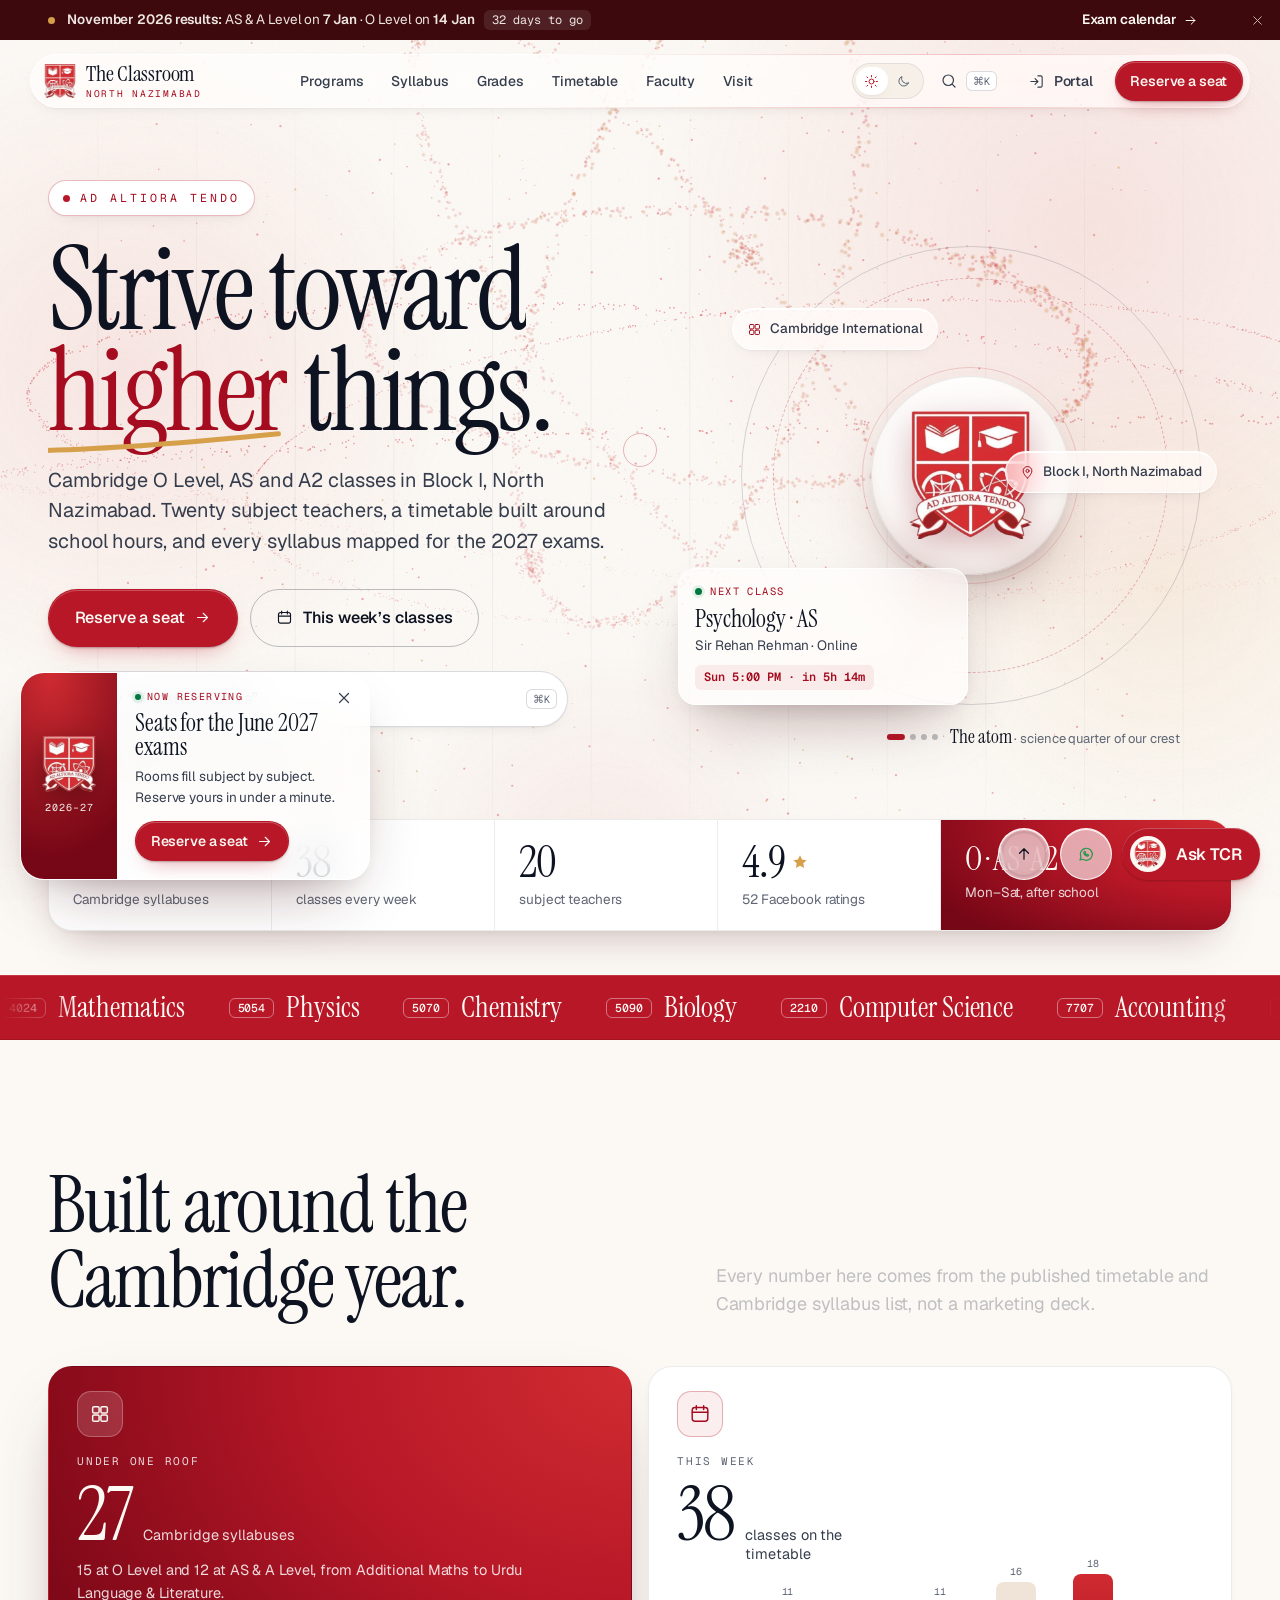
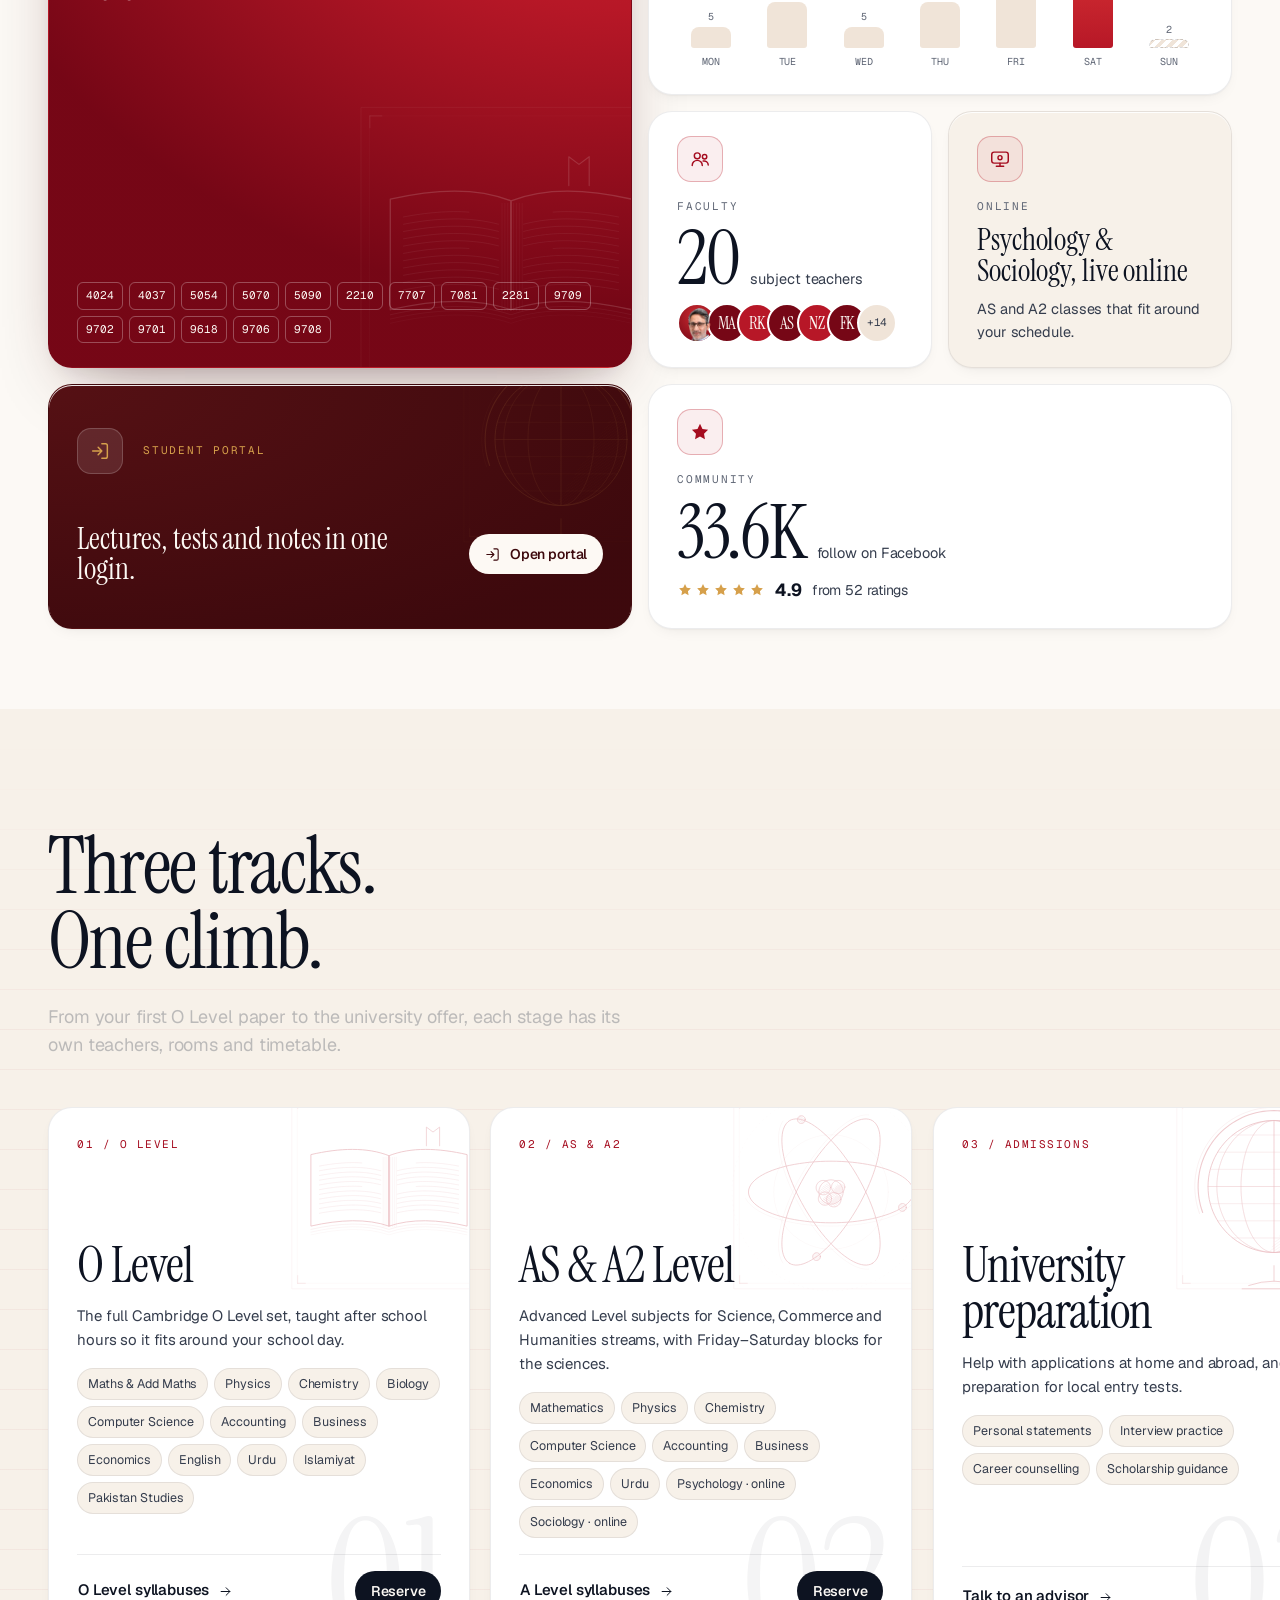
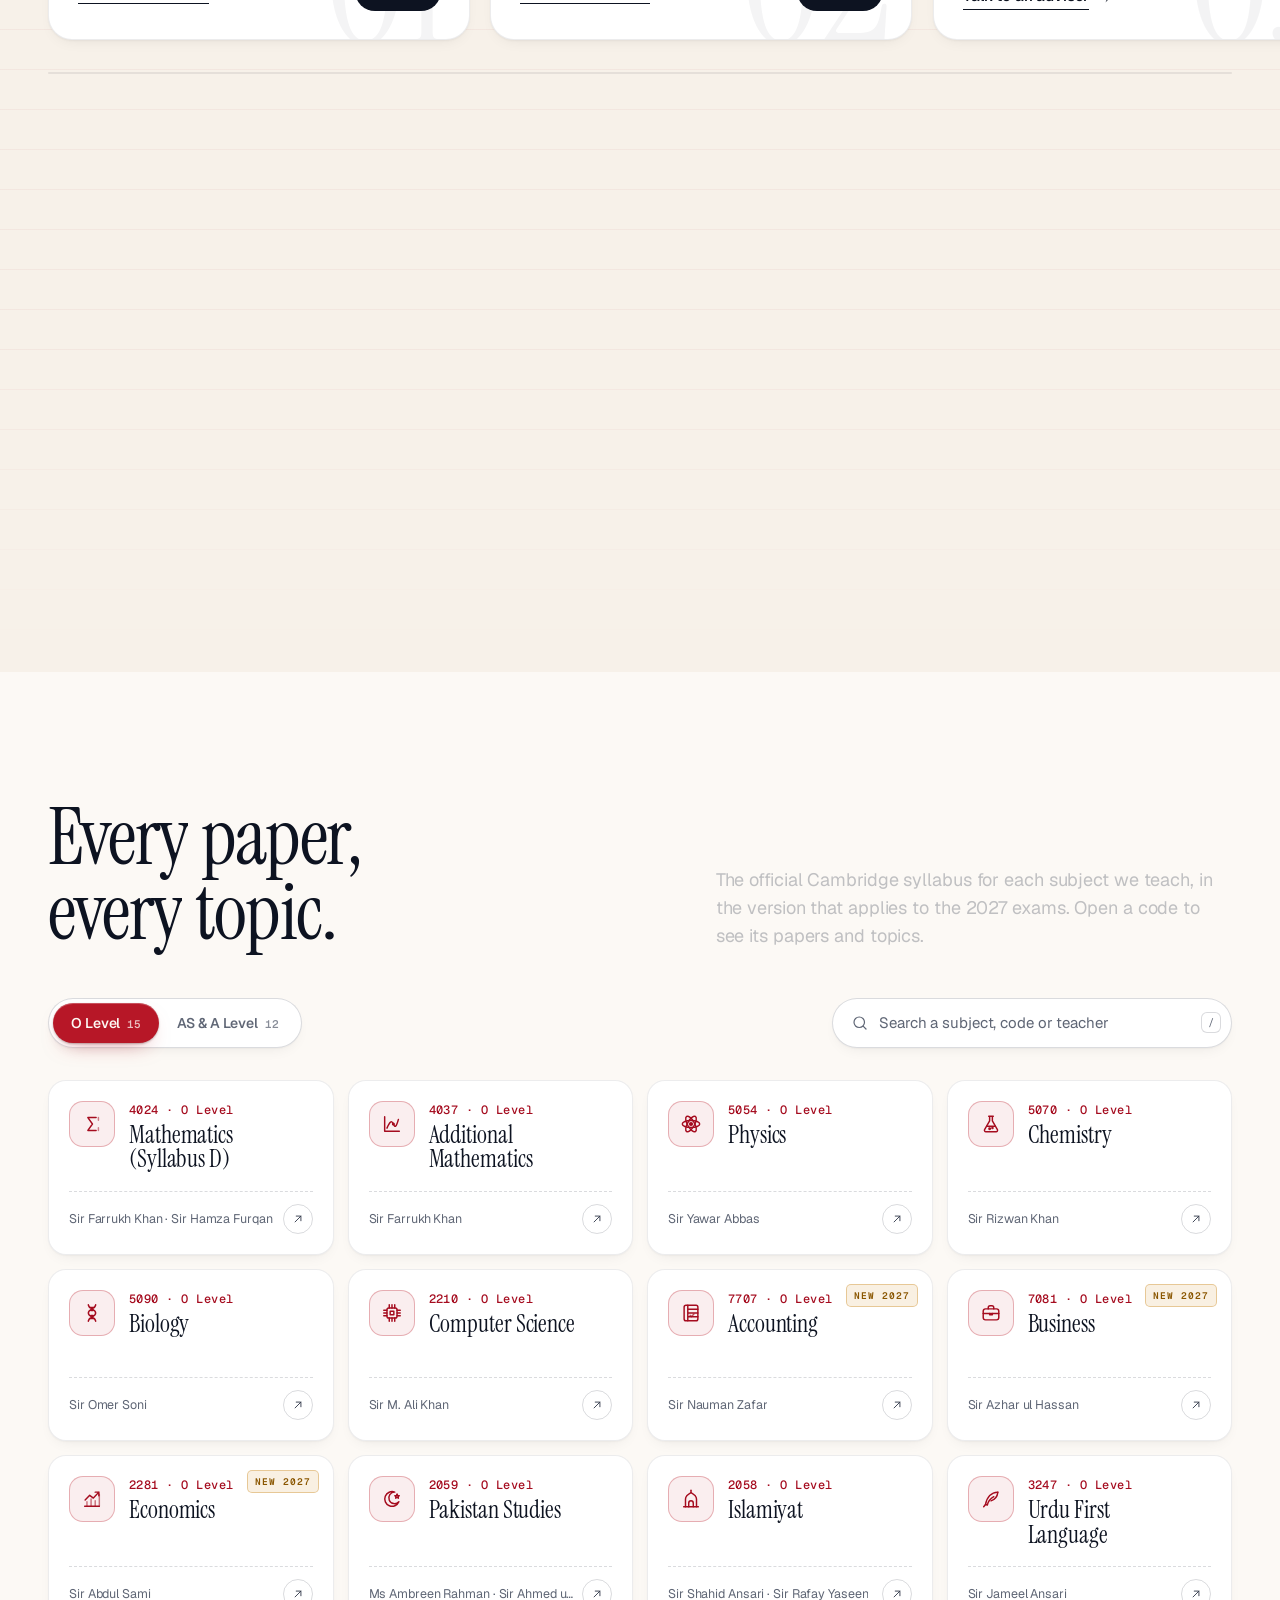
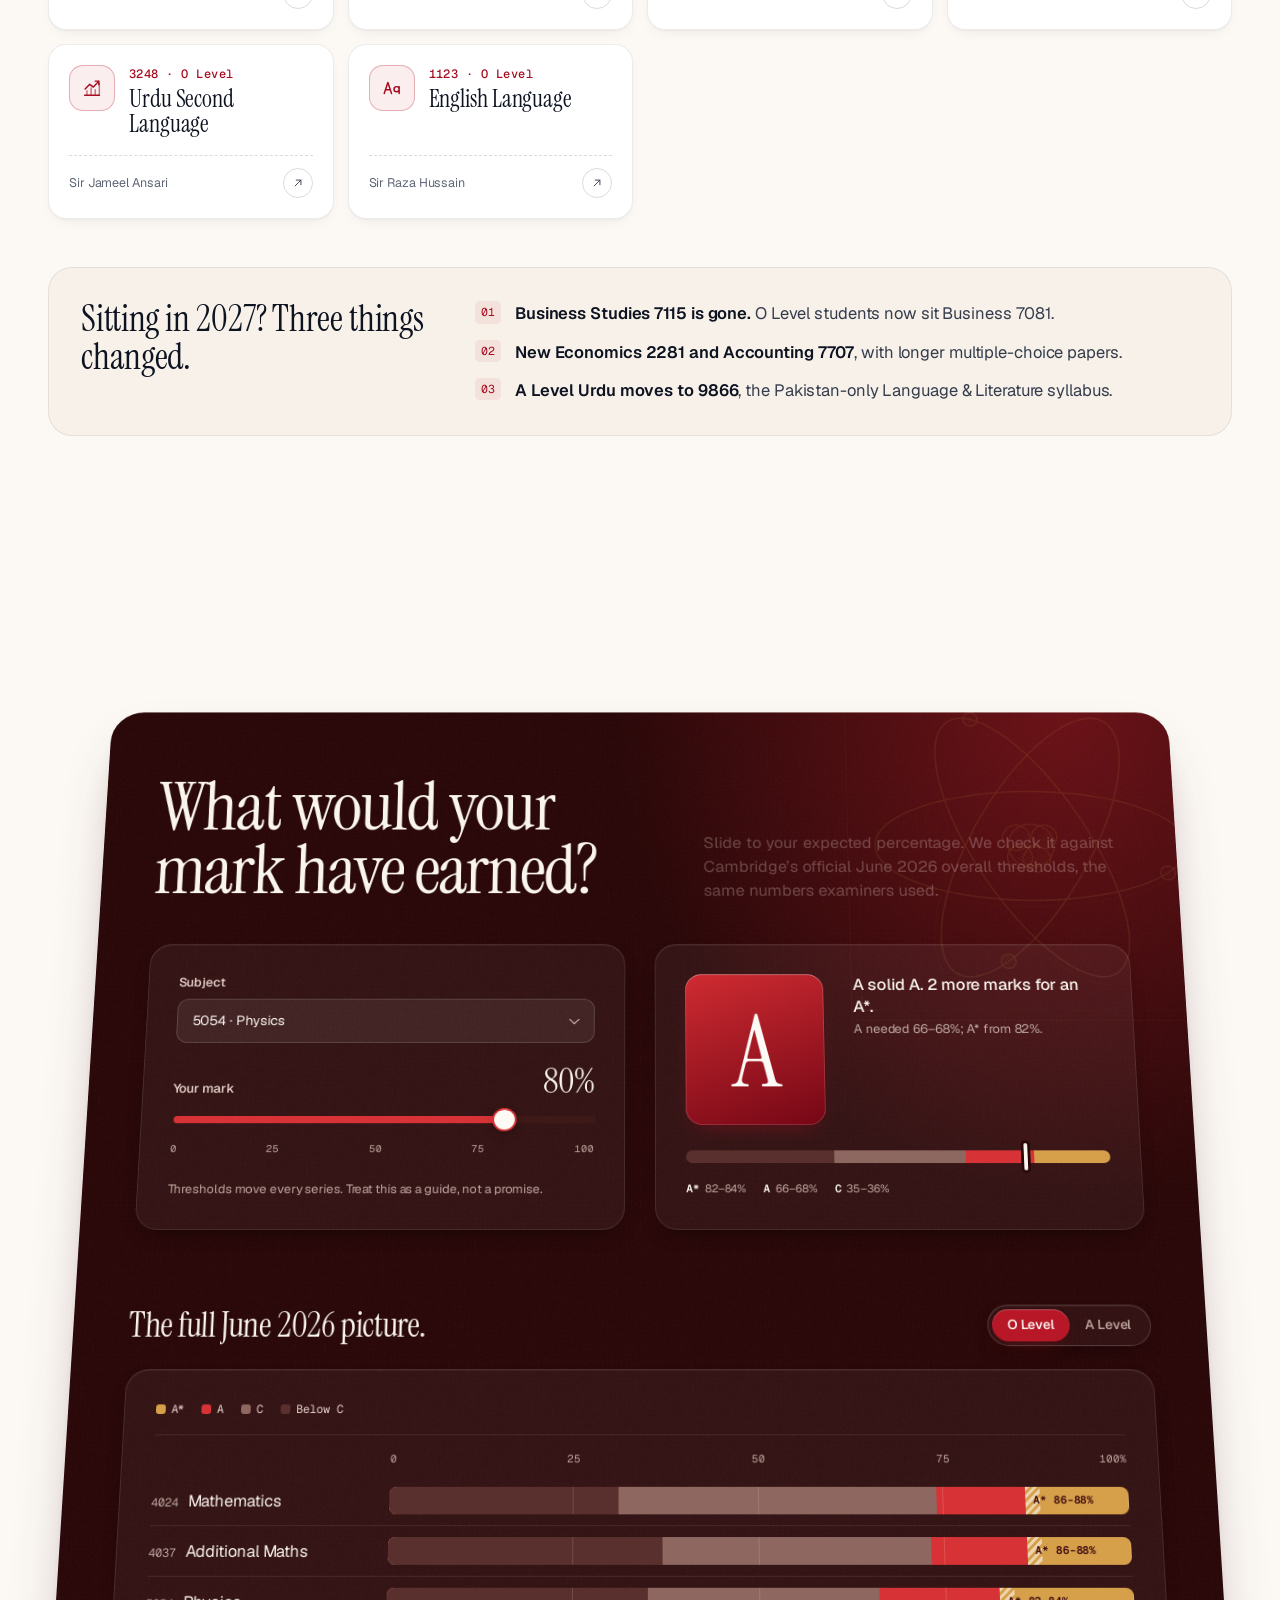
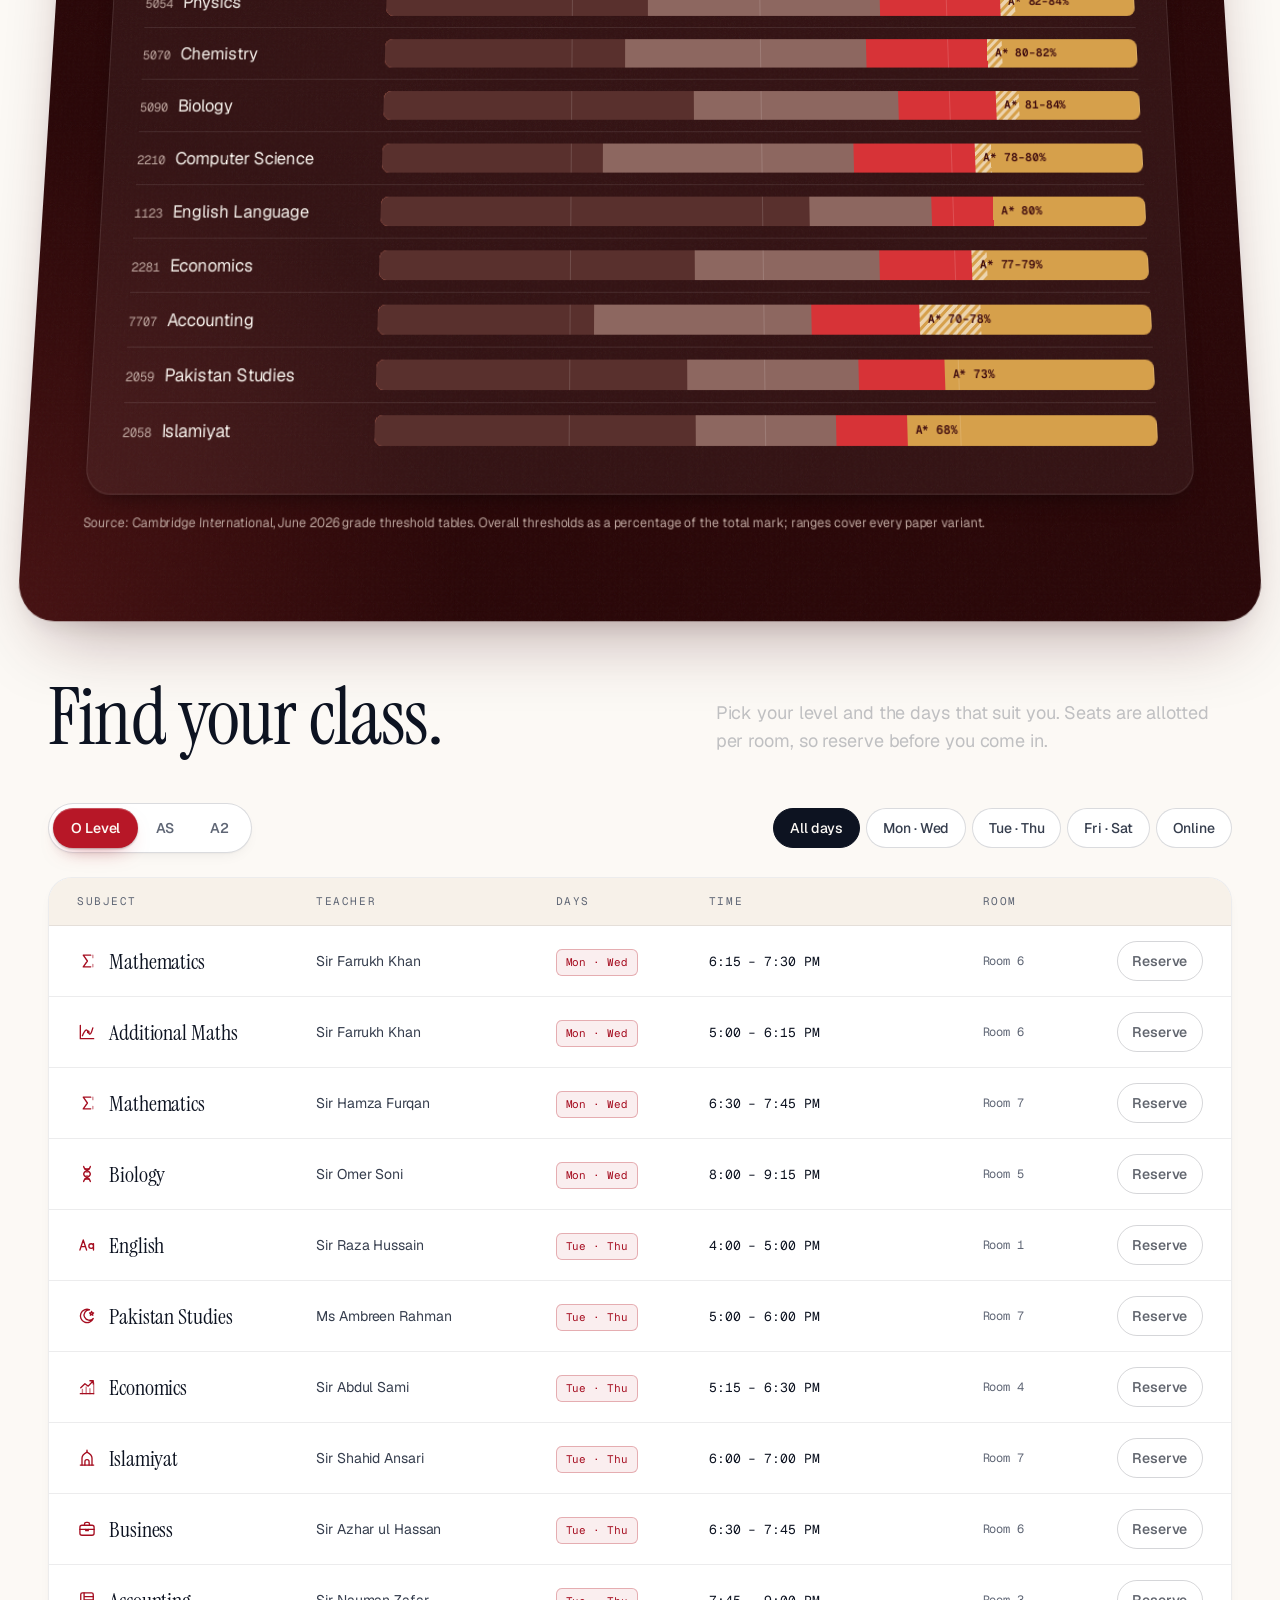
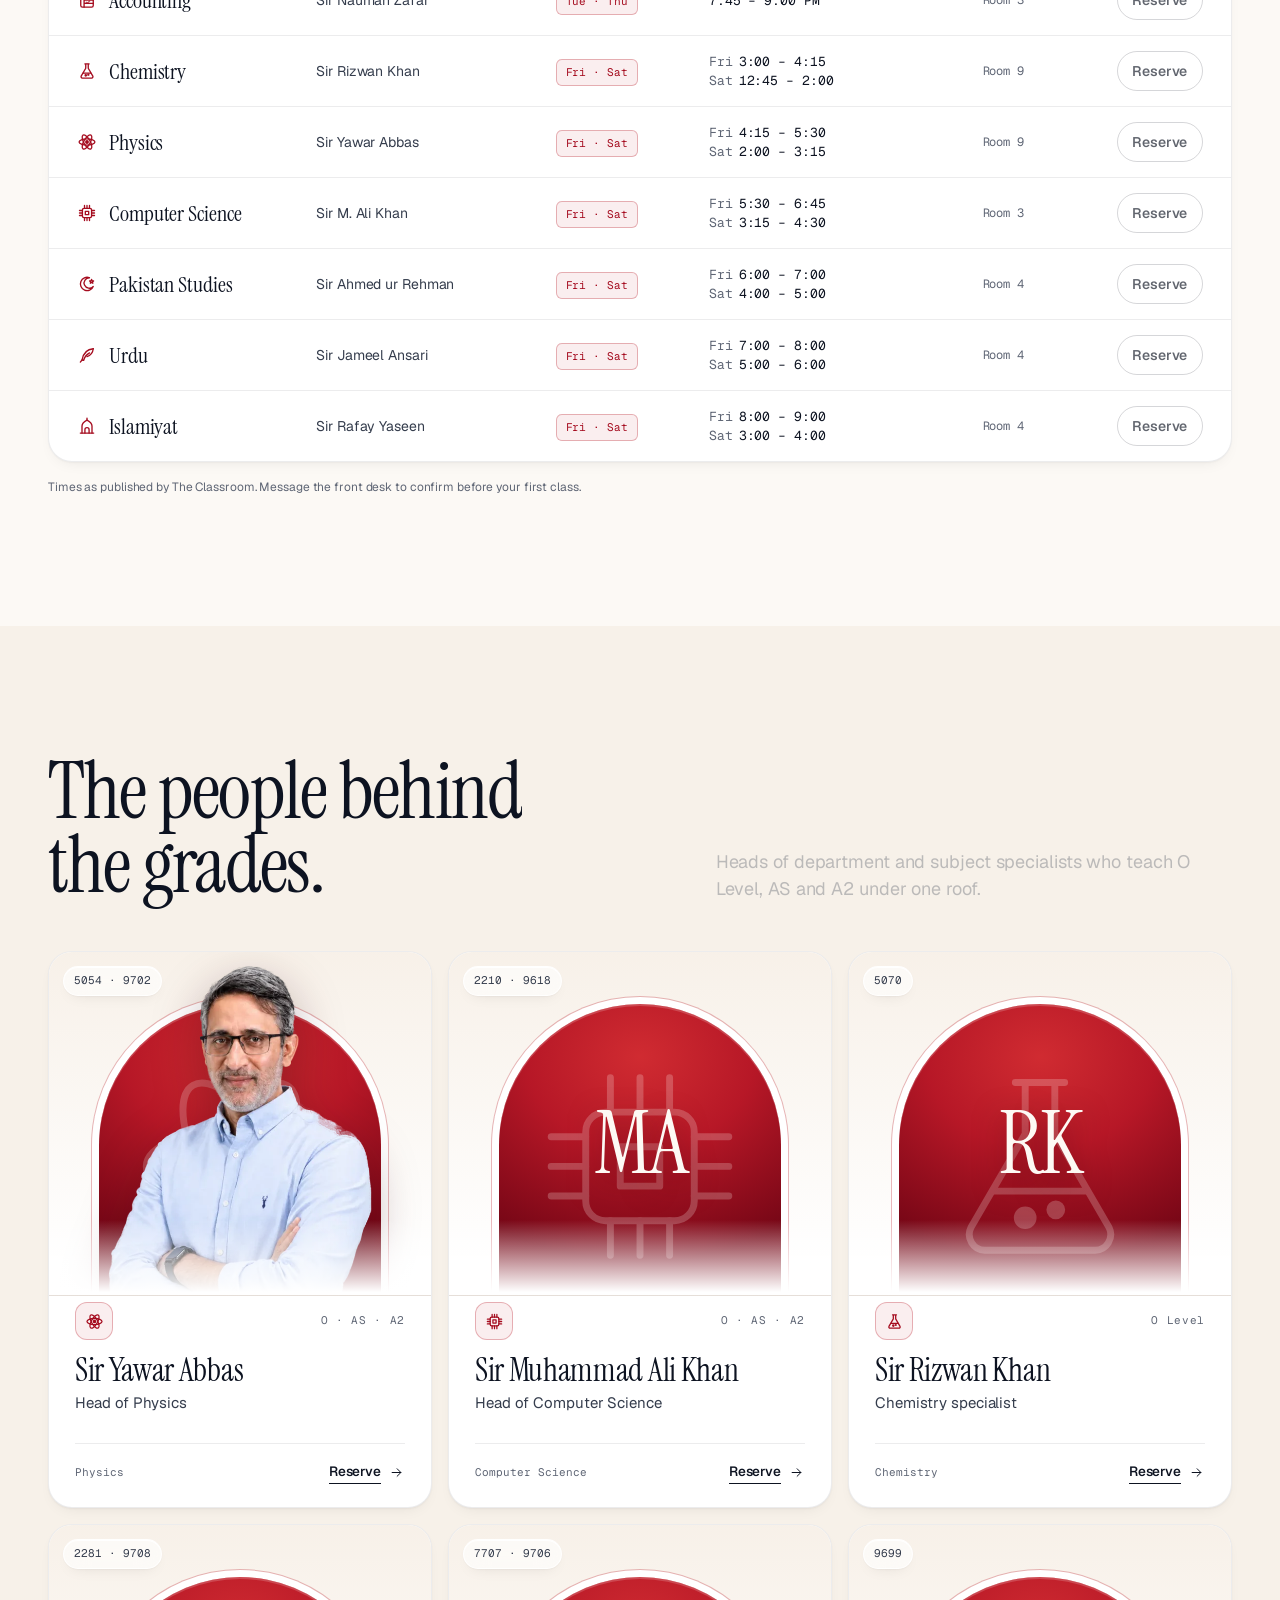
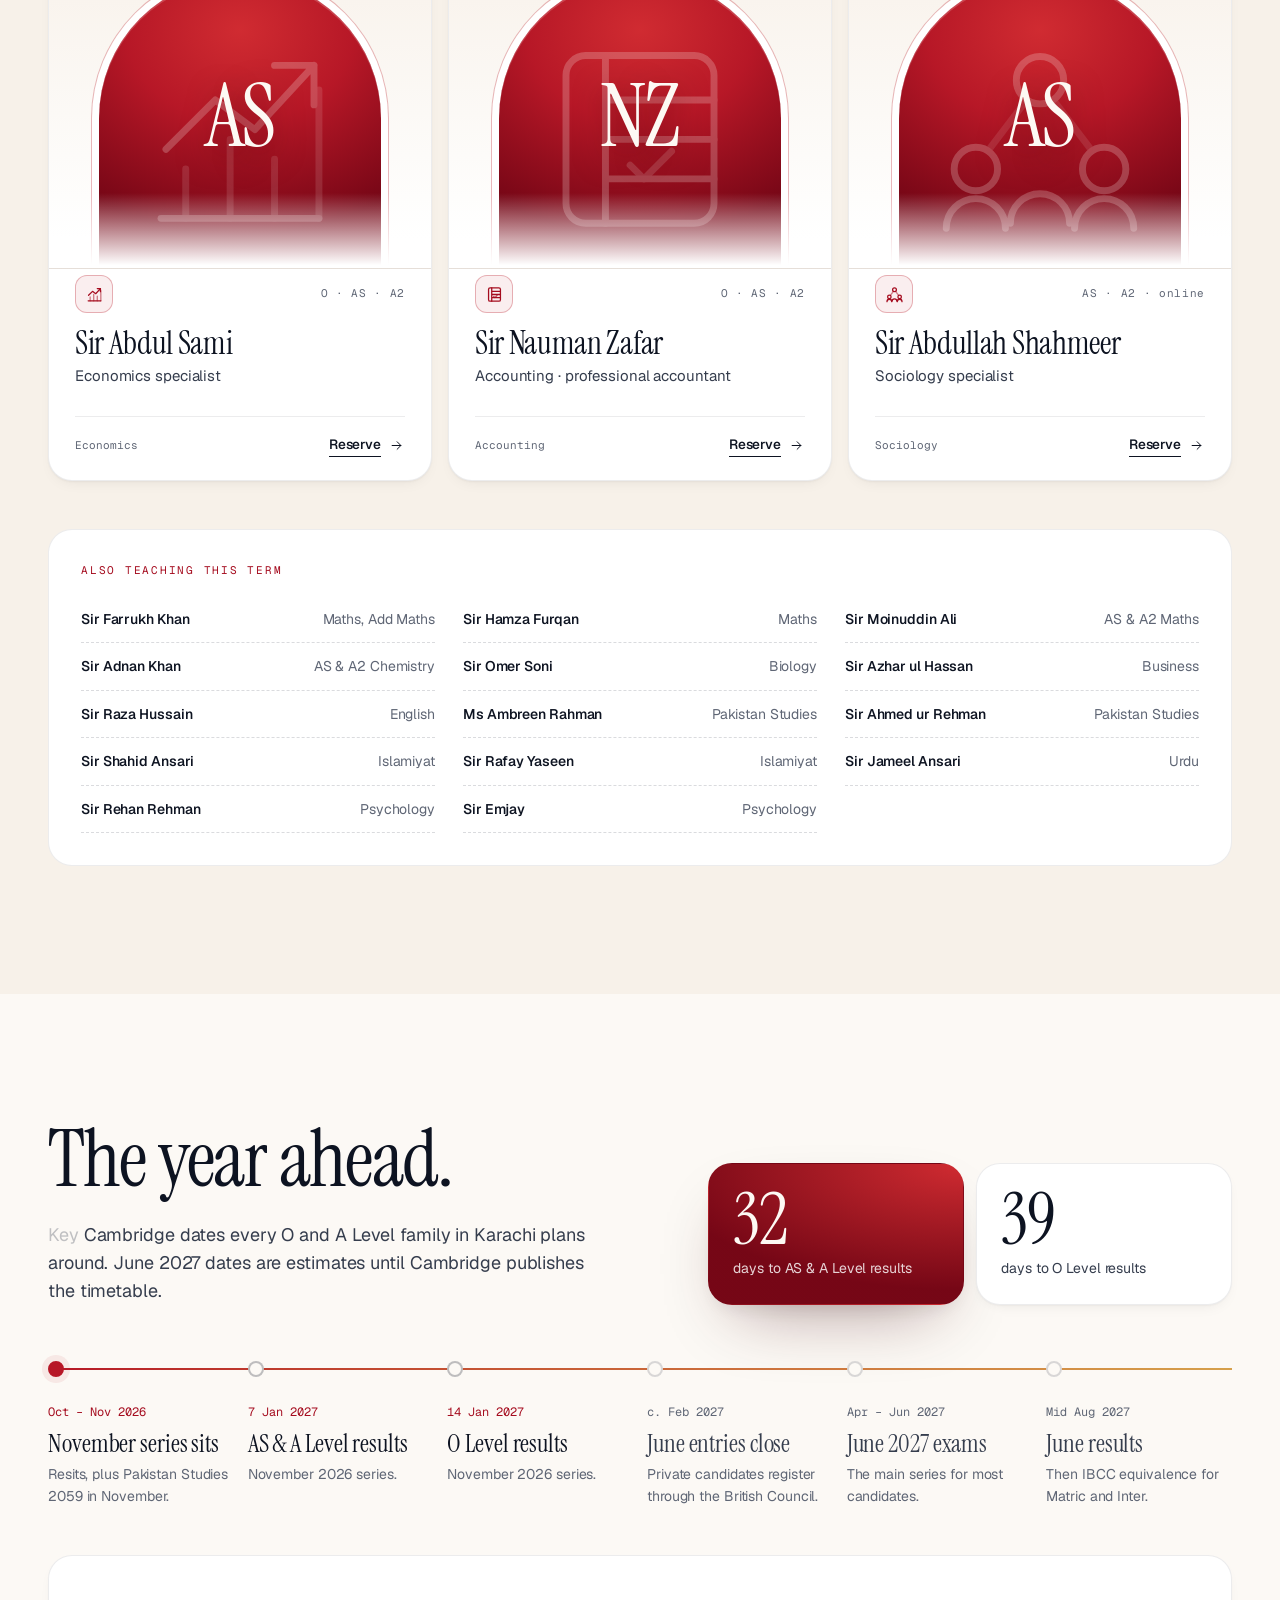
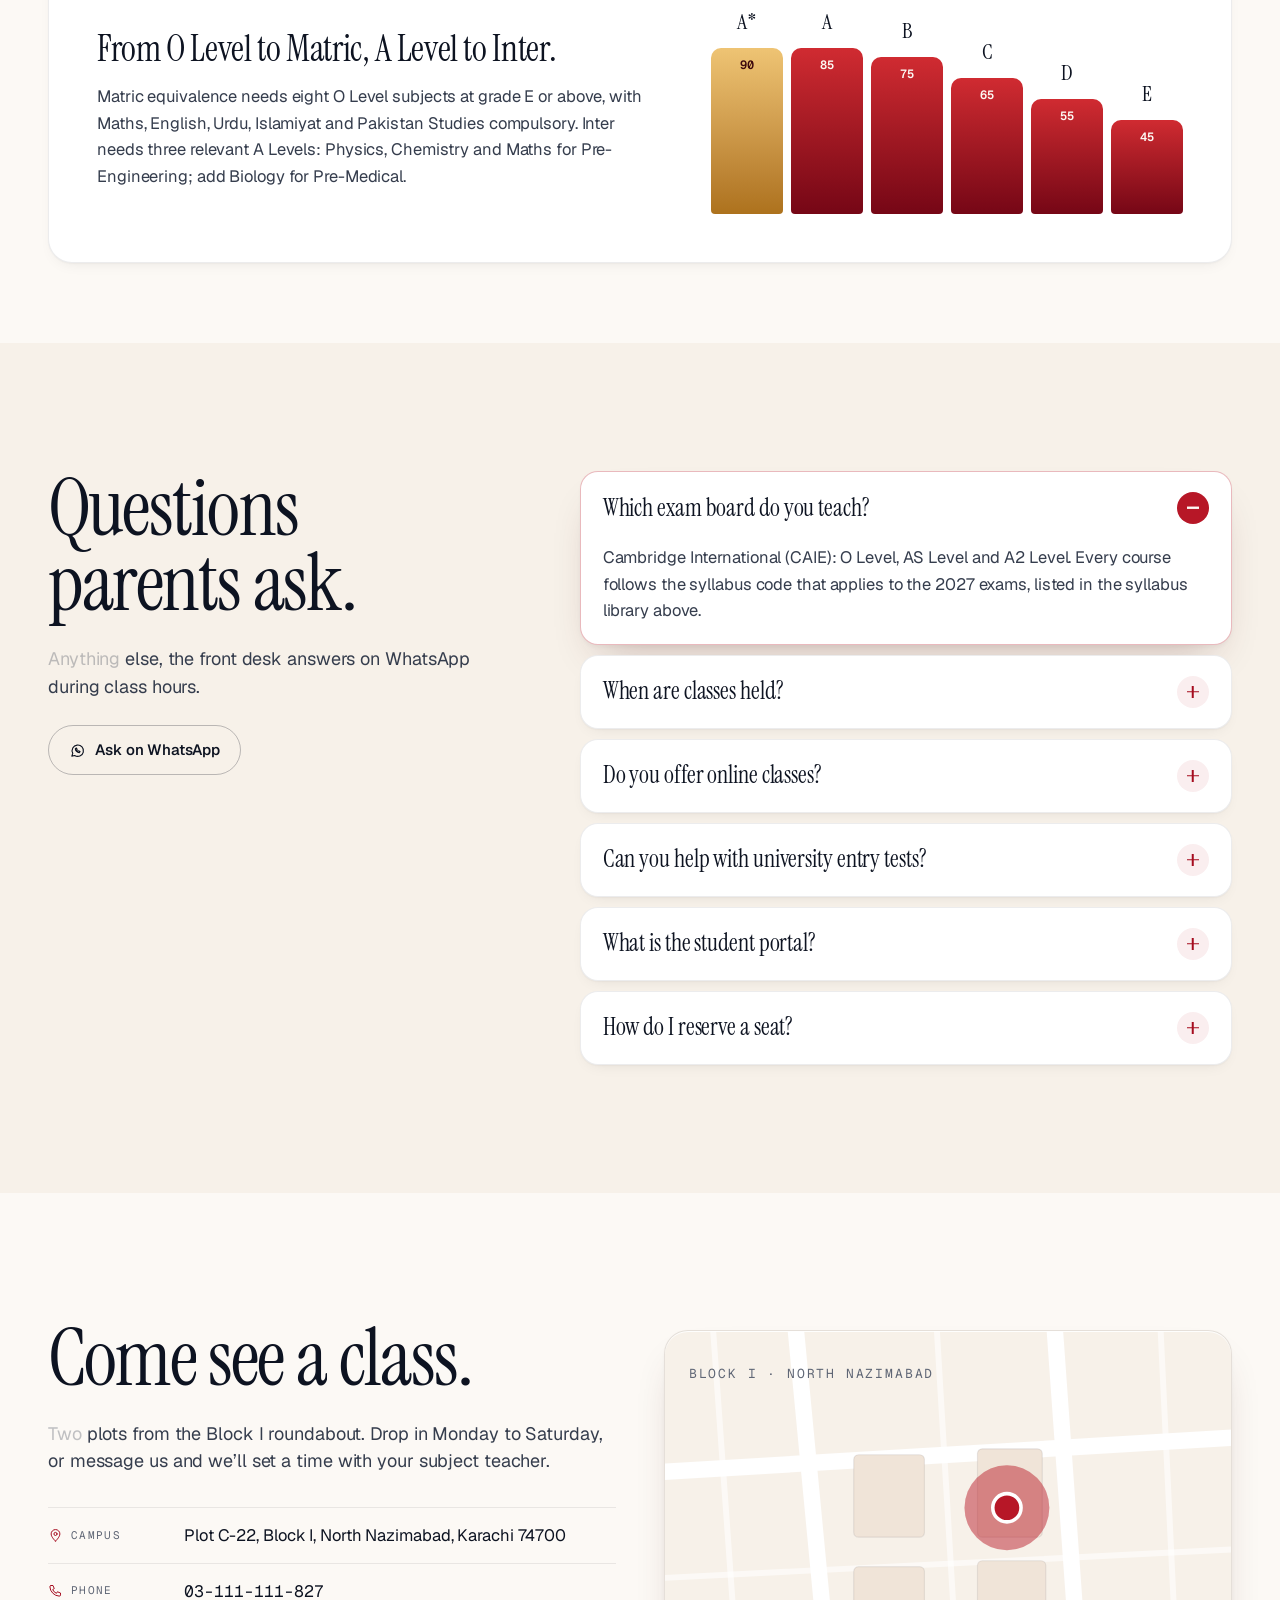
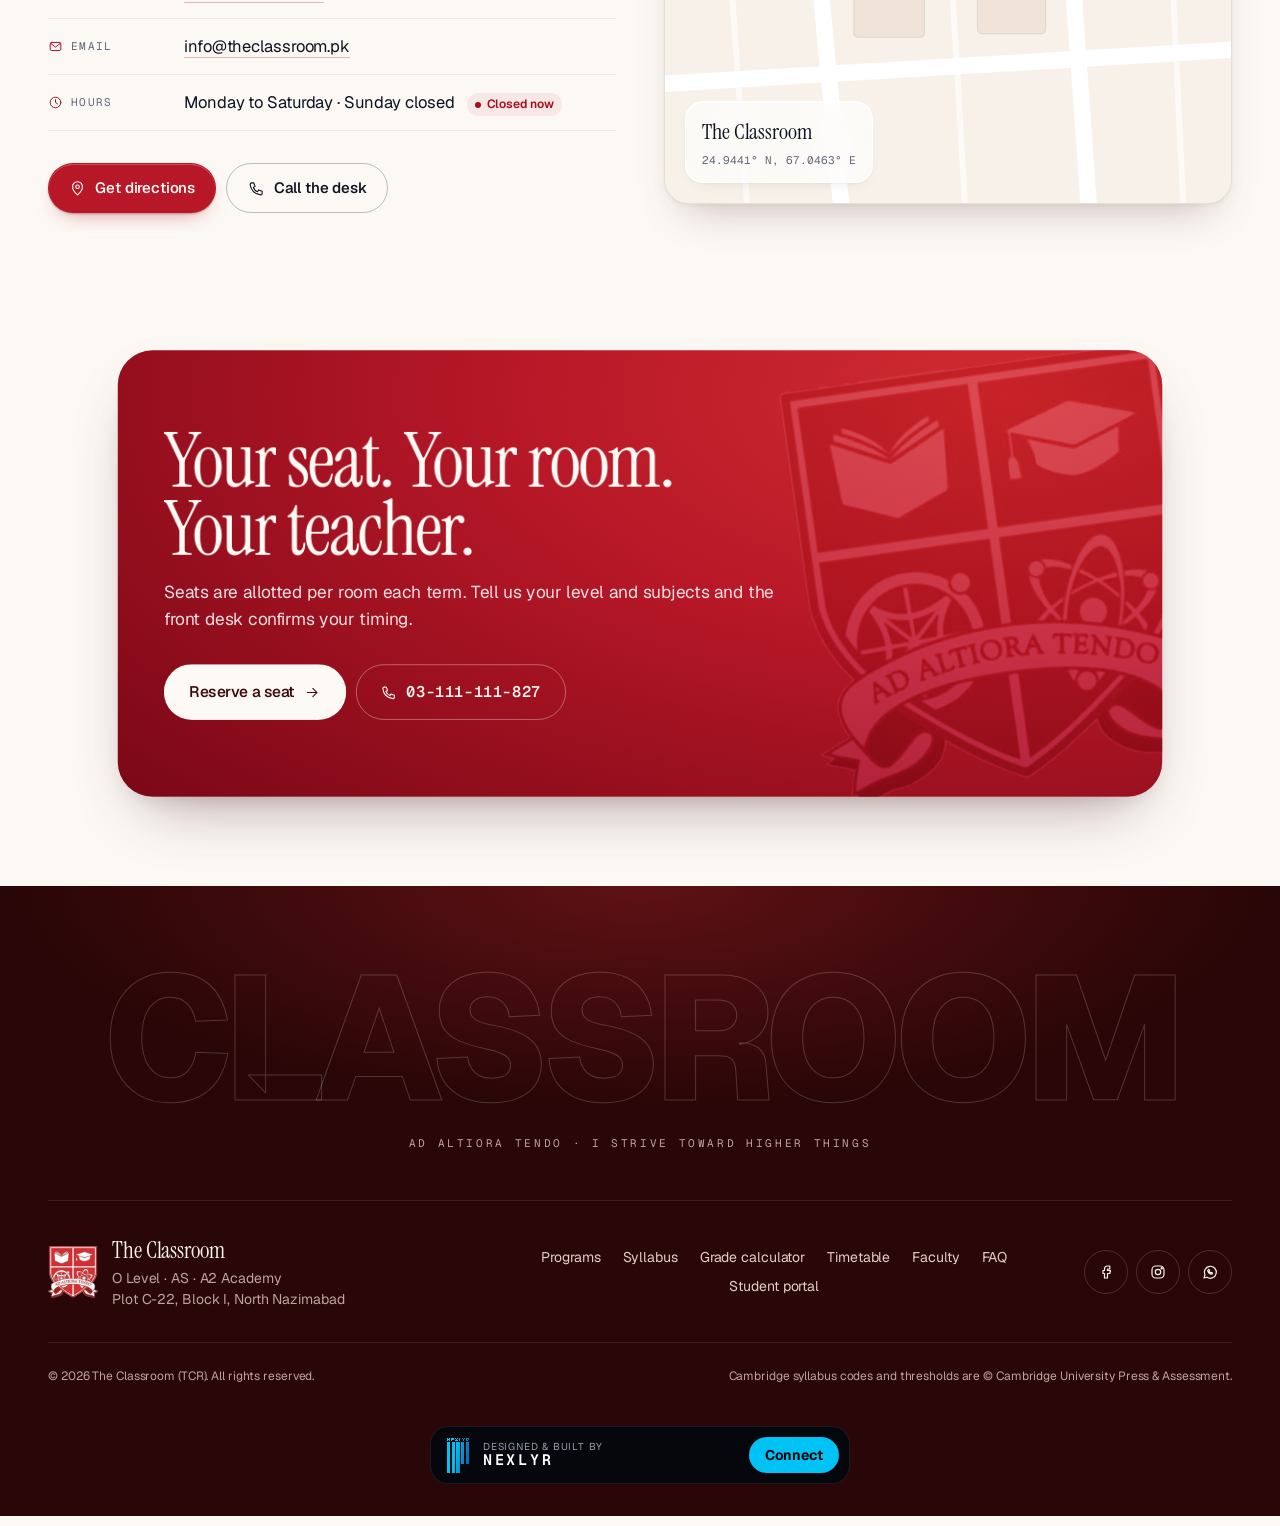
==== index.html @ 791755bc "Faculty: cutout portrait cards, Sir Yawar Abbas photo, portrait pipeline - Faculty cards rebuilt aro" ====
<!doctype html>
<html lang="en" data-theme="light">
<head>
<meta charset="utf-8">
<meta name="viewport" content="width=device-width, initial-scale=1, viewport-fit=cover">
<title>The Classroom · O Level, AS & A Level Academy · North Nazimabad, Karachi</title>
<meta name="description" content="The Classroom (TCR) is a Cambridge O Level, AS and A2 academy at Plot C-22, Block I, North Nazimabad, Karachi. 38 weekly classes, 20 subject teachers, full syllabus library, grade calculator and timetable.">
<meta name="theme-color" content="#fdfbf8">
<link rel="icon" type="image/png" href="assets/img/favicon.png">
<link rel="apple-touch-icon" href="assets/img/apple-touch-icon.png">
<meta property="og:title" content="The Classroom · Strive toward higher things">
<meta property="og:description" content="Cambridge O Level, AS & A2 academy in Block I, North Nazimabad, Karachi.">
<meta property="og:image" content="https://www.theclassroom.pk/assets/img/crest-full.webp">
<meta property="og:type" content="website">
<link rel="preload" href="assets/fonts/instrument-serif.woff2" as="font" type="font/woff2" crossorigin>
<link rel="preload" href="assets/fonts/geist.woff2" as="font" type="font/woff2" crossorigin>
<link rel="preload" href="assets/img/crest.webp" as="image" fetchpriority="high">
<link rel="preload" href="assets/img/crest-sm.webp" as="image">
<style>.ldx,.loader{display:none}html.ld-on .ldx{display:contents}svg.i{width:18px;height:18px;fill:none;stroke:currentColor}[hidden]{display:none!important}body{margin:0;background:#fdfbf8;color:#1b2033}[data-theme=dark] body{background:#0b0f1c;color:#f6f3ee}img{max-width:100%;height:auto}</style>
<link rel="stylesheet" href="assets/css/style.css?v=2aa538d9">
<script>(function(){var d=document.documentElement,t="light";try{t=localStorage.getItem("tcr-theme")||"light"}catch(e){}d.dataset.theme=t;try{if(!sessionStorage.getItem("tcr-seen")&&!matchMedia("(prefers-reduced-motion: reduce)").matches)d.classList.add("ld-on")}catch(e){}})();</script>
<script type="application/ld+json">
{"@context":"https://schema.org","@type":"EducationalOrganization","name":"The Classroom (TCR)","alternateName":"The Classroom North Nazimabad","url":"https://www.theclassroom.pk","logo":"https://www.theclassroom.pk/assets/img/crest-full.webp","email":"info@theclassroom.pk","telephone":"+92 311 1111827","address":{"@type":"PostalAddress","streetAddress":"Plot C-22, Block I, North Nazimabad","addressLocality":"Karachi","postalCode":"74700","addressCountry":"PK"},"geo":{"@type":"GeoCoordinates","latitude":24.9441,"longitude":67.0463},"slogan":"Ad Altiora Tendo"}
</script>
</head>
<body>



<div class="ldx" aria-hidden="true">
  <div class="ldx-fill"><div class="ldx-grp"><div class="ldx-w">CLASSROOM<div class="ldx-gold"><img src="assets/img/crest.webp" alt=""><i class="ldx-shine"></i></div><i class="ldx-crest"></i></div><div class="ldx-s"><span>O Level · AS · A2 — North Nazimabad</span></div></div></div>
  <div class="ldx-ink"><div class="ldx-grp"><div class="ldx-w"><i>C</i><i class="ldx-i">L</i><i>A</i><i>S</i><i>S</i><i>R</i><i>O</i><i>O</i><i>M</i></div><div class="ldx-s"><span>O Level · AS · A2 — North Nazimabad</span></div></div></div>
  <div class="ldx-m ldx-tl"><img src="assets/img/crest-sm.webp" alt="" width="144" height="150"><span>The Classroom</span></div>
  <div class="ldx-m ldx-tr">CAIE · Cambridge International</div>
  <div class="ldx-m ldx-bl"><b id="ldN">000</b><span>Loading the timetable</span></div>
  <div class="ldx-m ldx-br">Ad Altiora Tendo</div>
</div>
<div class="progress" aria-hidden="true"><i></i></div>
<div class="backdrop" aria-hidden="true">
  <div class="backdrop__aura"><i></i><i></i><i></i></div>
  <div class="backdrop__floor"></div>
  <div class="backdrop__grain"></div>
</div>
<canvas id="gl" aria-hidden="true"></canvas>

<a class="skip" href="#main">Skip to content</a>

<!-- Results countdown bar -->
<div class="announce" id="announce">
  <div class="announce__in">
    <span class="announce__dot" aria-hidden="true"></span>
    <p><b>November 2026 results:</b> AS &amp; A Level on <b>7 Jan</b> · O Level on <b>14 Jan</b> <span class="announce__count mono" id="announceCount"></span></p>
    <a class="announce__link" href="#calendar">Exam calendar<svg class="i"><use href="assets/img/icons.svg#arrow"/></svg></a>
  </div>
  <button class="announce__x" aria-label="Dismiss announcement"><svg class="i"><use href="assets/img/icons.svg#close"/></svg></button>
</div>

<div class="rail" aria-hidden="true">
  <span data-g="E">E</span><span data-g="C">C</span><span data-g="B">B</span><span data-g="A">A</span><span data-g="A*">A*</span>
  <i class="rail__fill"></i>
</div>

<header class="nav" id="nav">
  <div class="nav__pill">
    <a class="nav__brand" href="#top" aria-label="The Classroom, home">
      <img src="assets/img/crest-sm.webp" width="144" height="150" alt="" class="nav__crest">
      <span class="nav__name"><b>The Classroom</b><small>North Nazimabad</small></span>
    </a>
    <nav class="nav__links" aria-label="Main">
      <a href="#programs">Programs</a>
      <a href="#syllabus">Syllabus</a>
      <a href="#grades">Grades</a>
      <a href="#timetable">Timetable</a>
      <a href="#faculty">Faculty</a>
      <a href="#visit">Visit</a>
      <i class="nav__ind" aria-hidden="true"></i>
    </nav>
    <div class="nav__cta">
      <div class="theme" role="group" aria-label="Theme"><button data-theme-set="light" aria-pressed="true" aria-label="Light theme"><svg class="i"><use href="assets/img/icons.svg#sun"/></svg></button><button data-theme-set="dark" aria-pressed="false" aria-label="Dark theme"><svg class="i"><use href="assets/img/icons.svg#moon"/></svg></button><i class="theme__thumb"></i></div>
      <button class="iconbtn" data-palette aria-label="Search subjects and teachers"><svg class="i"><use href="assets/img/icons.svg#search"/></svg><kbd class="mono">⌘K</kbd></button>
      <a class="btn btn--quiet btn--sm" href="https://the-classroom.learn360lms.com" rel="noopener"><svg class="i"><use href="assets/img/icons.svg#login"/></svg><span>Portal</span></a>
      <button class="btn btn--primary btn--sm" data-book><span>Reserve a seat</span></button>
    </div>
    <button class="nav__burger" aria-label="Open menu" aria-expanded="false" aria-controls="menu"><i></i><i></i></button>
  </div>
</header>

<div class="menu" id="menu" hidden>
  <nav aria-label="Mobile">
    <a href="#programs">Programs</a><a href="#syllabus">Syllabus</a><a href="#grades">Grade calculator</a><a href="#timetable">Timetable</a><a href="#faculty">Faculty</a><a href="#faq">FAQ</a><a href="#visit">Visit</a>
  </nav>
  <div class="menu__row"><span>Theme</span><div class="theme" role="group" aria-label="Theme"><button data-theme-set="light" aria-pressed="true" aria-label="Light theme"><svg class="i"><use href="assets/img/icons.svg#sun"/></svg></button><button data-theme-set="dark" aria-pressed="false" aria-label="Dark theme"><svg class="i"><use href="assets/img/icons.svg#moon"/></svg></button><i class="theme__thumb"></i></div></div>
  <div class="menu__cta">
    <button class="btn btn--primary btn--block btn--sm" data-book><span>Reserve a seat</span><svg class="i"><use href="assets/img/icons.svg#arrow"/></svg></button>
    <a class="btn btn--outline btn--block btn--sm" href="https://the-classroom.learn360lms.com" rel="noopener"><svg class="i"><use href="assets/img/icons.svg#login"/></svg><span>Student portal</span></a>
  </div>
</div>

<main id="main">

<!-- ============ HERO ============ -->
<section class="hero" id="top">
  <div class="hero__bg" aria-hidden="true">
    <div class="hero__grid"></div>
    <div class="hero__glow hero__glow--a"></div>
  </div>
  <div class="wrap hero__inner">
    <div class="hero__copy">
      <p class="hero__motto"><span class="dot"></span>Ad Altiora Tendo</p>
      <h1 class="hero__title">Strive toward <span class="hl">higher<svg class="hl__swash" viewBox="0 0 300 40" preserveAspectRatio="none" aria-hidden="true"><path pathLength="1" d="M4 32 C 70 30, 150 24, 296 6"/></svg></span> things.</h1>
      <p class="hero__lede">Cambridge O Level, AS and A2 classes in Block I, North Nazimabad. Twenty subject teachers, a timetable built around school hours, and every syllabus mapped for the 2027 exams.</p>
      <div class="hero__actions">
        <button class="btn btn--primary btn--lg" data-book><span>Reserve a seat</span><svg class="i"><use href="assets/img/icons.svg#arrow"/></svg></button>
        <a class="btn btn--outline btn--lg" href="#timetable"><svg class="i"><use href="assets/img/icons.svg#cal"/></svg><span>This week’s classes</span></a>
      </div>
      <form class="find" id="heroFind" role="search">
        <label class="find__bar">
          <svg class="i"><use href="assets/img/icons.svg#search"/></svg>
          <span class="sr">Find a class, syllabus code or teacher</span>
          <input id="heroFindIn" autocomplete="off" placeholder="Try “Physics”">
          <kbd class="mono" aria-hidden="true">⌘K</kbd>
        </label>
        <div class="find__lv" role="group" aria-label="Jump to a level’s timetable">
          <span>Jump to</span>
          <button type="button" data-jump="O">O Level</button>
          <button type="button" data-jump="AS">AS</button>
          <button type="button" data-jump="A2">A2</button>
        </div>
      </form>
    </div>

    <div class="hero__stage" id="stage">
      <div class="stage__rings" aria-hidden="true"><i></i><i></i></div>
      <div class="medal" aria-hidden="true">
        <div class="medal__disc">
          <img src="assets/img/crest.webp" width="375" height="391" alt="" class="medal__crest" fetchpriority="high" decoding="async">
        </div>
        <div class="chip chip--a"><svg class="i"><use href="assets/img/icons.svg#grid"/></svg>Cambridge International</div>
        <div class="chip chip--b"><svg class="i"><use href="assets/img/icons.svg#pin"/></svg>Block I, North Nazimabad</div>
      </div>
      <div class="stage__label" aria-hidden="true"><span class="stage__dots" id="shapeDots"><i class="on"></i><i></i><i></i><i></i></span><span><b id="shapeName">The atom</b> · <span id="shapeSub">science quarter of our crest</span></span></div>
      <a class="nextc" id="nextClass" href="#timetable" aria-live="polite">
        <span class="nextc__k mono"><i class="live"></i><span id="ncLabel">Next class</span></span>
        <b class="nextc__s" id="ncSubj">Loading the timetable…</b>
        <span class="nextc__m" id="ncMeta"></span>
        <span class="nextc__t mono" id="ncWhen"></span>
      </a>
    </div>
  </div>
  <div class="wrap">
    <ul class="hstats" aria-label="The Classroom at a glance">
      <li><b class="mono">27</b><span>Cambridge syllabuses</span></li>
      <li><b class="mono">38</b><span>classes every week</span></li>
      <li><b class="mono">20</b><span>subject teachers</span></li>
      <li><b class="mono">4.9<svg class="i i--star"><use href="assets/img/icons.svg#star"/></svg></b><span>52 Facebook ratings</span></li>
      <li class="hstats__lv"><b>O · AS · A2</b><span>Mon–Sat, after school</span></li>
    </ul>
  </div>
</section>

<!-- ============ CODE MARQUEE ============ -->
<section class="codes" id="codes" aria-label="Subjects taught">
  <div class="marquee" data-speed="38">
    <div class="marquee__track">
      <span><b>4024</b>Mathematics</span><span><b>5054</b>Physics</span><span><b>5070</b>Chemistry</span><span><b>5090</b>Biology</span><span><b>2210</b>Computer Science</span><span><b>7707</b>Accounting</span><span><b>7081</b>Business</span><span><b>2281</b>Economics</span><span><b>2059</b>Pakistan Studies</span><span><b>2058</b>Islamiyat</span><span><b>1123</b>English</span><span><b>9709</b>A Level Maths</span><span><b>9702</b>A Level Physics</span><span><b>9701</b>A Level Chemistry</span><span><b>9618</b>A Level CS</span><span><b>9708</b>A Level Economics</span><span><b>9990</b>Psychology</span><span><b>9699</b>Sociology</span>
    </div>
  </div>
</section>

<!-- ============ WHY (bento) ============ -->
<section class="why wrap" aria-labelledby="whyTitle">
  <div class="sec-head">
    <h2 class="h2" id="whyTitle">Built around the<br>Cambridge year.</h2>
    <p class="lede">Every number here comes from the published timetable and Cambridge syllabus list, not a marketing deck.</p>
  </div>
  <div class="bento">
    <article class="tile tile--hero card-in">
      <svg class="tile__plate" aria-hidden="true"><use href="assets/img/plates.svg#p-book"/></svg>
      <span class="tile__ic"><svg class="i"><use href="assets/img/icons.svg#grid"/></svg></span><span class="tile__k mono">Under one roof</span>
      <p class="tile__big"><b class="count" data-to="27">27</b><span>Cambridge syllabuses</span></p>
      <p class="tile__p">15 at O Level and 12 at AS &amp; A Level, from Additional Maths to Urdu Language &amp; Literature.</p>
      <div class="tile__codes mono" aria-hidden="true"><span>4024</span><span>4037</span><span>5054</span><span>5070</span><span>5090</span><span>2210</span><span>7707</span><span>7081</span><span>2281</span><span>9709</span><span>9702</span><span>9701</span><span>9618</span><span>9706</span><span>9708</span></div>
    </article>
    <article class="tile tile--week card-in">
      <span class="tile__ic"><svg class="i"><use href="assets/img/icons.svg#cal"/></svg></span><span class="tile__k mono">This week</span>
      <p class="tile__big"><b class="count" data-to="38">38</b><span>classes on the timetable</span></p>
      <div class="week" id="weekBars" aria-label="Classes per day"></div>
    </article>
    <article class="tile tile--faculty card-in">
      <span class="tile__ic"><svg class="i"><use href="assets/img/icons.svg#users"/></svg></span><span class="tile__k mono">Faculty</span>
      <p class="tile__big"><b class="count" data-to="20">20</b><span>subject teachers</span></p>
      <div class="avatars" aria-hidden="true"><i class="has-face"><img src="assets/img/faculty/yawar-abbas-face.webp" width="160" height="160" alt="" loading="lazy" decoding="async"></i><i>MA</i><i>RK</i><i>AS</i><i>NZ</i><i>FK</i><i>+14</i></div>
    </article>
    <article class="tile tile--online card-in">
      <span class="tile__ic"><svg class="i"><use href="assets/img/icons.svg#online"/></svg></span><span class="tile__k mono">Online</span>
      <h3>Psychology &amp; Sociology, live online</h3>
      <p class="tile__p">AS and A2 classes that fit around your schedule.</p>
    </article>
    <article class="tile tile--portal card-in">
      <svg class="tile__plate" aria-hidden="true"><use href="assets/img/plates.svg#p-globe"/></svg>
      <span class="tile__ic"><svg class="i"><use href="assets/img/icons.svg#login"/></svg></span><span class="tile__k mono">Student portal</span>
      <h3>Lectures, tests and notes in one login.</h3>
      <a class="btn btn--light btn--sm" href="https://the-classroom.learn360lms.com" rel="noopener"><svg class="i"><use href="assets/img/icons.svg#login"/></svg><span>Open portal</span></a>
    </article>
    <article class="tile tile--social card-in">
      <span class="tile__ic"><svg class="i"><use href="assets/img/icons.svg#star"/></svg></span><span class="tile__k mono">Community</span>
      <p class="tile__big"><b><span class="count" data-to="33.6" data-dec="1">33.6</span>K</b><span>follow on Facebook</span></p>
      <p class="tile__rating"><span class="stars" aria-hidden="true"><svg class="i i--star"><use href="assets/img/icons.svg#star"/></svg><svg class="i i--star"><use href="assets/img/icons.svg#star"/></svg><svg class="i i--star"><use href="assets/img/icons.svg#star"/></svg><svg class="i i--star"><use href="assets/img/icons.svg#star"/></svg><svg class="i i--star"><use href="assets/img/icons.svg#star"/></svg></span><b>4.9</b> from 52 ratings</p>
    </article>
  </div>
</section>

<!-- ============ PROGRAMS (pinned horizontal) ============ -->
<section class="programs" id="programs">
  <div class="programs__pin">
    <div class="wrap programs__head">
      <h2 class="h2">Three tracks.<br>One climb.</h2>
      <p class="lede">From your first O Level paper to the university offer, each stage has its own teachers, rooms and timetable.</p>
    </div>
    <div class="programs__rail">
      <article class="prog">
        <span class="prog__step mono">01 / O Level</span><span class="prog__big" aria-hidden="true">01</span>
        <svg class="prog__plate" aria-hidden="true"><use href="assets/img/plates.svg#p-book"/></svg>
        <h3>O Level</h3>
        <p>The full Cambridge O Level set, taught after school hours so it fits around your school day.</p>
        <ul class="tags"><li>Maths &amp; Add Maths</li><li>Physics</li><li>Chemistry</li><li>Biology</li><li>Computer Science</li><li>Accounting</li><li>Business</li><li>Economics</li><li>English</li><li>Urdu</li><li>Islamiyat</li><li>Pakistan Studies</li></ul>
        <div class="prog__foot"><a class="btn btn--text" href="#syllabus" data-lvl="O"><span>O Level syllabuses</span><svg class="i"><use href="assets/img/icons.svg#arrow"/></svg></a><button class="btn btn--light btn--sm" data-book data-book-level="O"><span>Reserve</span></button></div>
      </article>
      <article class="prog">
        <span class="prog__step mono">02 / AS &amp; A2</span><span class="prog__big" aria-hidden="true">02</span>
        <svg class="prog__plate" aria-hidden="true"><use href="assets/img/plates.svg#p-atom"/></svg>
        <h3>AS &amp; A2 Level</h3>
        <p>Advanced Level subjects for Science, Commerce and Humanities streams, with Friday–Saturday blocks for the sciences.</p>
        <ul class="tags"><li>Mathematics</li><li>Physics</li><li>Chemistry</li><li>Computer Science</li><li>Accounting</li><li>Business</li><li>Economics</li><li>Urdu</li><li>Psychology · online</li><li>Sociology · online</li></ul>
        <div class="prog__foot"><a class="btn btn--text" href="#syllabus" data-lvl="A"><span>A Level syllabuses</span><svg class="i"><use href="assets/img/icons.svg#arrow"/></svg></a><button class="btn btn--light btn--sm" data-book data-book-level="AS"><span>Reserve</span></button></div>
      </article>
      <article class="prog">
        <span class="prog__step mono">03 / Admissions</span><span class="prog__big" aria-hidden="true">03</span>
        <svg class="prog__plate" aria-hidden="true"><use href="assets/img/plates.svg#p-globe"/></svg>
        <h3>University preparation</h3>
        <p>Help with applications at home and abroad, and preparation for local entry tests.</p>
        <ul class="tags"><li>Personal statements</li><li>Interview practice</li><li>Career counselling</li><li>Scholarship guidance</li></ul>
        <div class="prog__foot"><a class="btn btn--text" href="#visit"><span>Talk to an advisor</span><svg class="i"><use href="assets/img/icons.svg#arrow"/></svg></a></div>
      </article>
      <article class="prog prog--tests">
        <span class="prog__step mono">04 / Entry tests</span><span class="prog__big" aria-hidden="true">04</span>
        <svg class="prog__plate" aria-hidden="true"><use href="assets/img/plates.svg#p-cap"/></svg>
        <h3>Entry tests</h3>
        <p>Preparation for the admission tests Karachi students sit after A Levels.</p>
        <div class="unis"><span>IBA</span><span>IOBM</span><span>LUMS</span><span>NUST</span><span>GIKI</span><span>FAST</span></div>
      </article>
    </div>
    <div class="programs__bar" aria-hidden="true"><i></i></div>
  </div>
</section>

<!-- ============ SYLLABUS EXPLORER ============ -->
<section class="syllabus wrap" id="syllabus">
  <div class="sec-head">
    <h2 class="h2">Every paper,<br>every topic.</h2>
    <p class="lede">The official Cambridge syllabus for each subject we teach, in the version that applies to the 2027 exams. Open a code to see its papers and topics.</p>
  </div>
  <div class="syl-tools">
    <div class="seg" role="group" aria-label="Level">
      <button aria-pressed="true" data-lvl="O">O Level <span class="mono">15</span></button>
      <button aria-pressed="false" data-lvl="A">AS &amp; A Level <span class="mono">12</span></button>
      <i class="seg__thumb"></i>
    </div>
    <label class="search">
      <svg class="i"><use href="assets/img/icons.svg#search"/></svg>
      <input type="search" id="sylSearch" placeholder="Search a subject, code or teacher" autocomplete="off">
      <kbd class="mono" aria-hidden="true">/</kbd>
    </label>
  </div>
  <div class="syl-grid" id="sylGrid" aria-live="polite"></div>
  <aside class="change">
    <p class="change__title">Sitting in 2027? Three things changed.</p>
    <ol>
      <li><b>Business Studies 7115 is gone.</b> O Level students now sit Business 7081.</li>
      <li><b>New Economics 2281 and Accounting 7707</b>, with longer multiple-choice papers.</li>
      <li><b>A Level Urdu moves to 9866</b>, the Pakistan-only Language &amp; Literature syllabus.</li>
    </ol>
  </aside>
</section>

<!-- ============ PAPER: GRADES (calculator + thresholds) ============ -->
<section class="grades always-dark" id="grades">
  <div class="band-in">
    <svg class="band-plate" aria-hidden="true"><use href="assets/img/plates.svg#p-atom"/></svg>
    <div class="wrap">
      <div class="sec-head">
        <h2 class="h2">What would your<br>mark have earned?</h2>
        <p class="lede">Slide to your expected percentage. We check it against Cambridge’s official June 2026 overall thresholds, the same numbers examiners used.</p>
      </div>

      <div class="calc" id="calc">
        <div class="calc__controls">
          <div class="field">
            <label for="calcSubject">Subject</label>
            <div class="select"><select id="calcSubject"></select></div>
          </div>
          <div class="field">
            <label for="calcMark">Your mark <output id="calcOut" class="mono">80%</output></label>
            <input type="range" id="calcMark" min="0" max="100" value="80" step="1">
            <div class="calc__ticks mono" aria-hidden="true"><span>0</span><span>25</span><span>50</span><span>75</span><span>100</span></div>
          </div>
          <p class="calc__note">Thresholds move every series. Treat this as a guide, not a promise.</p>
        </div>
        <div class="calc__result" aria-live="polite">
          <div class="flip" id="calcFlip"><div class="flip__in"><span class="flip__f" id="calcGrade">A</span><span class="flip__b" id="calcGradeB">A</span></div></div>
          <p class="calc__verdict" id="calcVerdict"></p>
          <div class="calc__track" id="calcTrack" aria-hidden="true"><i class="calc__pin" id="calcPin"></i></div>
          <dl class="calc__legend" id="calcLegend"></dl>
        </div>
      </div>

      <div class="thresh">
        <div class="thresh__top">
          <h3 class="h3">The full June 2026 picture.</h3>
          <div class="seg seg--sm" role="group" aria-label="Threshold level">
            <button aria-pressed="true" data-t="O">O Level</button>
            <button aria-pressed="false" data-t="A">A Level</button>
            <i class="seg__thumb"></i>
          </div>
        </div>
        <div class="bars" id="bars">
          <div class="bars__legend"><span class="k k--astar">A*</span><span class="k k--a">A</span><span class="k k--c">C</span><span class="k k--z">Below C</span></div>
          <div class="bars__head"><span></span><span class="bars__scale mono"><i style="left:0">0</i><i style="left:25%">25</i><i style="left:50%">50</i><i style="left:75%">75</i><i style="left:100%">100%</i></span></div>
          <div id="barRows"></div>
        </div>
        <p class="fine">Source: Cambridge International, June 2026 grade threshold tables. Overall thresholds as a percentage of the total mark; ranges cover every paper variant.</p>
      </div>
    </div>
  </div>
</section>

<!-- ============ TIMETABLE ============ -->
<section class="tt wrap" id="timetable">
  <div class="sec-head">
    <h2 class="h2">Find your class.</h2>
    <p class="lede">Pick your level and the days that suit you. Seats are allotted per room, so reserve before you come in.</p>
  </div>
  <div class="tt-tools">
    <div class="seg" role="group" aria-label="Level">
      <button aria-pressed="true" data-tt="O">O Level</button>
      <button aria-pressed="false" data-tt="AS">AS</button>
      <button aria-pressed="false" data-tt="A2">A2</button>
      <i class="seg__thumb"></i>
    </div>
    <div class="days" role="group" aria-label="Days">
      <button class="day is-on" data-d="ALL" aria-pressed="true">All days</button>
      <button class="day" data-d="MW" aria-pressed="false">Mon · Wed</button>
      <button class="day" data-d="TT" aria-pressed="false">Tue · Thu</button>
      <button class="day" data-d="FS" aria-pressed="false">Fri · Sat</button>
      <button class="day" data-d="ON" aria-pressed="false">Online</button>
    </div>
  </div>
  <div class="tt-table" id="ttTable" role="table" aria-label="Class timetable"></div>
  <p class="fine">Times as published by The Classroom. Message the front desk to confirm before your first class.</p>
</section>

<!-- ============ PAPER: FACULTY ============ -->
<section class="faculty" id="faculty">
  <div class="band-in">
    <div class="wrap">
      <div class="sec-head">
        <h2 class="h2">The people behind<br>the grades.</h2>
        <p class="lede">Heads of department and subject specialists who teach O Level, AS and A2 under one roof.</p>
      </div>
      <div class="fac-grid">
        <article class="fac card-in has-photo">
          <figure class="fac__stage"><svg class="fac__glyph" aria-hidden="true"><use href="assets/img/icons.svg#s-physics"/></svg><img class="fac__img" src="assets/img/faculty/yawar-abbas.webp" srcset="assets/img/faculty/yawar-abbas.webp 1x, assets/img/faculty/yawar-abbas-lg.webp 2x" width="512" height="640" alt="Sir Yawar Abbas" loading="lazy" decoding="async"><span class="fac__code mono">5054 · 9702</span></figure>
          <div class="fac__body"><div class="fac__top"><span class="fac__ic" aria-hidden="true"><svg class="i"><use href="assets/img/icons.svg#s-physics"/></svg></span><span class="fac__lv mono">O · AS · A2</span></div><h3>Sir Yawar Abbas</h3><p>Head of Physics</p>
          <div class="fac__foot"><span class="mono">Physics</span><button class="btn btn--text btn--xs" data-book data-book-subject="Physics"><span>Reserve</span><svg class="i"><use href="assets/img/icons.svg#arrow"/></svg></button></div></div>
        </article>
        <article class="fac card-in">
          <figure class="fac__stage"><svg class="fac__glyph" aria-hidden="true"><use href="assets/img/icons.svg#s-cs"/></svg><span class="fac__mono" data-photo="muhammad-ali-khan">MA</span><span class="fac__code mono">2210 · 9618</span></figure>
          <div class="fac__body"><div class="fac__top"><span class="fac__ic" aria-hidden="true"><svg class="i"><use href="assets/img/icons.svg#s-cs"/></svg></span><span class="fac__lv mono">O · AS · A2</span></div><h3>Sir Muhammad Ali Khan</h3><p>Head of Computer Science</p>
          <div class="fac__foot"><span class="mono">Computer Science</span><button class="btn btn--text btn--xs" data-book data-book-subject="Computer Science"><span>Reserve</span><svg class="i"><use href="assets/img/icons.svg#arrow"/></svg></button></div></div>
        </article>
        <article class="fac card-in">
          <figure class="fac__stage"><svg class="fac__glyph" aria-hidden="true"><use href="assets/img/icons.svg#s-chem"/></svg><span class="fac__mono" data-photo="rizwan-khan">RK</span><span class="fac__code mono">5070</span></figure>
          <div class="fac__body"><div class="fac__top"><span class="fac__ic" aria-hidden="true"><svg class="i"><use href="assets/img/icons.svg#s-chem"/></svg></span><span class="fac__lv mono">O Level</span></div><h3>Sir Rizwan Khan</h3><p>Chemistry specialist</p>
          <div class="fac__foot"><span class="mono">Chemistry</span><button class="btn btn--text btn--xs" data-book data-book-subject="Chemistry"><span>Reserve</span><svg class="i"><use href="assets/img/icons.svg#arrow"/></svg></button></div></div>
        </article>
        <article class="fac card-in">
          <figure class="fac__stage"><svg class="fac__glyph" aria-hidden="true"><use href="assets/img/icons.svg#s-eco"/></svg><span class="fac__mono" data-photo="abdul-sami">AS</span><span class="fac__code mono">2281 · 9708</span></figure>
          <div class="fac__body"><div class="fac__top"><span class="fac__ic" aria-hidden="true"><svg class="i"><use href="assets/img/icons.svg#s-eco"/></svg></span><span class="fac__lv mono">O · AS · A2</span></div><h3>Sir Abdul Sami</h3><p>Economics specialist</p>
          <div class="fac__foot"><span class="mono">Economics</span><button class="btn btn--text btn--xs" data-book data-book-subject="Economics"><span>Reserve</span><svg class="i"><use href="assets/img/icons.svg#arrow"/></svg></button></div></div>
        </article>
        <article class="fac card-in">
          <figure class="fac__stage"><svg class="fac__glyph" aria-hidden="true"><use href="assets/img/icons.svg#s-acc"/></svg><span class="fac__mono" data-photo="nauman-zafar">NZ</span><span class="fac__code mono">7707 · 9706</span></figure>
          <div class="fac__body"><div class="fac__top"><span class="fac__ic" aria-hidden="true"><svg class="i"><use href="assets/img/icons.svg#s-acc"/></svg></span><span class="fac__lv mono">O · AS · A2</span></div><h3>Sir Nauman Zafar</h3><p>Accounting · professional accountant</p>
          <div class="fac__foot"><span class="mono">Accounting</span><button class="btn btn--text btn--xs" data-book data-book-subject="Accounting"><span>Reserve</span><svg class="i"><use href="assets/img/icons.svg#arrow"/></svg></button></div></div>
        </article>
        <article class="fac card-in">
          <figure class="fac__stage"><svg class="fac__glyph" aria-hidden="true"><use href="assets/img/icons.svg#s-soc"/></svg><span class="fac__mono" data-photo="abdullah-shahmeer">AS</span><span class="fac__code mono">9699</span></figure>
          <div class="fac__body"><div class="fac__top"><span class="fac__ic" aria-hidden="true"><svg class="i"><use href="assets/img/icons.svg#s-soc"/></svg></span><span class="fac__lv mono">AS · A2 · online</span></div><h3>Sir Abdullah Shahmeer</h3><p>Sociology specialist</p>
          <div class="fac__foot"><span class="mono">Sociology</span><button class="btn btn--text btn--xs" data-book data-book-subject="Sociology"><span>Reserve</span><svg class="i"><use href="assets/img/icons.svg#arrow"/></svg></button></div></div>
        </article>
      </div>
      <div class="roster">
        <p class="roster__title">Also teaching this term</p>
        <ul>
          <li><b>Sir Farrukh Khan</b> Maths, Add Maths</li><li><b>Sir Hamza Furqan</b> Maths</li><li><b>Sir Moinuddin Ali</b> AS &amp; A2 Maths</li><li><b>Sir Adnan Khan</b> AS &amp; A2 Chemistry</li><li><b>Sir Omer Soni</b> Biology</li><li><b>Sir Azhar ul Hassan</b> Business</li><li><b>Sir Raza Hussain</b> English</li><li><b>Ms Ambreen Rahman</b> Pakistan Studies</li><li><b>Sir Ahmed ur Rehman</b> Pakistan Studies</li><li><b>Sir Shahid Ansari</b> Islamiyat</li><li><b>Sir Rafay Yaseen</b> Islamiyat</li><li><b>Sir Jameel Ansari</b> Urdu</li><li><b>Sir Rehan Rehman</b> Psychology</li><li><b>Sir Emjay</b> Psychology</li>
        </ul>
      </div>
    </div>
  </div>
</section>

<!-- ============ CALENDAR + COUNTDOWN ============ -->
<section class="cal wrap" id="calendar">
  <div class="cal__head">
    <div>
      <h2 class="h2">The year ahead.</h2>
      <p class="lede">Key Cambridge dates every O and A Level family in Karachi plans around. June 2027 dates are estimates until Cambridge publishes the timetable.</p>
    </div>
    <div class="countdown" aria-live="off">
      <div class="countdown__item"><span class="countdown__n mono" id="cdA">--</span><span class="countdown__l">days to AS &amp; A Level results</span></div>
      <div class="countdown__item"><span class="countdown__n mono" id="cdO">--</span><span class="countdown__l">days to O Level results</span></div>
    </div>
  </div>
  <ol class="timeline" id="timeline">
    <li class="tl is-now"><span class="tl__date mono">Oct – Nov 2026</span><h3>November series sits</h3><p>Resits, plus Pakistan Studies 2059 in November.</p></li>
    <li class="tl"><span class="tl__date mono">7 Jan 2027</span><h3>AS &amp; A Level results</h3><p>November 2026 series.</p></li>
    <li class="tl"><span class="tl__date mono">14 Jan 2027</span><h3>O Level results</h3><p>November 2026 series.</p></li>
    <li class="tl tl--est"><span class="tl__date mono">c. Feb 2027</span><h3>June entries close</h3><p>Private candidates register through the British Council.</p></li>
    <li class="tl tl--est"><span class="tl__date mono">Apr – Jun 2027</span><h3>June 2027 exams</h3><p>The main series for most candidates.</p></li>
    <li class="tl tl--est"><span class="tl__date mono">Mid Aug 2027</span><h3>June results</h3><p>Then IBCC equivalence for Matric and Inter.</p></li>
  </ol>
  <div class="ibcc__card surface">
    <div class="ibcc__copy">
      <h3 class="h3">From O Level to Matric, A Level to Inter.</h3>
      <p>Matric equivalence needs eight O Level subjects at grade E or above, with Maths, English, Urdu, Islamiyat and Pakistan Studies compulsory. Inter needs three relevant A Levels: Physics, Chemistry and Maths for Pre-Engineering; add Biology for Pre-Medical.</p>
    </div>
    <div class="ibcc__marks" aria-label="IBCC marks awarded per O Level grade">
      <div><b>A*</b><span style="--h:90%">90</span></div><div><b>A</b><span style="--h:85%">85</span></div><div><b>B</b><span style="--h:75%">75</span></div><div><b>C</b><span style="--h:65%">65</span></div><div><b>D</b><span style="--h:55%">55</span></div><div><b>E</b><span style="--h:45%">45</span></div>
    </div>
  </div>
</section>

<!-- ============ FAQ ============ -->
<section class="faq-sec" id="faq"><div class="faq wrap">
  <div class="faq__side">
    <h2 class="h2">Questions parents ask.</h2>
    <p class="lede">Anything else, the front desk answers on WhatsApp during class hours.</p>
    <a class="btn btn--outline" href="https://wa.me/923111111827" rel="noopener"><svg class="i"><use href="assets/img/icons.svg#wa"/></svg><span>Ask on WhatsApp</span></a>
  </div>
  <div class="faq__list">
    <details class="qa" name="faq" open><summary><span>Which exam board do you teach?</span><i aria-hidden="true"></i></summary><div class="qa__a"><p>Cambridge International (CAIE): O Level, AS Level and A2 Level. Every course follows the syllabus code that applies to the 2027 exams, listed in the syllabus library above.</p></div></details>
    <details class="qa" name="faq"><summary><span>When are classes held?</span><i aria-hidden="true"></i></summary><div class="qa__a"><p>Monday to Saturday, in the afternoon and evening after school. Most sciences run as Friday–Saturday blocks; commerce subjects run on Tuesday–Thursday. Sunday is closed on campus.</p></div></details>
    <details class="qa" name="faq"><summary><span>Do you offer online classes?</span><i aria-hidden="true"></i></summary><div class="qa__a"><p>Yes. AS and A2 Psychology and Sociology are taught online. Every other subject is taught on campus.</p></div></details>
    <details class="qa" name="faq"><summary><span>Can you help with university entry tests?</span><i aria-hidden="true"></i></summary><div class="qa__a"><p>Yes. We prepare students for the IBA, IOBM, LUMS, NUST, GIKI and FAST admission tests, alongside application help, personal statements and interview practice.</p></div></details>
    <details class="qa" name="faq"><summary><span>What is the student portal?</span><i aria-hidden="true"></i></summary><div class="qa__a"><p>Enrolled students sign in at the-classroom.learn360lms.com for recorded lectures, online tests and class material. Your login is issued when you enrol.</p></div></details>
    <details class="qa" name="faq"><summary><span>How do I reserve a seat?</span><i aria-hidden="true"></i></summary><div class="qa__a"><p>Use Reserve a seat on this page. Pick your level and subjects, and your request opens in WhatsApp with the front desk, who confirm your room and timing.</p></div></details>
  </div>
</div></section>

<!-- ============ VISIT ============ -->
<section class="visit wrap" id="visit">
  <div class="visit__grid">
    <div class="visit__copy">
      <h2 class="h2">Come see a class.</h2>
      <p class="lede">Two plots from the Block I roundabout. Drop in Monday to Saturday, or message us and we’ll set a time with your subject teacher.</p>
      <dl class="contact">
        <div><dt><svg class="i"><use href="assets/img/icons.svg#pin"/></svg>Campus</dt><dd>Plot C-22, Block I, North Nazimabad, Karachi 74700</dd></div>
        <div><dt><svg class="i"><use href="assets/img/icons.svg#phone"/></svg>Phone</dt><dd><a href="tel:+923111111827" class="mono">03-111-111-827</a></dd></div>
        <div><dt><svg class="i"><use href="assets/img/icons.svg#mail"/></svg>Email</dt><dd><a href="mailto:info@theclassroom.pk">info@theclassroom.pk</a></dd></div>
        <div><dt><svg class="i"><use href="assets/img/icons.svg#clock"/></svg>Hours</dt><dd>Monday to Saturday · Sunday closed <span class="open-now" id="openNow"></span></dd></div>
      </dl>
      <div class="visit__actions">
        <a class="btn btn--primary" href="https://www.google.com/maps/dir/?api=1&destination=24.9441,67.0463" rel="noopener"><svg class="i"><use href="assets/img/icons.svg#pin"/></svg><span>Get directions</span></a>
        <a class="btn btn--outline" href="tel:+923111111827"><svg class="i"><use href="assets/img/icons.svg#phone"/></svg><span>Call the desk</span></a>
      </div>
    </div>
    <a class="map surface" data-cursor="Map" href="https://www.google.com/maps/search/?api=1&query=24.9441,67.0463" rel="noopener" aria-label="Open The Classroom location in Google Maps">
      <svg viewBox="0 0 480 400" aria-hidden="true" class="map__svg">
        <g class="map__roads">
          <path d="M-10 120 L490 90"/><path d="M-10 300 L490 270"/><path d="M110 -10 L150 410"/><path d="M330 -10 L360 410"/>
          <path d="M-10 210 L490 185" class="minor"/><path d="M230 -10 L255 410" class="minor"/><path d="M40 -10 L70 410" class="minor"/><path d="M420 -10 L440 410" class="minor"/>
        </g>
        <g class="map__blocks">
          <rect x="160" y="105" width="60" height="70" rx="4"/><rect x="265" y="100" width="55" height="75" rx="4"/><rect x="160" y="200" width="60" height="60" rx="4"/><rect x="265" y="195" width="58" height="62" rx="4"/>
        </g>
        <text x="20" y="40" class="map__label">BLOCK I · NORTH NAZIMABAD</text>
        <g class="map__pin" transform="translate(290 150)">
          <circle r="36" class="pulse"/><circle r="36" class="pulse pulse--2"/>
          <circle r="12" class="core"/>
        </g>
      </svg>
      <div class="map__tag"><b>The Classroom</b><span class="mono">24.9441° N, 67.0463° E</span></div>
    </a>
  </div>
</section>

<!-- ============ CTA BAND ============ -->
<section class="band" aria-labelledby="bandTitle">
  <div class="band__in wrap">
    <img class="band__crest" src="assets/img/crest.webp" width="375" height="391" alt="" aria-hidden="true" loading="lazy">
    <div class="band__copy">
      <h2 class="band__title" id="bandTitle">Your seat. Your room.<br>Your teacher.</h2>
      <p>Seats are allotted per room each term. Tell us your level and subjects and the front desk confirms your timing.</p>
    </div>
    <div class="band__actions">
      <button class="btn btn--light btn--lg" data-book><span>Reserve a seat</span><svg class="i"><use href="assets/img/icons.svg#arrow"/></svg></button>
      <a class="btn btn--outline-light btn--lg" href="tel:+923111111827"><svg class="i"><use href="assets/img/icons.svg#phone"/></svg><span class="mono">03-111-111-827</span></a>
    </div>
  </div>
</section>

<!-- ============ FOOTER ============ -->
<footer class="foot invert">
  <div class="wrap">
    <div class="foot__mark" aria-hidden="true"><span class="fm-o">CLASSROOM</span><span class="fm-f">CLASSROOM</span></div>
    <p class="foot__motto">Ad Altiora Tendo · I strive toward higher things</p>
    <div class="foot__row">
      <div class="foot__brand">
        <img src="assets/img/crest-sm.webp" width="144" height="150" alt="The Classroom crest" loading="lazy">
        <p><b>The Classroom</b><br>O Level · AS · A2 Academy<br>Plot C-22, Block I, North Nazimabad</p>
      </div>
      <nav class="foot__nav" aria-label="Footer">
        <a href="#programs">Programs</a><a href="#syllabus">Syllabus</a><a href="#grades">Grade calculator</a><a href="#timetable">Timetable</a><a href="#faculty">Faculty</a><a href="#faq">FAQ</a><a href="https://the-classroom.learn360lms.com" rel="noopener">Student portal</a>
      </nav>
      <div class="foot__social">
        <a href="https://www.facebook.com/search/top?q=The%20Classroom%20Karachi" rel="noopener" aria-label="Facebook"><svg viewBox="0 0 24 24"><path d="M14 8h3V4h-3a4 4 0 0 0-4 4v2H8v4h2v6h4v-6h3l1-4h-4V8z"/></svg></a>
        <a href="https://www.instagram.com/theclassroomnorth/" rel="noopener" aria-label="Instagram"><svg viewBox="0 0 24 24"><rect x="4" y="4" width="16" height="16" rx="5"/><circle cx="12" cy="12" r="3.6"/><circle cx="17" cy="7" r=".8"/></svg></a>
        <a href="https://wa.me/923111111827" rel="noopener" aria-label="WhatsApp"><svg viewBox="0 0 24 24"><use href="assets/img/icons.svg#wa"/></svg></a>
      </div>
    </div>
    <div class="foot__base">
      <span>© <span id="yr">2026</span> The Classroom (TCR). All rights reserved.</span>
      <span>Cambridge syllabus codes and thresholds are © Cambridge University Press &amp; Assessment.</span>
    </div>
    <a class="nexlyr" href="https://nexlyr.solutions" rel="noopener" aria-label="Website by Nexlyr Solutions">
      <img src="assets/img/nexlyr-logo.svg" width="631" height="1011" alt="" class="nexlyr__mark" loading="lazy">
      <span class="nexlyr__txt"><small>Designed &amp; built by</small><b>NEXLYR</b></span>
      <span class="nexlyr__btn">Connect</span>
    </a>
  </div>
</footer>
</main>

<!-- ============ OVERLAYS ============ -->

<!-- Syllabus detail sheet -->
<div class="sheet" id="sheet" hidden>
  <div class="sheet__scrim" data-close></div>
  <div class="sheet__panel" role="dialog" aria-modal="true" aria-labelledby="sheetTitle">
    <button class="sheet__close iconbtn" data-close aria-label="Close"><svg class="i"><use href="assets/img/icons.svg#close"/></svg></button>
    <div id="sheetBody"></div>
  </div>
</div>

<!-- Reserve-a-seat modal -->
<div class="modal" id="book" hidden>
  <div class="modal__scrim" data-book-close></div>
  <div class="modal__card" role="dialog" aria-modal="true" aria-labelledby="bookTitle">
    <button class="modal__close iconbtn" data-book-close aria-label="Close"><svg class="i"><use href="assets/img/icons.svg#close"/></svg></button>
    <div class="modal__aside" aria-hidden="true">
      <img src="assets/img/crest-sm.webp" width="144" height="150" alt="" loading="lazy">
      <p class="modal__motto">Ad Altiora Tendo</p>
      <ol class="modal__steps mono"><li class="is-on">Level</li><li>Subjects</li><li>Details</li></ol>
    </div>
    <form class="modal__body" id="bookForm" novalidate>
      <p class="modal__k mono" id="bookStepLabel">Step 1 of 3</p>
      <h2 class="modal__title" id="bookTitle">Reserve a seat</h2>

      <fieldset class="step is-on" data-step="1">
        <legend>Which level are you studying?</legend>
        <div class="choice-grid">
          <label class="choice"><input type="radio" name="level" value="O"><span><b>O Level</b><small>16 classes · on campus</small></span></label>
          <label class="choice"><input type="radio" name="level" value="AS"><span><b>AS Level</b><small>11 classes · campus + online</small></span></label>
          <label class="choice"><input type="radio" name="level" value="A2"><span><b>A2 Level</b><small>11 classes · campus + online</small></span></label>
        </div>
      </fieldset>

      <fieldset class="step" data-step="2">
        <legend>Pick your subjects <small id="subjCount" class="mono"></small></legend>
        <div class="chips" id="subjChips"></div>
      </fieldset>

      <fieldset class="step" data-step="3">
        <legend>Where should the front desk reach you?</legend>
        <div class="form-grid">
          <div class="field"><label for="fName">Student name</label><input id="fName" name="name" autocomplete="name" required placeholder="e.g. Ayesha Khan"><p class="field__err">Please add the student’s name.</p></div>
          <div class="field"><label for="fPhone">Phone or WhatsApp</label><input id="fPhone" name="phone" type="tel" inputmode="tel" autocomplete="tel" required placeholder="03xx xxxxxxx"><p class="field__err">Please add a Pakistani mobile number.</p></div>
          <div class="field field--full"><label for="fSchool">School <span class="opt">optional</span></label><input id="fSchool" name="school" placeholder="Your current school"></div>
        </div>
        <div class="summary" id="bookSummary"></div>
      </fieldset>

      <div class="modal__nav">
        <button type="button" class="btn btn--quiet" id="bookBack" hidden><span>Back</span></button>
        <p class="modal__hint" id="bookHint">Choose one to continue.</p>
        <button type="button" class="btn btn--primary" id="bookNext" disabled><span>Continue</span><svg class="i"><use href="assets/img/icons.svg#arrow"/></svg></button>
      </div>
    </form>
  </div>
</div>

<!-- Side admissions card -->
<aside class="promo" id="promo" hidden aria-label="Admissions">
  <button class="promo__x iconbtn iconbtn--sm" aria-label="Dismiss"><svg class="i"><use href="assets/img/icons.svg#close"/></svg></button>
  <div class="promo__media"><img src="assets/img/crest-sm.webp" width="144" height="150" alt="" loading="lazy"><span class="mono">2026–27</span></div>
  <div class="promo__copy">
    <p class="promo__k mono">Now reserving</p>
    <p class="promo__t">Seats for the June 2027 exams</p>
    <p class="promo__p">Rooms fill subject by subject. Reserve yours in under a minute.</p>
    <button class="btn btn--primary btn--sm" data-book><span>Reserve a seat</span><svg class="i"><use href="assets/img/icons.svg#arrow"/></svg></button>
  </div>
</aside>

<!-- Command palette -->
<div class="palette" id="palette" hidden>
  <div class="palette__scrim" data-palette-close></div>
  <div class="palette__card" role="dialog" aria-modal="true" aria-label="Search">
    <label class="palette__input"><svg class="i"><use href="assets/img/icons.svg#search"/></svg><input id="palInput" placeholder="Search subjects, codes, teachers or sections" autocomplete="off"><kbd class="mono">esc</kbd></label>
    <ul class="palette__list" id="palList" role="listbox"></ul>
    <p class="palette__foot mono"><span>↑↓ to move</span><span>↵ to open</span></p>
  </div>
</div>

<!-- Ask TCR: instant answers from the timetable + syllabus -->
<section class="bot" id="bot" hidden aria-label="Ask The Classroom">
  <header class="bot__h">
    <img src="assets/img/crest-sm.webp" width="144" height="150" alt="">
    <div><b>Ask TCR</b><small><i class="live"></i>Instant answers from the timetable</small></div>
    <button class="iconbtn iconbtn--sm" data-bot-close aria-label="Close chat"><svg class="i"><use href="assets/img/icons.svg#close"/></svg></button>
  </header>
  <div class="bot__log" id="botLog" aria-live="polite"></div>
  <div class="bot__chips" id="botChips"></div>
  <form class="bot__f" id="botForm"><input id="botIn" placeholder="Try “Physics timings” or “5054”" autocomplete="off" aria-label="Your question"><button class="iconbtn iconbtn--send" aria-label="Send"><svg class="i"><use href="assets/img/icons.svg#send"/></svg></button></form>
</section>

<div class="dock" aria-label="Quick actions">
  <button class="dock__top" aria-label="Back to top"><svg class="ring" viewBox="0 0 48 48" aria-hidden="true"><circle cx="24" cy="24" r="21"/><circle class="ring__p" cx="24" cy="24" r="21" pathLength="1"/></svg><svg class="i"><use href="assets/img/icons.svg#up"/></svg></button>
  <a class="dock__wa" href="https://wa.me/923111111827" rel="noopener" aria-label="Chat on WhatsApp"><svg class="i"><use href="assets/img/icons.svg#wa"/></svg></a>
  <button class="dock__ask" data-bot aria-controls="bot" aria-expanded="false"><img src="assets/img/crest-sm.webp" width="144" height="150" alt=""><span>Ask TCR</span></button>
</div>

<nav class="mbar" aria-label="Quick actions">
  <a href="tel:+923111111827"><svg class="i"><use href="assets/img/icons.svg#phone"/></svg><span>Call</span></a>
  <a href="#timetable"><svg class="i"><use href="assets/img/icons.svg#cal"/></svg><span>Classes</span></a>
  <button class="mbar__cta" data-book><svg class="i"><use href="assets/img/icons.svg#plus"/></svg><span>Reserve</span></button>
  <button data-bot aria-controls="bot"><svg class="i"><use href="assets/img/icons.svg#chat"/></svg><span>Ask</span></button>
  <a href="https://wa.me/923111111827" rel="noopener"><svg class="i"><use href="assets/img/icons.svg#wa"/></svg><span>WhatsApp</span></a>
</nav>

<div class="cursor" aria-hidden="true"><i></i><b class="cursor__label"></b></div>

<script src="assets/js/vendor/lenis.min.js?v=acddbf76" defer></script>
<script src="assets/js/vendor/gsap.min.js?v=9396f256" defer></script>
<script src="assets/js/vendor/ScrollTrigger.min.js?v=05ca5ad8" defer></script>
<script src="assets/js/data.js?v=3834400b" defer></script>
<script src="assets/js/gl.js?v=68c15eba" defer></script>
<script src="assets/js/main.js?v=7eb8066a" defer></script>
</body>
</html>
---- assets/css/style.css ----
/* Hallmark · macrostructure: Marquee Hero → Bento → Workbench tools · nav: N5 floating glass pill · footer: Ft5 statement wordmark
 * genre: editorial-academic · theme: custom "Collegiate" — crest crimson on warm paper, oxblood satin bands; light + dark
 * type: Instrument Serif (display) · Geist (UI/body) · Geist Mono (codes, labels)
 * glass is the cherry on top: nav, hero chips, live card, menu, chat header, dock, mobile bar, promo. Everything else is material.
 */

/* ================= FONTS ================= */
@font-face{font-family:"Instrument Serif";src:url(../fonts/instrument-serif.woff2) format("woff2");font-weight:400;font-style:normal;font-display:swap}
@font-face{font-family:"Geist";src:url(../fonts/geist.woff2) format("woff2");font-weight:400 800;font-display:swap}
@font-face{font-family:"Geist Mono";src:url(../fonts/geist-mono.woff2) format("woff2");font-weight:400 600;font-display:swap}

/* ================= TOKENS ================= */
:root{
  --font-display:"Instrument Serif","Iowan Old Style","Times New Roman",serif;
  --font-body:"Geist",ui-sans-serif,system-ui,-apple-system,"Segoe UI",sans-serif;
  --font-mono:"Geist Mono",ui-monospace,"SFMono-Regular",monospace;
  --text-xs:.75rem;--text-sm:.875rem;--text-md:1rem;--text-lg:1.125rem;
  --text-h3:clamp(1.7rem,1.3rem + 1.2vw,2.4rem);
  --text-h2:clamp(2.8rem,1.3rem + 4.6vw,5.8rem);
  --text-display:clamp(3.6rem,1.2rem + 7.6vw,9.2rem);
  --space-2xs:.25rem;--space-xs:.5rem;--space-sm:.75rem;--space-md:1rem;--space-lg:1.5rem;--space-xl:2rem;--space-2xl:3rem;--space-3xl:5rem;--space-4xl:8rem;
  --radius-xs:8px;--radius-sm:12px;--radius-md:18px;--radius-lg:24px;--radius-xl:36px;--radius-pill:999px;
  --ease-out:cubic-bezier(.16,1,.3,1);--ease-in:cubic-bezier(.7,0,.84,0);--ease-in-out:cubic-bezier(.65,0,.35,1);
  --dur-fast:.18s;--dur-med:.45s;--dur-slow:.9s;
  --wrap:1280px;--gut:clamp(18px,4vw,48px);
  --crimson:oklch(50% .19 24);--crimson-hi:oklch(56% .2 25);--crimson-deep:oklch(36% .14 23);--oxblood:oklch(24% .08 22);--oxblood-2:oklch(19% .06 22);
  --on-crimson:oklch(98.5% .008 75);
  --gold:oklch(74% .12 76);--gold-deep:oklch(60% .12 70);
  --wa:oklch(60% .15 150);
  --nx-cyan:#01C2F4;--nx-ink:#05070d;
  --z-canvas:0;--z-base:1;--z-rail:30;--z-float:45;--z-nav:50;--z-pop:60;--z-modal:70;--z-cursor:80;--z-loader:100;
}
:root,[data-theme="light"]{
  --bg:oklch(98.4% .007 78);--bg-2:oklch(96% .013 72);--bg-3:oklch(92.5% .02 68);
  --surface:oklch(100% 0 0);--surface-2:oklch(98.6% .006 78);--surface-3:oklch(95.8% .012 72);
  --ink:oklch(19% .03 265);--ink-2:oklch(36% .03 265);--ink-3:oklch(51% .025 265);
  --line:oklch(19% .03 265 / .08);--line-2:oklch(19% .03 265 / .15);--line-3:oklch(19% .03 265 / .26);
  --red:var(--crimson);--red-text:oklch(46% .18 24);--red-soft:oklch(50% .19 24 / .07);--red-tint:oklch(50% .19 24 / .12);--red-line:oklch(50% .19 24 / .3);
  --gold-text:oklch(50% .11 70);--gold-soft:oklch(74% .12 76 / .16);
  --ok:oklch(50% .13 155);--ok-soft:oklch(52% .13 155 / .1);
  --shadow-1:inset 0 1px 0 oklch(100% 0 0 / .9),0 1px 2px oklch(19% .03 265 / .04),0 6px 16px -8px oklch(19% .03 265 / .1);
  --shadow-2:inset 0 1px 0 oklch(100% 0 0 / .9),0 2px 4px oklch(19% .03 265 / .04),0 22px 44px -20px oklch(30% .08 24 / .3);
  --shadow-3:0 30px 70px -30px oklch(24% .08 22 / .45),0 10px 24px -12px oklch(19% .03 265 / .14);
  --shadow-red:inset 0 1px 0 oklch(100% 0 0 / .25),0 1px 2px oklch(24% .08 22 / .3),0 10px 22px -12px oklch(50% .19 24 / .55);
  --glass:oklch(100% 0 0 / .62);--glass-edge:oklch(100% 0 0 / .85);--glass-line:oklch(19% .03 265 / .07);
  --grid-line:oklch(50% .19 24 / .065);
  --track:oklch(94% .014 72);--track-c:oklch(82% .03 265);--track-z:oklch(90% .015 265);
  --focus:oklch(50% .19 24);
  color-scheme:light;
}
[data-theme="dark"]{
  --bg:oklch(14.5% .028 265);--bg-2:oklch(17.5% .032 265);--bg-3:oklch(21% .035 265);
  --surface:oklch(20% .034 265);--surface-2:oklch(23% .036 265);--surface-3:oklch(27% .038 265);
  --ink:oklch(96.5% .008 78);--ink-2:oklch(82% .02 265);--ink-3:oklch(68% .022 265);
  --line:oklch(100% 0 0 / .075);--line-2:oklch(100% 0 0 / .14);--line-3:oklch(100% 0 0 / .24);
  --red:oklch(57% .2 25);--red-text:oklch(72% .16 25);--red-soft:oklch(57% .2 25 / .13);--red-tint:oklch(57% .2 25 / .2);--red-line:oklch(64% .2 25 / .4);
  --gold-text:oklch(82% .11 80);--gold-soft:oklch(80% .11 80 / .14);
  --ok:oklch(78% .13 160);--ok-soft:oklch(78% .13 160 / .12);
  --shadow-1:inset 0 1px 0 oklch(100% 0 0 / .05),0 1px 2px oklch(0% 0 0 / .35),0 8px 20px -10px oklch(0% 0 0 / .55);
  --shadow-2:inset 0 1px 0 oklch(100% 0 0 / .07),0 22px 46px -20px oklch(0% 0 0 / .8);
  --shadow-3:0 30px 70px -30px oklch(0% 0 0 / .85);
  --shadow-red:inset 0 1px 0 oklch(100% 0 0 / .22),0 1px 2px oklch(0% 0 0 / .4),0 10px 22px -12px oklch(57% .2 25 / .55);
  --glass:oklch(20% .034 265 / .6);--glass-edge:oklch(100% 0 0 / .12);--glass-line:oklch(100% 0 0 / .07);
  --grid-line:oklch(100% 0 0 / .045);
  --track:oklch(25% .035 265);--track-c:oklch(45% .03 265);--track-z:oklch(31% .035 265);
  --focus:oklch(80% .11 80);
  color-scheme:dark;
}
/* oxblood satin bands read the same in both themes */
.always-dark,.foot{
  --bg:var(--oxblood-2);--bg-2:var(--oxblood);--surface:oklch(100% 0 0 / .045);--surface-2:oklch(100% 0 0 / .07);--surface-3:oklch(100% 0 0 / .1);
  --ink:oklch(97% .01 75);--ink-2:oklch(87% .025 40);--ink-3:oklch(74% .03 35);
  --line:oklch(100% 0 0 / .09);--line-2:oklch(100% 0 0 / .16);--line-3:oklch(100% 0 0 / .26);
  --red:oklch(58% .2 25);--red-text:oklch(80% .12 30);--red-soft:oklch(58% .2 25 / .16);--red-line:oklch(70% .18 25 / .45);
  --gold-text:oklch(84% .11 80);--gold-soft:oklch(84% .11 80 / .14);
  --shadow-1:inset 0 1px 0 oklch(100% 0 0 / .06),0 10px 24px -14px oklch(0% 0 0 / .7);--shadow-2:inset 0 1px 0 oklch(100% 0 0 / .08),0 24px 50px -22px oklch(0% 0 0 / .8);
  --track:oklch(27% .06 23);--track-c:oklch(55% .05 30);--track-z:oklch(36% .06 24);
  --focus:oklch(84% .11 80);
  color:var(--ink);color-scheme:dark;
}

/* ================= BASE ================= */
*,*::before,*::after{box-sizing:border-box}
html,body{overflow-x:clip}
html{-webkit-text-size-adjust:100%;scroll-padding-top:96px;font-synthesis:none}
html.lenis,html.lenis body{height:auto}
.lenis.lenis-smooth{scroll-behavior:auto!important}
.lenis.lenis-stopped{overflow:hidden}
body{margin:0;background:var(--bg);color:var(--ink);font-family:var(--font-body);font-size:16.5px;line-height:1.6;letter-spacing:-.006em;-webkit-font-smoothing:antialiased;text-rendering:optimizeLegibility;transition:background-color .5s var(--ease-out),color .5s var(--ease-out)}
img,svg{display:block;max-width:100%}
a{color:inherit;text-decoration:none}
button,input,select{font:inherit;color:inherit;letter-spacing:inherit}
button{background:none;border:0;cursor:pointer;padding:0}
h1,h2,h3,p,figure{margin:0}
ul,ol,dl,dd{margin:0;padding:0}
ul,ol{list-style:none}
::selection{background:var(--crimson);color:var(--on-crimson)}
:focus-visible{outline:2px solid var(--focus);outline-offset:3px;border-radius:6px}
main,section,header,footer{position:relative}
main>section,main>footer{z-index:var(--z-base)}
.wrap{width:min(var(--wrap),100% - 2*var(--gut));margin-inline:auto}
.mono{font-family:var(--font-mono);font-feature-settings:"zero" 1;font-variant-numeric:tabular-nums;letter-spacing:0}
.i{width:18px;height:18px;flex-shrink:0;fill:none;stroke:currentColor;stroke-width:1.6;stroke-linecap:round;stroke-linejoin:round}
.i--star{color:var(--gold)}
.sr{position:absolute;width:1px;height:1px;overflow:hidden;clip:rect(0 0 0 0);white-space:nowrap}
.skip{position:absolute;left:-999px;top:8px;z-index:200;background:var(--ink);color:var(--bg);padding:8px 14px;border-radius:8px}
.skip:focus{left:12px}
kbd{font-family:var(--font-mono);font-size:10.5px;padding:2px 6px;border-radius:6px;border:1px solid var(--line-2);color:var(--ink-3);line-height:1.4;background:var(--surface)}

/* ================= TYPE ================= */
.h2{font-family:var(--font-display);font-weight:400;font-size:var(--text-h2);line-height:.94;letter-spacing:-.022em;overflow-wrap:anywhere;min-width:0;text-wrap:balance}
.h3{font-family:var(--font-display);font-weight:400;font-size:var(--text-h3);line-height:1.04;letter-spacing:-.01em}
.lede{color:var(--ink-2);font-size:var(--text-lg);line-height:1.55;max-width:50ch;text-wrap:pretty}
.fine{color:var(--ink-3);font-size:var(--text-xs);margin-top:var(--space-md)}
.sec-head{display:grid;grid-template-columns:minmax(0,1.2fr) minmax(0,1fr);gap:var(--space-xl) var(--space-2xl);align-items:end;margin-bottom:var(--space-2xl)}
.sec-head .lede{justify-self:end}
.sw{display:inline-block;overflow:hidden;vertical-align:top;padding-bottom:.12em;margin-bottom:-.12em}
.sw>span{display:inline-block;will-change:transform}

/* ================= BUTTONS ================= */
.btn{--h:50px;position:relative;display:inline-flex;align-items:center;justify-content:center;gap:.6em;height:var(--h);padding:0 1.35em;border-radius:var(--radius-pill);font-weight:550;font-size:15px;letter-spacing:-.01em;white-space:nowrap;isolation:isolate;overflow:hidden;border:1px solid transparent;transition:transform var(--dur-med) var(--ease-out),background-color var(--dur-fast),border-color var(--dur-fast),color var(--dur-fast),box-shadow var(--dur-med) var(--ease-out)}
.btn>*{position:relative;z-index:1}
.btn .i{width:17px;height:17px;transition:transform var(--dur-med) var(--ease-out)}
.btn:hover .i:last-child:not(:first-child){transform:translateX(3px)}
.btn:active{transform:scale(.975)}
.btn:disabled{opacity:.42;pointer-events:none}
.btn--xs{--h:32px;font-size:13.5px;padding:0}
.btn--sm{--h:40px;font-size:14px;padding:0 1.05em}
.btn--lg{--h:58px;padding:0 1.6em;font-size:16px}
.btn--block{width:100%}
.btn--primary{background:var(--crimson);color:var(--on-crimson);box-shadow:var(--shadow-red)}
.btn--primary::before{content:"";position:absolute;inset:0;z-index:0;background:linear-gradient(110deg,transparent 30%,oklch(100% 0 0 / .28) 50%,transparent 70%);transform:translateX(-120%);transition:transform .9s var(--ease-out)}
.btn--primary:hover::before{transform:translateX(120%)}
.btn--primary:hover{background:var(--crimson-hi)}
.btn--light{background:var(--on-crimson);color:var(--oxblood)}
.btn--light:hover{background:oklch(100% 0 0)}
.btn--outline{border-color:var(--line-3);color:var(--ink);background:transparent}
.btn--outline:hover{border-color:var(--ink);background:var(--surface)}
.btn--outline-light{border-color:oklch(100% 0 0 / .35);color:var(--on-crimson)}
.btn--outline-light:hover{border-color:var(--on-crimson);background:oklch(100% 0 0 / .08)}
.btn--quiet{color:var(--ink-2)}
.btn--quiet:hover{color:var(--ink);background:var(--red-soft)}
.btn--text{--h:auto;padding:0;border-radius:0;color:var(--ink);overflow:visible;font-weight:550}
.btn--text span{background:linear-gradient(currentColor,currentColor) 0 100%/100% 1px no-repeat;padding-bottom:2px}
.btn--text:hover{color:var(--red-text)}
.btn--text .i{width:15px;height:15px}
.iconbtn{position:relative;display:inline-grid;grid-auto-flow:column;align-items:center;justify-content:center;gap:8px;height:40px;min-width:40px;padding:0 10px;border-radius:var(--radius-pill);color:var(--ink-2);transition:background-color var(--dur-fast),color var(--dur-fast)}
.iconbtn:hover{background:var(--red-soft);color:var(--ink)}
.iconbtn--sm{height:34px;min-width:34px;padding:0 8px}
.iconbtn--send{background:var(--crimson);color:var(--on-crimson);min-width:42px;height:42px}
.iconbtn--send:hover{background:var(--crimson-hi);color:var(--on-crimson)}

/* ================= THEME SWITCH ================= */
.theme{position:relative;display:inline-flex;padding:3px;border-radius:var(--radius-pill);background:var(--surface-3);border:1px solid var(--line)}
.theme button{position:relative;z-index:1;width:32px;height:28px;display:grid;place-items:center;border-radius:var(--radius-pill);color:var(--ink-3);transition:color var(--dur-med)}
.theme button[aria-pressed="true"]{color:var(--crimson)}
[data-theme="dark"] .theme button[aria-pressed="true"]{color:var(--gold)}
.theme button .i{width:15px;height:15px}
.theme__thumb{position:absolute;top:3px;left:3px;width:32px;height:28px;border-radius:var(--radius-pill);background:var(--surface);box-shadow:var(--shadow-1);transition:transform var(--dur-med) var(--ease-out)}
[data-theme="dark"] .theme__thumb{transform:translateX(32px);background:var(--surface-2)}

/* ================= AMBIENT ================= */
.progress{position:fixed;left:0;right:0;top:0;height:2px;z-index:calc(var(--z-nav) + 1);pointer-events:none}
.progress i{display:block;height:100%;background:linear-gradient(90deg,var(--crimson),var(--gold));transform-origin:left;transform:scaleX(0)}
#gl{position:fixed;inset:0;width:100%;height:100%;z-index:calc(var(--z-canvas) + 1);pointer-events:none;opacity:0;transition:opacity 1s var(--ease-out)}
#gl.on{opacity:1}
.no-gl #gl{display:none}
.backdrop{position:fixed;inset:0;z-index:var(--z-canvas);pointer-events:none;overflow:hidden}
.backdrop__aura i{position:absolute;border-radius:50%;opacity:.8;will-change:transform;background:radial-gradient(closest-side,var(--c),transparent)}
.backdrop__aura i:nth-child(1){--c:oklch(62% .17 25 / .14);width:52vw;height:52vw;left:-16vw;top:4vh;animation:auraA 28s var(--ease-in-out) infinite alternate}
.backdrop__aura i:nth-child(2){--c:oklch(80% .1 76 / .18);width:42vw;height:42vw;right:-12vw;top:36vh;animation:auraB 34s var(--ease-in-out) infinite alternate}
.backdrop__aura i:nth-child(3){--c:oklch(55% .16 20 / .09);width:34vw;height:34vw;left:30vw;bottom:-14vw;animation:auraA 40s var(--ease-in-out) infinite alternate-reverse}
[data-theme="dark"] .backdrop__aura i:nth-child(1){--c:oklch(45% .17 25 / .42)}
[data-theme="dark"] .backdrop__aura i:nth-child(2){--c:oklch(55% .11 76 / .18)}
[data-theme="dark"] .backdrop__aura i:nth-child(3){--c:oklch(38% .1 265 / .55)}
@keyframes auraA{to{transform:translate(9vw,6vh) scale(1.12)}}
@keyframes auraB{to{transform:translate(-8vw,-7vh) scale(.92)}}
.backdrop__floor{position:absolute;left:-30%;right:-30%;bottom:-8vh;height:58vh;transform:perspective(700px) rotateX(64deg);transform-origin:50% 100%;background-image:linear-gradient(var(--grid-line) 1px,transparent 1px),linear-gradient(90deg,var(--grid-line) 1px,transparent 1px);background-size:84px 84px;background-position:0 var(--floor,0px);mask-image:linear-gradient(0deg,#000,rgba(0,0,0,.55) 45%,transparent);-webkit-mask-image:linear-gradient(0deg,#000,rgba(0,0,0,.55) 45%,transparent)}
.backdrop__grain{position:absolute;inset:-50%;opacity:.05;background-image:url("data:image/svg+xml,%3Csvg xmlns='http://www.w3.org/2000/svg' width='160' height='160'%3E%3Cfilter id='n'%3E%3CfeTurbulence baseFrequency='.8' numOctaves='3' stitchTiles='stitch'/%3E%3C/filter%3E%3Crect width='100%25' height='100%25' filter='url(%23n)'/%3E%3C/svg%3E");mix-blend-mode:multiply}
[data-theme="dark"] .backdrop__grain{mix-blend-mode:screen}
html.ld-on .backdrop__aura i,html.ld-on .stage__rings i{animation-play-state:paused}

/* ================= ANNOUNCEMENT ================= */
.announce{position:relative;z-index:calc(var(--z-nav) + 1);background:var(--oxblood);color:var(--on-crimson);font-size:13.5px}
.announce__in{width:min(var(--wrap),100% - 2*var(--gut));margin-inline:auto;min-height:40px;display:flex;align-items:center;gap:12px;padding:8px 34px 8px 0}
.announce p{opacity:.92}
.announce b{font-weight:600}
.announce__dot{width:7px;height:7px;border-radius:50%;background:var(--gold);flex-shrink:0;animation:beat 2.4s var(--ease-in-out) infinite}
.announce__count{margin-left:6px;padding:2px 8px;border-radius:6px;background:oklch(100% 0 0 / .1);font-size:12px}
.announce__link{margin-left:auto;display:inline-flex;align-items:center;gap:6px;font-weight:600;white-space:nowrap}
.announce__link .i{width:15px;height:15px;transition:transform var(--dur-med) var(--ease-out)}
.announce__link:hover .i{transform:translateX(3px)}
.announce__x{position:absolute;right:max(8px,calc((100% - var(--wrap)) / 2 - 36px));top:50%;translate:0 -50%;width:30px;height:30px;display:grid;place-items:center;border-radius:50%;opacity:.7;color:inherit}
.announce__x:hover{opacity:1;background:oklch(100% 0 0 / .1)}
.announce__x .i{width:15px;height:15px}
.announce.is-gone{display:none}
@keyframes beat{0%{box-shadow:0 0 0 0 oklch(74% .12 76 / .5)}60%,100%{box-shadow:0 0 0 7px oklch(74% .12 76 / 0)}}

/* ================= GRADE RAIL ================= */
.rail{position:fixed;right:18px;top:50%;transform:translateY(-50%);z-index:var(--z-rail);display:flex;flex-direction:column-reverse;gap:12px;align-items:center;padding:12px 6px;border-radius:var(--radius-pill);font-family:var(--font-mono);font-size:10px;color:var(--ink-3);background:var(--glass);border:1px solid var(--glass-line);backdrop-filter:blur(12px);-webkit-backdrop-filter:blur(12px);opacity:0;transition:opacity var(--dur-med)}
.rail.show{opacity:1}
.rail span{position:relative;z-index:1;width:26px;height:26px;display:grid;place-items:center;border-radius:50%;transition:color var(--dur-med),background-color var(--dur-med)}
.rail span.on{color:var(--on-crimson);background:var(--crimson)}
.rail span[data-g="A*"].on{background:var(--gold);color:var(--oxblood)}
.rail::before{content:"";position:absolute;left:50%;top:20px;bottom:20px;width:1px;background:var(--line-2)}
.rail__fill{position:absolute;left:50%;bottom:20px;width:1px;height:calc(100% - 40px);background:var(--crimson);transform-origin:bottom;transform:scaleY(var(--p,0))}

/* ================= NAV · glass pill ================= */
.nav{position:fixed;top:54px;left:0;right:0;z-index:var(--z-nav);display:flex;justify-content:center;pointer-events:none;transition:top var(--dur-med) var(--ease-out)}
.nav.is-scrolled,.announce-off .nav{top:12px}
.nav__pill{position:relative;pointer-events:auto;width:min(1220px,100% - 24px);display:flex;align-items:center;gap:var(--space-md);padding:7px 7px 7px 14px;border-radius:var(--radius-pill);background:var(--glass);box-shadow:var(--shadow-1);backdrop-filter:blur(20px) saturate(170%);-webkit-backdrop-filter:blur(20px) saturate(170%);transition:width var(--dur-slow) var(--ease-out),transform var(--dur-med) var(--ease-out),box-shadow var(--dur-med)}
.nav__pill::after{content:"";position:absolute;inset:0;border-radius:inherit;padding:1px;pointer-events:none;background:linear-gradient(120deg,oklch(100% 0 0 / .95),oklch(100% 0 0 / .2) 40%,oklch(56% .2 25 / .3) 75%,oklch(100% 0 0 / .7));-webkit-mask:linear-gradient(#000 0 0) content-box,linear-gradient(#000 0 0);-webkit-mask-composite:xor;mask:linear-gradient(#000 0 0) content-box exclude,linear-gradient(#000 0 0)}
[data-theme="dark"] .nav__pill::after{background:linear-gradient(120deg,oklch(100% 0 0 / .22),oklch(100% 0 0 / .04) 40%,oklch(57% .2 25 / .4) 75%,oklch(100% 0 0 / .12))}
.nav.is-scrolled .nav__pill{width:min(1080px,100% - 24px);box-shadow:var(--shadow-2)}
.nav.is-hidden .nav__pill{transform:translateY(-140%)}
.nav__brand{display:flex;align-items:center;gap:10px;flex-shrink:0}
.nav__crest{width:32px;height:auto}
.nav__name{display:flex;flex-direction:column;line-height:1}
.nav__name b{font-family:var(--font-display);font-weight:400;font-size:1.36rem;letter-spacing:-.01em}
.nav__name small{font-family:var(--font-mono);font-size:9.5px;letter-spacing:.18em;text-transform:uppercase;color:var(--red-text);margin-top:4px}
.nav__links{position:relative;display:flex;gap:2px;margin-inline:auto}
.nav__links a{position:relative;z-index:1;padding:8px 13px;border-radius:var(--radius-pill);font-size:14px;font-weight:500;color:var(--ink-2);white-space:nowrap;transition:color var(--dur-fast)}
.nav__links a:hover,.nav__links a.is-active{color:var(--ink)}
.nav__links a.is-active::after{content:"";position:absolute;left:50%;bottom:3px;width:4px;height:4px;border-radius:50%;background:var(--crimson);translate:-50% 0}
.nav__ind{position:absolute;z-index:0;top:0;bottom:0;left:0;width:0;border-radius:var(--radius-pill);background:var(--red-soft);opacity:0;transition:transform var(--dur-med) var(--ease-out),width var(--dur-med) var(--ease-out),opacity var(--dur-fast)}
.nav__cta{display:flex;align-items:center;gap:6px;flex-shrink:0}
.nav__burger{display:none;width:42px;height:42px;border-radius:50%;background:var(--surface);border:1px solid var(--line);position:relative}
.nav__burger i{position:absolute;left:13px;right:13px;height:1.5px;background:var(--ink);transition:transform var(--dur-med) var(--ease-out)}
.nav__burger i:first-child{top:17px}.nav__burger i:last-child{top:24px}
.nav__burger[aria-expanded="true"] i:first-child{transform:translateY(3.5px) rotate(45deg)}
.nav__burger[aria-expanded="true"] i:last-child{transform:translateY(-3.5px) rotate(-45deg)}
.menu{position:fixed;z-index:calc(var(--z-nav) + 2);top:var(--menu-top,112px);right:12px;width:min(300px,calc(100% - 24px));max-height:calc(100svh - 140px);overflow:auto;padding:10px;border-radius:var(--radius-lg);background:var(--glass);border:1px solid var(--glass-edge);box-shadow:var(--shadow-3);backdrop-filter:blur(24px) saturate(170%);-webkit-backdrop-filter:blur(24px) saturate(170%);transform-origin:top right;animation:pop .32s var(--ease-out)}
.menu nav{display:grid}
.menu nav a{display:flex;align-items:center;justify-content:space-between;padding:11px 12px;border-radius:var(--radius-sm);font-weight:500}
.menu nav a::after{content:"";width:6px;height:6px;border-top:1.5px solid var(--ink-3);border-right:1.5px solid var(--ink-3);rotate:45deg}
.menu nav a:hover{background:var(--red-soft)}
.menu__row{display:flex;align-items:center;justify-content:space-between;margin:6px 4px;padding:10px 8px;border-top:1px solid var(--line);font-size:var(--text-sm);color:var(--ink-2)}
.menu__cta{display:grid;gap:8px;padding:4px}
@keyframes pop{from{opacity:0;transform:translateY(-6px) scale(.97)}}

/* ================= HERO ================= */
.hero{min-height:calc(100svh - 40px);display:flex;flex-direction:column;justify-content:center;gap:var(--space-2xl);padding:140px 0 44px;overflow:hidden}
.hero__bg{position:absolute;inset:0;z-index:-1;pointer-events:none}
.hero__grid{position:absolute;inset:0;background-image:linear-gradient(90deg,var(--line) 1px,transparent 1px);background-size:calc((min(var(--wrap),100vw - 2*var(--gut))) / 12) 100%;background-position:50% 0;mask-image:linear-gradient(180deg,transparent,#000 30%,#000 60%,transparent);-webkit-mask-image:linear-gradient(180deg,transparent,#000 30%,#000 60%,transparent);opacity:.6}
.hero__glow{position:absolute;border-radius:50%}
.hero__glow--a{width:900px;height:900px;right:-260px;top:-260px;background:radial-gradient(closest-side,oklch(62% .17 25 / .13),transparent)}
[data-theme="dark"] .hero__glow--a{background:radial-gradient(closest-side,oklch(48% .18 25 / .4),transparent)}
.hero__inner{position:relative;display:grid;grid-template-columns:minmax(0,1.08fr) minmax(0,.92fr);gap:var(--space-2xl);align-items:center}
.hero__motto{display:inline-flex;align-items:center;gap:10px;font-family:var(--font-mono);font-size:11.5px;letter-spacing:.26em;text-transform:uppercase;color:var(--red-text);padding:8px 14px;border:1px solid var(--red-line);border-radius:var(--radius-pill);background:var(--surface);box-shadow:var(--shadow-1)}
.dot{width:7px;height:7px;border-radius:50%;background:var(--crimson);animation:dotbeat 2.4s var(--ease-in-out) infinite}
@keyframes dotbeat{0%{box-shadow:0 0 0 0 oklch(50% .19 24 / .45)}70%,100%{box-shadow:0 0 0 8px oklch(50% .19 24 / 0)}}
.hero__title{font-family:var(--font-display);font-weight:400;font-size:var(--text-display);line-height:.86;letter-spacing:-.032em;margin:var(--space-lg) 0;overflow-wrap:anywhere;min-width:0}
.hl{position:relative;display:inline-block;color:var(--red-text)}
.hl__swash{position:absolute;left:-2%;bottom:-.12em;width:106%;height:.22em;overflow:visible;pointer-events:none}
.hl__swash path{fill:none;stroke:var(--gold);stroke-width:5;stroke-linecap:round;vector-effect:non-scaling-stroke;stroke-dasharray:1;stroke-dashoffset:1;transition:stroke-dashoffset 1.3s var(--ease-out)}
.swash-on .hl__swash path{stroke-dashoffset:0}
.hero__lede{font-size:clamp(1.05rem,.96rem + .35vw,1.25rem);color:var(--ink-2);max-width:44ch;line-height:1.55}
.hero__actions{display:flex;flex-wrap:wrap;gap:12px;margin-top:var(--space-xl)}
.find{margin-top:var(--space-lg);display:grid;gap:12px;max-width:520px}
.find__bar{display:flex;align-items:center;gap:12px;height:56px;padding:0 10px 0 20px;border-radius:var(--radius-pill);background:var(--surface);border:1px solid var(--line-2);box-shadow:var(--shadow-1);cursor:text;transition:border-color var(--dur-fast),box-shadow var(--dur-med) var(--ease-out)}
.find__bar:hover{box-shadow:var(--shadow-2)}
.find__bar:focus-within{border-color:var(--crimson);box-shadow:0 0 0 5px var(--red-soft),var(--shadow-2)}
.find__bar .i{color:var(--red-text);width:19px;height:19px}
.find__bar input{all:unset;flex:1;min-width:0;font-size:1rem;color:var(--ink)}
.find__bar input::placeholder{color:var(--ink-3);transition:opacity .25s}
.find__bar.swap input::placeholder{opacity:0}
.find__lv{display:flex;align-items:center;flex-wrap:wrap;gap:6px;font-size:13px;color:var(--ink-3)}
.find__lv span{margin-right:4px}
.find__lv button{height:32px;padding:0 14px;border-radius:var(--radius-pill);border:1px solid var(--line-2);font-size:13px;font-weight:550;color:var(--ink-2);background:var(--surface);transition:background-color var(--dur-fast),color var(--dur-fast),border-color var(--dur-fast),transform var(--dur-med) var(--ease-out)}
.find__lv button:hover{background:var(--crimson);border-color:var(--crimson);color:var(--on-crimson);transform:translateY(-2px)}

.hero__stage{position:relative;aspect-ratio:1;max-width:560px;width:100%;justify-self:center;perspective:1000px}
.stage__rings{position:absolute;inset:6%;pointer-events:none}
.stage__rings i{position:absolute;inset:0;border-radius:50%;border:1px solid var(--line-2)}
.stage__rings i:last-child{inset:7%;border-style:dashed;border-color:var(--red-line);animation:spin 90s linear infinite}
@keyframes spin{to{transform:rotate(360deg)}}
.medal{position:absolute;inset:31%;transition:transform .6s var(--ease-out)}
.medal__disc{position:absolute;inset:0;border-radius:50%;display:grid;place-items:center;background:radial-gradient(circle at 32% 24%,var(--surface),var(--surface-2) 70%);box-shadow:var(--shadow-3),inset 0 0 0 1px var(--line),inset 0 -12px 26px -12px oklch(30% .08 24 / .2)}
.medal__disc::before{content:"";position:absolute;inset:-9px;border-radius:50%;border:1px solid var(--red-line);opacity:.55}
[data-theme="dark"] .medal__disc{background:radial-gradient(circle at 32% 24%,oklch(28% .04 265),oklch(18% .032 265) 70%)}
.medal__crest{width:62%;height:auto;filter:drop-shadow(0 12px 18px oklch(36% .14 23 / .3));animation:float 6s var(--ease-in-out) infinite}
@keyframes float{50%{translate:0 -6px}}
.chip{position:absolute;z-index:2;display:flex;align-items:center;gap:8px;padding:9px 14px;border-radius:var(--radius-pill);font-size:13.5px;font-weight:500;white-space:nowrap;color:var(--ink-2);background:var(--glass);border:1px solid var(--glass-edge);box-shadow:var(--shadow-1);backdrop-filter:blur(14px) saturate(160%);-webkit-backdrop-filter:blur(14px) saturate(160%);animation:float 7s var(--ease-in-out) infinite}
.chip .i{color:var(--red-text);width:15px;height:15px}
.chip--a{left:-70%;top:-34%;animation-delay:-1s}
.chip--b{right:-74%;top:38%;animation-delay:-3s}
.stage__label{position:absolute;left:62%;bottom:-3%;translate:-50% 0;display:flex;align-items:center;gap:12px;white-space:nowrap;font-size:13px;color:var(--ink-3)}
.stage__label b{color:var(--ink);font-family:var(--font-display);font-weight:400;font-size:1.2rem}
.stage__dots{display:flex;gap:5px}
.stage__dots i{width:6px;height:6px;border-radius:50%;background:var(--line-3);transition:background-color .4s,width .4s var(--ease-out)}
.stage__dots i.on{width:18px;border-radius:4px;background:var(--crimson)}
.nextc{position:absolute;z-index:3;left:-6%;bottom:6%;width:min(290px,72%);display:grid;gap:3px;padding:14px 16px;border-radius:var(--radius-md);background:var(--glass);border:1px solid var(--glass-edge);box-shadow:var(--shadow-3);backdrop-filter:blur(18px) saturate(170%);-webkit-backdrop-filter:blur(18px) saturate(170%);transition:border-color var(--dur-med);animation:float 8s var(--ease-in-out) infinite;animation-delay:-2s}
.nextc:hover{border-color:var(--red-line)}
.nextc__k{display:flex;align-items:center;gap:8px;font-size:10.5px;letter-spacing:.14em;text-transform:uppercase;color:var(--red-text)}
.nextc__s{font-family:var(--font-display);font-weight:400;font-size:1.5rem;line-height:1.05;margin-top:4px}
.nextc__m{font-size:13.5px;color:var(--ink-2)}
.nextc__t{margin-top:6px;justify-self:start;font-size:12px;padding:3px 9px;border-radius:6px;background:var(--red-soft);color:var(--red-text);font-weight:600}
.nextc.is-now .nextc__t{background:var(--ok-soft);color:var(--ok)}
.live{width:7px;height:7px;border-radius:50%;background:var(--ok);box-shadow:0 0 0 3px var(--ok-soft);flex-shrink:0}
.hstats{display:grid;grid-template-columns:repeat(4,minmax(0,1fr)) minmax(0,1.3fr);border-radius:var(--radius-lg);background:var(--surface);border:1px solid var(--line);box-shadow:var(--shadow-2);overflow:hidden}
.hstats li{position:relative;display:grid;gap:4px;padding:20px 24px;border-right:1px solid var(--line)}
.hstats li:last-child{border-right:0}
.hstats b{display:flex;align-items:center;gap:6px;font-family:var(--font-display);font-weight:400;font-size:2.8rem;line-height:1;letter-spacing:-.02em}
.hstats b .i{width:18px;height:18px}
.hstats span{font-size:13.5px;color:var(--ink-3)}
.hstats__lv{background:radial-gradient(120% 140% at 100% 0%,var(--crimson-hi),var(--crimson) 50%,var(--crimson-deep));color:var(--on-crimson)}
.hstats__lv b{font-size:2rem;color:var(--on-crimson)}
.hstats__lv span{color:oklch(100% 0 0 / .82)}
.hstats li:not(.hstats__lv)::after{content:"";position:absolute;left:24px;right:24px;bottom:0;height:2px;background:var(--crimson);transform:scaleX(0);transform-origin:left;transition:transform .5s var(--ease-out)}
.hstats li:not(.hstats__lv):hover::after{transform:scaleX(1)}

/* ================= MARQUEE RIBBON ================= */
.codes{background:var(--crimson);color:var(--on-crimson);padding:18px 0;overflow:hidden;box-shadow:inset 0 1px 0 oklch(100% 0 0 / .14),inset 0 -1px 0 oklch(0% 0 0 / .12)}
.marquee{display:flex;mask-image:linear-gradient(90deg,transparent,#000 6%,#000 94%,transparent);-webkit-mask-image:linear-gradient(90deg,transparent,#000 6%,#000 94%,transparent)}
.marquee__track{display:flex;flex-shrink:0;gap:44px;padding-right:44px;animation:marq var(--marq,60s) linear infinite}
.marquee:hover .marquee__track{animation-play-state:paused}
.marquee__track span{display:flex;align-items:center;gap:12px;white-space:nowrap;font-family:var(--font-display);font-size:1.8rem;line-height:1}
.marquee__track b{font-family:var(--font-mono);font-size:.72rem;font-weight:500;padding:3px 8px;border:1px solid oklch(100% 0 0 / .4);border-radius:6px}
@keyframes marq{to{transform:translateX(-100%)}}

/* ================= CARD SYSTEM (material) ================= */
.tile,.syl,.fac,.qa,.prog,.countdown__item,.calc__controls,.calc__result,.bars,.tt-table,.change,.surface{position:relative;background:var(--surface);border:1px solid var(--line);border-radius:var(--radius-lg);box-shadow:var(--shadow-1)}
.tile,.syl,.fac,.prog{transition:translate .6s var(--ease-out),box-shadow .6s var(--ease-out),border-color var(--dur-med)}
.tile::after,.syl::after,.fac::after,.prog::after{content:"";position:absolute;left:24px;right:24px;bottom:-1px;height:2px;border-radius:2px;background:linear-gradient(90deg,var(--crimson),var(--gold));transform:scaleX(0);transform-origin:left;transition:transform .7s var(--ease-out)}
.tile:hover,.syl:hover,.fac:hover,.prog:hover{translate:0 -5px;box-shadow:var(--shadow-2);border-color:var(--line-2)}
.tile:hover::after,.syl:hover::after,.fac:hover::after,.prog:hover::after{transform:scaleX(1)}
.tile__ic,.syl__ic,.fac__ic{display:grid;place-items:center;width:46px;height:46px;flex-shrink:0;border-radius:14px;background:var(--red-soft);color:var(--red-text);box-shadow:inset 0 0 0 1px var(--red-line);transition:background-color .5s var(--ease-out),color .5s var(--ease-out),transform .6s var(--ease-out)}
.tile__ic .i,.syl__ic .i,.fac__ic .i{width:22px;height:22px}
.tile:hover .tile__ic,.syl:hover .syl__ic,.fac:hover .fac__ic{background:var(--crimson);color:var(--on-crimson);transform:rotate(-6deg) scale(1.04)}

/* ================= WHY · BENTO ================= */
.why{padding:var(--space-4xl) 0 var(--space-3xl)}
.bento{display:grid;grid-template-columns:repeat(12,minmax(0,1fr));grid-auto-rows:minmax(160px,auto);gap:16px}
.tile{padding:var(--space-lg) 28px;display:flex;flex-direction:column;gap:10px;overflow:hidden}
.tile__k{font-family:var(--font-mono);font-size:11px;letter-spacing:.16em;text-transform:uppercase;color:var(--ink-3)}
.tile__ic+.tile__k{margin-top:6px}
.tile__big{display:flex;align-items:baseline;gap:12px;flex-wrap:wrap}
.tile__big b{font-family:var(--font-display);font-weight:400;font-size:clamp(3.6rem,2.2rem + 3.2vw,6.2rem);line-height:.88;letter-spacing:-.03em}
.tile__big>span{color:var(--ink-2);font-size:14.5px;max-width:16ch;line-height:1.35}
.tile__p{color:var(--ink-2);font-size:14.5px;max-width:46ch}
.tile h3{font-family:var(--font-display);font-weight:400;font-size:1.85rem;line-height:1.04}
.tile--hero{grid-column:span 6;grid-row:span 2;background:radial-gradient(120% 90% at 100% 0%,var(--crimson-hi),var(--crimson) 45%,var(--crimson-deep));color:var(--on-crimson);border-color:transparent;box-shadow:var(--shadow-3)}
.tile__plate{position:absolute;right:-50px;bottom:-60px;width:340px;height:340px;color:var(--on-crimson);opacity:.16;pointer-events:none;transition:transform 1.2s var(--ease-out),opacity .6s}
.tile:hover .tile__plate{transform:rotate(-5deg) scale(1.05);opacity:.24}
.tile--portal .tile__plate{width:220px;height:220px;right:-40px;bottom:auto;top:-50px;color:var(--gold);opacity:.14}
.tile--hero>*:not(.tile__plate),.tile--portal>*:not(.tile__plate){position:relative}
.tile--hero .tile__ic{background:oklch(100% 0 0 / .14);color:var(--on-crimson);box-shadow:inset 0 0 0 1px oklch(100% 0 0 / .25)}
.tile--hero .tile__k,.tile--hero .tile__big>span,.tile--hero .tile__p{color:oklch(100% 0 0 / .84)}
.tile--hero:hover .tile__ic{background:var(--on-crimson);color:var(--crimson)}
.tile__codes{margin-top:auto;display:flex;flex-wrap:wrap;gap:6px;font-size:11px}
.tile__codes span{padding:4px 8px;border-radius:6px;border:1px solid oklch(100% 0 0 / .28);transition:background-color .3s,color .3s}
.tile--hero:hover .tile__codes span:nth-child(3n+1){background:var(--on-crimson);color:var(--crimson-deep)}
.tile--week{grid-column:span 6}
.tile--faculty,.tile--online{grid-column:span 3}
.tile--online{background:var(--bg-2)}
.tile--portal{grid-column:span 6;background:radial-gradient(120% 120% at 0% 0%,oklch(30% .1 23),var(--oxblood));color:var(--on-crimson);border-color:transparent;flex-direction:row;flex-wrap:wrap;align-items:center;gap:12px 20px}
.tile--portal .tile__ic{background:oklch(100% 0 0 / .1);color:var(--gold);box-shadow:inset 0 0 0 1px oklch(100% 0 0 / .18)}
.tile--portal:hover .tile__ic{background:var(--gold);color:var(--oxblood)}
.tile--portal .tile__k{color:var(--gold);flex-basis:calc(100% - 70px);margin-top:0}
.tile--portal h3{flex:1 1 260px}
.tile--social{grid-column:span 6}
.week{display:grid;grid-template-columns:repeat(7,minmax(0,1fr));gap:8px;align-items:end;height:96px;margin-top:auto}
.week div{display:grid;gap:6px;justify-items:center;height:100%;grid-template-rows:1fr auto}
.week i{align-self:end;width:100%;max-width:40px;border-radius:8px 8px 3px 3px;background:var(--bg-3);position:relative;height:var(--h);transform-origin:bottom;transform:scaleY(0);transition:transform .9s var(--ease-out)}
.week i::after{content:attr(data-n);position:absolute;left:50%;top:-18px;translate:-50% 0;font-family:var(--font-mono);font-size:10px;color:var(--ink-3)}
.week i.peak{background:linear-gradient(180deg,var(--crimson-hi),var(--crimson))}
.week i.online{background:repeating-linear-gradient(135deg,var(--bg-3) 0 4px,transparent 4px 8px);border:1px dashed var(--line-2)}
.week span{font-family:var(--font-mono);font-size:10px;color:var(--ink-3);text-transform:uppercase}
.week.in i{transform:scaleY(1)}
.week div:nth-child(2) i{transition-delay:.05s}.week div:nth-child(3) i{transition-delay:.1s}.week div:nth-child(4) i{transition-delay:.15s}.week div:nth-child(5) i{transition-delay:.2s}.week div:nth-child(6) i{transition-delay:.25s}.week div:nth-child(7) i{transition-delay:.3s}
.avatars{display:flex;margin-top:auto}
.avatars i{width:40px;height:40px;border-radius:50%;display:grid;place-items:center;font-style:normal;font-family:var(--font-display);font-size:1.05rem;color:var(--on-crimson);background:var(--crimson);border:2px solid var(--surface);margin-left:-10px;transition:transform var(--dur-med) var(--ease-out)}
.avatars i:first-child{margin-left:0}
.avatars i:nth-child(even){background:var(--crimson-deep)}
.avatars i:last-child{background:var(--bg-3);color:var(--ink-2);font-family:var(--font-mono);font-size:11px}
.tile--faculty:hover .avatars i{transform:translateY(-3px)}
.tile--faculty:hover .avatars i:nth-child(even){transform:translateY(3px)}
.tile__rating{display:flex;align-items:center;gap:10px;color:var(--ink-2);font-size:14px;margin-top:auto}
.tile__rating b{color:var(--ink);font-size:1.1rem}
.stars{display:flex;gap:2px;color:var(--gold)}
.stars .i{width:16px;height:16px}

/* ================= PROGRAMS ================= */
.programs{background:var(--bg-2)}
.programs::before{content:"";position:absolute;inset:0;pointer-events:none;background-image:linear-gradient(var(--grid-line) 1px,transparent 1px);background-size:100% 40px;mask-image:linear-gradient(180deg,transparent,#000 20%,#000 80%,transparent);-webkit-mask-image:linear-gradient(180deg,transparent,#000 20%,#000 80%,transparent);opacity:.7}
.programs__pin{position:relative;overflow:hidden;padding:120px 0 var(--space-3xl);min-height:100svh;display:flex;flex-direction:column;justify-content:center}
.programs__head{margin-bottom:var(--space-2xl)}
.programs__head .lede{margin-top:var(--space-lg)}
.programs__rail{display:flex;gap:20px;padding-inline:max(var(--gut),(100% - var(--wrap))/2);position:relative;z-index:1}
.prog{flex:0 0 clamp(300px,33vw,440px);padding:28px;display:flex;flex-direction:column;gap:var(--space-md);min-height:500px;overflow:hidden}
.prog__plate{position:absolute;right:-30px;top:-26px;width:220px;height:220px;color:var(--crimson);opacity:.26;pointer-events:none;transition:opacity .6s var(--ease-out),transform .9s var(--ease-out)}
[data-theme="dark"] .prog__plate{color:var(--red-text);opacity:.3}
.prog:hover .prog__plate{opacity:.5;transform:rotate(-4deg) scale(1.04)}
.prog__step{font-family:var(--font-mono);font-size:11px;letter-spacing:.14em;text-transform:uppercase;color:var(--red-text)}
.prog__big{position:absolute;right:20px;bottom:-34px;font-family:var(--font-display);font-size:11rem;line-height:1;color:var(--ink);opacity:.045;pointer-events:none}
.prog h3{font-family:var(--font-display);font-weight:400;font-size:clamp(2.5rem,1.9rem + 1.5vw,3.5rem);line-height:.94;letter-spacing:-.02em;margin-top:72px;max-width:10ch}
.prog p{color:var(--ink-2);font-size:15px}
.prog__foot{margin-top:auto;display:flex;align-items:center;justify-content:space-between;gap:12px;padding-top:var(--space-md);border-top:1px solid var(--line)}
.prog__foot .btn--light{background:var(--ink);color:var(--bg)}
.prog__foot .btn--light:hover{background:var(--crimson);color:var(--on-crimson)}
.tags{display:flex;flex-wrap:wrap;gap:6px}
.tags li{font-size:12.5px;padding:5px 10px;border-radius:var(--radius-pill);background:var(--bg-2);border:1px solid var(--line);color:var(--ink-2)}
.prog--tests{background:radial-gradient(120% 90% at 100% 0%,var(--crimson-hi),var(--crimson) 45%,var(--crimson-deep));color:var(--on-crimson);border-color:transparent}
.prog--tests .prog__plate,[data-theme="dark"] .prog--tests .prog__plate{color:var(--on-crimson);opacity:.3}
.prog--tests .prog__step,.prog--tests p{color:oklch(100% 0 0 / .84)}
.prog--tests .prog__big{color:var(--on-crimson);opacity:.12}
.unis{margin-top:auto;display:grid;grid-template-columns:repeat(3,minmax(0,1fr));gap:8px}
.unis span{display:grid;place-items:center;height:62px;border-radius:var(--radius-md);background:oklch(100% 0 0 / .1);border:1px solid oklch(100% 0 0 / .22);font-family:var(--font-display);font-size:1.55rem;transition:background-color .3s,color .3s}
.unis span:hover{background:var(--on-crimson);color:var(--crimson-deep)}
.programs__bar{width:min(var(--wrap),100% - 2*var(--gut));margin:var(--space-xl) auto 0;height:2px;background:var(--line);border-radius:2px;overflow:hidden}
.programs__bar i{display:block;height:100%;background:linear-gradient(90deg,var(--crimson),var(--gold));transform-origin:left;transform:scaleX(0)}

/* ================= SEGMENTED ================= */
.seg{position:relative;display:inline-flex;padding:4px;border-radius:var(--radius-pill);background:var(--surface);border:1px solid var(--line-2);box-shadow:var(--shadow-1)}
.seg button{position:relative;z-index:1;height:40px;padding:0 18px;border-radius:var(--radius-pill);font-size:14px;font-weight:550;color:var(--ink-3);white-space:nowrap;transition:color var(--dur-med)}
.seg button .mono{font-size:11px;opacity:.75;margin-left:4px}
.seg button[aria-pressed="true"]{color:var(--on-crimson)}
.seg__thumb{position:absolute;z-index:0;top:4px;bottom:4px;left:0;width:0;border-radius:var(--radius-pill);background:var(--crimson);box-shadow:var(--shadow-red);transition:transform var(--dur-med) var(--ease-out),width var(--dur-med) var(--ease-out)}
.seg--sm button{height:34px;padding:0 16px}

/* ================= SYLLABUS ================= */
.syllabus{padding:var(--space-4xl) 0 var(--space-3xl)}
.syl-tools{display:flex;flex-wrap:wrap;gap:12px;justify-content:space-between;margin-bottom:var(--space-xl)}
.search{display:flex;align-items:center;gap:10px;height:50px;padding:0 10px 0 18px;border-radius:var(--radius-pill);flex:0 1 400px;min-width:0;background:var(--surface);border:1px solid var(--line-2);box-shadow:var(--shadow-1);transition:border-color var(--dur-fast),box-shadow var(--dur-med)}
.search .i{color:var(--ink-3)}
.search input{all:unset;flex:1;min-width:0;font-size:15px;color:var(--ink)}
.search input::placeholder{color:var(--ink-3)}
.search:focus-within{border-color:var(--crimson);box-shadow:0 0 0 4px var(--red-soft)}
.syl-grid{display:grid;grid-template-columns:repeat(auto-fill,minmax(min(100%,270px),1fr));gap:14px;min-height:200px}
.syl{text-align:left;padding:20px;border-radius:var(--radius-md);display:grid;grid-template-columns:auto minmax(0,1fr);grid-template-rows:auto auto 1fr;column-gap:14px;row-gap:3px;min-height:172px;overflow:hidden}
.syl__ic{grid-row:1/3;width:46px;height:46px;border-radius:14px}
.syl__code{font-family:var(--font-mono);font-size:12px;font-weight:500;color:var(--red-text);letter-spacing:.04em;align-self:end}
.syl__name{font-family:var(--font-display);font-size:1.5rem;line-height:1.02;align-self:start;padding-right:24px}
.syl__meta{grid-column:1/-1;align-self:end;margin-top:16px;padding-top:12px;border-top:1px dashed var(--line-2);display:flex;justify-content:space-between;align-items:center;gap:8px;font-size:12.5px;color:var(--ink-3);min-width:0}
.syl__who{white-space:nowrap;overflow:hidden;text-overflow:ellipsis}
.syl__go{display:grid;place-items:center;width:30px;height:30px;border-radius:50%;border:1px solid var(--line-2);color:var(--ink-2);flex-shrink:0;transition:background-color .4s,color .4s,border-color .4s,transform .5s var(--ease-out)}
.syl__go .i{width:14px;height:14px}
.syl:hover .syl__go{background:var(--ink);color:var(--bg);border-color:var(--ink);transform:rotate(-45deg)}
.syl__new{position:absolute;top:14px;right:14px;font-family:var(--font-mono);font-size:9.5px;letter-spacing:.1em;padding:3px 7px;border-radius:5px;background:var(--gold-soft);color:var(--gold-text);font-weight:600;border:1px solid oklch(74% .12 76 / .5)}
.syl.enter{animation:rise .6s var(--ease-out) both}
@keyframes rise{from{opacity:0;transform:translateY(18px)}}
.syl-empty{grid-column:1/-1;color:var(--ink-3);padding:40px 0}
.change{margin-top:var(--space-2xl);padding:var(--space-xl);display:grid;grid-template-columns:minmax(0,.8fr) minmax(0,1.6fr);gap:var(--space-xl);background:var(--bg-2);box-shadow:none}
.change__title{font-family:var(--font-display);font-size:var(--text-h3);line-height:1.04}
.change ol{display:grid;gap:12px;counter-reset:c}
.change li{counter-increment:c;position:relative;padding-left:40px;color:var(--ink-2)}
.change li::before{content:counter(c,decimal-leading-zero);position:absolute;left:0;top:1px;font-family:var(--font-mono);font-size:11.5px;color:var(--red-text);padding:2px 6px;border-radius:5px;background:var(--red-soft)}
.change b{color:var(--ink);font-weight:600}

/* ================= GRADES · oxblood satin band ================= */
.grades{padding:clamp(20px,3vw,40px) var(--gut)}
.grades .band-in{position:relative;isolation:isolate;max-width:calc(var(--wrap) + 2*clamp(28px,4.5vw,64px));margin-inline:auto;border-radius:var(--radius-xl);padding:clamp(40px,6vw,96px) 0;background:radial-gradient(70% 60% at 90% 0%,oklch(36% .13 24 / .9),transparent 60%),radial-gradient(60% 50% at 0% 100%,oklch(30% .09 24 / .7),transparent 60%),var(--oxblood-2);box-shadow:var(--shadow-3);overflow:hidden}
.grades .band-in::before{content:"";position:absolute;inset:0;z-index:-1;pointer-events:none;opacity:.07;background-image:url("data:image/svg+xml,%3Csvg xmlns='http://www.w3.org/2000/svg' width='160' height='160'%3E%3Cfilter id='n'%3E%3CfeTurbulence baseFrequency='.8' numOctaves='3' stitchTiles='stitch'/%3E%3C/filter%3E%3Crect width='100%25' height='100%25' filter='url(%23n)'/%3E%3C/svg%3E")}
.band-plate{position:absolute;right:-70px;top:-70px;width:460px;height:460px;z-index:-1;color:var(--gold);opacity:.13;pointer-events:none}
.grades .band-in>.wrap{width:auto;padding-inline:clamp(28px,4.5vw,64px)}
.calc{display:grid;grid-template-columns:minmax(0,1fr) minmax(0,1fr);gap:var(--space-xl);margin-bottom:var(--space-3xl)}
.calc__controls,.calc__result,.grades .bars{background:oklch(100% 0 0 / .05);border-color:oklch(100% 0 0 / .1)}
.calc__controls{padding:var(--space-xl);display:grid;gap:var(--space-lg);align-content:start}
.field{display:grid;gap:8px}
.field label{display:flex;justify-content:space-between;align-items:baseline;font-size:14px;font-weight:550;color:var(--ink-2)}
.field label output{font-family:var(--font-display);font-size:2.4rem;font-weight:400;color:var(--ink);line-height:1}
.select{position:relative}
.select::after{content:"";position:absolute;right:18px;top:50%;width:8px;height:8px;border-right:1.5px solid var(--ink-2);border-bottom:1.5px solid var(--ink-2);translate:0 -70%;rotate:45deg;pointer-events:none}
.select select,.field input:not([type=range]){appearance:none;width:100%;height:50px;padding:0 16px;border-radius:var(--radius-sm);background:var(--surface-2);border:1px solid var(--line-2);color:var(--ink);font-size:15px;transition:border-color var(--dur-fast),box-shadow var(--dur-fast)}
.select select option{color:#111}
.select select:focus,.field input:not([type=range]):focus{outline:none;border-color:var(--crimson);box-shadow:0 0 0 4px var(--red-soft)}
input[type=range]{appearance:none;width:100%;height:28px;background:transparent;cursor:pointer;--v:80%}
input[type=range]::-webkit-slider-runnable-track{height:8px;border-radius:8px;background:linear-gradient(90deg,var(--red) var(--v),var(--track) var(--v))}
input[type=range]::-moz-range-track{height:8px;border-radius:8px;background:var(--track)}
input[type=range]::-moz-range-progress{height:8px;border-radius:8px;background:var(--red)}
input[type=range]::-webkit-slider-thumb{appearance:none;width:26px;height:26px;margin-top:-9px;border-radius:50%;background:var(--on-crimson);border:2px solid var(--red);box-shadow:0 4px 12px -4px oklch(0% 0 0 / .5);transition:transform var(--dur-fast)}
input[type=range]::-moz-range-thumb{width:22px;height:22px;border-radius:50%;background:var(--on-crimson);border:2px solid var(--red)}
input[type=range]:active::-webkit-slider-thumb{transform:scale(1.15)}
.calc__ticks{display:flex;justify-content:space-between;font-size:11px;color:var(--ink-3)}
.calc__note{font-size:13.5px;color:var(--ink-3)}
.calc__result{padding:var(--space-xl);display:grid;grid-template-columns:auto minmax(0,1fr);column-gap:var(--space-xl);align-items:center}
.flip{grid-row:1/3;width:150px;height:170px;perspective:800px}
.flip__in{position:relative;width:100%;height:100%;transform-style:preserve-3d;transition:transform .8s var(--ease-out)}
.flip.is-b .flip__in{transform:rotateY(180deg)}
.flip__f,.flip__b{position:absolute;inset:0;display:grid;place-items:center;border-radius:var(--radius-md);backface-visibility:hidden;-webkit-backface-visibility:hidden;font-family:var(--font-display);font-size:7rem;letter-spacing:-.03em;background:linear-gradient(160deg,var(--crimson-hi),var(--crimson-deep));color:var(--on-crimson);box-shadow:var(--shadow-red),inset 0 0 0 1px oklch(100% 0 0 / .15)}
.flip__b{transform:rotateY(180deg)}
.flip [data-g="A*"]{background:linear-gradient(160deg,oklch(84% .11 82),var(--gold-deep));color:var(--oxblood)}
.flip [data-g="—"]{background:oklch(100% 0 0 / .08);color:var(--ink-2);box-shadow:none}
.calc__verdict{font-size:var(--text-lg);color:var(--ink);line-height:1.4;font-weight:500}
.calc__verdict small{display:block;color:var(--ink-3);font-size:14px;font-weight:400;margin-top:4px}
.calc__track{grid-column:1/-1;position:relative;height:14px;border-radius:8px;margin-top:var(--space-lg);background:linear-gradient(90deg,var(--track-z) 0 var(--c),var(--track-c) var(--c) var(--a),var(--red) var(--a) var(--s),var(--gold) var(--s))}
.calc__pin{position:absolute;top:50%;left:var(--m,80%);width:4px;height:30px;border-radius:2px;background:var(--ink);translate:-50% -50%;transition:left .45s var(--ease-out);box-shadow:0 0 0 3px var(--oxblood-2)}
.calc__legend{grid-column:1/-1;display:flex;flex-wrap:wrap;gap:6px 18px;margin-top:var(--space-md);font-size:12px;color:var(--ink-3)}
.calc__legend div{display:flex;gap:6px}
.calc__legend dt{font-family:var(--font-mono);color:var(--ink);font-weight:600}
.thresh__top{display:flex;flex-wrap:wrap;align-items:center;justify-content:space-between;gap:16px;margin-bottom:var(--space-lg)}
.bars{padding:var(--space-xl)}
.bars__legend{display:flex;align-items:center;gap:18px;padding-bottom:var(--space-md);margin-bottom:var(--space-sm);border-bottom:1px solid var(--line);font-size:12px;color:var(--ink-2)}
.k{display:inline-flex;align-items:center;gap:6px;font-family:var(--font-mono)}
.k::before{content:"";width:10px;height:10px;border-radius:3px}
.k--astar::before{background:var(--gold)}.k--a::before{background:var(--red)}.k--c::before{background:var(--track-c)}.k--z::before{background:var(--track-z)}
.bars__head{display:grid;grid-template-columns:minmax(0,220px) minmax(0,1fr);gap:var(--space-lg);align-items:center;padding:4px 0 10px}
.bars__scale{position:relative;height:16px;color:var(--ink-3);font-size:11px}
.bars__scale i{position:absolute;top:0;font-style:normal;translate:-50% 0}
.bars__scale i:first-child{translate:0 0}.bars__scale i:last-child{translate:-100% 0}
.brow{display:grid;grid-template-columns:minmax(0,220px) minmax(0,1fr);gap:var(--space-lg);align-items:center;padding:11px 0;border-bottom:1px solid var(--line)}
.brow:last-child{border-bottom:0}
.brow__name{display:flex;gap:10px;align-items:baseline;min-width:0}
.brow__name .mono{font-size:12px;color:var(--ink-3)}
.brow__name .nm{white-space:nowrap;overflow:hidden;text-overflow:ellipsis}
.brow__name .val{display:none;margin-left:auto;font-family:var(--font-mono);font-size:12px;color:var(--gold-text);white-space:nowrap}
.track{position:relative;height:28px;border-radius:8px;background:var(--track);overflow:hidden}
.track i{position:absolute;top:0;bottom:0;left:0;transform-origin:left;transform:scaleX(0);transition:transform 1.2s var(--ease-out)}
.track .tz{background:var(--track-z)}.track .tc{background:var(--track-c)}.track .ta{background:var(--red)}.track .ts{background:var(--gold)}
.track .range{background:repeating-linear-gradient(135deg,oklch(100% 0 0 / .55) 0 3px,transparent 3px 6px)}
.track::after{content:"";position:absolute;inset:0;background:repeating-linear-gradient(90deg,transparent 0 calc(25% - 1px),oklch(100% 0 0 / .14) calc(25% - 1px) 25%);pointer-events:none}
.bars.in .track i{transform:scaleX(1)}
.track b{position:absolute;top:50%;translate:0 -50%;font-family:var(--font-mono);font-size:11px;font-weight:600;color:var(--oxblood);opacity:0;transition:opacity .4s .9s}
.bars.in .track b{opacity:1}

/* ================= TIMETABLE ================= */
.tt{padding:var(--space-4xl) 0}
.tt-tools{display:flex;flex-wrap:wrap;gap:12px;justify-content:space-between;align-items:center;margin-bottom:var(--space-lg)}
.days{display:flex;flex-wrap:wrap;gap:6px}
.day{position:relative;height:40px;padding:0 16px;border-radius:var(--radius-pill);border:1px solid var(--line-2);font-size:14px;font-weight:500;color:var(--ink-2);white-space:nowrap;background:var(--surface);transition:background-color var(--dur-fast),color var(--dur-fast),border-color var(--dur-fast)}
.day:hover{border-color:var(--ink);color:var(--ink)}
.day.is-on{background:var(--ink);color:var(--bg);border-color:var(--ink)}
.day.is-today::after{content:"Today";position:absolute;top:-9px;right:8px;font-family:var(--font-mono);font-size:9px;letter-spacing:.06em;padding:1px 6px;border-radius:5px;background:var(--gold);color:var(--oxblood);font-weight:600}
.tt-table{overflow:hidden}
.tr{display:grid;grid-template-columns:minmax(0,1.3fr) minmax(0,1.3fr) minmax(0,.8fr) minmax(0,1.5fr) minmax(0,.55fr) 110px;gap:var(--space-md);padding:15px 28px;align-items:center;border-bottom:1px solid var(--line);transition:background-color var(--dur-fast)}
.tr:last-child{border-bottom:0}
.tr:not(.tr--head):hover{background:var(--bg-2)}
.tr--head{font-family:var(--font-mono);font-size:11px;letter-spacing:.14em;text-transform:uppercase;color:var(--ink-3);background:var(--bg-2)}
.tr .subj{display:flex;align-items:center;gap:12px;font-family:var(--font-display);font-size:1.4rem;line-height:1.05}
.tr .subj .i{width:20px;height:20px;color:var(--red-text);flex-shrink:0}
.tr .who{color:var(--ink-2);font-size:14px}
.tr .when{font-family:var(--font-mono);font-size:13px;color:var(--ink);line-height:1.5}
.tr .when em{font-style:normal;color:var(--ink-3);margin-right:6px}
.tr .room{font-family:var(--font-mono);font-size:12px;color:var(--ink-3)}
.tr .act{justify-self:end}
.tr .act .btn{opacity:.65;transition:opacity var(--dur-fast),background-color var(--dur-fast),color var(--dur-fast),border-color var(--dur-fast)}
.tr:hover .act .btn,.tr .act .btn:focus-visible{opacity:1}
.tr .act .btn:hover{background:var(--crimson);border-color:var(--crimson);color:var(--on-crimson)}
.pill{display:inline-flex;font-family:var(--font-mono);font-size:11px;padding:4px 9px;border-radius:6px;background:var(--red-soft);color:var(--red-text);border:1px solid var(--red-line);white-space:nowrap}
.pill--on{background:var(--ok-soft);color:var(--ok);border-color:var(--ok)}
.tr.enter{animation:rowIn .45s var(--ease-out) both}
@keyframes rowIn{from{opacity:0;transform:translateX(-10px)}}

/* ================= FACULTY ================= */
.faculty{background:var(--bg-2)}
.faculty .band-in{padding:var(--space-4xl) 0}
.fac-grid{display:grid;grid-template-columns:repeat(3,minmax(0,1fr));gap:16px}
.fac{padding:0;display:flex;flex-direction:column;overflow:hidden}
/* portrait stage: crimson arch, engraved subject glyph, cutout portrait standing in front */
.fac__stage{position:relative;margin:0;aspect-ratio:10/9;overflow:hidden;isolation:isolate;background:linear-gradient(180deg,var(--bg-2),var(--surface) 92%);border-bottom:1px solid var(--line)}
.fac__stage::before{content:"";position:absolute;z-index:-2;left:13%;right:13%;top:15%;bottom:-2px;border-radius:999px 999px 0 0;background:radial-gradient(90% 70% at 50% 18%,var(--crimson-hi),var(--crimson) 45%,var(--crimson-deep));box-shadow:inset 0 2px 0 oklch(100% 0 0 / .18),0 0 0 7px var(--surface),0 0 0 8px var(--red-line);transition:transform .9s var(--ease-out)}
.fac__stage::after{content:"";position:absolute;inset:auto 0 0;height:22%;z-index:1;background:linear-gradient(0deg,var(--surface) 4%,transparent);pointer-events:none}
.fac__glyph{position:absolute;z-index:-1;left:50%;top:28%;width:62%;height:auto;aspect-ratio:1;translate:-50% 0;color:var(--on-crimson);opacity:.22;fill:none;stroke:currentColor;stroke-width:.7;stroke-linecap:round;stroke-linejoin:round;transition:transform 1.2s var(--ease-out),opacity .6s}
.fac__img{position:absolute;left:50%;bottom:0;height:96%;width:auto;max-width:none;translate:-50% 0;transform-origin:50% 100%;filter:drop-shadow(0 18px 24px oklch(24% .08 22 / .35));transition:transform .9s var(--ease-out)}
.fac__mono{position:absolute;left:50%;top:56%;translate:-50% -50%;font-family:var(--font-display);font-size:clamp(4.4rem,3rem + 3vw,6.4rem);line-height:1;color:var(--on-crimson);letter-spacing:-.02em;text-shadow:0 10px 30px oklch(24% .08 22 / .5)}
.fac:hover .fac__img{transform:scale(1.04)}
.fac:hover .fac__stage::before{transform:scale(1.03)}
.fac:hover .fac__glyph{transform:rotate(-8deg) scale(1.06);opacity:.32}
.fac__code{position:absolute;z-index:2;top:14px;left:14px;font-size:11px;padding:5px 10px;border-radius:var(--radius-pill);color:var(--ink-2);background:var(--glass);border:1px solid var(--glass-edge);box-shadow:var(--shadow-1);backdrop-filter:blur(12px);-webkit-backdrop-filter:blur(12px)}
.fac__body{display:flex;flex-direction:column;gap:4px;padding:6px 26px 22px;position:relative;z-index:2;flex:1}
.fac__top{display:flex;align-items:center;justify-content:space-between;gap:10px;margin-bottom:10px}
.fac__ic{width:38px;height:38px;border-radius:12px}
.fac__ic .i{width:19px;height:19px}
.fac__lv{font-size:11px;color:var(--ink-3);letter-spacing:.06em}
.fac h3{font-family:var(--font-display);font-weight:400;font-size:2rem;line-height:1.02;letter-spacing:-.01em}
.fac p{color:var(--ink-2);font-size:15px}
.fac__foot{display:flex;justify-content:space-between;align-items:center;margin-top:auto;padding-top:var(--space-md);border-top:1px solid var(--line);font-size:11px;color:var(--ink-3);letter-spacing:.06em}
.fac__body>p{margin-bottom:var(--space-lg)}
.avatars i.has-face{padding:0;overflow:hidden;background:radial-gradient(circle at 50% 30%,var(--crimson-hi),var(--crimson-deep))}
.avatars i.has-face img{width:100%;height:100%;object-fit:cover;object-position:50% 12%;translate:0 3px}
.roster{margin-top:var(--space-2xl);padding:var(--space-xl);border-radius:var(--radius-lg);background:var(--surface);border:1px solid var(--line)}
.roster__title{font-family:var(--font-mono);font-size:11px;letter-spacing:.16em;text-transform:uppercase;color:var(--red-text);margin-bottom:var(--space-md)}
.roster ul{display:grid;grid-template-columns:repeat(auto-fill,minmax(min(100%,260px),1fr));gap:0 28px}
.roster li{display:flex;justify-content:space-between;gap:12px;padding:12px 0;border-bottom:1px dashed var(--line-2);font-size:14px;color:var(--ink-3)}
.roster li b{color:var(--ink);font-weight:550}

/* ================= CALENDAR ================= */
.cal{padding:var(--space-4xl) 0 var(--space-3xl)}
.cal__head{display:grid;grid-template-columns:minmax(0,1.2fr) minmax(0,1fr);gap:var(--space-xl);align-items:end;margin-bottom:var(--space-2xl)}
.cal__head .lede{margin-top:var(--space-lg)}
.countdown{display:grid;grid-template-columns:1fr 1fr;gap:12px}
.countdown__item{padding:var(--space-lg);display:grid;gap:6px}
.countdown__item:first-child{background:radial-gradient(120% 90% at 100% 0%,var(--crimson-hi),var(--crimson-deep));color:var(--on-crimson);border-color:transparent;box-shadow:var(--shadow-3)}
.countdown__item:first-child .countdown__l{color:oklch(100% 0 0 / .82)}
.countdown__n{font-family:var(--font-display);font-size:clamp(3.6rem,2.4rem + 2.6vw,5.2rem);line-height:.88;letter-spacing:-.02em}
.countdown__l{font-size:14px;color:var(--ink-2)}
.timeline{display:grid;grid-template-columns:repeat(6,minmax(0,1fr));gap:14px;position:relative;margin-bottom:var(--space-2xl)}
.tl{position:relative;padding:44px 4px 0 0}
.tl::before{content:"";position:absolute;top:8px;left:0;width:16px;height:16px;border-radius:50%;background:var(--bg);border:2px solid var(--line-3);z-index:1}
.tl.is-now::before{border-color:var(--crimson);background:var(--crimson);box-shadow:0 0 0 6px var(--red-soft)}
.tl--est::before{border-color:var(--line-2)}
.tl__date{font-size:12px;color:var(--red-text)}
.tl--est .tl__date{color:var(--ink-3)}
.tl h3{font-family:var(--font-display);font-weight:400;font-size:1.55rem;line-height:1.04;margin:8px 0 6px}
.tl--est h3{color:var(--ink-2)}
.tl p{color:var(--ink-3);font-size:14px}
.timeline::before{content:"";position:absolute;left:8px;right:0;top:15px;height:2px;background:var(--line)}
.timeline::after{content:"";position:absolute;left:8px;right:0;top:15px;height:2px;background:linear-gradient(90deg,var(--crimson),var(--gold));transform-origin:left;transform:scaleX(var(--tlp,0));transition:transform 1.6s var(--ease-out)}
.ibcc__card{padding:var(--space-2xl);display:grid;grid-template-columns:minmax(0,1.2fr) minmax(0,1fr);gap:var(--space-2xl);align-items:center}
.ibcc__copy p{color:var(--ink-2);margin-top:var(--space-md)}
.ibcc__marks{display:grid;grid-template-columns:repeat(6,minmax(0,1fr));gap:8px;align-items:end;height:210px}
.ibcc__marks div{display:flex;flex-direction:column;align-items:center;justify-content:flex-end;gap:8px;height:100%}
.ibcc__marks span{display:grid;place-items:start center;padding-top:8px;width:100%;height:var(--h);border-radius:10px 10px 4px 4px;font-family:var(--font-mono);font-size:12px;font-weight:600;color:var(--on-crimson);background:linear-gradient(180deg,var(--crimson-hi),var(--crimson-deep));transform-origin:bottom;transform:scaleY(0);transition:transform 1s var(--ease-out)}
.ibcc__marks div:first-child span{background:linear-gradient(180deg,oklch(84% .11 82),var(--gold-deep));color:var(--oxblood)}
.ibcc__marks div:nth-child(2) span{transition-delay:.06s}.ibcc__marks div:nth-child(3) span{transition-delay:.12s}.ibcc__marks div:nth-child(4) span{transition-delay:.18s}.ibcc__marks div:nth-child(5) span{transition-delay:.24s}.ibcc__marks div:nth-child(6) span{transition-delay:.3s}
.ibcc__marks b{font-family:var(--font-display);font-size:1.4rem;font-weight:400}
.ibcc__card.in .ibcc__marks span{transform:scaleY(1)}

/* ================= FAQ ================= */
.faq-sec{padding:var(--space-4xl) 0;background:var(--bg-2)}
.faq{display:grid;grid-template-columns:minmax(0,.9fr) minmax(0,1.3fr);gap:var(--space-3xl);align-items:start}
.faq__side{position:sticky;top:120px;display:grid;gap:var(--space-lg);justify-items:start}
.faq__list{display:grid;gap:10px}
.qa{overflow:hidden;border-radius:var(--radius-md);transition:border-color var(--dur-med),box-shadow var(--dur-med)}
.qa[open]{border-color:var(--red-line);box-shadow:var(--shadow-2)}
.qa summary{list-style:none;cursor:pointer;display:flex;justify-content:space-between;align-items:center;gap:16px;padding:20px 22px;font-family:var(--font-display);font-size:1.5rem;line-height:1.1}
.qa summary::-webkit-details-marker{display:none}
.qa summary i{position:relative;flex-shrink:0;width:32px;height:32px;border-radius:50%;background:var(--red-soft);transition:background-color var(--dur-med),rotate .5s var(--ease-out)}
.qa summary i::before,.qa summary i::after{content:"";position:absolute;left:50%;top:50%;width:12px;height:1.5px;background:var(--red-text);translate:-50% -50%}
.qa summary i::after{rotate:90deg;transition:rotate .5s var(--ease-out)}
.qa[open] summary i{background:var(--crimson);rotate:180deg}
.qa[open] summary i::before,.qa[open] summary i::after{background:var(--on-crimson)}
.qa[open] summary i::after{rotate:0deg}
.qa__a{padding:0 22px 20px;color:var(--ink-2);max-width:62ch}
.qa__a p{animation:rise .45s var(--ease-out)}

/* ================= VISIT ================= */
.visit{padding:var(--space-4xl) 0}
.visit__grid{display:grid;grid-template-columns:minmax(0,1fr) minmax(0,1fr);gap:var(--space-2xl);align-items:center}
.visit__copy .lede{margin-top:var(--space-lg)}
.contact{display:grid;margin-top:var(--space-xl);border-top:1px solid var(--line)}
.contact div{display:grid;grid-template-columns:120px 1fr;gap:16px;padding:14px 0;border-bottom:1px solid var(--line)}
.contact dt{display:flex;align-items:center;gap:8px;font-family:var(--font-mono);font-size:11px;letter-spacing:.12em;text-transform:uppercase;color:var(--ink-3)}
.contact dt .i{width:15px;height:15px;color:var(--red-text)}
.contact a{background:linear-gradient(var(--red-line),var(--red-line)) 0 100%/100% 1px no-repeat;padding-bottom:1px}
.contact a:hover{color:var(--red-text)}
.open-now{display:inline-flex;align-items:center;gap:6px;margin-left:8px;font-size:12px;font-weight:600;padding:2px 8px;border-radius:var(--radius-pill)}
.open-now:empty{display:none}
.open-now.is-open{background:var(--ok-soft);color:var(--ok)}
.open-now.is-closed{background:var(--red-soft);color:var(--red-text)}
.open-now::before{content:"";width:6px;height:6px;border-radius:50%;background:currentColor}
.visit__actions{display:flex;flex-wrap:wrap;gap:10px;margin-top:var(--space-xl)}
.map{display:block;aspect-ratio:6/5;overflow:hidden;background:var(--bg-2);box-shadow:var(--shadow-2)}
.map__svg{width:100%;height:100%}
.map__roads path{fill:none;stroke:var(--surface);stroke-width:14;stroke-linecap:round}
[data-theme="dark"] .map__roads path{stroke:oklch(100% 0 0 / .12)}
.map__roads path.minor{stroke-width:5;opacity:.6}
.map__blocks rect{fill:var(--bg-3);stroke:var(--line)}
.map__label{font-family:var(--font-mono);font-size:11px;letter-spacing:.14em;fill:var(--ink-3)}
.map__pin .core{fill:var(--crimson);stroke:var(--surface);stroke-width:3}
.map__pin .pulse{fill:oklch(50% .19 24 / .28);transform-box:fill-box;transform-origin:center;animation:ping 2.6s var(--ease-out) infinite}
.map__pin .pulse--2{animation-delay:1.3s}
@keyframes ping{from{transform:scale(.3);opacity:1}to{transform:scale(1.6);opacity:0}}
.map__tag{position:absolute;left:20px;bottom:20px;padding:12px 16px;border-radius:var(--radius-md);display:grid;gap:2px;background:var(--glass);border:1px solid var(--glass-edge);box-shadow:var(--shadow-1);backdrop-filter:blur(14px);-webkit-backdrop-filter:blur(14px)}
.map__tag b{font-family:var(--font-display);font-weight:400;font-size:1.4rem}
.map__tag span{font-size:11px;color:var(--ink-3)}

/* ================= CTA BAND ================= */
.band{padding:0 var(--gut) var(--space-3xl)}
.band__in{position:relative;overflow:hidden;isolation:isolate;border-radius:var(--radius-xl);padding:var(--space-3xl) var(--space-2xl);background:radial-gradient(120% 140% at 85% 10%,var(--crimson-hi),var(--crimson) 40%,var(--crimson-deep));color:var(--on-crimson);display:grid;gap:var(--space-xl);box-shadow:var(--shadow-3)}
.band__crest{position:absolute;right:-40px;top:50%;translate:0 -50%;width:420px;height:auto;opacity:.5;mix-blend-mode:soft-light;filter:grayscale(1) contrast(1.3);rotate:-8deg;pointer-events:none;z-index:-1}
.band__copy{position:relative;display:grid;gap:var(--space-md);max-width:60ch}
.band__title{font-family:var(--font-display);font-weight:400;font-size:clamp(3rem,1.4rem + 4.4vw,6rem);line-height:.9;letter-spacing:-.025em}
.band__copy p{color:oklch(100% 0 0 / .86);font-size:var(--text-lg)}
.band__actions{position:relative;display:flex;flex-wrap:wrap;gap:10px}

/* ================= FOOTER ================= */
.foot{background:radial-gradient(70% 50% at 50% 0%,oklch(32% .11 24),transparent 70%),var(--oxblood-2);padding:var(--space-3xl) 0 calc(var(--space-xl) + env(safe-area-inset-bottom,0px))}
.foot__mark{position:relative;font-family:var(--font-body);font-weight:800;font-size:clamp(3.2rem,.6rem + 13vw,15.5rem);line-height:.82;letter-spacing:-.055em;text-align:center;user-select:none}
.fm-o{display:block;color:transparent;-webkit-text-stroke:1px oklch(100% 0 0 / .18)}
.fm-f{position:absolute;inset:0;display:block;color:var(--crimson-hi);clip-path:inset(calc(100% - var(--fp,0) * 100%) 0 0 0)}
.foot__motto{text-align:center;font-family:var(--font-mono);font-size:11px;letter-spacing:.24em;text-transform:uppercase;color:var(--ink-3);margin:var(--space-lg) 0 var(--space-2xl)}
.foot__row{display:grid;grid-template-columns:minmax(0,1.2fr) minmax(0,1.6fr) auto;gap:var(--space-xl);align-items:center;padding:var(--space-xl) 0;border-block:1px solid var(--line)}
.foot__brand{display:flex;gap:14px;align-items:center}
.foot__brand img{width:50px;height:auto}
.foot__brand p{color:var(--ink-3);font-size:14px;line-height:1.5}
.foot__brand b{color:var(--ink);font-family:var(--font-display);font-weight:400;font-size:1.45rem}
.foot__nav{display:flex;flex-wrap:wrap;gap:6px 22px;justify-content:center}
.foot__nav a{color:var(--ink-2);font-size:14px;white-space:nowrap;transition:color var(--dur-fast)}
.foot__nav a:hover{color:var(--ink)}
.foot__social{display:flex;gap:8px}
.foot__social a{width:44px;height:44px;border-radius:50%;display:grid;place-items:center;border:1px solid var(--line-2);transition:background-color var(--dur-fast),border-color var(--dur-fast),transform var(--dur-med) var(--ease-out)}
.foot__social a:hover{background:var(--crimson);border-color:var(--crimson);transform:translateY(-3px)}
.foot__social svg{width:18px;height:18px;fill:none;stroke:var(--ink);stroke-width:1.6;stroke-linejoin:round;stroke-linecap:round}
.foot__base{display:flex;flex-wrap:wrap;justify-content:space-between;gap:8px 24px;padding:var(--space-lg) 0;color:var(--ink-3);font-size:12px}
.nexlyr{display:flex;align-items:center;gap:14px;max-width:420px;margin:var(--space-md) auto 0;padding:10px 10px 10px 16px;border-radius:var(--radius-md);background:var(--nx-ink);border:1px solid oklch(100% 0 0 / .08);transition:border-color var(--dur-med),transform var(--dur-med) var(--ease-out)}
.nexlyr:hover{border-color:oklch(70% .14 225 / .5);transform:translateY(-2px)}
.nexlyr__mark{width:22px;height:auto}
.nexlyr__txt{display:flex;flex-direction:column;line-height:1.1;margin-right:auto}
.nexlyr__txt small{font-size:10px;color:oklch(70% .02 265);letter-spacing:.08em;text-transform:uppercase}
.nexlyr__txt b{font-family:var(--font-mono);font-weight:600;letter-spacing:.18em;font-size:.95rem;color:#fff}
.nexlyr__btn{height:36px;padding:0 16px;display:grid;place-items:center;border-radius:var(--radius-pill);background:var(--nx-cyan);color:var(--nx-ink);font-weight:700;font-size:14px}

/* ================= OVERLAYS ================= */
.sheet,.modal,.palette{position:fixed;inset:0;z-index:var(--z-modal)}
.sheet__scrim,.modal__scrim,.palette__scrim{position:absolute;inset:0;background:oklch(14% .03 265 / .42);backdrop-filter:blur(4px);-webkit-backdrop-filter:blur(4px);animation:fade var(--dur-med) var(--ease-out)}
@keyframes fade{from{opacity:0}}
.sheet__panel{position:absolute;top:12px;right:12px;bottom:12px;width:min(620px,100% - 24px);border-radius:var(--radius-lg);padding:var(--space-2xl) var(--space-xl) var(--space-xl);overflow:auto;overscroll-behavior:contain;background:var(--surface);border:1px solid var(--line);box-shadow:var(--shadow-3);animation:slide .55s var(--ease-out)}
.sheet.closing .sheet__panel{animation:slideOut .3s var(--ease-in) forwards}
.sheet.closing .sheet__scrim{animation:fade .3s var(--ease-in) reverse forwards}
@keyframes slide{from{transform:translateX(40px);opacity:0}}
@keyframes slideOut{to{transform:translateX(40px);opacity:0}}
.sheet__close,.modal__close{position:absolute!important;top:14px;right:14px;z-index:3;background:var(--surface-3)}
.sh-code{font-family:var(--font-mono);color:var(--red-text);font-size:13px;letter-spacing:.1em}
.sh-title{font-family:var(--font-display);font-weight:400;font-size:clamp(2.6rem,1.8rem + 2vw,3.6rem);line-height:.94;letter-spacing:-.02em;margin:8px 0 14px;padding-right:40px}
.sh-meta{display:flex;flex-wrap:wrap;gap:8px;margin-bottom:var(--space-xl)}
.sh-meta span{font-size:12.5px;padding:5px 10px;border-radius:var(--radius-pill);border:1px solid var(--line-2);color:var(--ink-2)}
.sh-h{font-family:var(--font-mono);font-size:11px;letter-spacing:.16em;text-transform:uppercase;color:var(--ink-3);margin:var(--space-xl) 0 var(--space-sm)}
.papers{display:grid;gap:8px}
.paper{display:grid;grid-template-columns:minmax(0,1fr) auto;gap:4px 16px;padding:14px 16px;border-radius:var(--radius-sm);background:var(--bg-2);border:1px solid var(--line)}
.paper b{font-weight:600}
.paper .w{font-family:var(--font-mono);color:var(--red-text);font-size:13px;text-align:right;font-weight:600}
.paper small{color:var(--ink-3);grid-column:1/-1;font-family:var(--font-mono);font-size:11px}
.topics{counter-reset:t;display:grid}
.topics li{counter-increment:t;display:grid;grid-template-columns:36px 1fr;padding:10px 0;border-bottom:1px solid var(--line);color:var(--ink-2)}
.topics li::before{content:counter(t,decimal-leading-zero);font-family:var(--font-mono);font-size:12px;color:var(--red-text);padding-top:3px}
.sh-note{margin-top:var(--space-lg);padding:14px 16px;border-radius:var(--radius-sm);background:var(--gold-soft);color:var(--ink-2);font-size:14px}
.sh-actions{margin-top:28px;display:flex;gap:10px;flex-wrap:wrap}
.modal{display:grid;place-items:center;padding:16px}
.modal__card{position:relative;width:min(900px,100%);max-height:calc(100svh - 32px);display:grid;grid-template-columns:270px minmax(0,1fr);border-radius:var(--radius-xl);overflow:hidden;background:var(--surface);box-shadow:var(--shadow-3);animation:modalIn .5s var(--ease-out)}
.modal.closing .modal__card{animation:modalOut .28s var(--ease-in) forwards}
.modal.closing .modal__scrim{animation:fade .28s var(--ease-in) reverse forwards}
@keyframes modalIn{from{opacity:0;transform:translateY(24px) scale(.97)}}
@keyframes modalOut{to{opacity:0;transform:translateY(16px) scale(.98)}}
.modal__aside{position:relative;padding:var(--space-xl);background:radial-gradient(120% 90% at 20% 0%,var(--crimson-hi),var(--crimson) 45%,var(--crimson-deep));color:var(--on-crimson);display:flex;flex-direction:column;gap:var(--space-md);overflow:hidden}
.modal__aside img{width:64px;height:auto;filter:drop-shadow(0 8px 18px oklch(0% 0 0 / .3))}
.modal__motto{font-family:var(--font-display);font-size:2rem;line-height:1}
.modal__steps{margin-top:auto;display:grid;gap:10px;counter-reset:s;font-size:12px;letter-spacing:.08em;text-transform:uppercase}
.modal__steps li{counter-increment:s;display:flex;align-items:center;gap:10px;opacity:.6;transition:opacity .3s}
.modal__steps li::before{content:counter(s);width:24px;height:24px;border-radius:50%;display:grid;place-items:center;border:1px solid oklch(100% 0 0 / .5);font-size:11px;transition:background-color .3s,color .3s}
.modal__steps li.is-on{opacity:1}
.modal__steps li.is-on::before{background:var(--on-crimson);color:var(--crimson-deep);border-color:var(--on-crimson)}
.modal__steps li.is-done::before{content:"✓";background:oklch(100% 0 0 / .2)}
.modal__body{padding:var(--space-xl) var(--space-xl) var(--space-lg);display:flex;flex-direction:column;overflow:auto;min-height:480px}
.modal__k{font-family:var(--font-mono);font-size:11px;letter-spacing:.14em;text-transform:uppercase;color:var(--red-text)}
.modal__title{font-family:var(--font-display);font-weight:400;font-size:2.8rem;line-height:.94;letter-spacing:-.02em;margin:6px 0 var(--space-lg)}
.step{border:0;margin:0;padding:0;display:none;min-width:0}
.step.is-on{display:block;animation:stepIn .45s var(--ease-out)}
@keyframes stepIn{from{opacity:0;transform:translateX(16px)}}
.step legend{font-weight:600;margin-bottom:var(--space-md);padding:0}
.step legend small{color:var(--ink-3);font-weight:500;margin-left:6px}
.choice-grid{display:grid;gap:10px}
.choice{position:relative;display:block;cursor:pointer}
.choice input{position:absolute;opacity:0;pointer-events:none}
.choice>span{display:flex;justify-content:space-between;align-items:center;padding:18px 20px;border-radius:var(--radius-md);border:1px solid var(--line-2);background:var(--surface);transition:border-color var(--dur-fast),background-color var(--dur-fast),box-shadow var(--dur-med)}
.choice b{font-family:var(--font-display);font-weight:400;font-size:1.7rem}
.choice small{color:var(--ink-3);font-size:13.5px}
.choice:hover>span{border-color:var(--ink-3)}
.choice input:checked+span{border-color:var(--crimson);background:var(--red-soft);box-shadow:0 0 0 3px var(--red-soft)}
.choice input:focus-visible+span{outline:2px solid var(--focus);outline-offset:2px}
.chips{display:flex;flex-wrap:wrap;gap:8px}
.chips label{position:relative;cursor:pointer}
.chips input{position:absolute;opacity:0;pointer-events:none}
.chips span{display:inline-flex;align-items:center;gap:6px;height:40px;padding:0 14px;border-radius:var(--radius-pill);border:1px solid var(--line-2);font-size:14px;font-weight:500;transition:background-color var(--dur-fast),border-color var(--dur-fast),color var(--dur-fast)}
.chips span::before{content:"";width:14px;height:14px;border-radius:4px;border:1.5px solid var(--line-3);transition:background-color var(--dur-fast),border-color var(--dur-fast)}
.chips input:checked+span{background:var(--crimson);border-color:var(--crimson);color:var(--on-crimson)}
.chips input:checked+span::before{background:var(--on-crimson);border-color:var(--on-crimson);box-shadow:inset 0 0 0 3px var(--crimson)}
.chips input:focus-visible+span{outline:2px solid var(--focus);outline-offset:2px}
.form-grid{display:grid;grid-template-columns:1fr 1fr;gap:14px}
.field--full{grid-column:1/-1}
.field .opt{font-weight:400;color:var(--ink-3)}
.field__err{display:none;font-size:12px;color:var(--red-text)}
.field.is-err input{border-color:var(--crimson)}
.field.is-err .field__err{display:block}
.summary{margin-top:var(--space-lg);padding:14px 16px;border-radius:var(--radius-sm);background:var(--bg-2);border:1px dashed var(--line-2);font-size:14px;color:var(--ink-2)}
.summary:empty{display:none}
.summary b{color:var(--ink)}
.modal__nav{margin-top:auto;padding-top:var(--space-lg);display:flex;align-items:center;gap:12px;border-top:1px solid var(--line)}
.modal__hint{margin-right:auto;font-size:13.5px;color:var(--ink-3)}
.promo{position:fixed;left:20px;bottom:20px;z-index:var(--z-pop);width:350px;display:grid;grid-template-columns:96px 1fr;border-radius:var(--radius-lg);overflow:hidden;background:var(--glass);border:1px solid var(--glass-edge);box-shadow:var(--shadow-3);backdrop-filter:blur(22px) saturate(170%);-webkit-backdrop-filter:blur(22px) saturate(170%);transform:translateX(calc(-100% - 40px));transition:transform .8s var(--ease-out)}
.promo.show{transform:none}
.promo__x{position:absolute!important;top:8px;right:8px;z-index:2}
.promo__media{position:relative;background:radial-gradient(120% 90% at 30% 0%,var(--crimson-hi),var(--crimson-deep));display:grid;place-items:center;align-content:center;gap:8px;padding:12px}
.promo__media img{width:54px;height:auto;filter:drop-shadow(0 6px 12px oklch(0% 0 0 / .3))}
.promo__media span{font-size:10px;color:var(--on-crimson);letter-spacing:.1em}
.promo__copy{padding:16px 18px 18px;display:grid;gap:6px;justify-items:start}
.promo__k{font-family:var(--font-mono);font-size:10px;letter-spacing:.14em;text-transform:uppercase;color:var(--red-text);display:flex;align-items:center;gap:6px}
.promo__k::before{content:"";width:6px;height:6px;border-radius:50%;background:var(--ok);box-shadow:0 0 0 3px var(--ok-soft)}
.promo__t{font-family:var(--font-display);font-size:1.5rem;line-height:1.02;padding-right:20px}
.promo__p{font-size:13.5px;color:var(--ink-2);margin-bottom:6px}
.palette{display:grid;justify-items:center;align-content:start;padding:14vh 16px 16px}
.palette__card{position:relative;width:min(640px,100%);border-radius:var(--radius-lg);background:var(--surface);border:1px solid var(--line);box-shadow:var(--shadow-3);overflow:hidden;animation:modalIn .4s var(--ease-out)}
.palette__input{display:flex;align-items:center;gap:12px;padding:0 18px;height:62px;border-bottom:1px solid var(--line)}
.palette__input .i{color:var(--red-text)}
.palette__input input{all:unset;flex:1;font-size:1.05rem;color:var(--ink)}
.palette__list{max-height:min(52vh,420px);overflow:auto;padding:8px}
.palette__list li{display:flex;align-items:center;gap:12px;padding:11px 12px;border-radius:var(--radius-sm);cursor:pointer}
.palette__list li[aria-selected="true"]{background:var(--red-soft)}
.palette__list .pk{font-family:var(--font-mono);font-size:11px;min-width:56px;padding:3px 6px;border-radius:5px;background:var(--surface-3);color:var(--ink-2);text-align:center}
.palette__list .pt{flex:1}
.palette__list .pt small{display:block;color:var(--ink-3);font-size:12px}
.palette__list .pe{font-size:12px;color:var(--ink-3)}
.palette__foot{display:flex;gap:18px;padding:10px 18px;border-top:1px solid var(--line);font-size:11px;color:var(--ink-3)}
.bot{position:fixed;z-index:var(--z-pop);right:20px;bottom:92px;width:min(390px,calc(100% - 24px));height:min(570px,calc(100svh - 190px));display:grid;grid-template-rows:auto 1fr auto auto;border-radius:var(--radius-lg);overflow:hidden;background:var(--surface);border:1px solid var(--line);box-shadow:var(--shadow-3);transform-origin:bottom right;animation:botIn .45s var(--ease-out)}
.bot.closing{animation:botOut .25s var(--ease-in) forwards}
@keyframes botIn{from{opacity:0;transform:translateY(16px) scale(.95)}}
@keyframes botOut{to{opacity:0;transform:translateY(10px) scale(.97)}}
.bot__h{display:flex;align-items:center;gap:12px;padding:12px 10px 12px 14px;background:linear-gradient(180deg,var(--red-soft),transparent),var(--glass);border-bottom:1px solid var(--line);backdrop-filter:blur(16px);-webkit-backdrop-filter:blur(16px)}
.bot__h img{width:34px;height:auto}
.bot__h div{flex:1;line-height:1.2}
.bot__h b{display:block;font-family:var(--font-display);font-weight:400;font-size:1.4rem}
.bot__h small{display:flex;align-items:center;gap:6px;font-size:12px;color:var(--ink-3)}
.bot__log{overflow:auto;overscroll-behavior:contain;padding:16px 14px;display:flex;flex-direction:column;gap:10px;background:var(--bg-2)}
.msg{max-width:88%;padding:10px 13px;border-radius:16px;font-size:14px;line-height:1.5;animation:rise .35s var(--ease-out)}
.msg--bot{align-self:flex-start;background:var(--surface);border:1px solid var(--line);border-bottom-left-radius:5px;box-shadow:var(--shadow-1)}
.msg--me{align-self:flex-end;background:var(--crimson);color:var(--on-crimson);border-bottom-right-radius:5px}
.msg ul{display:grid;gap:6px;margin-top:8px}
.msg li{padding:8px 10px;border-radius:10px;background:var(--bg-2);border:1px solid var(--line);font-size:12.5px}
.msg li b{display:block;font-size:13px}
.msg .acts{display:flex;flex-wrap:wrap;gap:6px;margin-top:10px}
.msg .acts .btn{--h:32px;font-size:12.5px;padding:0 12px}
.typing{display:inline-flex;gap:4px;padding:12px 14px}
.typing i{width:6px;height:6px;border-radius:50%;background:var(--ink-3);animation:typing 1s infinite}
.typing i:nth-child(2){animation-delay:.15s}.typing i:nth-child(3){animation-delay:.3s}
@keyframes typing{50%{transform:translateY(-4px);opacity:.5}}
.bot__chips{display:flex;gap:6px;padding:10px 12px 0;overflow-x:auto;scrollbar-width:none;background:var(--surface)}
.bot__chips::-webkit-scrollbar{display:none}
.bot__chips button{flex-shrink:0;height:32px;padding:0 12px;border-radius:var(--radius-pill);border:1px solid var(--line-2);font-size:12.5px;font-weight:500;color:var(--ink-2);white-space:nowrap;transition:border-color var(--dur-fast),color var(--dur-fast)}
.bot__chips button:hover{border-color:var(--crimson);color:var(--red-text)}
.bot__f{display:flex;gap:8px;padding:10px 12px 12px;background:var(--surface)}
.bot__f input{flex:1;min-width:0;height:42px;padding:0 14px;border-radius:var(--radius-pill);border:1px solid var(--line-2);background:var(--surface-2);color:var(--ink)}
.bot__f input:focus{outline:none;border-color:var(--crimson)}
.dock{position:fixed;right:20px;bottom:20px;z-index:var(--z-float);display:flex;align-items:center;gap:10px}
.dock__top,.dock__wa{position:relative;width:52px;height:52px;border-radius:50%;display:grid;place-items:center;background:var(--glass);border:1px solid var(--glass-edge);box-shadow:var(--shadow-1);backdrop-filter:blur(14px);-webkit-backdrop-filter:blur(14px);transition:transform var(--dur-med) var(--ease-out),opacity var(--dur-med)}
.dock__top{opacity:0;pointer-events:none;transform:translateY(10px)}
.dock__top.show{opacity:1;pointer-events:auto;transform:none}
.dock__top .ring{position:absolute;inset:0;width:100%;height:100%;rotate:-90deg}
.dock__top .ring circle{fill:none;stroke:var(--line);stroke-width:2}
.dock__top .ring .ring__p{stroke:var(--crimson);stroke-dasharray:1;stroke-dashoffset:var(--rp,1)}
.dock__wa{color:var(--wa)}
.dock__wa:hover,.dock__top.show:hover{transform:translateY(-3px)}
.dock__ask{display:flex;align-items:center;gap:10px;height:52px;padding:0 18px 0 8px;border-radius:var(--radius-pill);background:var(--crimson);color:var(--on-crimson);font-weight:600;box-shadow:var(--shadow-red);transition:background-color var(--dur-fast)}
.dock__ask img{width:36px;height:36px;object-fit:contain;padding:4px;border-radius:50%;background:var(--on-crimson)}
.dock__ask:hover{background:var(--crimson-hi)}
.dock__ask[aria-expanded="true"]{background:var(--oxblood)}
.mbar{display:none}
.cursor{position:fixed;left:0;top:0;z-index:var(--z-cursor);pointer-events:none;width:0;height:0;display:none}
.cursor i{position:absolute;left:-17px;top:-17px;width:34px;height:34px;border-radius:50%;border:1px solid var(--red-line);transition:transform .35s var(--ease-out),background-color .35s,border-color .35s,opacity .3s}
.cursor.is-hover i{transform:scale(1.6);background:var(--red-soft)}
.cursor.is-text i{transform:scale(.35);background:var(--ink)}
.cursor.is-out i{opacity:0}
.cursor__label{position:absolute;left:0;top:0;translate:-50% -50%;font-family:var(--font-mono);font-size:11px;font-weight:600;letter-spacing:.08em;text-transform:uppercase;color:var(--on-crimson);opacity:0;transition:opacity .2s}
.cursor.has-label i{transform:scale(2.3);background:var(--crimson);border-color:var(--crimson)}
.cursor.has-label .cursor__label{opacity:1}
@media (hover:hover) and (pointer:fine){.js-motion .cursor{display:block}}

/* ================= SCROLLBAR ================= */
::-webkit-scrollbar{width:11px;height:11px}
::-webkit-scrollbar-track{background:var(--bg)}
::-webkit-scrollbar-thumb{border-radius:11px;border:3px solid var(--bg);background:linear-gradient(180deg,var(--crimson-hi),var(--crimson) 50%,var(--crimson-deep));min-height:60px}
::-webkit-scrollbar-thumb:hover{background:var(--crimson-hi)}
@supports not selector(::-webkit-scrollbar){html{scrollbar-width:thin;scrollbar-color:var(--crimson) var(--bg)}}
.sheet__panel::-webkit-scrollbar,.bot__log::-webkit-scrollbar,.palette__list::-webkit-scrollbar,.menu::-webkit-scrollbar,.modal__body::-webkit-scrollbar{width:7px}
.sheet__panel::-webkit-scrollbar-thumb,.bot__log::-webkit-scrollbar-thumb,.palette__list::-webkit-scrollbar-thumb,.menu::-webkit-scrollbar-thumb,.modal__body::-webkit-scrollbar-thumb{border-width:2px;border-color:transparent;background-clip:padding-box;background-color:var(--red-line)}
.sheet__panel::-webkit-scrollbar-track,.bot__log::-webkit-scrollbar-track,.palette__list::-webkit-scrollbar-track,.menu::-webkit-scrollbar-track,.modal__body::-webkit-scrollbar-track{background:transparent}

/* ================= PRELOADER — wordmark, crimson fill, dive through the L ================= */
.ldx{display:none}
html.ld-on .ldx{display:contents}
html.ld-on body{overflow:hidden}
.ldx-fill,.ldx-ink{position:fixed;inset:0;display:grid;place-items:center;will-change:transform}
.ldx-fill{z-index:calc(var(--z-loader) - 1);background:radial-gradient(70% 60% at 50% 46%,oklch(95% .03 25),oklch(90% .045 25) 70%)}
.ldx-ink{z-index:var(--z-loader);background:oklch(98.4% .007 78);color:#000;mix-blend-mode:screen}
[data-theme="dark"] .ldx-fill{background:radial-gradient(70% 60% at 50% 46%,oklch(28% .09 24),oklch(14% .03 265) 75%)}
[data-theme="dark"] .ldx-ink{background:#000;color:#fff;mix-blend-mode:multiply}
.ldx-grp{position:relative;display:grid;justify-items:center;gap:clamp(14px,1.6vw,22px)}
.ldx-w{position:relative;display:flex;overflow:hidden;padding:.06em .04em .02em;font:800 clamp(4rem,15vw,15.5rem)/.84 var(--font-body);letter-spacing:-.06em;white-space:nowrap}
.ldx-w i{display:inline-block;font-style:normal;will-change:transform}
.ldx-s{overflow:hidden;font:500 clamp(10px,1.05vw,14px)/1.4 var(--font-mono);letter-spacing:.34em;text-transform:uppercase;padding-left:.34em;white-space:nowrap}
.ldx-s span{display:inline-block}
.ldx-fill .ldx-w,.ldx-fill .ldx-s{color:transparent}
.ldx-fill .ldx-s{background:linear-gradient(90deg,var(--crimson-deep),var(--crimson) 50%,var(--crimson-deep));-webkit-background-clip:text;background-clip:text}
.ldx-gold{position:absolute;inset:0;overflow:hidden;clip-path:inset(calc(100% - var(--lv,0) * 1%) 0 0 0);background:linear-gradient(100deg,oklch(38% .15 24),oklch(50% .19 24) 18%,oklch(60% .2 27) 32%,oklch(46% .18 24) 46%,oklch(74% .12 70) 60%,oklch(52% .19 24) 76%,oklch(40% .15 24));background-size:220% 100%;animation:ldxFoil 3.2s linear infinite}
.ldx-gold img{position:absolute;left:50%;top:50%;width:46%;max-width:none;height:auto;transform:translate(-50%,-50%) scale(var(--ps,1.3));mix-blend-mode:soft-light;opacity:.8}
.ldx-shine{position:absolute;inset:0;background:linear-gradient(105deg,transparent 35%,oklch(100% 0 0 / .7) 47%,transparent 58%);background-size:250% 100%;animation:ldxShine 2.4s var(--ease-in-out) infinite;mix-blend-mode:overlay}
.ldx-crest{position:absolute;left:-4%;right:-4%;height:3px;margin-top:-1.5px;top:calc((100 - var(--lv,0)) * 1%);background:linear-gradient(90deg,transparent,oklch(85% .1 70) 18%,oklch(98% .02 70) 50%,oklch(85% .1 70) 82%,transparent);box-shadow:0 0 18px 4px oklch(80% .12 60 / .7);opacity:min(1,calc((100 - var(--lv,0)) / 10))}
@keyframes ldxFoil{to{background-position:-220% 0}}
@keyframes ldxShine{0%{background-position:150% 0}100%{background-position:-100% 0}}
.ldx-m{position:fixed;z-index:calc(var(--z-loader) + 1);font:500 11px/1.5 var(--font-mono);letter-spacing:.24em;text-transform:uppercase;color:oklch(36% .14 23 / .75);pointer-events:none}
[data-theme="dark"] .ldx-m{color:oklch(96% .008 75 / .62)}
.ldx-tl{top:calc(26px + env(safe-area-inset-top,0px));left:var(--gut);display:flex;align-items:center;gap:12px}
.ldx-tl img{width:36px;height:auto}
.ldx-tl span{color:var(--crimson-deep)}
[data-theme="dark"] .ldx-tl span{color:oklch(96% .008 75)}
.ldx-tr{top:calc(36px + env(safe-area-inset-top,0px));right:var(--gut)}
.ldx-bl{left:var(--gut);bottom:calc(5vh + env(safe-area-inset-bottom,0px));display:grid;gap:8px}
.ldx-bl b{font:400 clamp(3.4rem,6.6vw,6rem)/.9 var(--font-display);font-variant-numeric:tabular-nums;color:var(--crimson)}
[data-theme="dark"] .ldx-bl b{color:oklch(84% .11 82)}
.ldx-br{right:var(--gut);bottom:calc(5vh + env(safe-area-inset-bottom,0px));text-align:right}

/* ================= RESPONSIVE ================= */
@media (max-width:1180px){
  .nav__links{display:none}
  .nav__cta .btn--quiet,.nav__cta .theme{display:none}
  .nav__cta{margin-left:auto}
  .nav__burger{display:block}
  .rail{display:none}
  .chip--b{display:none}
  .nextc{left:auto;right:-6%;bottom:-10%}
  .stage__label{display:none}
  .hstats{grid-template-columns:repeat(4,minmax(0,1fr))}
  .hstats__lv{grid-column:1/-1;border-top:1px solid var(--line)}
}
@media (max-width:900px){
  .hero{padding-top:130px}
  .hero__inner{grid-template-columns:minmax(0,1fr)}
  .hero__stage{max-width:380px;order:-1;margin:0 auto 72px}
  .chip--a{left:-46%;top:-30%}
  .nextc{--nw:min(320px,calc(100vw - 32px));left:50%;right:auto;margin-left:calc(var(--nw) / -2);bottom:-22%;width:var(--nw)}
  .sec-head,.cal__head{grid-template-columns:minmax(0,1fr);gap:var(--space-md)}
  .sec-head .lede{justify-self:start}
  .bento{grid-template-columns:repeat(6,minmax(0,1fr))}
  .tile--hero,.tile--week,.tile--portal,.tile--social{grid-column:span 6}
  .tile--faculty,.tile--online{grid-column:span 3}
  .programs__rail{flex-direction:column;padding-inline:var(--gut)}
  .prog{flex:auto;min-height:0}
  .prog h3{margin-top:48px}
  .programs__pin{min-height:0;padding:var(--space-3xl) 0}
  .programs__bar{display:none}
  .change{grid-template-columns:minmax(0,1fr)}
  .calc{grid-template-columns:minmax(0,1fr)}
  .tr{grid-template-columns:minmax(0,1fr) auto;gap:4px 12px;padding:16px 18px}
  .tr--head{display:none}
  .tr .subj{grid-column:1}.tr .pillcell{grid-column:2;grid-row:1;justify-self:end}
  .tr .who{grid-column:1;grid-row:2}.tr .room{grid-column:2;grid-row:2;justify-self:end}
  .tr .when{grid-column:1;grid-row:3;align-self:center}
  .tr .act{grid-column:2;grid-row:3;justify-self:end;align-self:center}
  .tr .act .btn{opacity:1;--h:34px;padding:0 14px}
  .fac-grid{grid-template-columns:repeat(2,minmax(0,1fr))}
  .timeline{grid-template-columns:minmax(0,1fr);gap:0}
  .timeline::before,.timeline::after{left:7px;right:auto;top:8px;bottom:8px;width:2px;height:auto}
  .timeline::after{transform-origin:top;transform:scaleY(var(--tlp,0))}
  .tl{padding:0 0 26px 40px}
  .tl::before{top:4px}
  .ibcc__card{grid-template-columns:minmax(0,1fr);padding:var(--space-xl)}
  .faq{grid-template-columns:minmax(0,1fr);gap:var(--space-xl)}
  .faq__side{position:static}
  .visit__grid{grid-template-columns:minmax(0,1fr)}
  .band__in{padding:var(--space-2xl) var(--space-xl)}
  .foot__row{grid-template-columns:minmax(0,1fr);justify-items:start}
  .foot__nav{justify-content:flex-start}
  .brow{grid-template-columns:minmax(0,1fr);gap:8px}
  .bars__head{grid-template-columns:minmax(0,1fr)}
  .bars__head>span:first-child{display:none}
  .brow__name .val{display:block}
  .track{height:16px}
  .track b{display:none}
  .grades{padding-inline:12px}
  .grades .band-in{border-radius:var(--radius-lg)}
  .grades .band-in>.wrap{padding-inline:20px}
  .modal__card{grid-template-columns:minmax(0,1fr)}
  .modal__aside{flex-direction:row;align-items:center;padding:16px 20px}
  .modal__aside img{width:40px}
  .modal__motto{display:none}
  .modal__steps{margin:0 0 0 auto;grid-auto-flow:column;gap:8px}
  .modal__steps li{font-size:0;gap:0}
  .modal__steps li::before{font-size:11px}
  .modal__body{min-height:0}
}
@media (max-width:760px){
  .mbar{position:fixed;left:0;right:0;bottom:0;z-index:var(--z-float);display:grid;grid-template-columns:repeat(5,minmax(0,1fr));align-items:center;padding:6px 6px calc(6px + env(safe-area-inset-bottom,0px));background:var(--glass);border-top:1px solid var(--glass-edge);box-shadow:0 -10px 30px -18px oklch(19% .03 265 / .35);backdrop-filter:blur(20px) saturate(170%);-webkit-backdrop-filter:blur(20px) saturate(170%)}
  .mbar a,.mbar button{display:grid;justify-items:center;gap:3px;padding:6px 0;font-size:11px;font-weight:500;color:var(--ink-2);border-radius:var(--radius-sm)}
  .mbar a:active,.mbar button:active{background:var(--red-soft)}
  .mbar .i{width:20px;height:20px}
  .mbar__cta{position:relative;margin-top:-22px}
  .mbar__cta .i{width:24px;height:24px;padding:12px;box-sizing:content-box;border-radius:50%;background:var(--crimson);color:var(--on-crimson);box-shadow:var(--shadow-red);border:4px solid var(--bg)}
  .mbar__cta span{color:var(--red-text);font-weight:700}
  .dock{display:none}
  body{padding-bottom:calc(70px + env(safe-area-inset-bottom,0px))}
  .bot{left:12px;right:12px;width:auto;bottom:calc(84px + env(safe-area-inset-bottom,0px));height:min(68svh,520px)}
  .promo{left:12px;right:12px;width:auto;bottom:calc(84px + env(safe-area-inset-bottom,0px))}
  .ldx-w{font-size:15vw}
  .ldx-s{font-size:9px;letter-spacing:.2em}
  .ldx-tr{display:none}
  .ldx-m{font-size:9.5px;letter-spacing:.18em}
  .ldx-bl b{font-size:3.2rem}
}
@media (max-width:600px){
  .announce__link,.announce__count{display:none}
  .announce__in{font-size:12.5px;padding-right:30px}
  .nav{top:62px}
  .nav__name small{display:none}
  .nav__cta .iconbtn kbd,.nav__cta [data-book]{display:none}
  .hero{padding:140px 0 32px;min-height:0;gap:var(--space-xl)}
  .hero__grid{display:none}
  .hero__inner{display:flex;flex-direction:column;gap:var(--space-sm)}
  .hero__stage{order:2;max-width:250px;margin:28px auto 104px}
  .chip{font-size:11.5px;padding:7px 11px}
  .chip--a{left:-84%;top:-58%}
  .nextc{--nw:min(330px,calc(100vw - 32px));bottom:-46%}
  .hero__title{font-size:clamp(3.4rem,16vw,5rem);margin:var(--space-md) 0}
  .hero__actions .btn{width:100%}
  .find__bar{height:54px}
  .find__bar kbd{display:none}
  .hstats{grid-template-columns:repeat(2,minmax(0,1fr))}
  .hstats li{padding:14px 16px}
  .hstats li:nth-child(2),.hstats li:nth-child(4){border-right:0}
  .hstats li:nth-child(-n+4){border-bottom:1px solid var(--line)}
  .hstats b{font-size:2.2rem}
  .tile{padding:var(--space-lg)}
  .tile--faculty,.tile--online{grid-column:span 6}
  .week{height:84px;gap:5px}
  .fac-grid{grid-template-columns:minmax(0,1fr)}
  .fac__stage{aspect-ratio:5/4}
  .syl-grid{grid-template-columns:minmax(0,1fr);gap:10px}
  .syl{min-height:0}
  .search{flex:1 1 100%}
  .seg button{padding:0 14px}
  .calc__result{grid-template-columns:minmax(0,1fr);justify-items:center;text-align:center}
  .flip{grid-row:auto;width:120px;height:136px}
  .flip__f,.flip__b{font-size:5.4rem}
  .calc__verdict{margin-top:var(--space-md)}
  .bars{padding:var(--space-lg)}
  .contact div{grid-template-columns:minmax(0,1fr);gap:4px}
  .form-grid{grid-template-columns:minmax(0,1fr)}
  .band{padding-inline:12px}
  .band__actions .btn{width:100%}
  .unis span{height:52px;font-size:1.3rem}
  .modal{padding:0;align-items:end}
  .modal__card{border-radius:var(--radius-xl) var(--radius-xl) 0 0;max-height:92svh}
  .sheet__panel{top:auto;left:0;right:0;bottom:0;width:100%;max-height:88svh;border-radius:var(--radius-lg) var(--radius-lg) 0 0;padding:var(--space-2xl) var(--space-lg) var(--space-xl)}
  @keyframes slide{from{transform:translateY(60px);opacity:0}}
  @keyframes slideOut{to{transform:translateY(60px);opacity:0}}
  .palette{padding-top:10vh}
}
@media (prefers-reduced-motion:reduce){
  *,*::before,*::after{animation-duration:.01ms!important;animation-iteration-count:1!important;transition-duration:.15s!important}
}
/* overlays own the screen */
body.is-locked .rail,body.is-locked .dock{opacity:0;pointer-events:none}
body.is-locked .cursor__label{opacity:0!important}
body.is-locked .cursor.has-label i{transform:none;background:transparent;border-color:var(--red-line)}
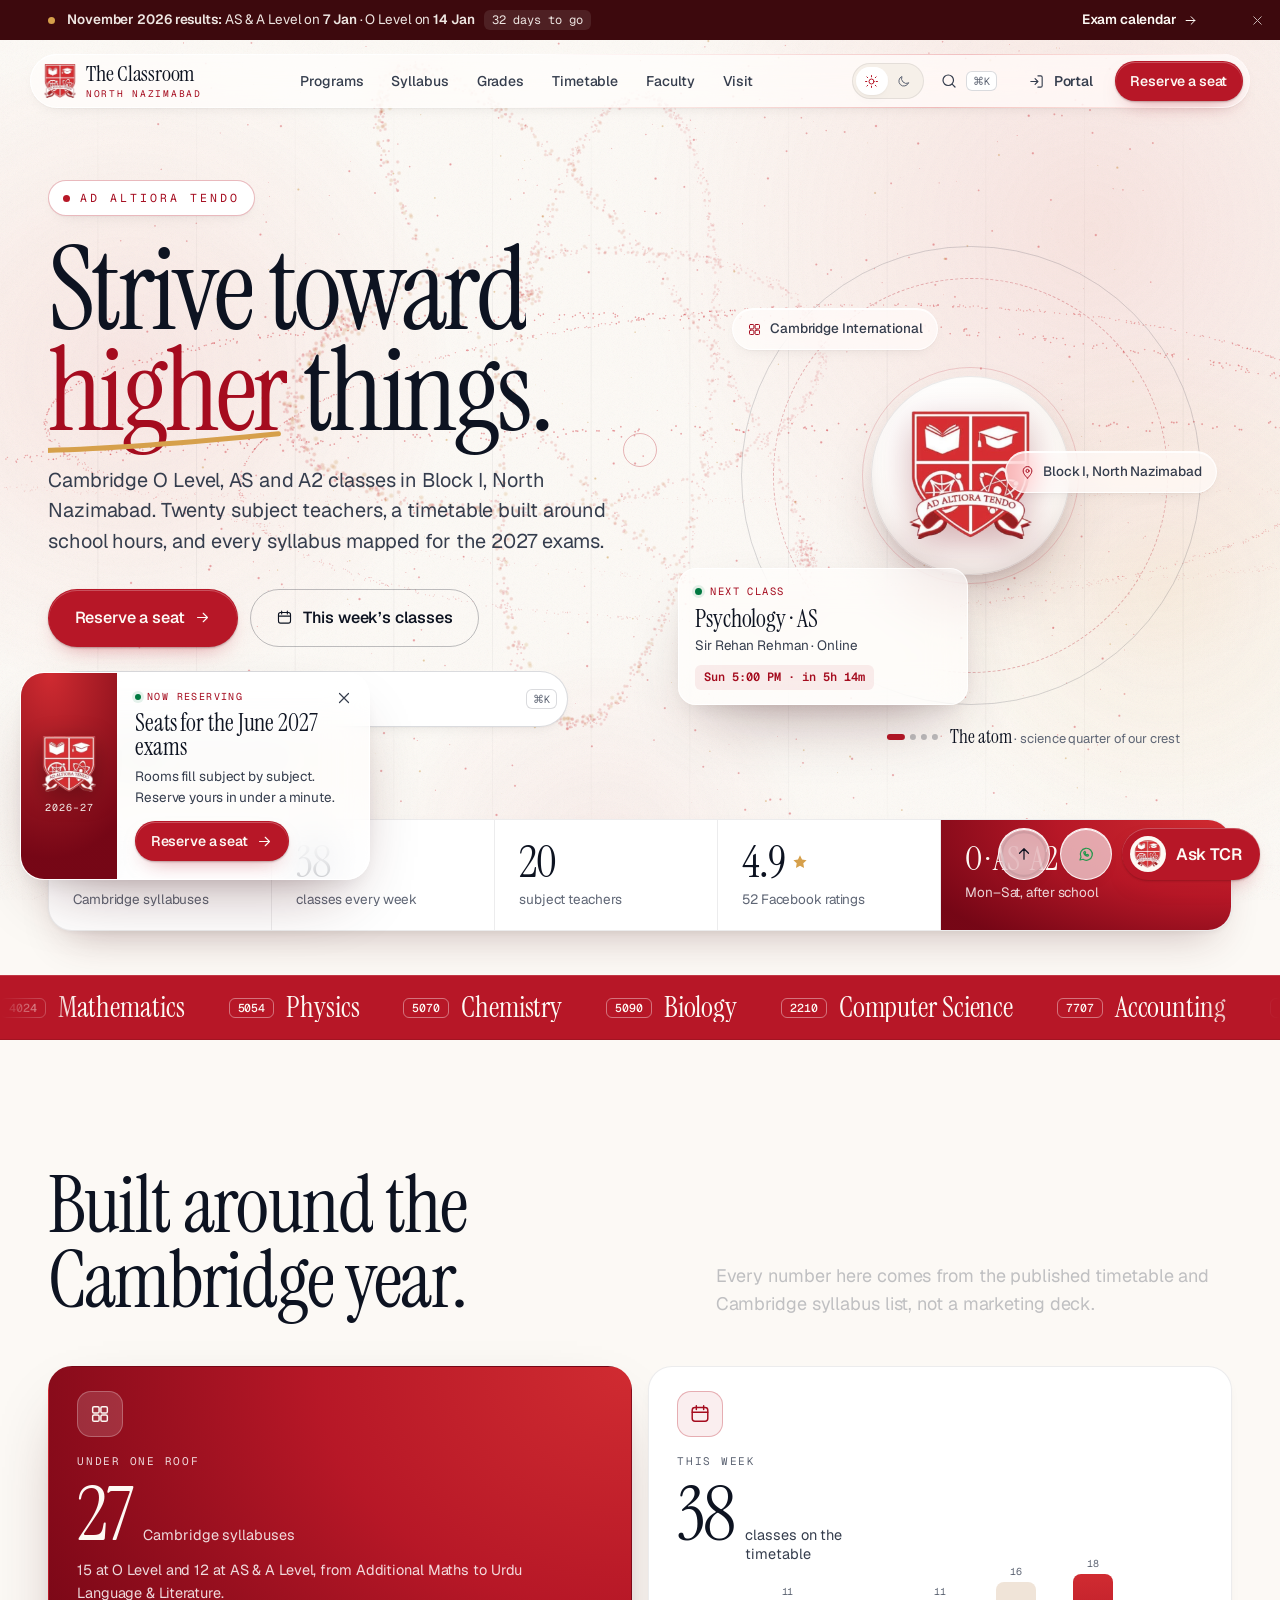
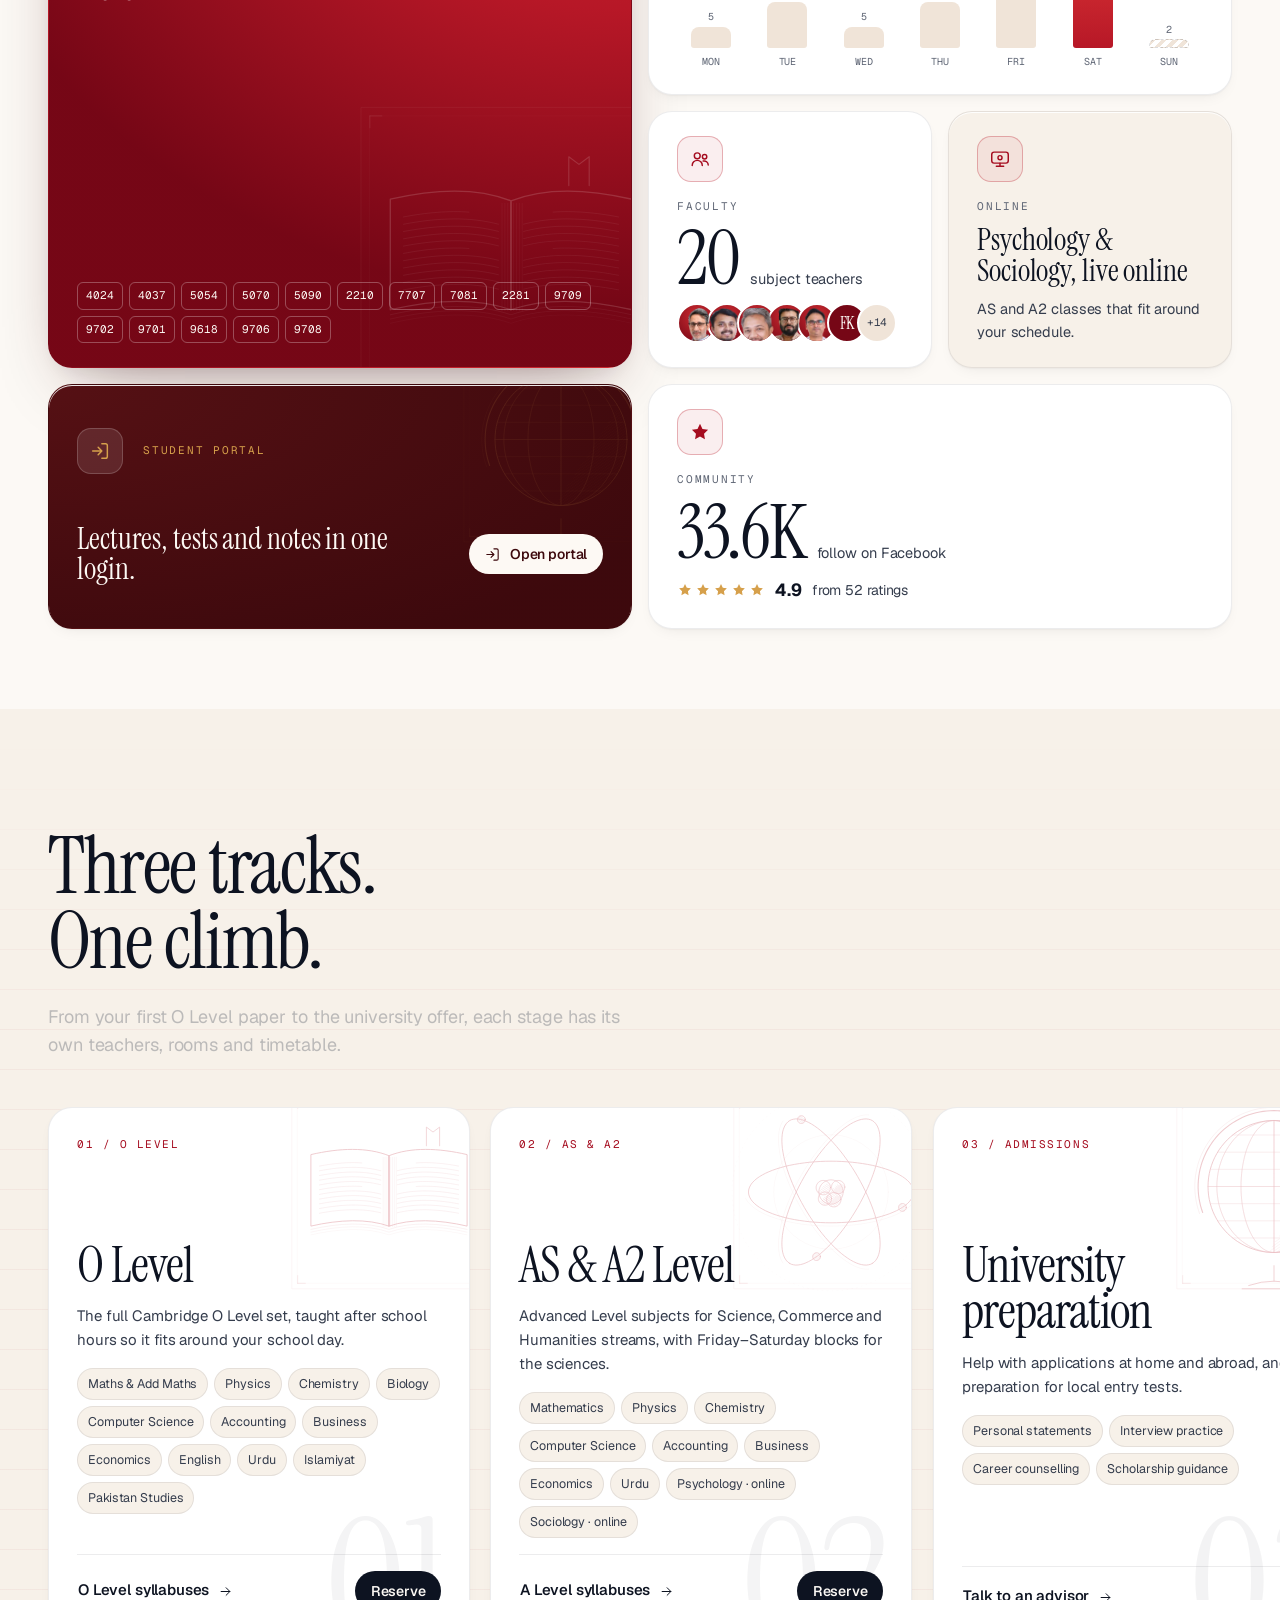
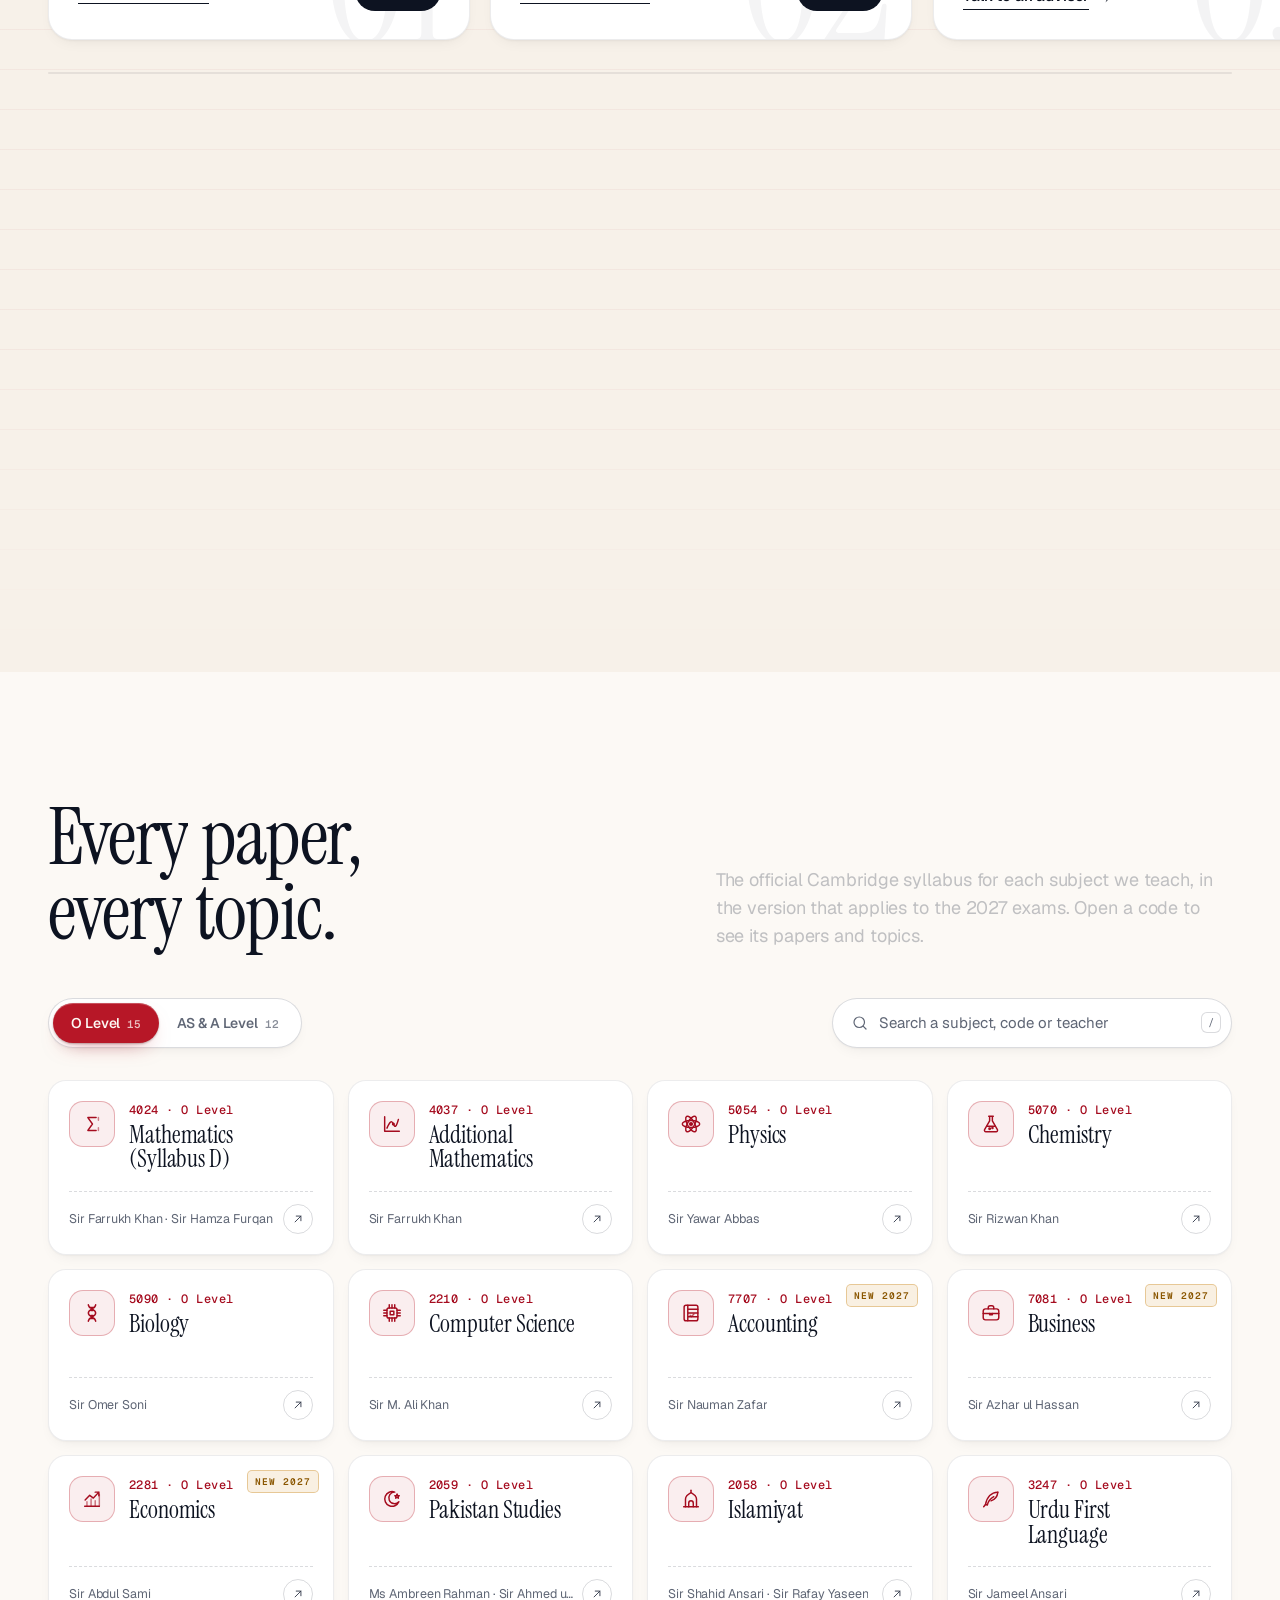
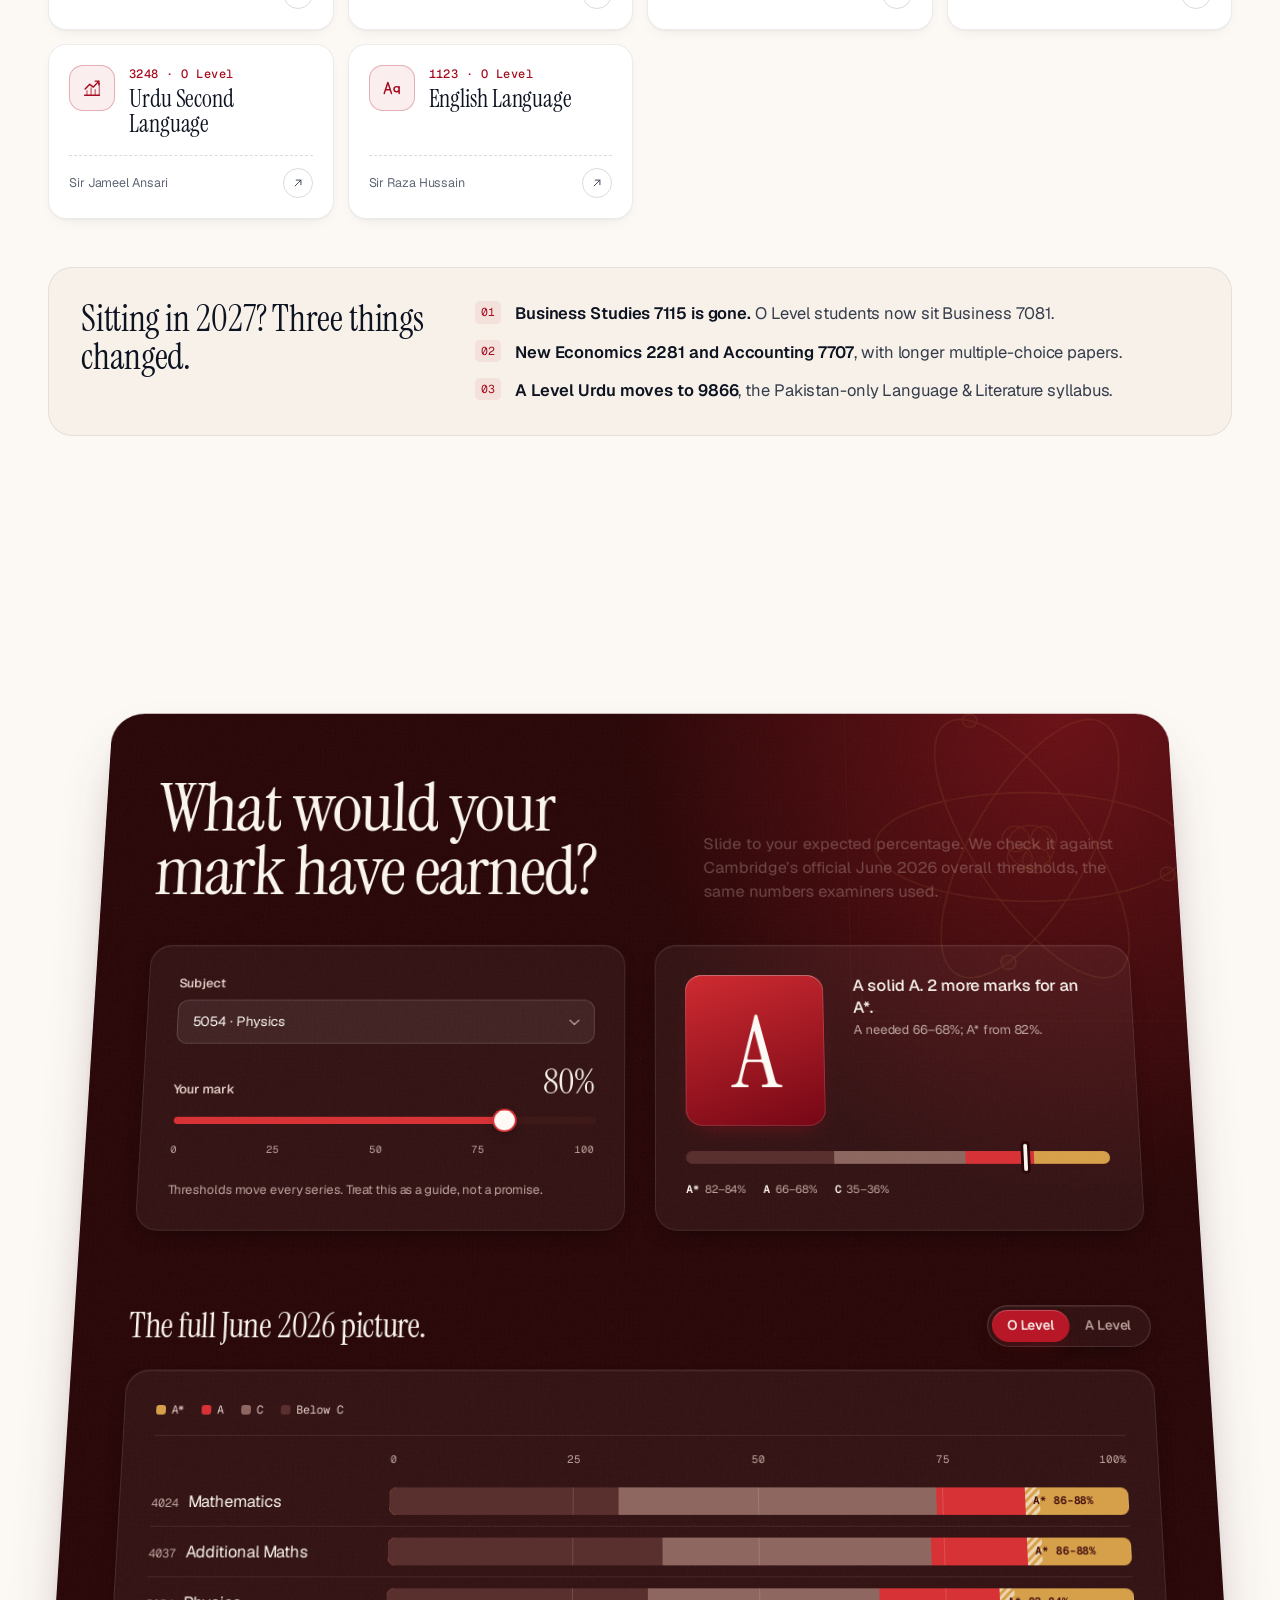
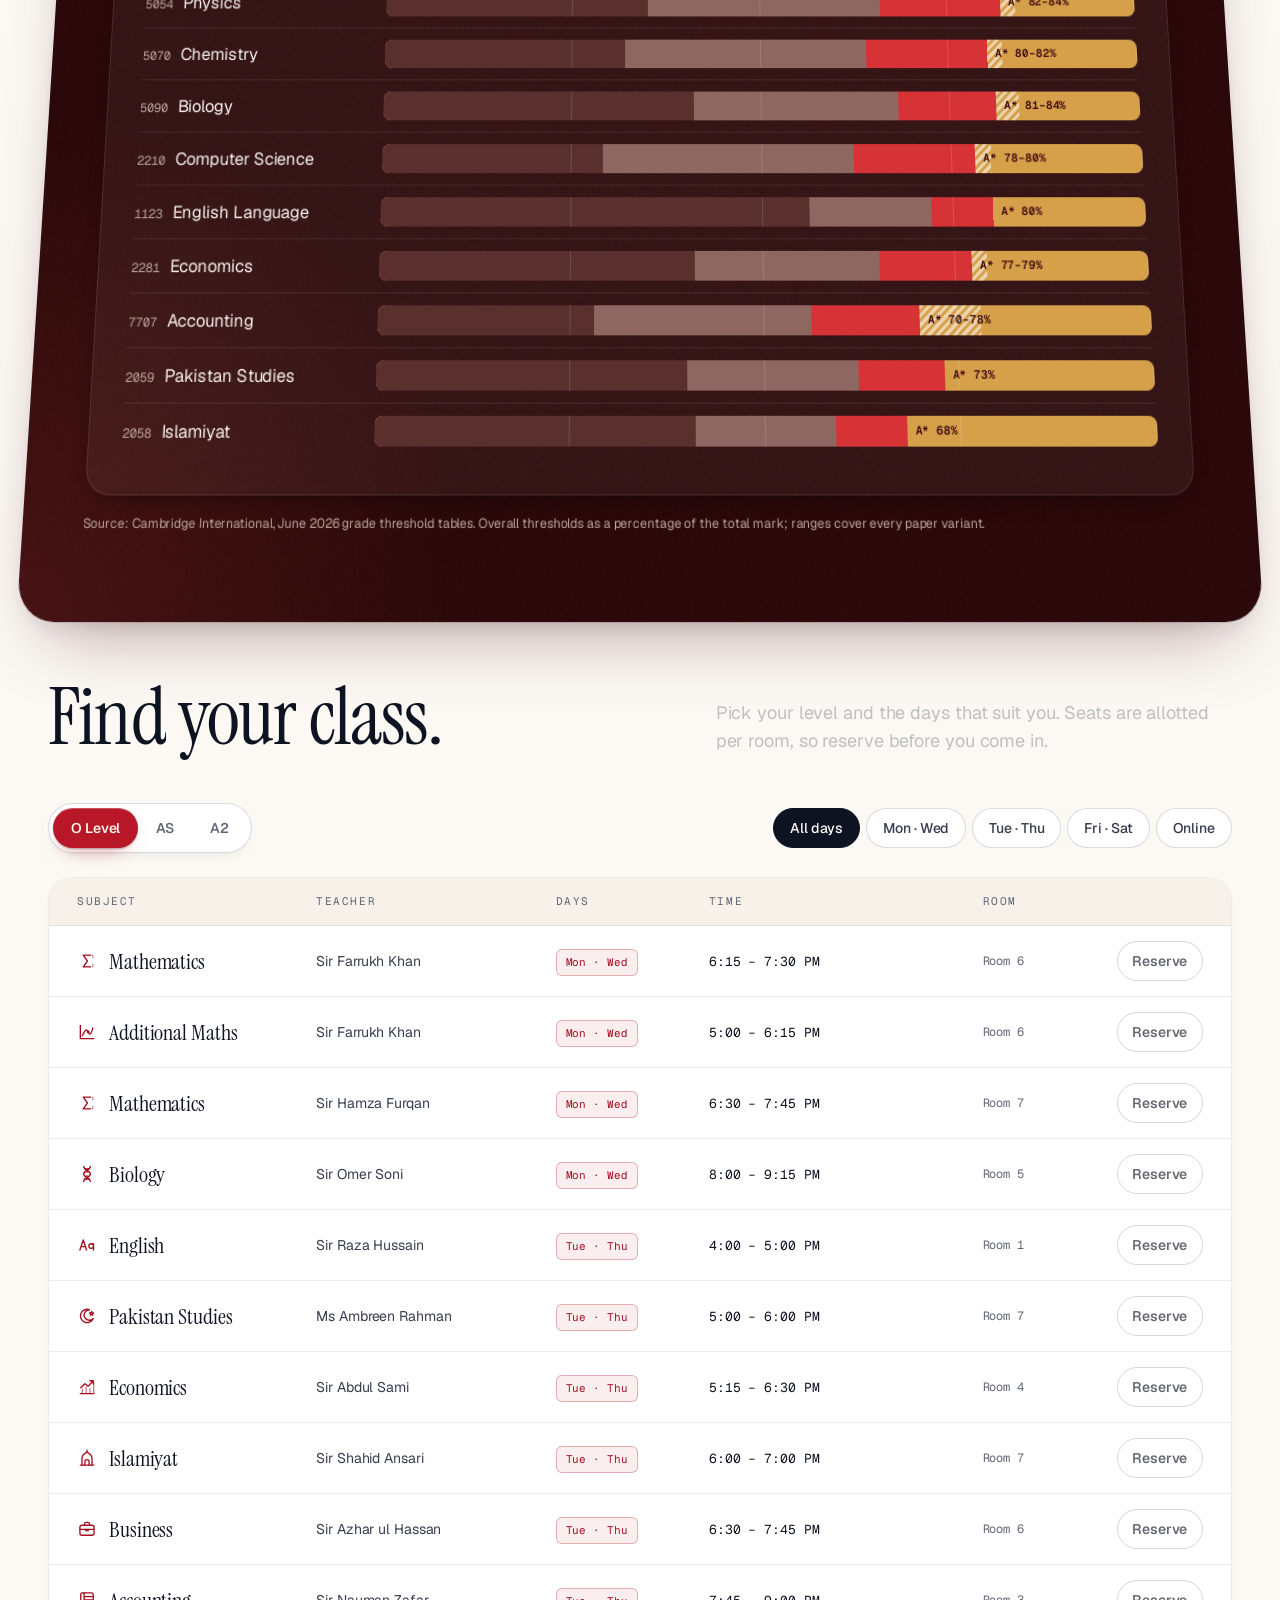
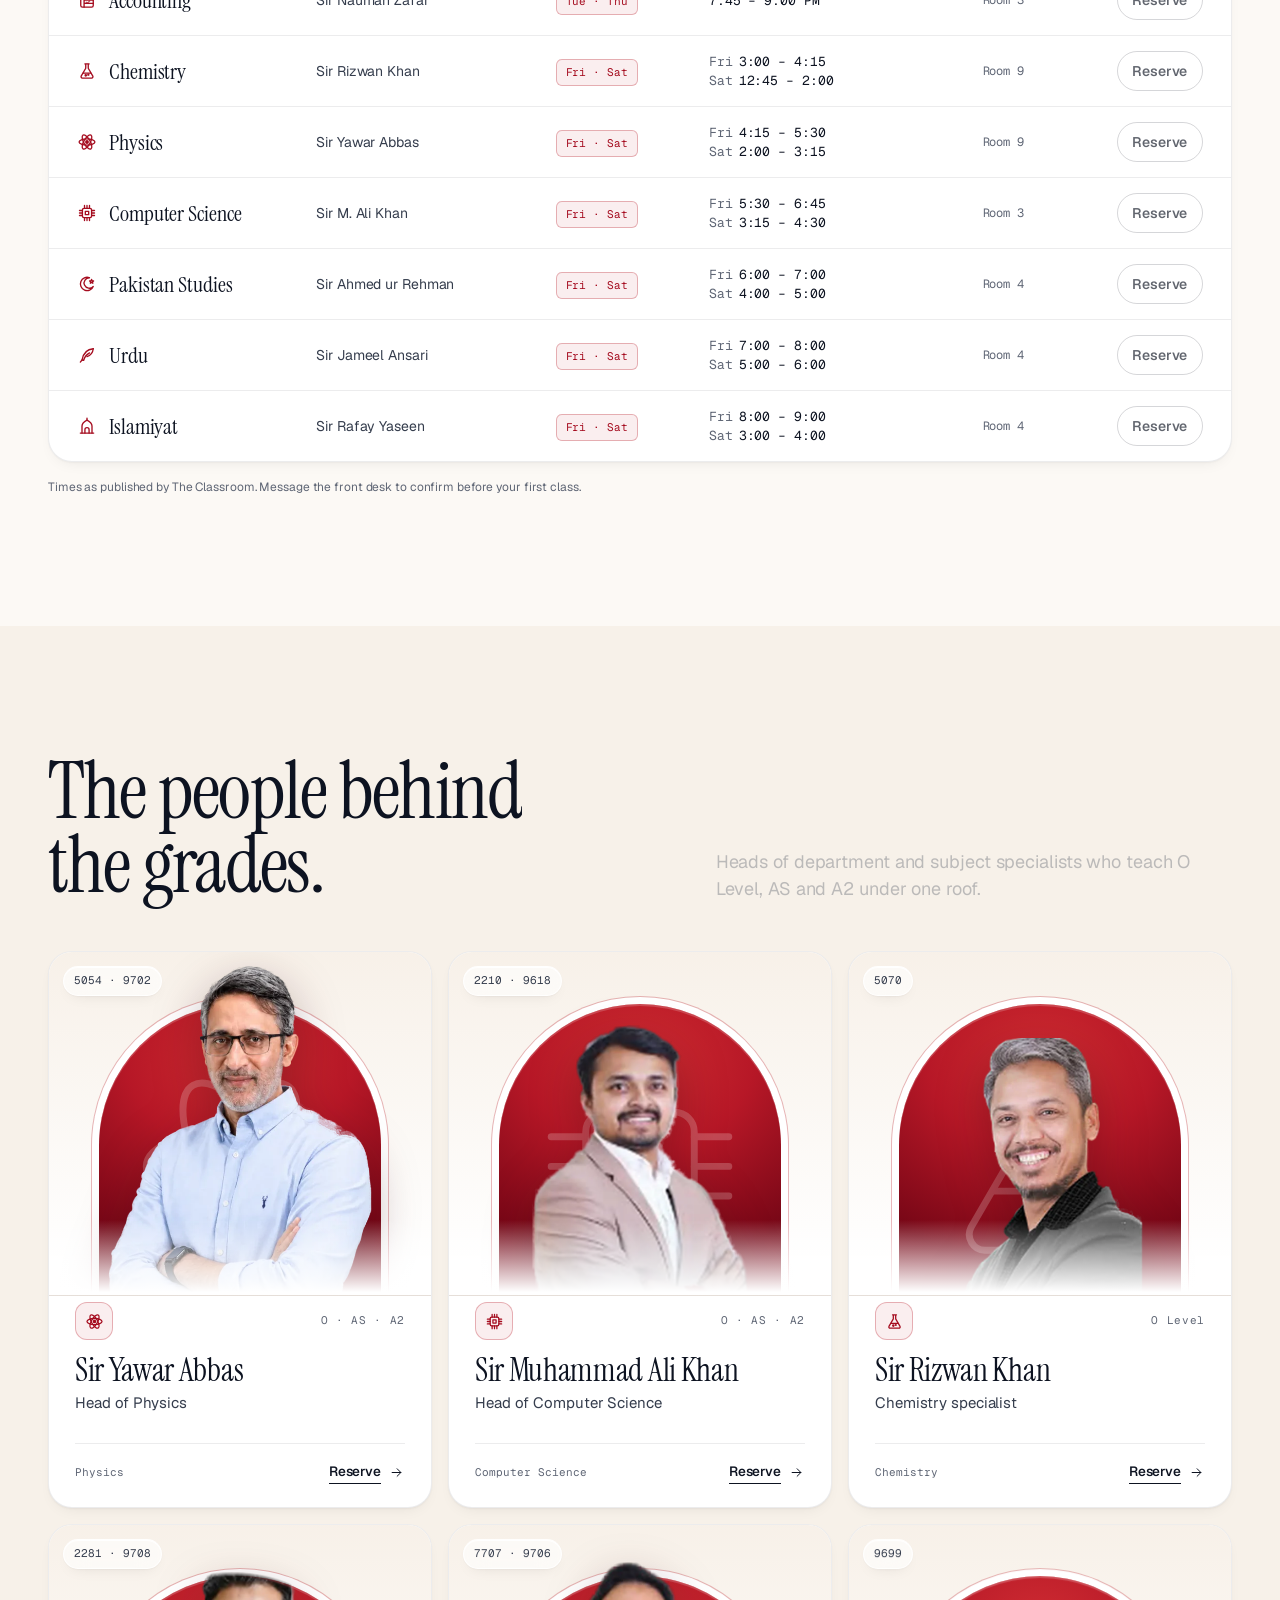
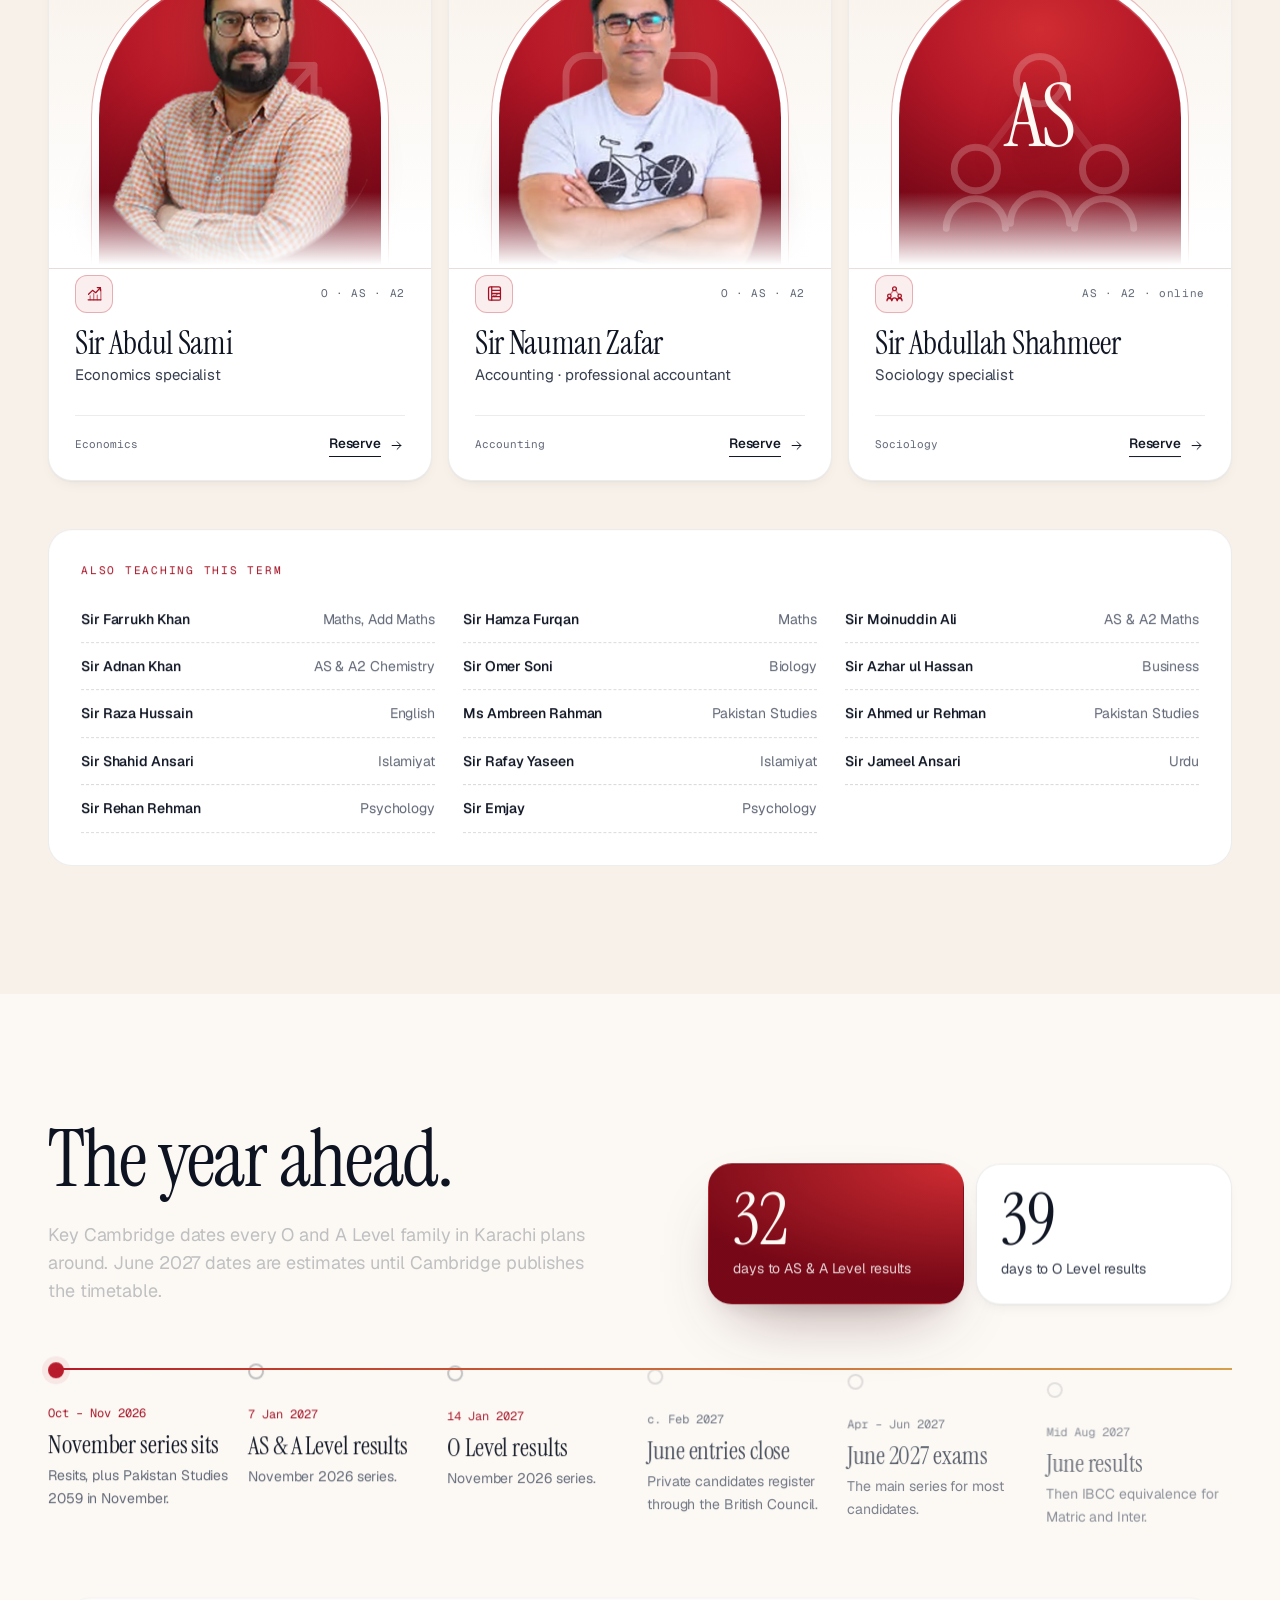
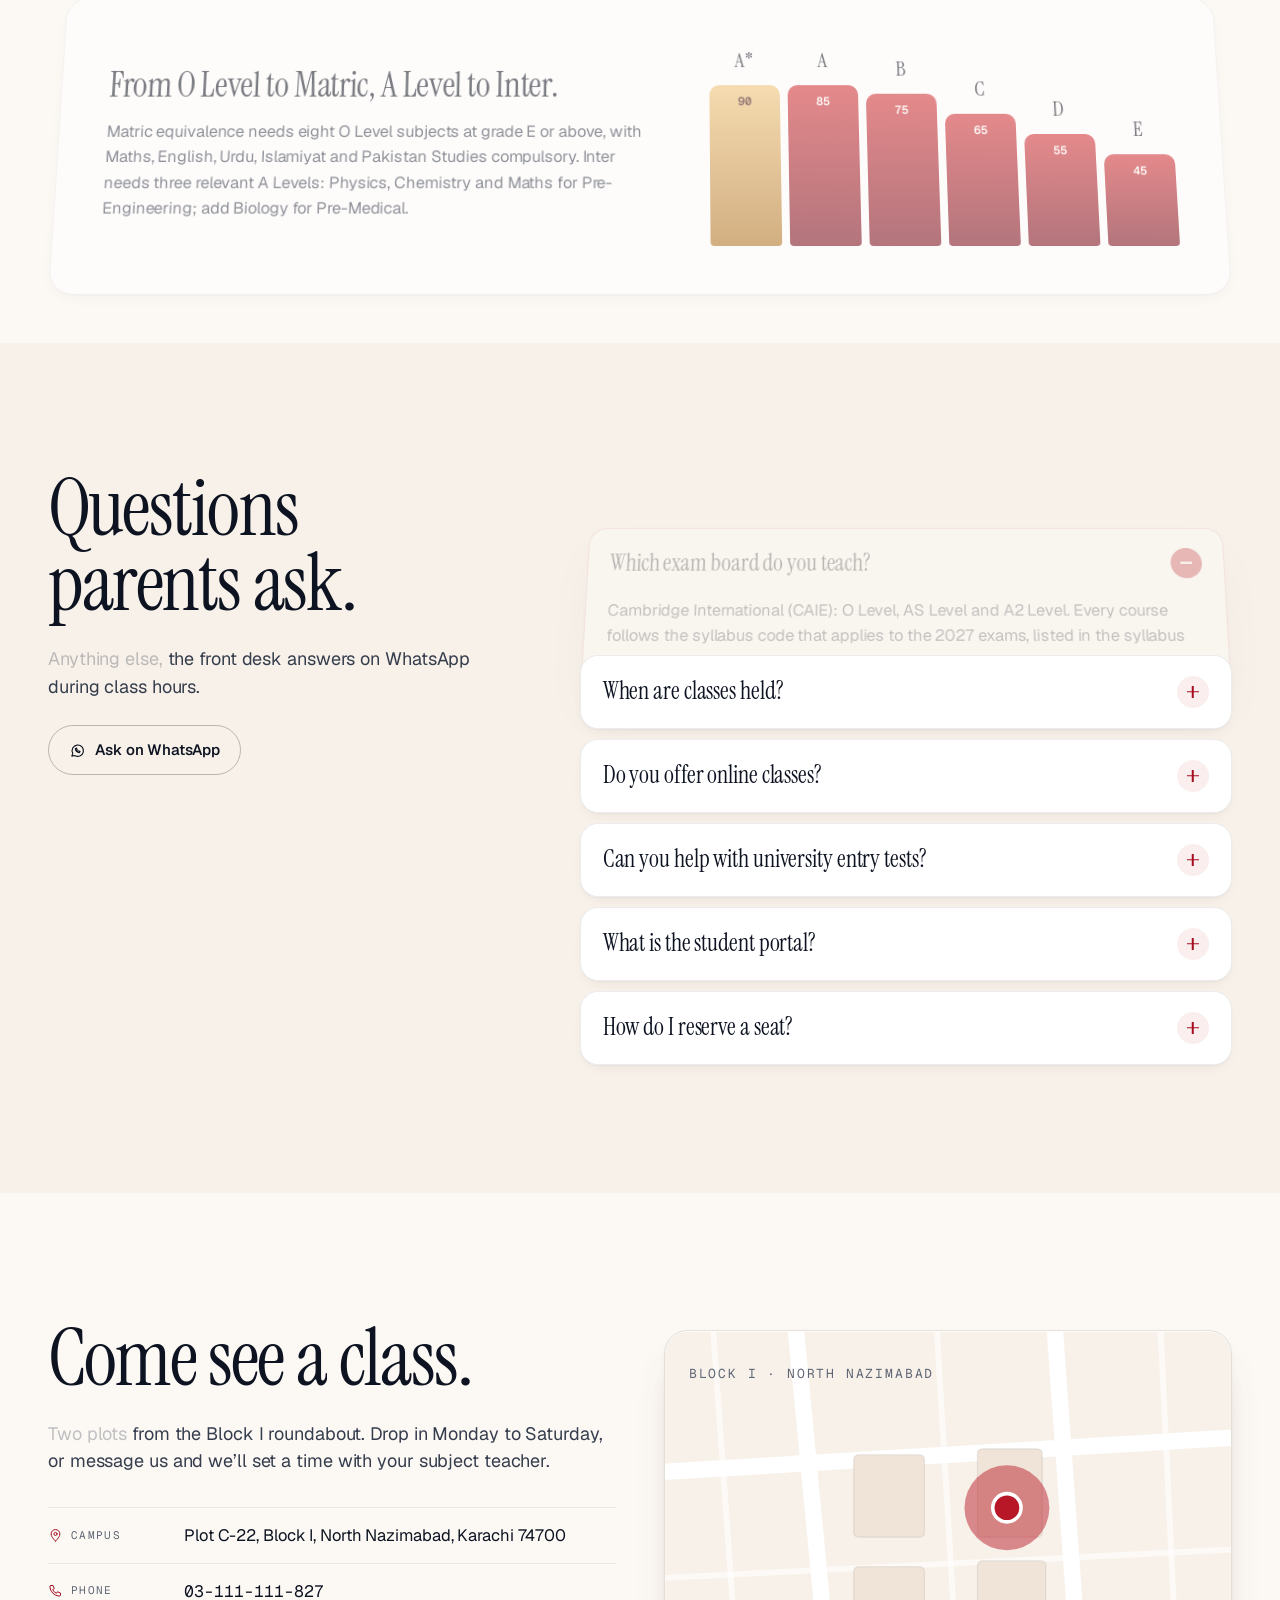
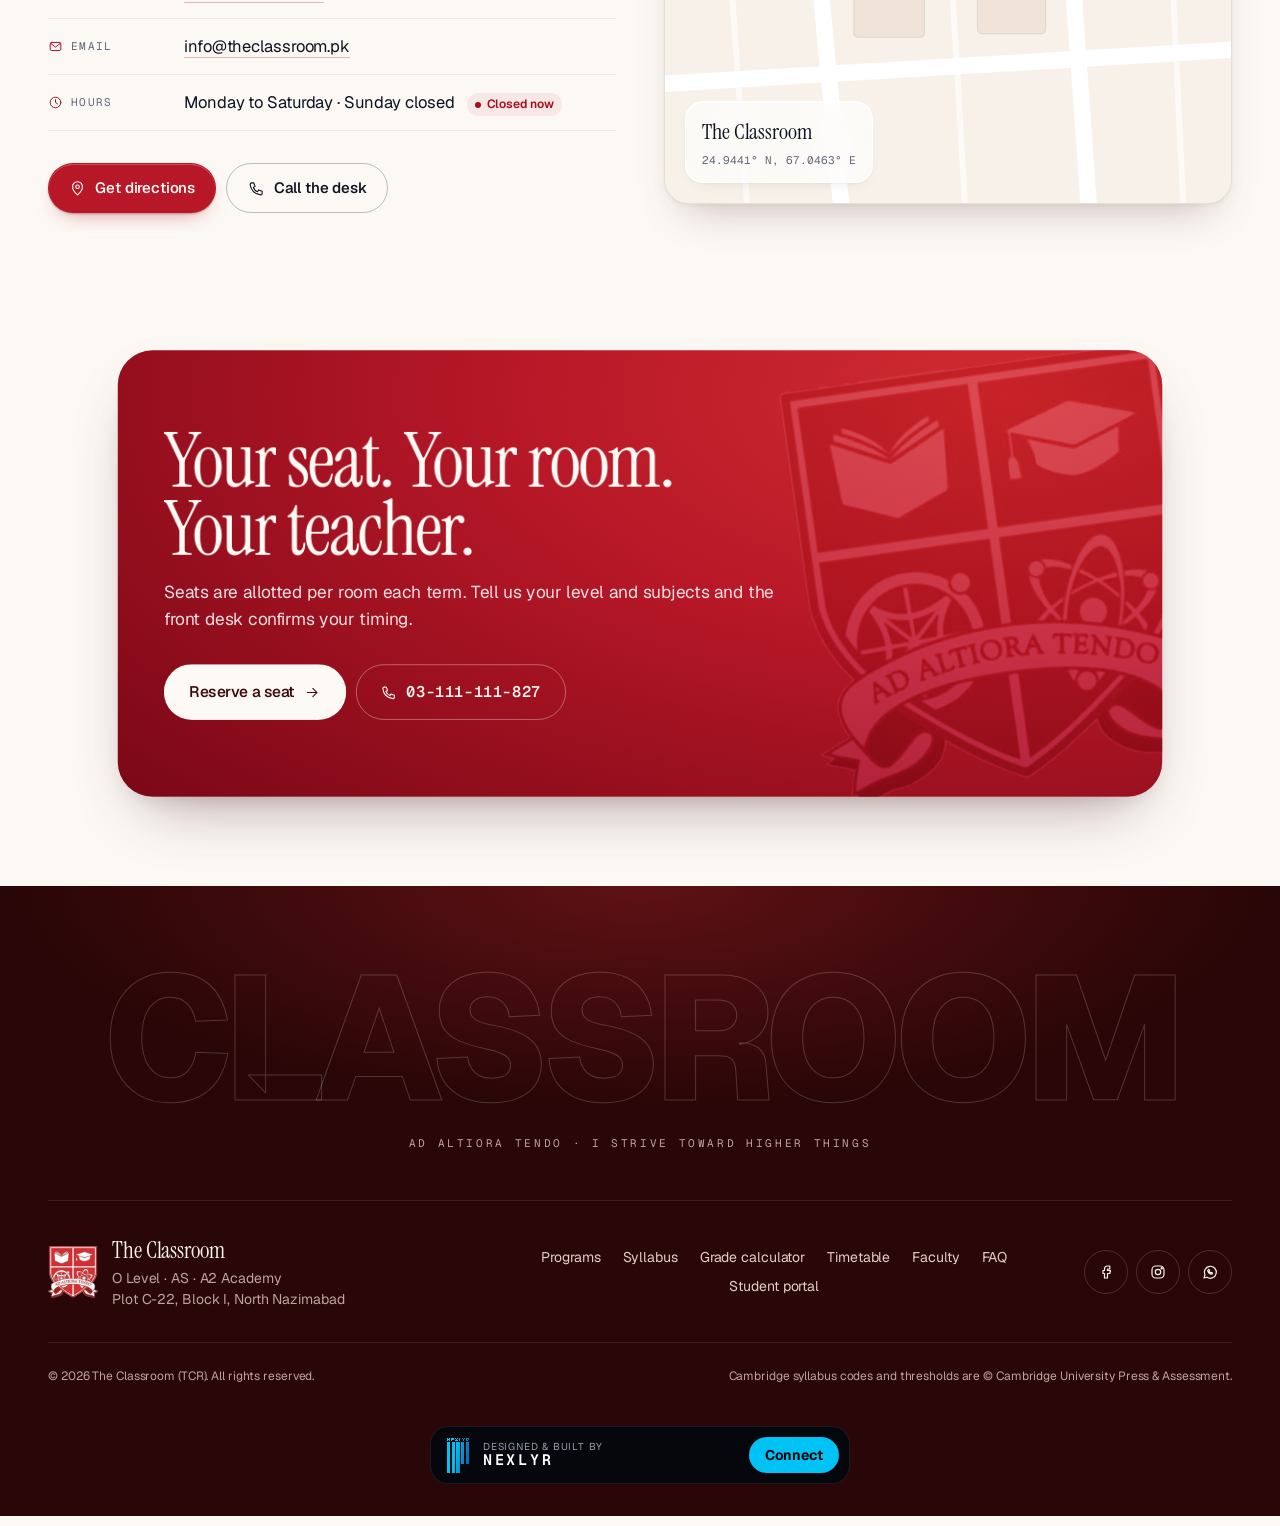
==== commit 9def63fc: "Faculty photos: Muhammad Ali Khan, Rizwan Khan, Abdul Sami, Nauman Zafar Background-removed cutouts " ====
--- a/index.html
+++ b/index.html
@@ -17,7 +17,7 @@
 <link rel="preload" href="assets/img/crest.webp" as="image" fetchpriority="high">
 <link rel="preload" href="assets/img/crest-sm.webp" as="image">
 <style>.ldx,.loader{display:none}html.ld-on .ldx{display:contents}svg.i{width:18px;height:18px;fill:none;stroke:currentColor}[hidden]{display:none!important}body{margin:0;background:#fdfbf8;color:#1b2033}[data-theme=dark] body{background:#0b0f1c;color:#f6f3ee}img{max-width:100%;height:auto}</style>
-<link rel="stylesheet" href="assets/css/style.css?v=2aa538d9">
+<link rel="stylesheet" href="assets/css/style.css?v=5c8aa409">
 <script>(function(){var d=document.documentElement,t="light";try{t=localStorage.getItem("tcr-theme")||"light"}catch(e){}d.dataset.theme=t;try{if(!sessionStorage.getItem("tcr-seen")&&!matchMedia("(prefers-reduced-motion: reduce)").matches)d.classList.add("ld-on")}catch(e){}})();</script>
 <script type="application/ld+json">
 {"@context":"https://schema.org","@type":"EducationalOrganization","name":"The Classroom (TCR)","alternateName":"The Classroom North Nazimabad","url":"https://www.theclassroom.pk","logo":"https://www.theclassroom.pk/assets/img/crest-full.webp","email":"info@theclassroom.pk","telephone":"+92 311 1111827","address":{"@type":"PostalAddress","streetAddress":"Plot C-22, Block I, North Nazimabad","addressLocality":"Karachi","postalCode":"74700","addressCountry":"PK"},"geo":{"@type":"GeoCoordinates","latitude":24.9441,"longitude":67.0463},"slogan":"Ad Altiora Tendo"}
@@ -189,7 +189,7 @@
     <article class="tile tile--faculty card-in">
       <span class="tile__ic"><svg class="i"><use href="assets/img/icons.svg#users"/></svg></span><span class="tile__k mono">Faculty</span>
       <p class="tile__big"><b class="count" data-to="20">20</b><span>subject teachers</span></p>
-      <div class="avatars" aria-hidden="true"><i class="has-face"><img src="assets/img/faculty/yawar-abbas-face.webp" width="160" height="160" alt="" loading="lazy" decoding="async"></i><i>MA</i><i>RK</i><i>AS</i><i>NZ</i><i>FK</i><i>+14</i></div>
+      <div class="avatars" aria-hidden="true"><i class="has-face"><img src="assets/img/faculty/yawar-abbas-face.webp" width="160" height="160" alt="" loading="lazy" decoding="async"></i><i class="has-face"><img src="assets/img/faculty/muhammad-ali-khan-face.webp" width="160" height="160" alt="" loading="lazy" decoding="async"></i><i class="has-face"><img src="assets/img/faculty/rizwan-khan-face.webp" width="160" height="160" alt="" loading="lazy" decoding="async"></i><i class="has-face"><img src="assets/img/faculty/abdul-sami-face.webp" width="160" height="160" alt="" loading="lazy" decoding="async"></i><i class="has-face"><img src="assets/img/faculty/nauman-zafar-face.webp" width="160" height="160" alt="" loading="lazy" decoding="async"></i><i>FK</i><i>+14</i></div>
     </article>
     <article class="tile tile--online card-in">
       <span class="tile__ic"><svg class="i"><use href="assets/img/icons.svg#online"/></svg></span><span class="tile__k mono">Online</span>
@@ -373,23 +373,23 @@
           <div class="fac__body"><div class="fac__top"><span class="fac__ic" aria-hidden="true"><svg class="i"><use href="assets/img/icons.svg#s-physics"/></svg></span><span class="fac__lv mono">O · AS · A2</span></div><h3>Sir Yawar Abbas</h3><p>Head of Physics</p>
           <div class="fac__foot"><span class="mono">Physics</span><button class="btn btn--text btn--xs" data-book data-book-subject="Physics"><span>Reserve</span><svg class="i"><use href="assets/img/icons.svg#arrow"/></svg></button></div></div>
         </article>
-        <article class="fac card-in">
-          <figure class="fac__stage"><svg class="fac__glyph" aria-hidden="true"><use href="assets/img/icons.svg#s-cs"/></svg><span class="fac__mono" data-photo="muhammad-ali-khan">MA</span><span class="fac__code mono">2210 · 9618</span></figure>
+        <article class="fac card-in has-photo">
+          <figure class="fac__stage"><svg class="fac__glyph" aria-hidden="true"><use href="assets/img/icons.svg#s-cs"/></svg><img class="fac__img" style="--fs:0.82" src="assets/img/faculty/muhammad-ali-khan.webp" srcset="assets/img/faculty/muhammad-ali-khan.webp 1x, assets/img/faculty/muhammad-ali-khan-lg.webp 2x" width="512" height="640" alt="Sir Muhammad Ali Khan" loading="lazy" decoding="async"><span class="fac__code mono">2210 · 9618</span></figure>
           <div class="fac__body"><div class="fac__top"><span class="fac__ic" aria-hidden="true"><svg class="i"><use href="assets/img/icons.svg#s-cs"/></svg></span><span class="fac__lv mono">O · AS · A2</span></div><h3>Sir Muhammad Ali Khan</h3><p>Head of Computer Science</p>
           <div class="fac__foot"><span class="mono">Computer Science</span><button class="btn btn--text btn--xs" data-book data-book-subject="Computer Science"><span>Reserve</span><svg class="i"><use href="assets/img/icons.svg#arrow"/></svg></button></div></div>
         </article>
-        <article class="fac card-in">
-          <figure class="fac__stage"><svg class="fac__glyph" aria-hidden="true"><use href="assets/img/icons.svg#s-chem"/></svg><span class="fac__mono" data-photo="rizwan-khan">RK</span><span class="fac__code mono">5070</span></figure>
+        <article class="fac card-in has-photo">
+          <figure class="fac__stage"><svg class="fac__glyph" aria-hidden="true"><use href="assets/img/icons.svg#s-chem"/></svg><img class="fac__img" style="--fs:0.78" src="assets/img/faculty/rizwan-khan.webp" srcset="assets/img/faculty/rizwan-khan.webp 1x, assets/img/faculty/rizwan-khan-lg.webp 2x" width="486" height="607" alt="Sir Rizwan Khan" loading="lazy" decoding="async"><span class="fac__code mono">5070</span></figure>
           <div class="fac__body"><div class="fac__top"><span class="fac__ic" aria-hidden="true"><svg class="i"><use href="assets/img/icons.svg#s-chem"/></svg></span><span class="fac__lv mono">O Level</span></div><h3>Sir Rizwan Khan</h3><p>Chemistry specialist</p>
           <div class="fac__foot"><span class="mono">Chemistry</span><button class="btn btn--text btn--xs" data-book data-book-subject="Chemistry"><span>Reserve</span><svg class="i"><use href="assets/img/icons.svg#arrow"/></svg></button></div></div>
         </article>
-        <article class="fac card-in">
-          <figure class="fac__stage"><svg class="fac__glyph" aria-hidden="true"><use href="assets/img/icons.svg#s-eco"/></svg><span class="fac__mono" data-photo="abdul-sami">AS</span><span class="fac__code mono">2281 · 9708</span></figure>
+        <article class="fac card-in has-photo">
+          <figure class="fac__stage"><svg class="fac__glyph" aria-hidden="true"><use href="assets/img/icons.svg#s-eco"/></svg><img class="fac__img" style="--fs:0.9" src="assets/img/faculty/abdul-sami.webp" srcset="assets/img/faculty/abdul-sami.webp 1x, assets/img/faculty/abdul-sami-lg.webp 2x" width="551" height="640" alt="Sir Abdul Sami" loading="lazy" decoding="async"><span class="fac__code mono">2281 · 9708</span></figure>
           <div class="fac__body"><div class="fac__top"><span class="fac__ic" aria-hidden="true"><svg class="i"><use href="assets/img/icons.svg#s-eco"/></svg></span><span class="fac__lv mono">O · AS · A2</span></div><h3>Sir Abdul Sami</h3><p>Economics specialist</p>
           <div class="fac__foot"><span class="mono">Economics</span><button class="btn btn--text btn--xs" data-book data-book-subject="Economics"><span>Reserve</span><svg class="i"><use href="assets/img/icons.svg#arrow"/></svg></button></div></div>
         </article>
-        <article class="fac card-in">
-          <figure class="fac__stage"><svg class="fac__glyph" aria-hidden="true"><use href="assets/img/icons.svg#s-acc"/></svg><span class="fac__mono" data-photo="nauman-zafar">NZ</span><span class="fac__code mono">7707 · 9706</span></figure>
+        <article class="fac card-in has-photo">
+          <figure class="fac__stage"><svg class="fac__glyph" aria-hidden="true"><use href="assets/img/icons.svg#s-acc"/></svg><img class="fac__img" style="--fs:0.93" src="assets/img/faculty/nauman-zafar.webp" srcset="assets/img/faculty/nauman-zafar.webp 1x, assets/img/faculty/nauman-zafar-lg.webp 2x" width="512" height="640" alt="Sir Nauman Zafar" loading="lazy" decoding="async"><span class="fac__code mono">7707 · 9706</span></figure>
           <div class="fac__body"><div class="fac__top"><span class="fac__ic" aria-hidden="true"><svg class="i"><use href="assets/img/icons.svg#s-acc"/></svg></span><span class="fac__lv mono">O · AS · A2</span></div><h3>Sir Nauman Zafar</h3><p>Accounting · professional accountant</p>
           <div class="fac__foot"><span class="mono">Accounting</span><button class="btn btn--text btn--xs" data-book data-book-subject="Accounting"><span>Reserve</span><svg class="i"><use href="assets/img/icons.svg#arrow"/></svg></button></div></div>
         </article>
--- a/assets/css/style.css
+++ b/assets/css/style.css
@@ -551,7 +551,7 @@
 .fac__stage::before{content:"";position:absolute;z-index:-2;left:13%;right:13%;top:15%;bottom:-2px;border-radius:999px 999px 0 0;background:radial-gradient(90% 70% at 50% 18%,var(--crimson-hi),var(--crimson) 45%,var(--crimson-deep));box-shadow:inset 0 2px 0 oklch(100% 0 0 / .18),0 0 0 7px var(--surface),0 0 0 8px var(--red-line);transition:transform .9s var(--ease-out)}
 .fac__stage::after{content:"";position:absolute;inset:auto 0 0;height:22%;z-index:1;background:linear-gradient(0deg,var(--surface) 4%,transparent);pointer-events:none}
 .fac__glyph{position:absolute;z-index:-1;left:50%;top:28%;width:62%;height:auto;aspect-ratio:1;translate:-50% 0;color:var(--on-crimson);opacity:.22;fill:none;stroke:currentColor;stroke-width:.7;stroke-linecap:round;stroke-linejoin:round;transition:transform 1.2s var(--ease-out),opacity .6s}
-.fac__img{position:absolute;left:50%;bottom:0;height:96%;width:auto;max-width:none;translate:-50% 0;transform-origin:50% 100%;filter:drop-shadow(0 18px 24px oklch(24% .08 22 / .35));transition:transform .9s var(--ease-out)}
+.fac__img{position:absolute;left:50%;bottom:0;height:calc(96% * var(--fs,1));width:auto;max-width:none;translate:-50% 0;transform-origin:50% 100%;filter:drop-shadow(0 18px 24px oklch(24% .08 22 / .35));transition:transform .9s var(--ease-out)}
 .fac__mono{position:absolute;left:50%;top:56%;translate:-50% -50%;font-family:var(--font-display);font-size:clamp(4.4rem,3rem + 3vw,6.4rem);line-height:1;color:var(--on-crimson);letter-spacing:-.02em;text-shadow:0 10px 30px oklch(24% .08 22 / .5)}
 .fac:hover .fac__img{transform:scale(1.04)}
 .fac:hover .fac__stage::before{transform:scale(1.03)}
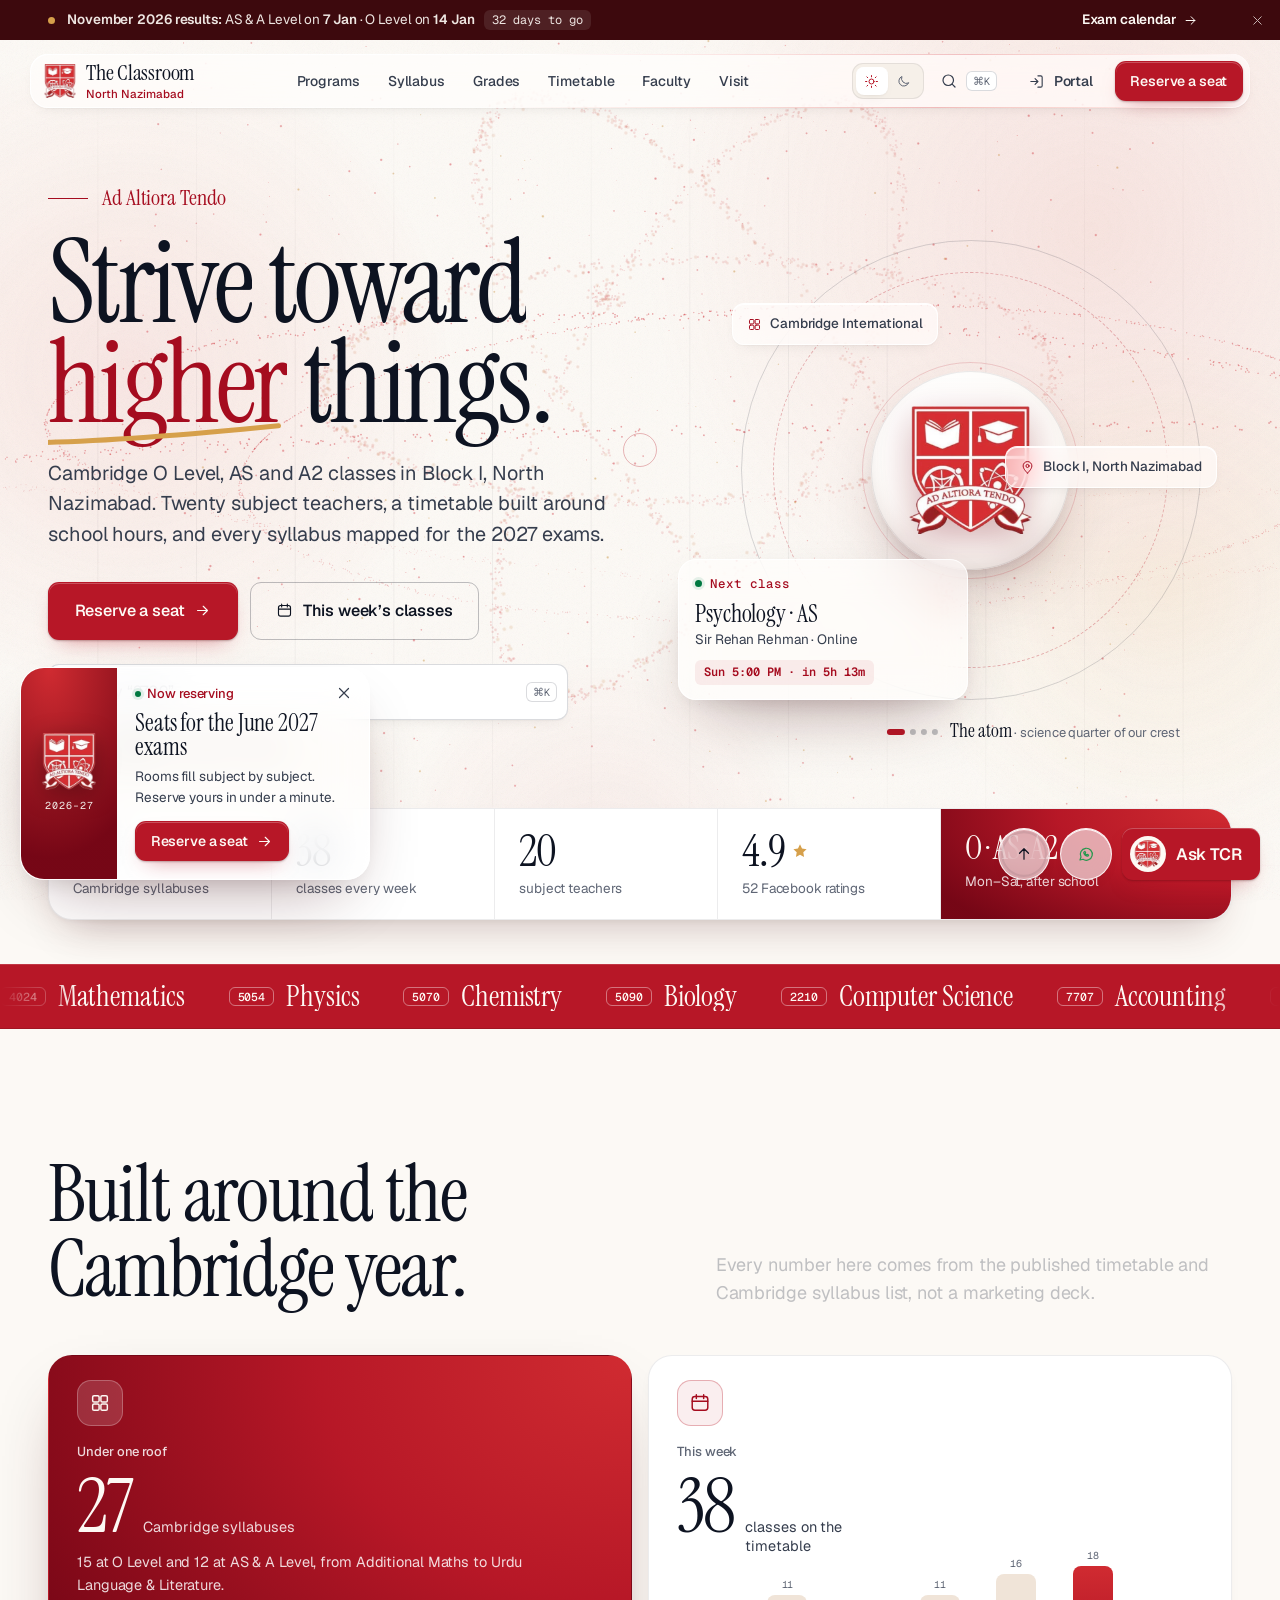
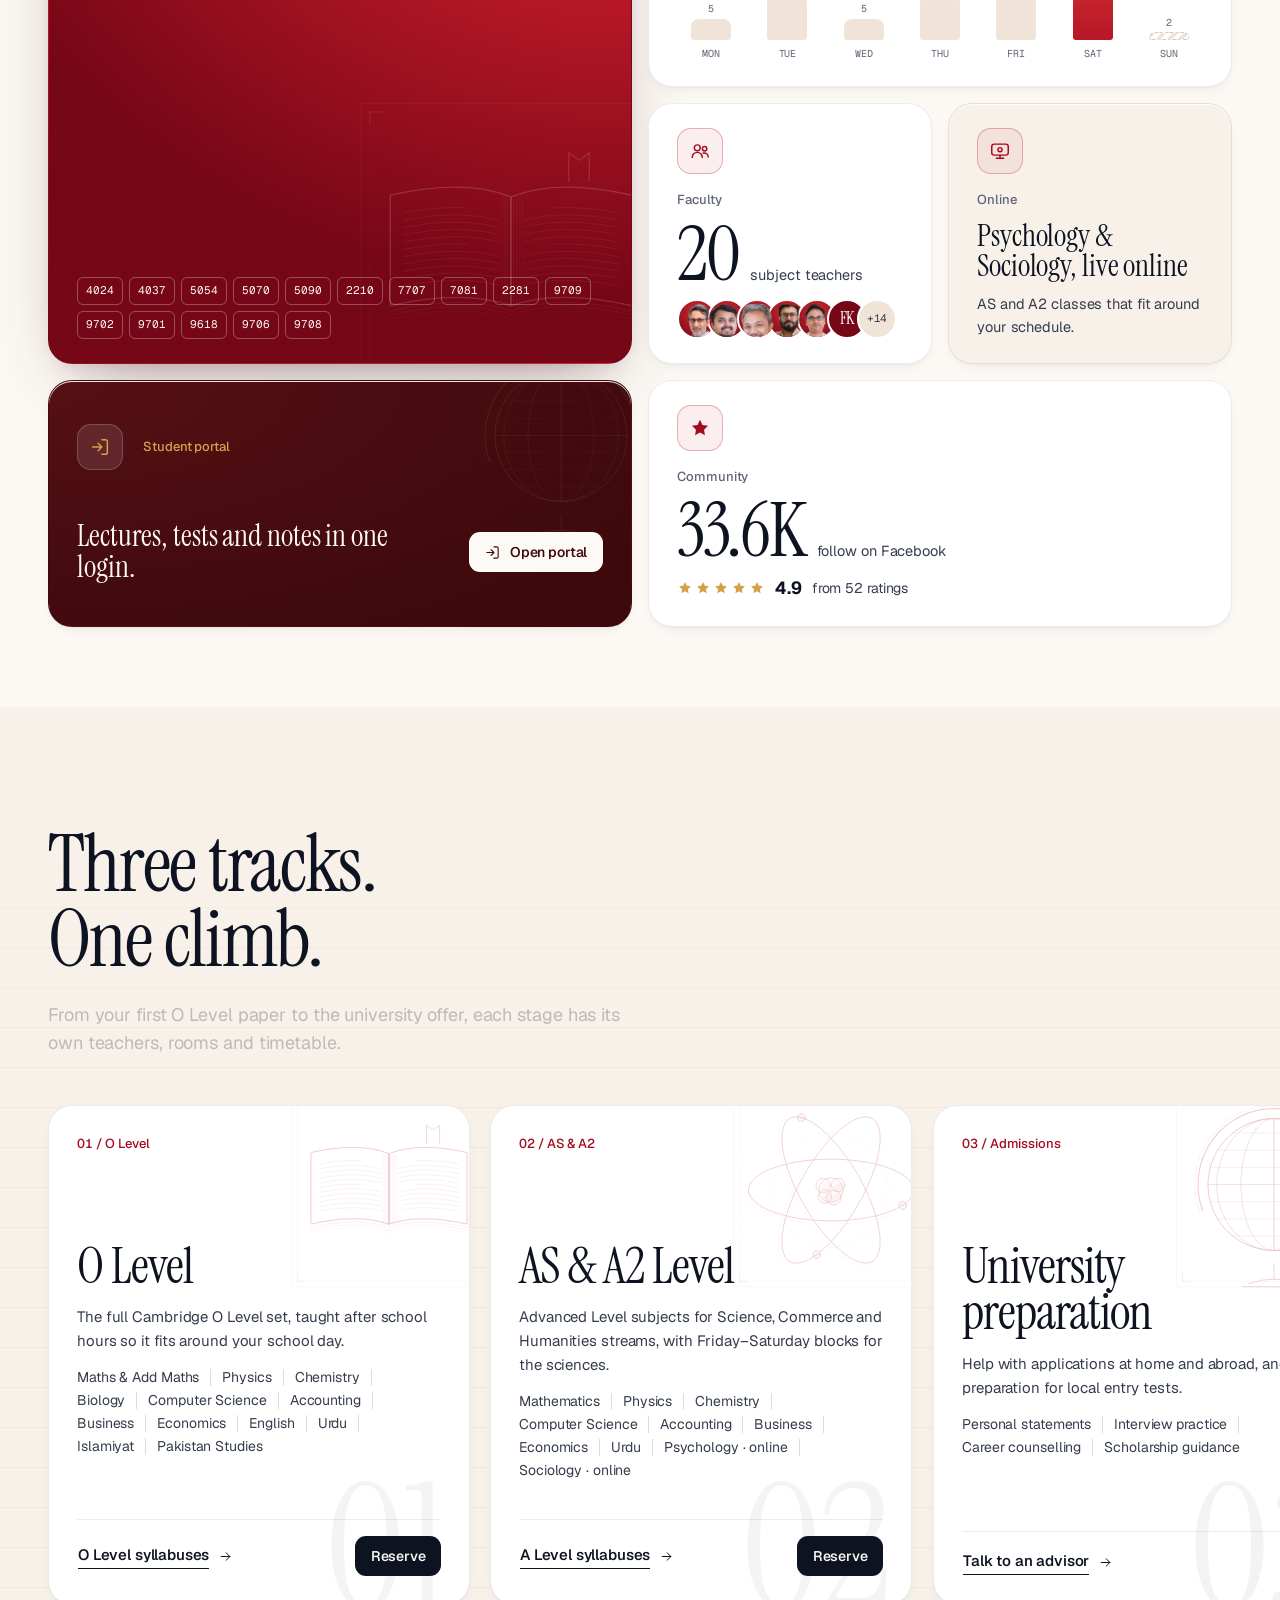
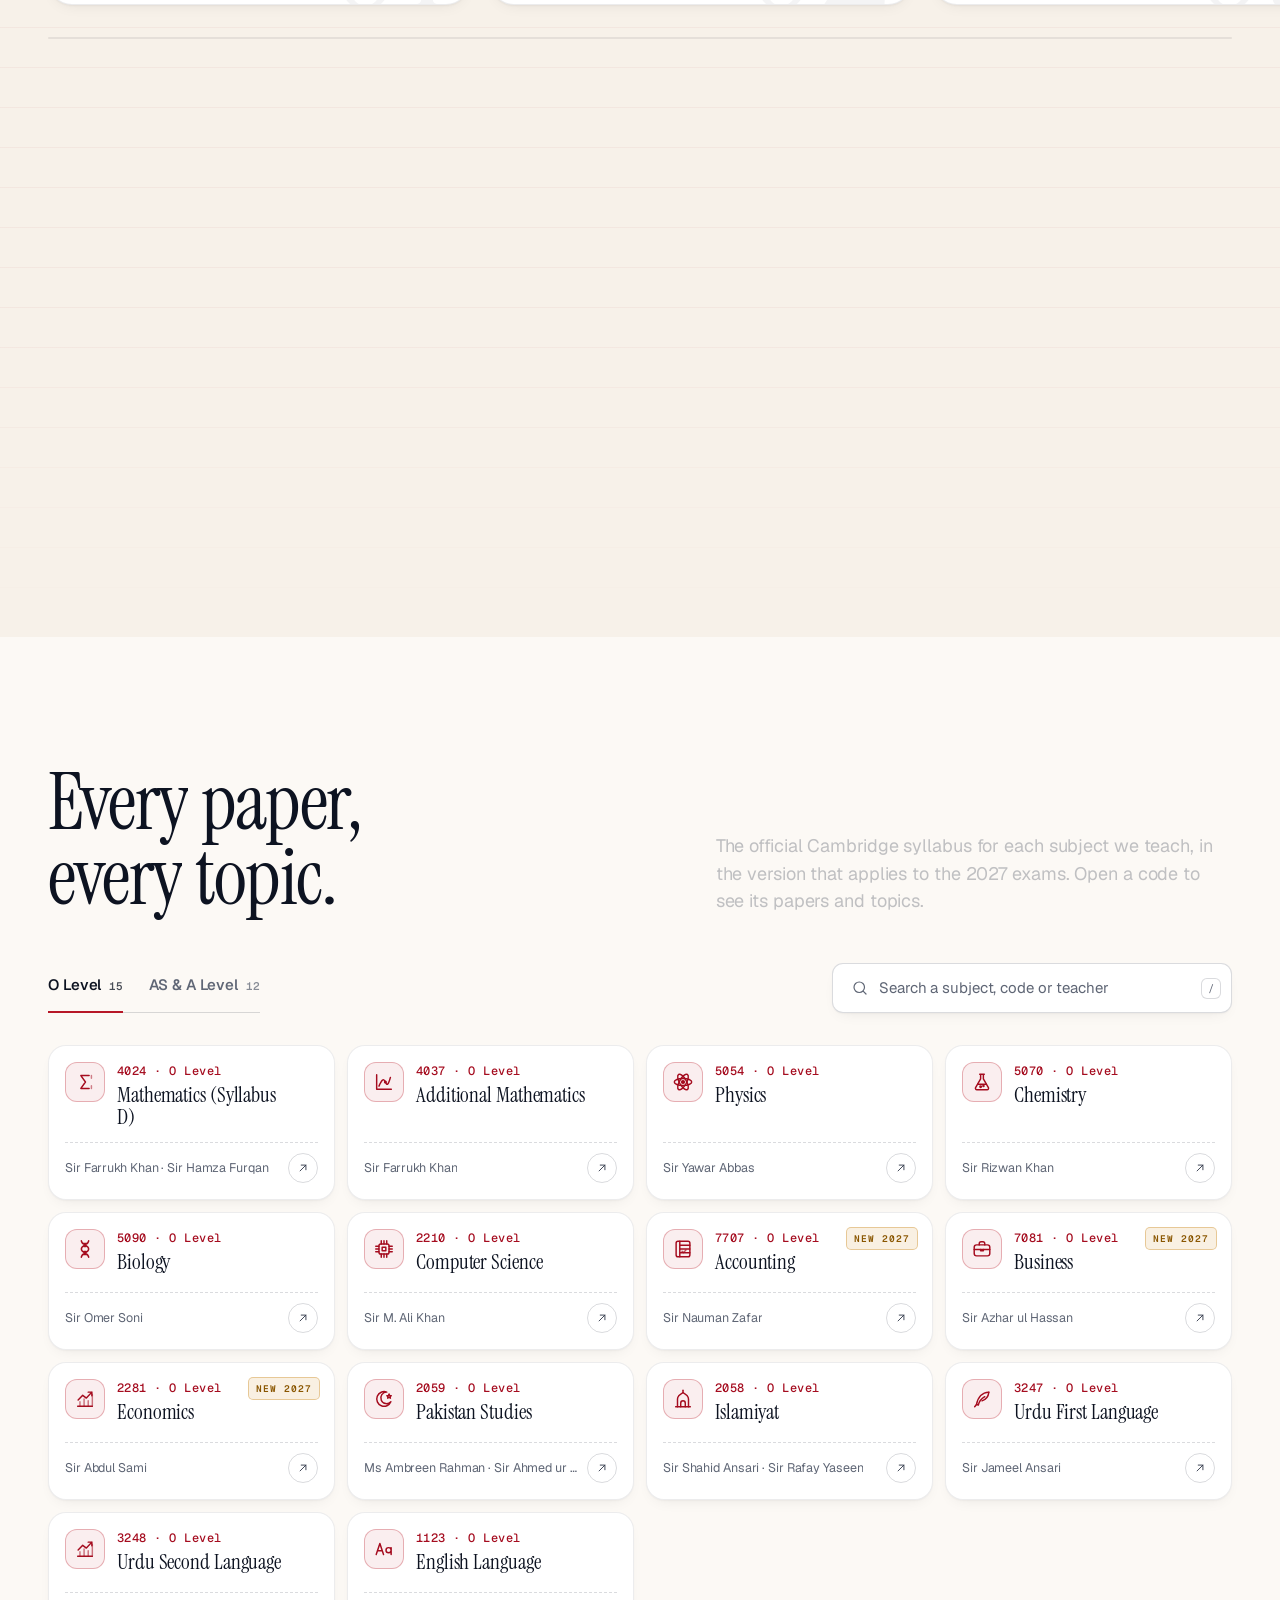
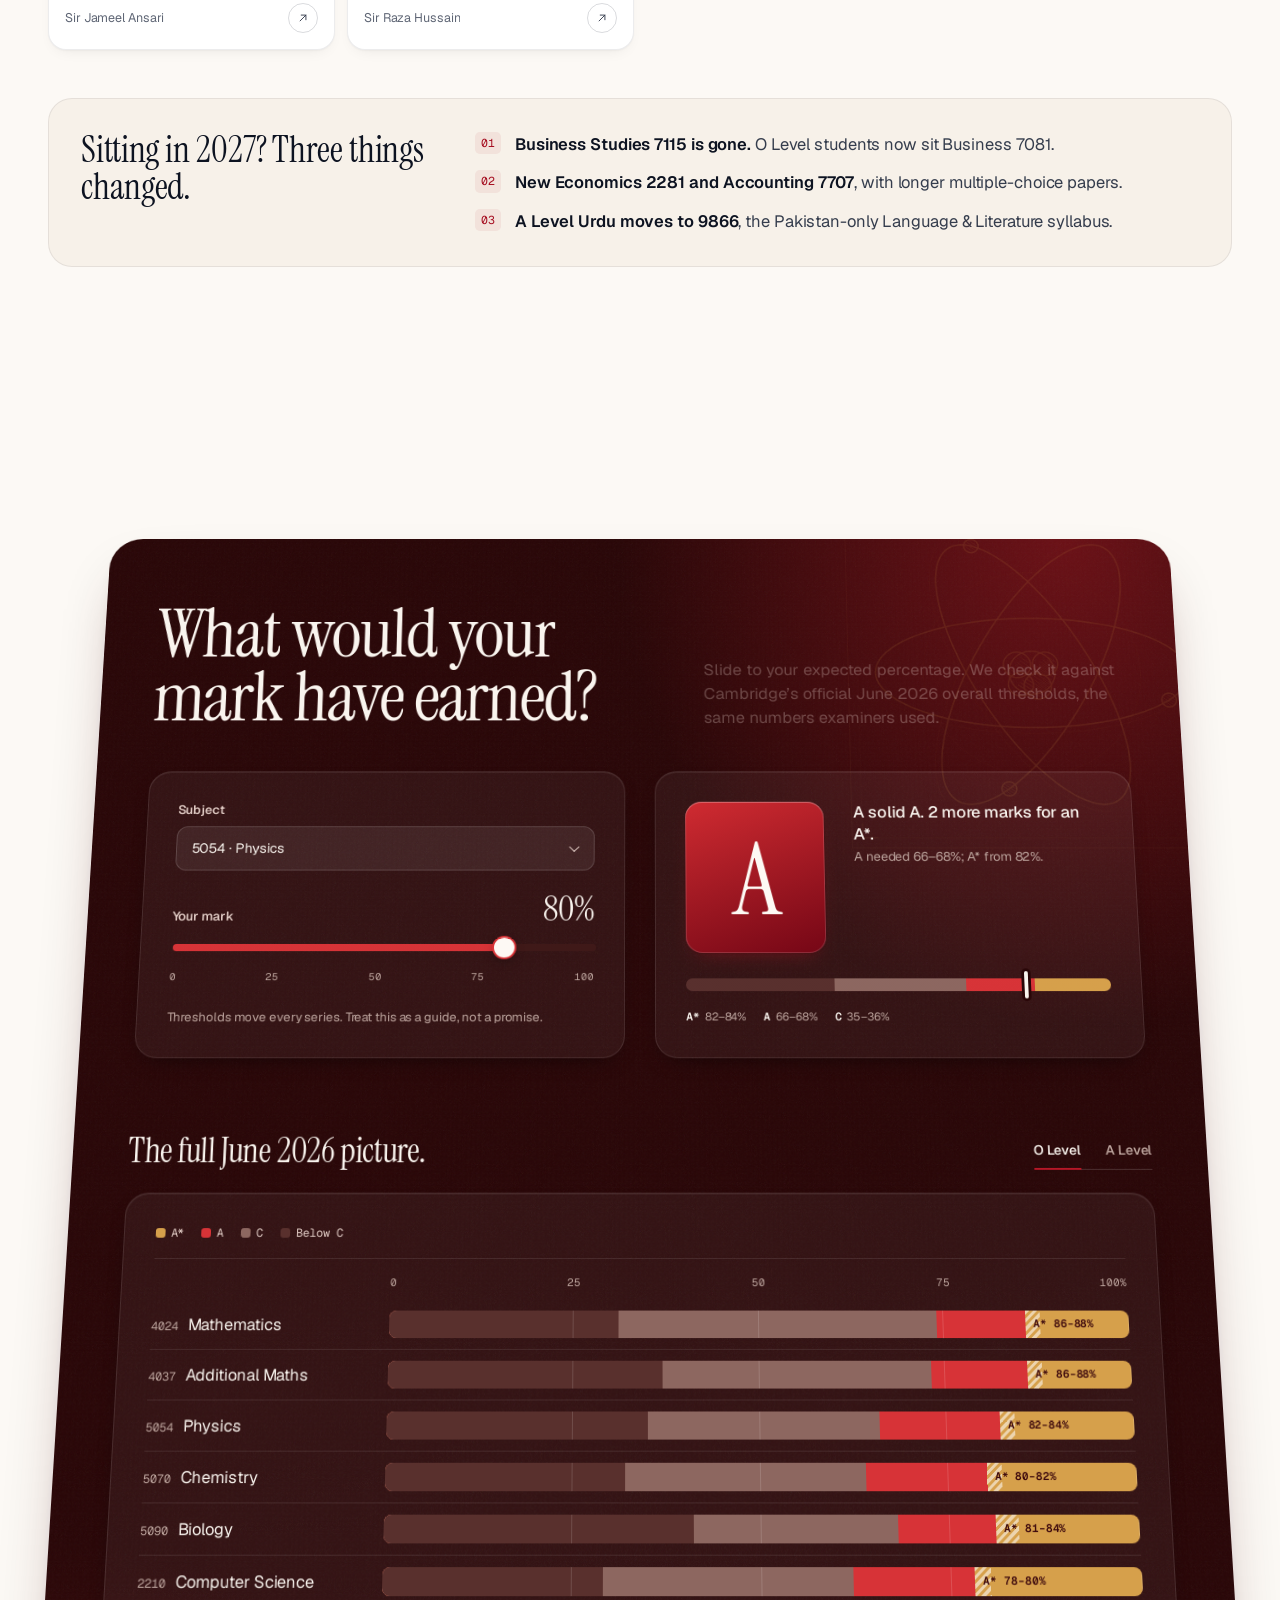
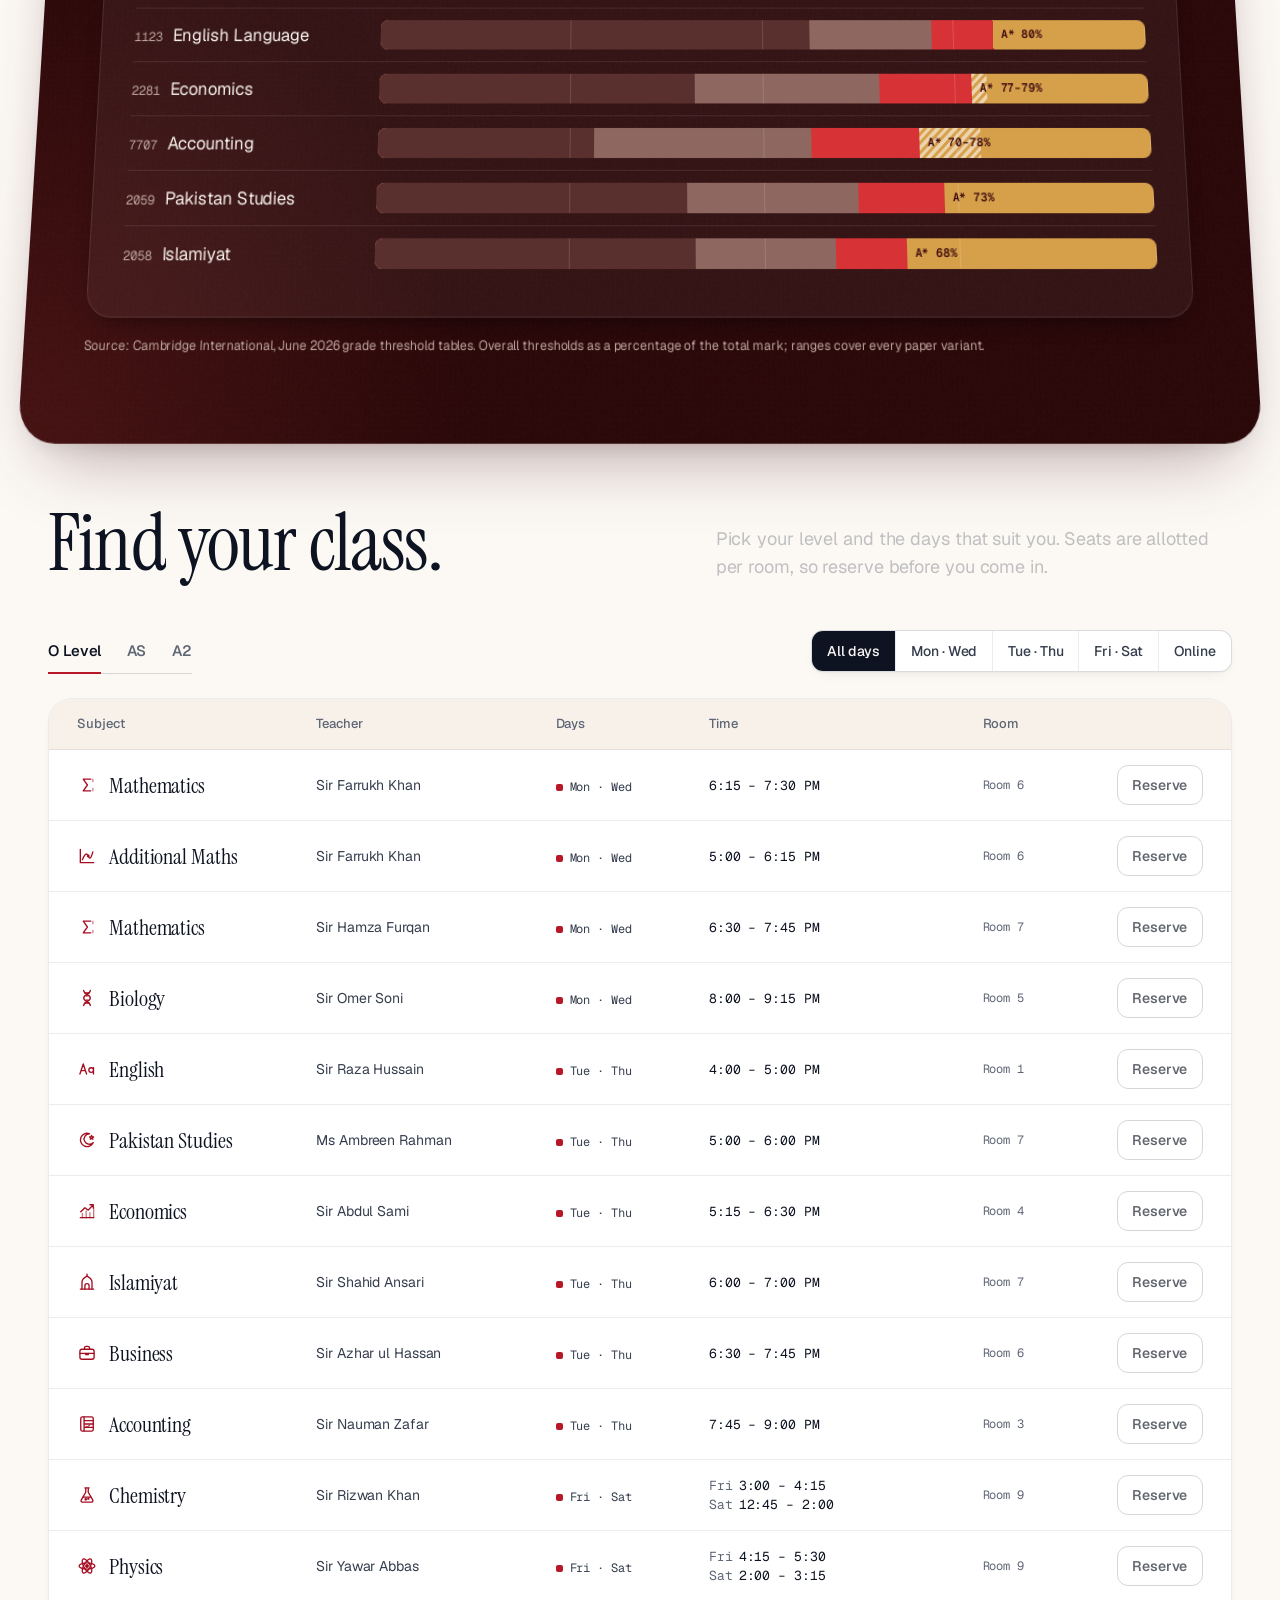
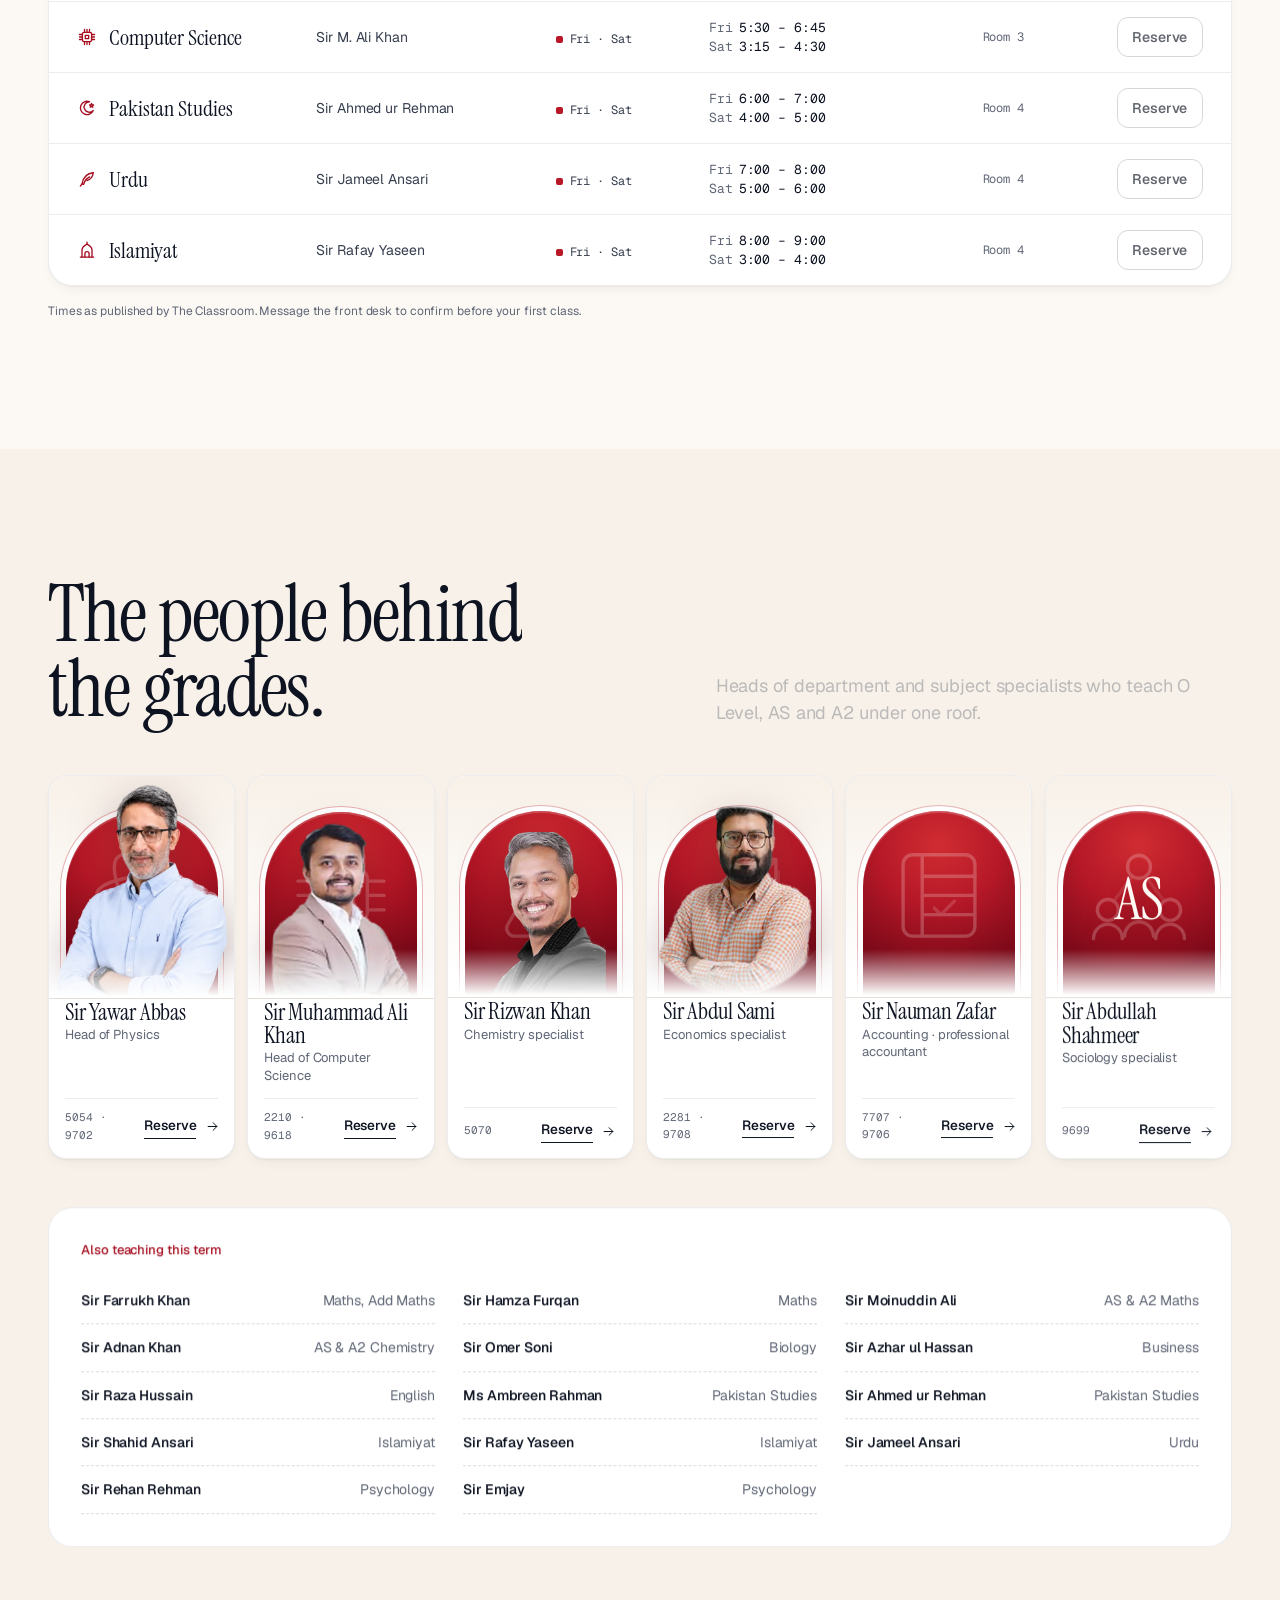
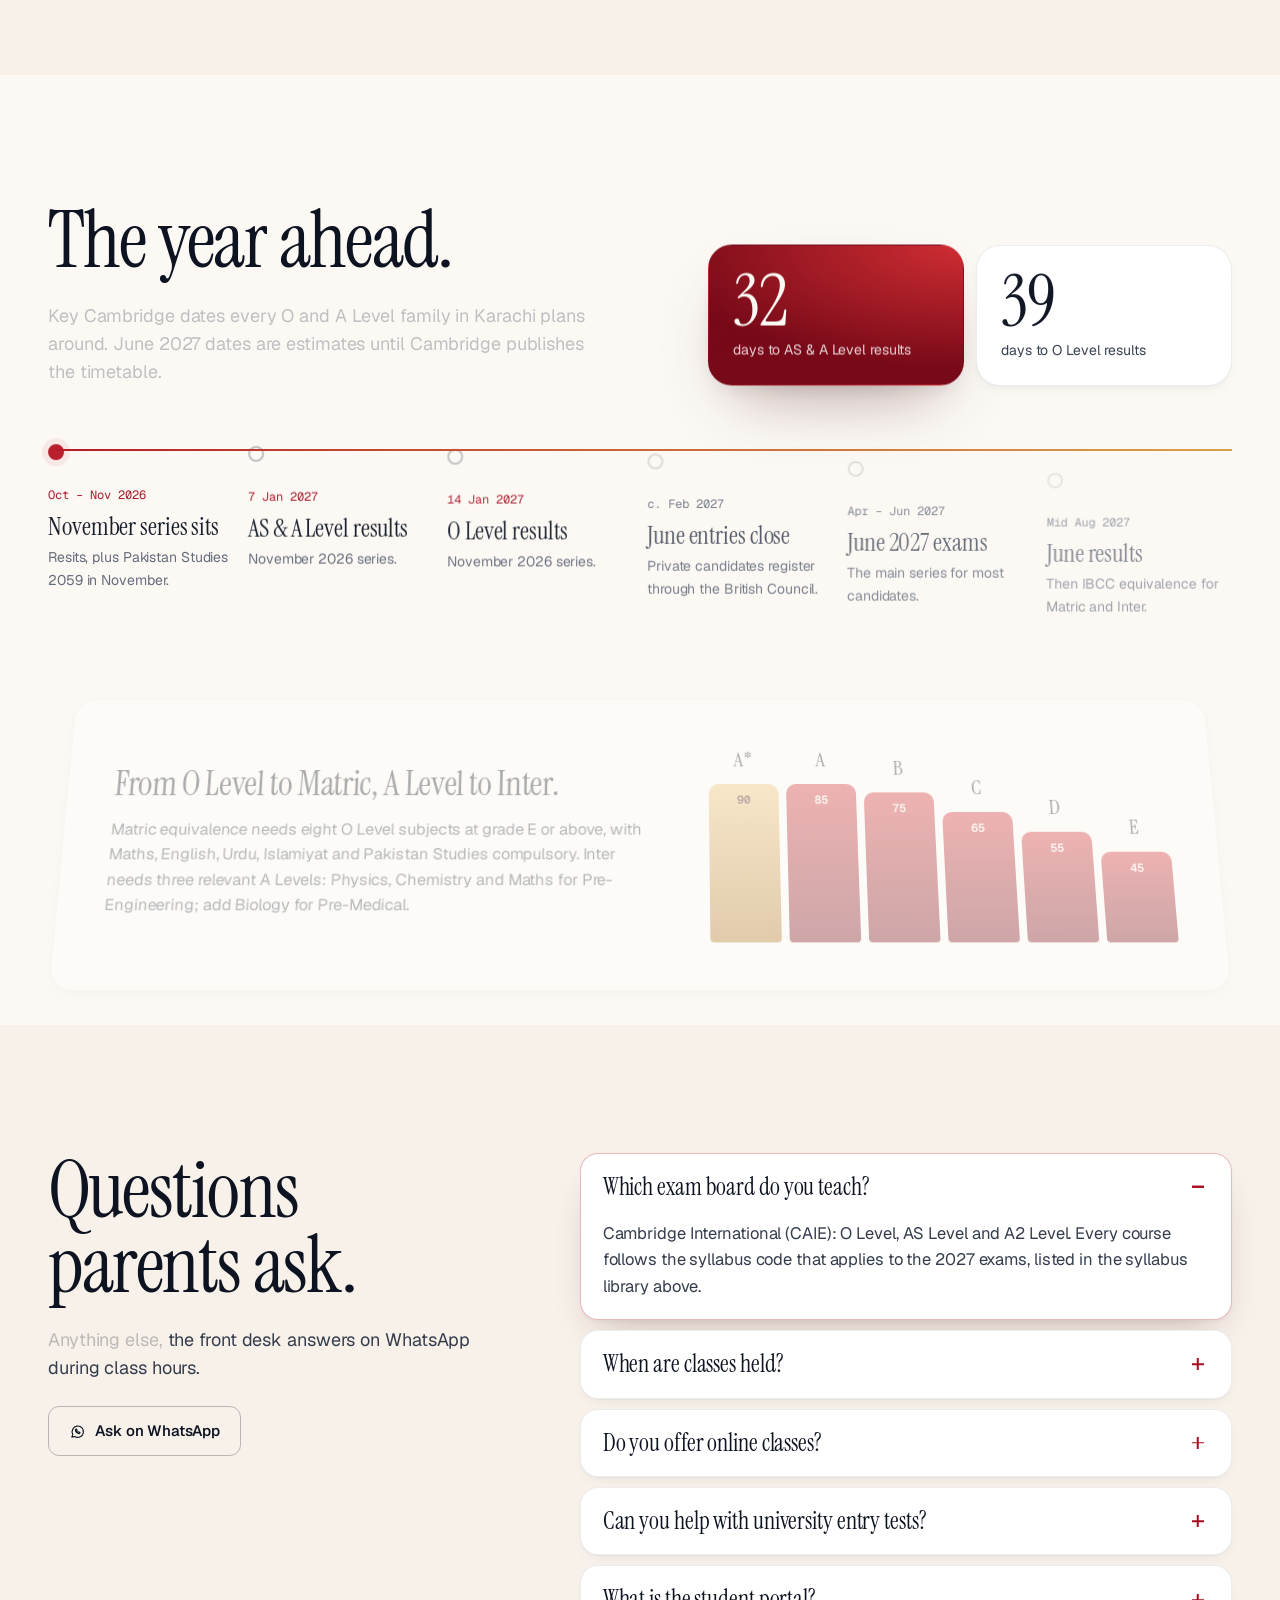
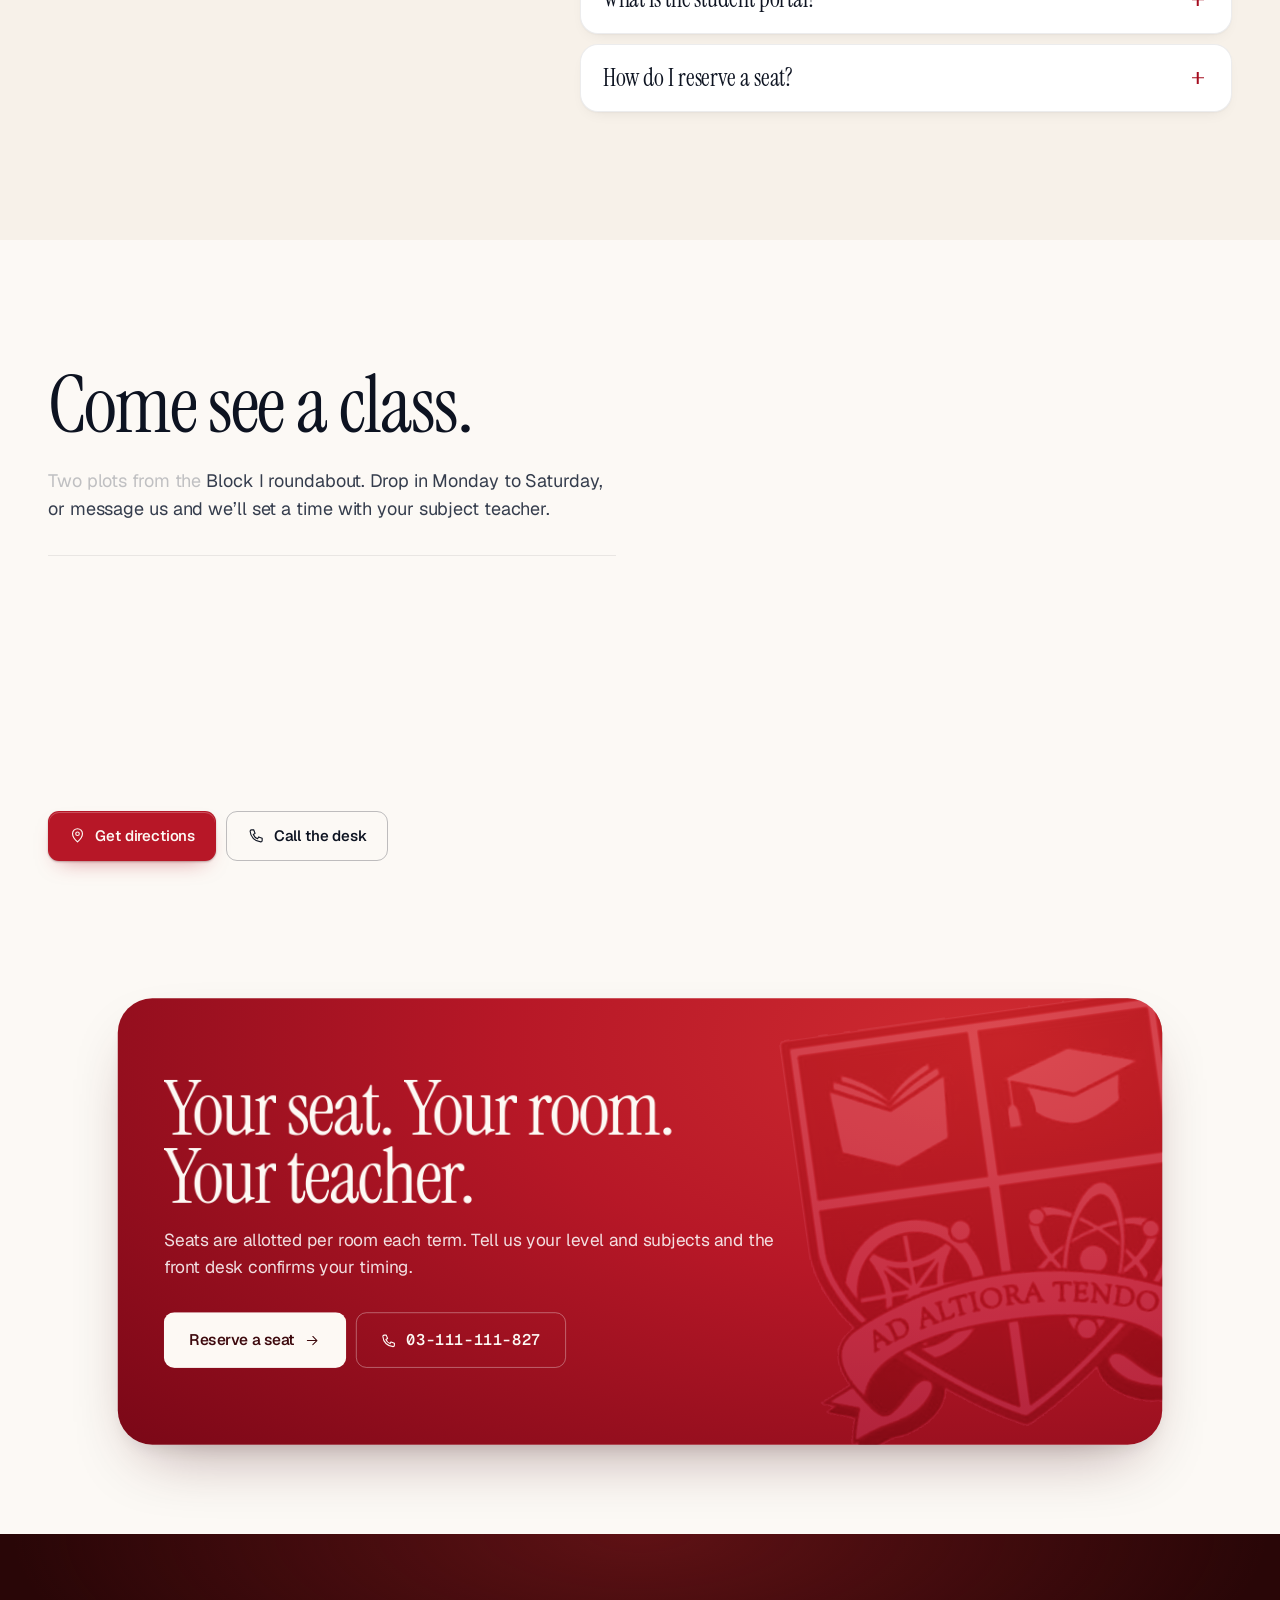
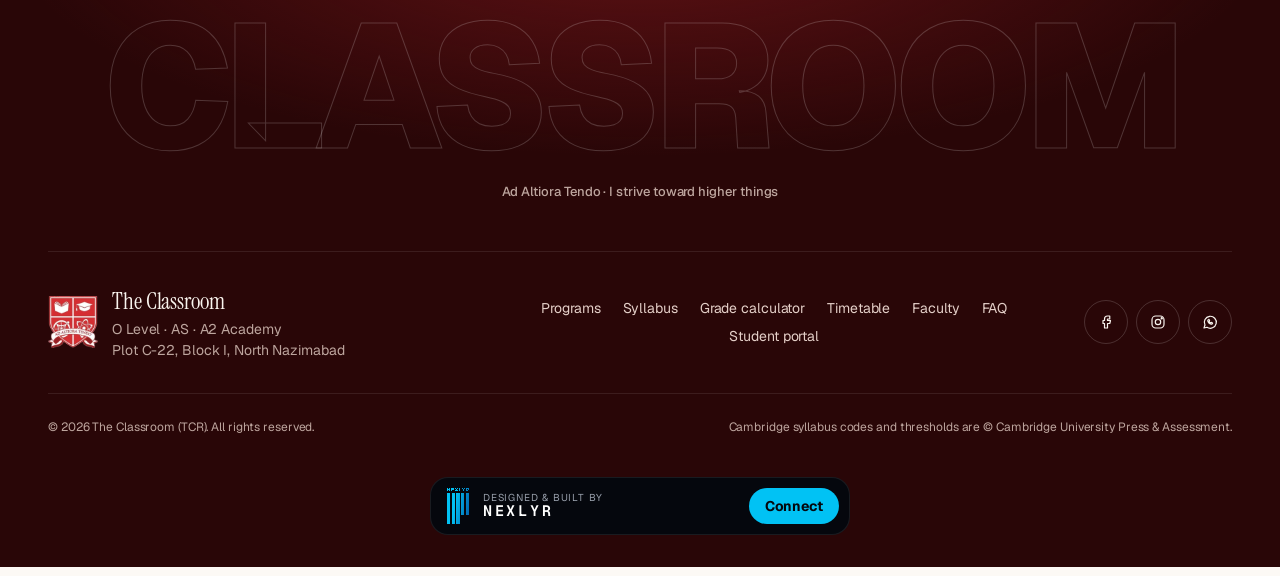
==== commit 49cd5013: "Refinement: compact cards, mobile swipe rows, no capsule shapes or tracked caps - Faculty becomes a " ====
--- a/index.html
+++ b/index.html
@@ -17,7 +17,7 @@
 <link rel="preload" href="assets/img/crest.webp" as="image" fetchpriority="high">
 <link rel="preload" href="assets/img/crest-sm.webp" as="image">
 <style>.ldx,.loader{display:none}html.ld-on .ldx{display:contents}svg.i{width:18px;height:18px;fill:none;stroke:currentColor}[hidden]{display:none!important}body{margin:0;background:#fdfbf8;color:#1b2033}[data-theme=dark] body{background:#0b0f1c;color:#f6f3ee}img{max-width:100%;height:auto}</style>
-<link rel="stylesheet" href="assets/css/style.css?v=5c8aa409">
+<link rel="stylesheet" href="assets/css/style.css?v=72b8d48c">
 <script>(function(){var d=document.documentElement,t="light";try{t=localStorage.getItem("tcr-theme")||"light"}catch(e){}d.dataset.theme=t;try{if(!sessionStorage.getItem("tcr-seen")&&!matchMedia("(prefers-reduced-motion: reduce)").matches)d.classList.add("ld-on")}catch(e){}})();</script>
 <script type="application/ld+json">
 {"@context":"https://schema.org","@type":"EducationalOrganization","name":"The Classroom (TCR)","alternateName":"The Classroom North Nazimabad","url":"https://www.theclassroom.pk","logo":"https://www.theclassroom.pk/assets/img/crest-full.webp","email":"info@theclassroom.pk","telephone":"+92 311 1111827","address":{"@type":"PostalAddress","streetAddress":"Plot C-22, Block I, North Nazimabad","addressLocality":"Karachi","postalCode":"74700","addressCountry":"PK"},"geo":{"@type":"GeoCoordinates","latitude":24.9441,"longitude":67.0463},"slogan":"Ad Altiora Tendo"}
@@ -369,34 +369,34 @@
       </div>
       <div class="fac-grid">
         <article class="fac card-in has-photo">
-          <figure class="fac__stage"><svg class="fac__glyph" aria-hidden="true"><use href="assets/img/icons.svg#s-physics"/></svg><img class="fac__img" src="assets/img/faculty/yawar-abbas.webp" srcset="assets/img/faculty/yawar-abbas.webp 1x, assets/img/faculty/yawar-abbas-lg.webp 2x" width="512" height="640" alt="Sir Yawar Abbas" loading="lazy" decoding="async"><span class="fac__code mono">5054 · 9702</span></figure>
+          <figure class="fac__stage"><svg class="fac__glyph" aria-hidden="true"><use href="assets/img/icons.svg#s-physics"/></svg><img class="fac__img" src="assets/img/faculty/yawar-abbas.webp" srcset="assets/img/faculty/yawar-abbas.webp 1x, assets/img/faculty/yawar-abbas-lg.webp 2x" width="512" height="640" alt="Sir Yawar Abbas" loading="lazy" decoding="async"></figure>
           <div class="fac__body"><div class="fac__top"><span class="fac__ic" aria-hidden="true"><svg class="i"><use href="assets/img/icons.svg#s-physics"/></svg></span><span class="fac__lv mono">O · AS · A2</span></div><h3>Sir Yawar Abbas</h3><p>Head of Physics</p>
-          <div class="fac__foot"><span class="mono">Physics</span><button class="btn btn--text btn--xs" data-book data-book-subject="Physics"><span>Reserve</span><svg class="i"><use href="assets/img/icons.svg#arrow"/></svg></button></div></div>
+          <div class="fac__foot"><span class="mono">5054 · 9702</span><button class="btn btn--text btn--xs" data-book data-book-subject="Physics"><span>Reserve</span><svg class="i"><use href="assets/img/icons.svg#arrow"/></svg></button></div></div>
         </article>
         <article class="fac card-in has-photo">
-          <figure class="fac__stage"><svg class="fac__glyph" aria-hidden="true"><use href="assets/img/icons.svg#s-cs"/></svg><img class="fac__img" style="--fs:0.82" src="assets/img/faculty/muhammad-ali-khan.webp" srcset="assets/img/faculty/muhammad-ali-khan.webp 1x, assets/img/faculty/muhammad-ali-khan-lg.webp 2x" width="512" height="640" alt="Sir Muhammad Ali Khan" loading="lazy" decoding="async"><span class="fac__code mono">2210 · 9618</span></figure>
+          <figure class="fac__stage"><svg class="fac__glyph" aria-hidden="true"><use href="assets/img/icons.svg#s-cs"/></svg><img class="fac__img" style="--fs:0.82" src="assets/img/faculty/muhammad-ali-khan.webp" srcset="assets/img/faculty/muhammad-ali-khan.webp 1x, assets/img/faculty/muhammad-ali-khan-lg.webp 2x" width="512" height="640" alt="Sir Muhammad Ali Khan" loading="lazy" decoding="async"></figure>
           <div class="fac__body"><div class="fac__top"><span class="fac__ic" aria-hidden="true"><svg class="i"><use href="assets/img/icons.svg#s-cs"/></svg></span><span class="fac__lv mono">O · AS · A2</span></div><h3>Sir Muhammad Ali Khan</h3><p>Head of Computer Science</p>
-          <div class="fac__foot"><span class="mono">Computer Science</span><button class="btn btn--text btn--xs" data-book data-book-subject="Computer Science"><span>Reserve</span><svg class="i"><use href="assets/img/icons.svg#arrow"/></svg></button></div></div>
+          <div class="fac__foot"><span class="mono">2210 · 9618</span><button class="btn btn--text btn--xs" data-book data-book-subject="Computer Science"><span>Reserve</span><svg class="i"><use href="assets/img/icons.svg#arrow"/></svg></button></div></div>
         </article>
         <article class="fac card-in has-photo">
-          <figure class="fac__stage"><svg class="fac__glyph" aria-hidden="true"><use href="assets/img/icons.svg#s-chem"/></svg><img class="fac__img" style="--fs:0.78" src="assets/img/faculty/rizwan-khan.webp" srcset="assets/img/faculty/rizwan-khan.webp 1x, assets/img/faculty/rizwan-khan-lg.webp 2x" width="486" height="607" alt="Sir Rizwan Khan" loading="lazy" decoding="async"><span class="fac__code mono">5070</span></figure>
+          <figure class="fac__stage"><svg class="fac__glyph" aria-hidden="true"><use href="assets/img/icons.svg#s-chem"/></svg><img class="fac__img" style="--fs:0.78" src="assets/img/faculty/rizwan-khan.webp" srcset="assets/img/faculty/rizwan-khan.webp 1x, assets/img/faculty/rizwan-khan-lg.webp 2x" width="486" height="607" alt="Sir Rizwan Khan" loading="lazy" decoding="async"></figure>
           <div class="fac__body"><div class="fac__top"><span class="fac__ic" aria-hidden="true"><svg class="i"><use href="assets/img/icons.svg#s-chem"/></svg></span><span class="fac__lv mono">O Level</span></div><h3>Sir Rizwan Khan</h3><p>Chemistry specialist</p>
-          <div class="fac__foot"><span class="mono">Chemistry</span><button class="btn btn--text btn--xs" data-book data-book-subject="Chemistry"><span>Reserve</span><svg class="i"><use href="assets/img/icons.svg#arrow"/></svg></button></div></div>
+          <div class="fac__foot"><span class="mono">5070</span><button class="btn btn--text btn--xs" data-book data-book-subject="Chemistry"><span>Reserve</span><svg class="i"><use href="assets/img/icons.svg#arrow"/></svg></button></div></div>
         </article>
         <article class="fac card-in has-photo">
-          <figure class="fac__stage"><svg class="fac__glyph" aria-hidden="true"><use href="assets/img/icons.svg#s-eco"/></svg><img class="fac__img" style="--fs:0.9" src="assets/img/faculty/abdul-sami.webp" srcset="assets/img/faculty/abdul-sami.webp 1x, assets/img/faculty/abdul-sami-lg.webp 2x" width="551" height="640" alt="Sir Abdul Sami" loading="lazy" decoding="async"><span class="fac__code mono">2281 · 9708</span></figure>
+          <figure class="fac__stage"><svg class="fac__glyph" aria-hidden="true"><use href="assets/img/icons.svg#s-eco"/></svg><img class="fac__img" style="--fs:0.9" src="assets/img/faculty/abdul-sami.webp" srcset="assets/img/faculty/abdul-sami.webp 1x, assets/img/faculty/abdul-sami-lg.webp 2x" width="551" height="640" alt="Sir Abdul Sami" loading="lazy" decoding="async"></figure>
           <div class="fac__body"><div class="fac__top"><span class="fac__ic" aria-hidden="true"><svg class="i"><use href="assets/img/icons.svg#s-eco"/></svg></span><span class="fac__lv mono">O · AS · A2</span></div><h3>Sir Abdul Sami</h3><p>Economics specialist</p>
-          <div class="fac__foot"><span class="mono">Economics</span><button class="btn btn--text btn--xs" data-book data-book-subject="Economics"><span>Reserve</span><svg class="i"><use href="assets/img/icons.svg#arrow"/></svg></button></div></div>
+          <div class="fac__foot"><span class="mono">2281 · 9708</span><button class="btn btn--text btn--xs" data-book data-book-subject="Economics"><span>Reserve</span><svg class="i"><use href="assets/img/icons.svg#arrow"/></svg></button></div></div>
         </article>
         <article class="fac card-in has-photo">
-          <figure class="fac__stage"><svg class="fac__glyph" aria-hidden="true"><use href="assets/img/icons.svg#s-acc"/></svg><img class="fac__img" style="--fs:0.93" src="assets/img/faculty/nauman-zafar.webp" srcset="assets/img/faculty/nauman-zafar.webp 1x, assets/img/faculty/nauman-zafar-lg.webp 2x" width="512" height="640" alt="Sir Nauman Zafar" loading="lazy" decoding="async"><span class="fac__code mono">7707 · 9706</span></figure>
+          <figure class="fac__stage"><svg class="fac__glyph" aria-hidden="true"><use href="assets/img/icons.svg#s-acc"/></svg><img class="fac__img" style="--fs:0.93" src="assets/img/faculty/nauman-zafar.webp" srcset="assets/img/faculty/nauman-zafar.webp 1x, assets/img/faculty/nauman-zafar-lg.webp 2x" width="512" height="640" alt="Sir Nauman Zafar" loading="lazy" decoding="async"></figure>
           <div class="fac__body"><div class="fac__top"><span class="fac__ic" aria-hidden="true"><svg class="i"><use href="assets/img/icons.svg#s-acc"/></svg></span><span class="fac__lv mono">O · AS · A2</span></div><h3>Sir Nauman Zafar</h3><p>Accounting · professional accountant</p>
-          <div class="fac__foot"><span class="mono">Accounting</span><button class="btn btn--text btn--xs" data-book data-book-subject="Accounting"><span>Reserve</span><svg class="i"><use href="assets/img/icons.svg#arrow"/></svg></button></div></div>
+          <div class="fac__foot"><span class="mono">7707 · 9706</span><button class="btn btn--text btn--xs" data-book data-book-subject="Accounting"><span>Reserve</span><svg class="i"><use href="assets/img/icons.svg#arrow"/></svg></button></div></div>
         </article>
         <article class="fac card-in">
-          <figure class="fac__stage"><svg class="fac__glyph" aria-hidden="true"><use href="assets/img/icons.svg#s-soc"/></svg><span class="fac__mono" data-photo="abdullah-shahmeer">AS</span><span class="fac__code mono">9699</span></figure>
+          <figure class="fac__stage"><svg class="fac__glyph" aria-hidden="true"><use href="assets/img/icons.svg#s-soc"/></svg><span class="fac__mono" data-photo="abdullah-shahmeer">AS</span></figure>
           <div class="fac__body"><div class="fac__top"><span class="fac__ic" aria-hidden="true"><svg class="i"><use href="assets/img/icons.svg#s-soc"/></svg></span><span class="fac__lv mono">AS · A2 · online</span></div><h3>Sir Abdullah Shahmeer</h3><p>Sociology specialist</p>
-          <div class="fac__foot"><span class="mono">Sociology</span><button class="btn btn--text btn--xs" data-book data-book-subject="Sociology"><span>Reserve</span><svg class="i"><use href="assets/img/icons.svg#arrow"/></svg></button></div></div>
+          <div class="fac__foot"><span class="mono">9699</span><button class="btn btn--text btn--xs" data-book data-book-subject="Sociology"><span>Reserve</span><svg class="i"><use href="assets/img/icons.svg#arrow"/></svg></button></div></div>
         </article>
       </div>
       <div class="roster">
@@ -654,6 +654,6 @@
 <script src="assets/js/vendor/ScrollTrigger.min.js?v=05ca5ad8" defer></script>
 <script src="assets/js/data.js?v=3834400b" defer></script>
 <script src="assets/js/gl.js?v=68c15eba" defer></script>
-<script src="assets/js/main.js?v=7eb8066a" defer></script>
+<script src="assets/js/main.js?v=09fb2e64" defer></script>
 </body>
 </html>
--- a/assets/css/style.css
+++ b/assets/css/style.css
@@ -19,7 +19,7 @@
   --text-h2:clamp(2.8rem,1.3rem + 4.6vw,5.8rem);
   --text-display:clamp(3.6rem,1.2rem + 7.6vw,9.2rem);
   --space-2xs:.25rem;--space-xs:.5rem;--space-sm:.75rem;--space-md:1rem;--space-lg:1.5rem;--space-xl:2rem;--space-2xl:3rem;--space-3xl:5rem;--space-4xl:8rem;
-  --radius-xs:8px;--radius-sm:12px;--radius-md:18px;--radius-lg:24px;--radius-xl:36px;--radius-pill:999px;
+  --radius-xs:8px;--radius-sm:12px;--radius-md:18px;--radius-lg:24px;--radius-xl:36px;--radius-pill:11px;
   --ease-out:cubic-bezier(.16,1,.3,1);--ease-in:cubic-bezier(.7,0,.84,0);--ease-in-out:cubic-bezier(.65,0,.35,1);
   --dur-fast:.18s;--dur-med:.45s;--dur-slow:.9s;
   --wrap:1280px;--gut:clamp(18px,4vw,48px);
@@ -152,11 +152,11 @@
 
 /* ================= THEME SWITCH ================= */
 .theme{position:relative;display:inline-flex;padding:3px;border-radius:var(--radius-pill);background:var(--surface-3);border:1px solid var(--line)}
-.theme button{position:relative;z-index:1;width:32px;height:28px;display:grid;place-items:center;border-radius:var(--radius-pill);color:var(--ink-3);transition:color var(--dur-med)}
+.theme button{position:relative;z-index:1;width:32px;height:28px;display:grid;place-items:center;border-radius:8px;color:var(--ink-3);transition:color var(--dur-med)}
 .theme button[aria-pressed="true"]{color:var(--crimson)}
 [data-theme="dark"] .theme button[aria-pressed="true"]{color:var(--gold)}
 .theme button .i{width:15px;height:15px}
-.theme__thumb{position:absolute;top:3px;left:3px;width:32px;height:28px;border-radius:var(--radius-pill);background:var(--surface);box-shadow:var(--shadow-1);transition:transform var(--dur-med) var(--ease-out)}
+.theme__thumb{position:absolute;top:3px;left:3px;width:32px;height:28px;border-radius:8px;background:var(--surface);box-shadow:var(--shadow-1);transition:transform var(--dur-med) var(--ease-out)}
 [data-theme="dark"] .theme__thumb{transform:translateX(32px);background:var(--surface-2)}
 
 /* ================= AMBIENT ================= */
@@ -208,7 +208,7 @@
 /* ================= NAV · glass pill ================= */
 .nav{position:fixed;top:54px;left:0;right:0;z-index:var(--z-nav);display:flex;justify-content:center;pointer-events:none;transition:top var(--dur-med) var(--ease-out)}
 .nav.is-scrolled,.announce-off .nav{top:12px}
-.nav__pill{position:relative;pointer-events:auto;width:min(1220px,100% - 24px);display:flex;align-items:center;gap:var(--space-md);padding:7px 7px 7px 14px;border-radius:var(--radius-pill);background:var(--glass);box-shadow:var(--shadow-1);backdrop-filter:blur(20px) saturate(170%);-webkit-backdrop-filter:blur(20px) saturate(170%);transition:width var(--dur-slow) var(--ease-out),transform var(--dur-med) var(--ease-out),box-shadow var(--dur-med)}
+.nav__pill{position:relative;pointer-events:auto;width:min(1220px,100% - 24px);display:flex;align-items:center;gap:var(--space-md);padding:7px 7px 7px 14px;border-radius:18px;background:var(--glass);box-shadow:var(--shadow-1);backdrop-filter:blur(20px) saturate(170%);-webkit-backdrop-filter:blur(20px) saturate(170%);transition:width var(--dur-slow) var(--ease-out),transform var(--dur-med) var(--ease-out),box-shadow var(--dur-med)}
 .nav__pill::after{content:"";position:absolute;inset:0;border-radius:inherit;padding:1px;pointer-events:none;background:linear-gradient(120deg,oklch(100% 0 0 / .95),oklch(100% 0 0 / .2) 40%,oklch(56% .2 25 / .3) 75%,oklch(100% 0 0 / .7));-webkit-mask:linear-gradient(#000 0 0) content-box,linear-gradient(#000 0 0);-webkit-mask-composite:xor;mask:linear-gradient(#000 0 0) content-box exclude,linear-gradient(#000 0 0)}
 [data-theme="dark"] .nav__pill::after{background:linear-gradient(120deg,oklch(100% 0 0 / .22),oklch(100% 0 0 / .04) 40%,oklch(57% .2 25 / .4) 75%,oklch(100% 0 0 / .12))}
 .nav.is-scrolled .nav__pill{width:min(1080px,100% - 24px);box-shadow:var(--shadow-2)}
@@ -217,12 +217,12 @@
 .nav__crest{width:32px;height:auto}
 .nav__name{display:flex;flex-direction:column;line-height:1}
 .nav__name b{font-family:var(--font-display);font-weight:400;font-size:1.36rem;letter-spacing:-.01em}
-.nav__name small{font-family:var(--font-mono);font-size:9.5px;letter-spacing:.18em;text-transform:uppercase;color:var(--red-text);margin-top:4px}
+.nav__name small{font-size:11.5px;font-weight:500;letter-spacing:0;color:var(--red-text);margin-top:4px}
 .nav__links{position:relative;display:flex;gap:2px;margin-inline:auto}
-.nav__links a{position:relative;z-index:1;padding:8px 13px;border-radius:var(--radius-pill);font-size:14px;font-weight:500;color:var(--ink-2);white-space:nowrap;transition:color var(--dur-fast)}
+.nav__links a{position:relative;z-index:1;padding:8px 13px;border-radius:9px;font-size:14px;font-weight:500;color:var(--ink-2);white-space:nowrap;transition:color var(--dur-fast)}
 .nav__links a:hover,.nav__links a.is-active{color:var(--ink)}
 .nav__links a.is-active::after{content:"";position:absolute;left:50%;bottom:3px;width:4px;height:4px;border-radius:50%;background:var(--crimson);translate:-50% 0}
-.nav__ind{position:absolute;z-index:0;top:0;bottom:0;left:0;width:0;border-radius:var(--radius-pill);background:var(--red-soft);opacity:0;transition:transform var(--dur-med) var(--ease-out),width var(--dur-med) var(--ease-out),opacity var(--dur-fast)}
+.nav__ind{position:absolute;z-index:0;top:0;bottom:0;left:0;width:0;border-radius:9px;background:var(--red-soft);opacity:0;transition:transform var(--dur-med) var(--ease-out),width var(--dur-med) var(--ease-out),opacity var(--dur-fast)}
 .nav__cta{display:flex;align-items:center;gap:6px;flex-shrink:0}
 .nav__burger{display:none;width:42px;height:42px;border-radius:50%;background:var(--surface);border:1px solid var(--line);position:relative}
 .nav__burger i{position:absolute;left:13px;right:13px;height:1.5px;background:var(--ink);transition:transform var(--dur-med) var(--ease-out)}
@@ -246,7 +246,8 @@
 .hero__glow--a{width:900px;height:900px;right:-260px;top:-260px;background:radial-gradient(closest-side,oklch(62% .17 25 / .13),transparent)}
 [data-theme="dark"] .hero__glow--a{background:radial-gradient(closest-side,oklch(48% .18 25 / .4),transparent)}
 .hero__inner{position:relative;display:grid;grid-template-columns:minmax(0,1.08fr) minmax(0,.92fr);gap:var(--space-2xl);align-items:center}
-.hero__motto{display:inline-flex;align-items:center;gap:10px;font-family:var(--font-mono);font-size:11.5px;letter-spacing:.26em;text-transform:uppercase;color:var(--red-text);padding:8px 14px;border:1px solid var(--red-line);border-radius:var(--radius-pill);background:var(--surface);box-shadow:var(--shadow-1)}
+.hero__motto{display:inline-flex;align-items:center;gap:14px;font-family:var(--font-display);font-size:1.35rem;line-height:1;color:var(--red-text)}
+.hero__motto .dot{width:40px;height:1px;border-radius:0;background:currentColor;animation:none}
 .dot{width:7px;height:7px;border-radius:50%;background:var(--crimson);animation:dotbeat 2.4s var(--ease-in-out) infinite}
 @keyframes dotbeat{0%{box-shadow:0 0 0 0 oklch(50% .19 24 / .45)}70%,100%{box-shadow:0 0 0 8px oklch(50% .19 24 / 0)}}
 .hero__title{font-family:var(--font-display);font-weight:400;font-size:var(--text-display);line-height:.86;letter-spacing:-.032em;margin:var(--space-lg) 0;overflow-wrap:anywhere;min-width:0}
@@ -266,8 +267,9 @@
 .find__bar.swap input::placeholder{opacity:0}
 .find__lv{display:flex;align-items:center;flex-wrap:wrap;gap:6px;font-size:13px;color:var(--ink-3)}
 .find__lv span{margin-right:4px}
-.find__lv button{height:32px;padding:0 14px;border-radius:var(--radius-pill);border:1px solid var(--line-2);font-size:13px;font-weight:550;color:var(--ink-2);background:var(--surface);transition:background-color var(--dur-fast),color var(--dur-fast),border-color var(--dur-fast),transform var(--dur-med) var(--ease-out)}
-.find__lv button:hover{background:var(--crimson);border-color:var(--crimson);color:var(--on-crimson);transform:translateY(-2px)}
+.find__lv button{position:relative;height:28px;padding:0 2px;margin-right:12px;font-size:14px;font-weight:550;color:var(--ink);border-bottom:1px solid var(--line-3);transition:color var(--dur-fast),border-color var(--dur-fast)}
+.find__lv button:hover{color:var(--red-text);border-color:var(--crimson)}
+.find__lv button::after{content:" →";color:var(--red-text)}
 
 .hero__stage{position:relative;aspect-ratio:1;max-width:560px;width:100%;justify-self:center;perspective:1000px}
 .stage__rings{position:absolute;inset:6%;pointer-events:none}
@@ -280,7 +282,7 @@
 [data-theme="dark"] .medal__disc{background:radial-gradient(circle at 32% 24%,oklch(28% .04 265),oklch(18% .032 265) 70%)}
 .medal__crest{width:62%;height:auto;filter:drop-shadow(0 12px 18px oklch(36% .14 23 / .3));animation:float 6s var(--ease-in-out) infinite}
 @keyframes float{50%{translate:0 -6px}}
-.chip{position:absolute;z-index:2;display:flex;align-items:center;gap:8px;padding:9px 14px;border-radius:var(--radius-pill);font-size:13.5px;font-weight:500;white-space:nowrap;color:var(--ink-2);background:var(--glass);border:1px solid var(--glass-edge);box-shadow:var(--shadow-1);backdrop-filter:blur(14px) saturate(160%);-webkit-backdrop-filter:blur(14px) saturate(160%);animation:float 7s var(--ease-in-out) infinite}
+.chip{position:absolute;z-index:2;display:flex;align-items:center;gap:8px;padding:9px 14px;border-radius:12px;font-size:13.5px;font-weight:500;white-space:nowrap;color:var(--ink-2);background:var(--glass);border:1px solid var(--glass-edge);box-shadow:var(--shadow-1);backdrop-filter:blur(14px) saturate(160%);-webkit-backdrop-filter:blur(14px) saturate(160%);animation:float 7s var(--ease-in-out) infinite}
 .chip .i{color:var(--red-text);width:15px;height:15px}
 .chip--a{left:-70%;top:-34%;animation-delay:-1s}
 .chip--b{right:-74%;top:38%;animation-delay:-3s}
@@ -291,7 +293,7 @@
 .stage__dots i.on{width:18px;border-radius:4px;background:var(--crimson)}
 .nextc{position:absolute;z-index:3;left:-6%;bottom:6%;width:min(290px,72%);display:grid;gap:3px;padding:14px 16px;border-radius:var(--radius-md);background:var(--glass);border:1px solid var(--glass-edge);box-shadow:var(--shadow-3);backdrop-filter:blur(18px) saturate(170%);-webkit-backdrop-filter:blur(18px) saturate(170%);transition:border-color var(--dur-med);animation:float 8s var(--ease-in-out) infinite;animation-delay:-2s}
 .nextc:hover{border-color:var(--red-line)}
-.nextc__k{display:flex;align-items:center;gap:8px;font-size:10.5px;letter-spacing:.14em;text-transform:uppercase;color:var(--red-text)}
+.nextc__k{display:flex;align-items:center;gap:8px;font-size:12.5px;font-weight:500;color:var(--red-text)}
 .nextc__s{font-family:var(--font-display);font-weight:400;font-size:1.5rem;line-height:1.05;margin-top:4px}
 .nextc__m{font-size:13.5px;color:var(--ink-2)}
 .nextc__t{margin-top:6px;justify-self:start;font-size:12px;padding:3px 9px;border-radius:6px;background:var(--red-soft);color:var(--red-text);font-weight:600}
@@ -332,7 +334,7 @@
 .why{padding:var(--space-4xl) 0 var(--space-3xl)}
 .bento{display:grid;grid-template-columns:repeat(12,minmax(0,1fr));grid-auto-rows:minmax(160px,auto);gap:16px}
 .tile{padding:var(--space-lg) 28px;display:flex;flex-direction:column;gap:10px;overflow:hidden}
-.tile__k{font-family:var(--font-mono);font-size:11px;letter-spacing:.16em;text-transform:uppercase;color:var(--ink-3)}
+.tile__k{font-family:var(--font-body);font-size:13px;font-weight:500;letter-spacing:-.005em;color:var(--ink-3)}
 .tile__ic+.tile__k{margin-top:6px}
 .tile__big{display:flex;align-items:baseline;gap:12px;flex-wrap:wrap}
 .tile__big b{font-family:var(--font-display);font-weight:400;font-size:clamp(3.6rem,2.2rem + 3.2vw,6.2rem);line-height:.88;letter-spacing:-.03em}
@@ -391,15 +393,16 @@
 .prog__plate{position:absolute;right:-30px;top:-26px;width:220px;height:220px;color:var(--crimson);opacity:.26;pointer-events:none;transition:opacity .6s var(--ease-out),transform .9s var(--ease-out)}
 [data-theme="dark"] .prog__plate{color:var(--red-text);opacity:.3}
 .prog:hover .prog__plate{opacity:.5;transform:rotate(-4deg) scale(1.04)}
-.prog__step{font-family:var(--font-mono);font-size:11px;letter-spacing:.14em;text-transform:uppercase;color:var(--red-text)}
+.prog__step{font-family:var(--font-body);font-size:13px;font-weight:500;letter-spacing:-.005em;color:var(--red-text)}
 .prog__big{position:absolute;right:20px;bottom:-34px;font-family:var(--font-display);font-size:11rem;line-height:1;color:var(--ink);opacity:.045;pointer-events:none}
 .prog h3{font-family:var(--font-display);font-weight:400;font-size:clamp(2.5rem,1.9rem + 1.5vw,3.5rem);line-height:.94;letter-spacing:-.02em;margin-top:72px;max-width:10ch}
 .prog p{color:var(--ink-2);font-size:15px}
 .prog__foot{margin-top:auto;display:flex;align-items:center;justify-content:space-between;gap:12px;padding-top:var(--space-md);border-top:1px solid var(--line)}
 .prog__foot .btn--light{background:var(--ink);color:var(--bg)}
 .prog__foot .btn--light:hover{background:var(--crimson);color:var(--on-crimson)}
-.tags{display:flex;flex-wrap:wrap;gap:6px}
-.tags li{font-size:12.5px;padding:5px 10px;border-radius:var(--radius-pill);background:var(--bg-2);border:1px solid var(--line);color:var(--ink-2)}
+.tags{display:flex;flex-wrap:wrap;row-gap:6px}
+.tags li{font-size:14px;color:var(--ink-2);padding-right:11px;margin-right:11px;border-right:1px solid var(--line-2);line-height:1.2}
+.tags li:last-child{border-right:0}
 .prog--tests{background:radial-gradient(120% 90% at 100% 0%,var(--crimson-hi),var(--crimson) 45%,var(--crimson-deep));color:var(--on-crimson);border-color:transparent}
 .prog--tests .prog__plate,[data-theme="dark"] .prog--tests .prog__plate{color:var(--on-crimson);opacity:.3}
 .prog--tests .prog__step,.prog--tests p{color:oklch(100% 0 0 / .84)}
@@ -411,12 +414,13 @@
 .programs__bar i{display:block;height:100%;background:linear-gradient(90deg,var(--crimson),var(--gold));transform-origin:left;transform:scaleX(0)}
 
 /* ================= SEGMENTED ================= */
-.seg{position:relative;display:inline-flex;padding:4px;border-radius:var(--radius-pill);background:var(--surface);border:1px solid var(--line-2);box-shadow:var(--shadow-1)}
-.seg button{position:relative;z-index:1;height:40px;padding:0 18px;border-radius:var(--radius-pill);font-size:14px;font-weight:550;color:var(--ink-3);white-space:nowrap;transition:color var(--dur-med)}
+.seg{position:relative;display:inline-flex;gap:26px;border-bottom:1px solid var(--line-2)}
+.seg button{position:relative;z-index:1;height:44px;padding:0;font-size:15px;font-weight:550;color:var(--ink-3);white-space:nowrap;transition:color var(--dur-med)}
 .seg button .mono{font-size:11px;opacity:.75;margin-left:4px}
-.seg button[aria-pressed="true"]{color:var(--on-crimson)}
-.seg__thumb{position:absolute;z-index:0;top:4px;bottom:4px;left:0;width:0;border-radius:var(--radius-pill);background:var(--crimson);box-shadow:var(--shadow-red);transition:transform var(--dur-med) var(--ease-out),width var(--dur-med) var(--ease-out)}
-.seg--sm button{height:34px;padding:0 16px}
+.seg button[aria-pressed="true"]{color:var(--ink)}
+.seg button:hover{color:var(--ink)}
+.seg__thumb{position:absolute;z-index:0;bottom:-1px;height:2px;left:0;width:0;background:var(--crimson);transition:transform var(--dur-med) var(--ease-out),width var(--dur-med) var(--ease-out)}
+.seg--sm button{height:38px;font-size:14px}
 
 /* ================= SYLLABUS ================= */
 .syllabus{padding:var(--space-4xl) 0 var(--space-3xl)}
@@ -426,12 +430,12 @@
 .search input{all:unset;flex:1;min-width:0;font-size:15px;color:var(--ink)}
 .search input::placeholder{color:var(--ink-3)}
 .search:focus-within{border-color:var(--crimson);box-shadow:0 0 0 4px var(--red-soft)}
-.syl-grid{display:grid;grid-template-columns:repeat(auto-fill,minmax(min(100%,270px),1fr));gap:14px;min-height:200px}
-.syl{text-align:left;padding:20px;border-radius:var(--radius-md);display:grid;grid-template-columns:auto minmax(0,1fr);grid-template-rows:auto auto 1fr;column-gap:14px;row-gap:3px;min-height:172px;overflow:hidden}
-.syl__ic{grid-row:1/3;width:46px;height:46px;border-radius:14px}
+.syl-grid{display:grid;grid-template-columns:repeat(auto-fill,minmax(min(100%,228px),1fr));gap:12px;min-height:200px}
+.syl{text-align:left;padding:16px;border-radius:var(--radius-md);display:grid;grid-template-columns:auto minmax(0,1fr);grid-template-rows:auto auto 1fr;column-gap:12px;row-gap:3px;min-height:138px;overflow:hidden}
+.syl__ic{grid-row:1/3;width:40px;height:40px;border-radius:12px}
 .syl__code{font-family:var(--font-mono);font-size:12px;font-weight:500;color:var(--red-text);letter-spacing:.04em;align-self:end}
-.syl__name{font-family:var(--font-display);font-size:1.5rem;line-height:1.02;align-self:start;padding-right:24px}
-.syl__meta{grid-column:1/-1;align-self:end;margin-top:16px;padding-top:12px;border-top:1px dashed var(--line-2);display:flex;justify-content:space-between;align-items:center;gap:8px;font-size:12.5px;color:var(--ink-3);min-width:0}
+.syl__name{font-family:var(--font-display);font-size:1.3rem;line-height:1.02;align-self:start;padding-right:24px}
+.syl__meta{grid-column:1/-1;align-self:end;margin-top:12px;padding-top:10px;border-top:1px dashed var(--line-2);display:flex;justify-content:space-between;align-items:center;gap:8px;font-size:12.5px;color:var(--ink-3);min-width:0}
 .syl__who{white-space:nowrap;overflow:hidden;text-overflow:ellipsis}
 .syl__go{display:grid;place-items:center;width:30px;height:30px;border-radius:50%;border:1px solid var(--line-2);color:var(--ink-2);flex-shrink:0;transition:background-color .4s,color .4s,border-color .4s,transform .5s var(--ease-out)}
 .syl__go .i{width:14px;height:14px}
@@ -516,16 +520,18 @@
 /* ================= TIMETABLE ================= */
 .tt{padding:var(--space-4xl) 0}
 .tt-tools{display:flex;flex-wrap:wrap;gap:12px;justify-content:space-between;align-items:center;margin-bottom:var(--space-lg)}
-.days{display:flex;flex-wrap:wrap;gap:6px}
-.day{position:relative;height:40px;padding:0 16px;border-radius:var(--radius-pill);border:1px solid var(--line-2);font-size:14px;font-weight:500;color:var(--ink-2);white-space:nowrap;background:var(--surface);transition:background-color var(--dur-fast),color var(--dur-fast),border-color var(--dur-fast)}
-.day:hover{border-color:var(--ink);color:var(--ink)}
-.day.is-on{background:var(--ink);color:var(--bg);border-color:var(--ink)}
-.day.is-today::after{content:"Today";position:absolute;top:-9px;right:8px;font-family:var(--font-mono);font-size:9px;letter-spacing:.06em;padding:1px 6px;border-radius:5px;background:var(--gold);color:var(--oxblood);font-weight:600}
+.days{display:inline-flex;border:1px solid var(--line-2);border-radius:12px;background:var(--surface);overflow:visible;box-shadow:var(--shadow-1)}
+.day{position:relative;height:40px;padding:0 15px;font-size:14px;font-weight:500;color:var(--ink-2);white-space:nowrap;transition:background-color var(--dur-fast),color var(--dur-fast)}
+.day+.day{border-left:1px solid var(--line)}
+.day:first-child{border-radius:11px 0 0 11px}.day:last-child{border-radius:0 11px 11px 0}
+.day:hover{color:var(--ink);background:var(--bg-2)}
+.day.is-on{background:var(--ink);color:var(--bg)}
+.day.is-today::after{content:"Today";position:absolute;top:-9px;right:6px;font-family:var(--font-mono);font-size:9px;letter-spacing:.06em;padding:1px 6px;border-radius:5px;background:var(--gold);color:var(--oxblood);font-weight:600}
 .tt-table{overflow:hidden}
 .tr{display:grid;grid-template-columns:minmax(0,1.3fr) minmax(0,1.3fr) minmax(0,.8fr) minmax(0,1.5fr) minmax(0,.55fr) 110px;gap:var(--space-md);padding:15px 28px;align-items:center;border-bottom:1px solid var(--line);transition:background-color var(--dur-fast)}
 .tr:last-child{border-bottom:0}
 .tr:not(.tr--head):hover{background:var(--bg-2)}
-.tr--head{font-family:var(--font-mono);font-size:11px;letter-spacing:.14em;text-transform:uppercase;color:var(--ink-3);background:var(--bg-2)}
+.tr--head{font-family:var(--font-body);font-size:13px;font-weight:500;letter-spacing:-.005em;color:var(--ink-3);background:var(--bg-2)}
 .tr .subj{display:flex;align-items:center;gap:12px;font-family:var(--font-display);font-size:1.4rem;line-height:1.05}
 .tr .subj .i{width:20px;height:20px;color:var(--red-text);flex-shrink:0}
 .tr .who{color:var(--ink-2);font-size:14px}
@@ -536,40 +542,41 @@
 .tr .act .btn{opacity:.65;transition:opacity var(--dur-fast),background-color var(--dur-fast),color var(--dur-fast),border-color var(--dur-fast)}
 .tr:hover .act .btn,.tr .act .btn:focus-visible{opacity:1}
 .tr .act .btn:hover{background:var(--crimson);border-color:var(--crimson);color:var(--on-crimson)}
-.pill{display:inline-flex;font-family:var(--font-mono);font-size:11px;padding:4px 9px;border-radius:6px;background:var(--red-soft);color:var(--red-text);border:1px solid var(--red-line);white-space:nowrap}
-.pill--on{background:var(--ok-soft);color:var(--ok);border-color:var(--ok)}
+.pill{display:inline-flex;align-items:center;gap:7px;font-family:var(--font-mono);font-size:12px;color:var(--ink-2);white-space:nowrap}
+.pill::before{content:"";width:7px;height:7px;border-radius:2px;background:var(--crimson)}
+.pill--on::before{background:var(--ok)}
 .tr.enter{animation:rowIn .45s var(--ease-out) both}
 @keyframes rowIn{from{opacity:0;transform:translateX(-10px)}}
 
 /* ================= FACULTY ================= */
 .faculty{background:var(--bg-2)}
 .faculty .band-in{padding:var(--space-4xl) 0}
-.fac-grid{display:grid;grid-template-columns:repeat(3,minmax(0,1fr));gap:16px}
-.fac{padding:0;display:flex;flex-direction:column;overflow:hidden}
+.fac-grid{display:grid;grid-template-columns:repeat(6,minmax(0,1fr));gap:12px}
+.fac{padding:0;display:flex;flex-direction:column;overflow:hidden;border-radius:var(--radius-md)}
 /* portrait stage: crimson arch, engraved subject glyph, cutout portrait standing in front */
-.fac__stage{position:relative;margin:0;aspect-ratio:10/9;overflow:hidden;isolation:isolate;background:linear-gradient(180deg,var(--bg-2),var(--surface) 92%);border-bottom:1px solid var(--line)}
-.fac__stage::before{content:"";position:absolute;z-index:-2;left:13%;right:13%;top:15%;bottom:-2px;border-radius:999px 999px 0 0;background:radial-gradient(90% 70% at 50% 18%,var(--crimson-hi),var(--crimson) 45%,var(--crimson-deep));box-shadow:inset 0 2px 0 oklch(100% 0 0 / .18),0 0 0 7px var(--surface),0 0 0 8px var(--red-line);transition:transform .9s var(--ease-out)}
+.fac__stage{position:relative;margin:0;aspect-ratio:5/6;overflow:hidden;isolation:isolate;background:linear-gradient(180deg,var(--bg-2),var(--surface) 92%);border-bottom:1px solid var(--line)}
+.fac__stage::before{content:"";position:absolute;z-index:-2;left:9%;right:9%;top:16%;bottom:-2px;border-radius:999px 999px 0 0;background:radial-gradient(90% 70% at 50% 18%,var(--crimson-hi),var(--crimson) 45%,var(--crimson-deep));box-shadow:inset 0 2px 0 oklch(100% 0 0 / .18),0 0 0 5px var(--surface),0 0 0 6px var(--red-line);transition:transform .9s var(--ease-out)}
 .fac__stage::after{content:"";position:absolute;inset:auto 0 0;height:22%;z-index:1;background:linear-gradient(0deg,var(--surface) 4%,transparent);pointer-events:none}
 .fac__glyph{position:absolute;z-index:-1;left:50%;top:28%;width:62%;height:auto;aspect-ratio:1;translate:-50% 0;color:var(--on-crimson);opacity:.22;fill:none;stroke:currentColor;stroke-width:.7;stroke-linecap:round;stroke-linejoin:round;transition:transform 1.2s var(--ease-out),opacity .6s}
 .fac__img{position:absolute;left:50%;bottom:0;height:calc(96% * var(--fs,1));width:auto;max-width:none;translate:-50% 0;transform-origin:50% 100%;filter:drop-shadow(0 18px 24px oklch(24% .08 22 / .35));transition:transform .9s var(--ease-out)}
-.fac__mono{position:absolute;left:50%;top:56%;translate:-50% -50%;font-family:var(--font-display);font-size:clamp(4.4rem,3rem + 3vw,6.4rem);line-height:1;color:var(--on-crimson);letter-spacing:-.02em;text-shadow:0 10px 30px oklch(24% .08 22 / .5)}
+.fac__mono{position:absolute;left:50%;top:56%;translate:-50% -50%;font-family:var(--font-display);font-size:clamp(3rem,2rem + 2vw,4.2rem);line-height:1;color:var(--on-crimson);letter-spacing:-.02em;text-shadow:0 10px 30px oklch(24% .08 22 / .5)}
 .fac:hover .fac__img{transform:scale(1.04)}
 .fac:hover .fac__stage::before{transform:scale(1.03)}
 .fac:hover .fac__glyph{transform:rotate(-8deg) scale(1.06);opacity:.32}
-.fac__code{position:absolute;z-index:2;top:14px;left:14px;font-size:11px;padding:5px 10px;border-radius:var(--radius-pill);color:var(--ink-2);background:var(--glass);border:1px solid var(--glass-edge);box-shadow:var(--shadow-1);backdrop-filter:blur(12px);-webkit-backdrop-filter:blur(12px)}
-.fac__body{display:flex;flex-direction:column;gap:4px;padding:6px 26px 22px;position:relative;z-index:2;flex:1}
-.fac__top{display:flex;align-items:center;justify-content:space-between;gap:10px;margin-bottom:10px}
+.fac__code{position:absolute;z-index:2;top:10px;left:10px;font-size:10.5px;padding:3px 7px;border-radius:7px;color:var(--ink-2);background:var(--glass);border:1px solid var(--glass-edge);backdrop-filter:blur(10px);-webkit-backdrop-filter:blur(10px)}
+.fac__body{display:flex;flex-direction:column;gap:2px;padding:2px 16px 14px;position:relative;z-index:2;flex:1}
+.fac__top{display:none}
 .fac__ic{width:38px;height:38px;border-radius:12px}
 .fac__ic .i{width:19px;height:19px}
 .fac__lv{font-size:11px;color:var(--ink-3);letter-spacing:.06em}
-.fac h3{font-family:var(--font-display);font-weight:400;font-size:2rem;line-height:1.02;letter-spacing:-.01em}
-.fac p{color:var(--ink-2);font-size:15px}
-.fac__foot{display:flex;justify-content:space-between;align-items:center;margin-top:auto;padding-top:var(--space-md);border-top:1px solid var(--line);font-size:11px;color:var(--ink-3);letter-spacing:.06em}
-.fac__body>p{margin-bottom:var(--space-lg)}
+.fac h3{font-family:var(--font-display);font-weight:400;font-size:1.42rem;line-height:1.02;letter-spacing:-.01em}
+.fac p{color:var(--ink-3);font-size:13px;line-height:1.35}
+.fac__foot{display:flex;justify-content:space-between;gap:8px;align-items:center;margin-top:auto;padding-top:10px;border-top:1px solid var(--line);font-size:11px;color:var(--ink-3)}
+.fac__body>p{margin-bottom:12px}
 .avatars i.has-face{padding:0;overflow:hidden;background:radial-gradient(circle at 50% 30%,var(--crimson-hi),var(--crimson-deep))}
 .avatars i.has-face img{width:100%;height:100%;object-fit:cover;object-position:50% 12%;translate:0 3px}
 .roster{margin-top:var(--space-2xl);padding:var(--space-xl);border-radius:var(--radius-lg);background:var(--surface);border:1px solid var(--line)}
-.roster__title{font-family:var(--font-mono);font-size:11px;letter-spacing:.16em;text-transform:uppercase;color:var(--red-text);margin-bottom:var(--space-md)}
+.roster__title{font-family:var(--font-body);font-size:13px;font-weight:500;letter-spacing:-.005em;color:var(--red-text);margin-bottom:var(--space-md)}
 .roster ul{display:grid;grid-template-columns:repeat(auto-fill,minmax(min(100%,260px),1fr));gap:0 28px}
 .roster li{display:flex;justify-content:space-between;gap:12px;padding:12px 0;border-bottom:1px dashed var(--line-2);font-size:14px;color:var(--ink-3)}
 .roster li b{color:var(--ink);font-weight:550}
@@ -615,11 +622,11 @@
 .qa[open]{border-color:var(--red-line);box-shadow:var(--shadow-2)}
 .qa summary{list-style:none;cursor:pointer;display:flex;justify-content:space-between;align-items:center;gap:16px;padding:20px 22px;font-family:var(--font-display);font-size:1.5rem;line-height:1.1}
 .qa summary::-webkit-details-marker{display:none}
-.qa summary i{position:relative;flex-shrink:0;width:32px;height:32px;border-radius:50%;background:var(--red-soft);transition:background-color var(--dur-med),rotate .5s var(--ease-out)}
+.qa summary i{position:relative;flex-shrink:0;width:22px;height:22px;transition:rotate .5s var(--ease-out)}
 .qa summary i::before,.qa summary i::after{content:"";position:absolute;left:50%;top:50%;width:12px;height:1.5px;background:var(--red-text);translate:-50% -50%}
 .qa summary i::after{rotate:90deg;transition:rotate .5s var(--ease-out)}
-.qa[open] summary i{background:var(--crimson);rotate:180deg}
-.qa[open] summary i::before,.qa[open] summary i::after{background:var(--on-crimson)}
+.qa[open] summary i{rotate:180deg}
+
 .qa[open] summary i::after{rotate:0deg}
 .qa__a{padding:0 22px 20px;color:var(--ink-2);max-width:62ch}
 .qa__a p{animation:rise .45s var(--ease-out)}
@@ -630,7 +637,7 @@
 .visit__copy .lede{margin-top:var(--space-lg)}
 .contact{display:grid;margin-top:var(--space-xl);border-top:1px solid var(--line)}
 .contact div{display:grid;grid-template-columns:120px 1fr;gap:16px;padding:14px 0;border-bottom:1px solid var(--line)}
-.contact dt{display:flex;align-items:center;gap:8px;font-family:var(--font-mono);font-size:11px;letter-spacing:.12em;text-transform:uppercase;color:var(--ink-3)}
+.contact dt{display:flex;align-items:center;gap:8px;font-size:13.5px;font-weight:500;color:var(--ink-3)}
 .contact dt .i{width:15px;height:15px;color:var(--red-text)}
 .contact a{background:linear-gradient(var(--red-line),var(--red-line)) 0 100%/100% 1px no-repeat;padding-bottom:1px}
 .contact a:hover{color:var(--red-text)}
@@ -669,7 +676,7 @@
 .foot__mark{position:relative;font-family:var(--font-body);font-weight:800;font-size:clamp(3.2rem,.6rem + 13vw,15.5rem);line-height:.82;letter-spacing:-.055em;text-align:center;user-select:none}
 .fm-o{display:block;color:transparent;-webkit-text-stroke:1px oklch(100% 0 0 / .18)}
 .fm-f{position:absolute;inset:0;display:block;color:var(--crimson-hi);clip-path:inset(calc(100% - var(--fp,0) * 100%) 0 0 0)}
-.foot__motto{text-align:center;font-family:var(--font-mono);font-size:11px;letter-spacing:.24em;text-transform:uppercase;color:var(--ink-3);margin:var(--space-lg) 0 var(--space-2xl)}
+.foot__motto{text-align:center;font-family:var(--font-body);font-size:13px;font-weight:500;letter-spacing:-.005em;color:var(--ink-3);margin:var(--space-lg) 0 var(--space-2xl)}
 .foot__row{display:grid;grid-template-columns:minmax(0,1.2fr) minmax(0,1.6fr) auto;gap:var(--space-xl);align-items:center;padding:var(--space-xl) 0;border-block:1px solid var(--line)}
 .foot__brand{display:flex;gap:14px;align-items:center}
 .foot__brand img{width:50px;height:auto}
@@ -689,7 +696,7 @@
 .nexlyr__txt{display:flex;flex-direction:column;line-height:1.1;margin-right:auto}
 .nexlyr__txt small{font-size:10px;color:oklch(70% .02 265);letter-spacing:.08em;text-transform:uppercase}
 .nexlyr__txt b{font-family:var(--font-mono);font-weight:600;letter-spacing:.18em;font-size:.95rem;color:#fff}
-.nexlyr__btn{height:36px;padding:0 16px;display:grid;place-items:center;border-radius:var(--radius-pill);background:var(--nx-cyan);color:var(--nx-ink);font-weight:700;font-size:14px}
+.nexlyr__btn{height:36px;padding:0 16px;display:grid;place-items:center;border-radius:999px;background:var(--nx-cyan);color:var(--nx-ink);font-weight:700;font-size:14px}
 
 /* ================= OVERLAYS ================= */
 .sheet,.modal,.palette{position:fixed;inset:0;z-index:var(--z-modal)}
@@ -703,9 +710,10 @@
 .sheet__close,.modal__close{position:absolute!important;top:14px;right:14px;z-index:3;background:var(--surface-3)}
 .sh-code{font-family:var(--font-mono);color:var(--red-text);font-size:13px;letter-spacing:.1em}
 .sh-title{font-family:var(--font-display);font-weight:400;font-size:clamp(2.6rem,1.8rem + 2vw,3.6rem);line-height:.94;letter-spacing:-.02em;margin:8px 0 14px;padding-right:40px}
-.sh-meta{display:flex;flex-wrap:wrap;gap:8px;margin-bottom:var(--space-xl)}
-.sh-meta span{font-size:12.5px;padding:5px 10px;border-radius:var(--radius-pill);border:1px solid var(--line-2);color:var(--ink-2)}
-.sh-h{font-family:var(--font-mono);font-size:11px;letter-spacing:.16em;text-transform:uppercase;color:var(--ink-3);margin:var(--space-xl) 0 var(--space-sm)}
+.sh-meta{display:flex;flex-wrap:wrap;margin-bottom:var(--space-xl);border-block:1px solid var(--line)}
+.sh-meta span{font-size:13.5px;padding:10px 16px 10px 0;margin-right:16px;color:var(--ink-2);border-right:1px solid var(--line)}
+.sh-meta span:last-child{border-right:0}
+.sh-h{font-family:var(--font-body);font-size:13px;font-weight:500;letter-spacing:-.005em;color:var(--ink-3);margin:var(--space-xl) 0 var(--space-sm)}
 .papers{display:grid;gap:8px}
 .paper{display:grid;grid-template-columns:minmax(0,1fr) auto;gap:4px 16px;padding:14px 16px;border-radius:var(--radius-sm);background:var(--bg-2);border:1px solid var(--line)}
 .paper b{font-weight:600}
@@ -725,14 +733,14 @@
 .modal__aside{position:relative;padding:var(--space-xl);background:radial-gradient(120% 90% at 20% 0%,var(--crimson-hi),var(--crimson) 45%,var(--crimson-deep));color:var(--on-crimson);display:flex;flex-direction:column;gap:var(--space-md);overflow:hidden}
 .modal__aside img{width:64px;height:auto;filter:drop-shadow(0 8px 18px oklch(0% 0 0 / .3))}
 .modal__motto{font-family:var(--font-display);font-size:2rem;line-height:1}
-.modal__steps{margin-top:auto;display:grid;gap:10px;counter-reset:s;font-size:12px;letter-spacing:.08em;text-transform:uppercase}
+.modal__steps{margin-top:auto;display:grid;gap:10px;counter-reset:s;font-size:12px;font-weight:500}
 .modal__steps li{counter-increment:s;display:flex;align-items:center;gap:10px;opacity:.6;transition:opacity .3s}
 .modal__steps li::before{content:counter(s);width:24px;height:24px;border-radius:50%;display:grid;place-items:center;border:1px solid oklch(100% 0 0 / .5);font-size:11px;transition:background-color .3s,color .3s}
 .modal__steps li.is-on{opacity:1}
 .modal__steps li.is-on::before{background:var(--on-crimson);color:var(--crimson-deep);border-color:var(--on-crimson)}
 .modal__steps li.is-done::before{content:"✓";background:oklch(100% 0 0 / .2)}
 .modal__body{padding:var(--space-xl) var(--space-xl) var(--space-lg);display:flex;flex-direction:column;overflow:auto;min-height:480px}
-.modal__k{font-family:var(--font-mono);font-size:11px;letter-spacing:.14em;text-transform:uppercase;color:var(--red-text)}
+.modal__k{font-family:var(--font-body);font-size:13px;font-weight:500;letter-spacing:-.005em;color:var(--red-text)}
 .modal__title{font-family:var(--font-display);font-weight:400;font-size:2.8rem;line-height:.94;letter-spacing:-.02em;margin:6px 0 var(--space-lg)}
 .step{border:0;margin:0;padding:0;display:none;min-width:0}
 .step.is-on{display:block;animation:stepIn .45s var(--ease-out)}
@@ -774,7 +782,7 @@
 .promo__media img{width:54px;height:auto;filter:drop-shadow(0 6px 12px oklch(0% 0 0 / .3))}
 .promo__media span{font-size:10px;color:var(--on-crimson);letter-spacing:.1em}
 .promo__copy{padding:16px 18px 18px;display:grid;gap:6px;justify-items:start}
-.promo__k{font-family:var(--font-mono);font-size:10px;letter-spacing:.14em;text-transform:uppercase;color:var(--red-text);display:flex;align-items:center;gap:6px}
+.promo__k{font-family:var(--font-body);font-size:13px;font-weight:500;letter-spacing:-.005em;color:var(--red-text);display:flex;align-items:center;gap:6px}
 .promo__k::before{content:"";width:6px;height:6px;border-radius:50%;background:var(--ok);box-shadow:0 0 0 3px var(--ok-soft)}
 .promo__t{font-family:var(--font-display);font-size:1.5rem;line-height:1.02;padding-right:20px}
 .promo__p{font-size:13.5px;color:var(--ink-2);margin-bottom:6px}
@@ -890,6 +898,7 @@
 
 /* ================= RESPONSIVE ================= */
 @media (max-width:1180px){
+  .fac-grid{grid-template-columns:repeat(3,minmax(0,1fr))}
   .nav__links{display:none}
   .nav__cta .btn--quiet,.nav__cta .theme{display:none}
   .nav__cta{margin-left:auto}
@@ -902,6 +911,12 @@
   .hstats__lv{grid-column:1/-1;border-top:1px solid var(--line)}
 }
 @media (max-width:900px){
+  .fac-grid,.programs__rail,.timeline{display:grid;grid-auto-flow:column;grid-template-columns:none;gap:12px;margin-inline:calc(-1 * var(--gut));padding:4px var(--gut) 14px;scroll-padding-inline:var(--gut);overflow-x:auto;overscroll-behavior-x:contain;scroll-snap-type:x mandatory;scrollbar-width:none;-webkit-overflow-scrolling:touch}
+  .fac-grid::-webkit-scrollbar,.programs__rail::-webkit-scrollbar,.timeline::-webkit-scrollbar,.syl-grid::-webkit-scrollbar{display:none}
+  .fac-grid{grid-auto-columns:min(42vw,230px)}
+  .programs__rail{grid-auto-columns:min(78vw,420px);margin-inline:0}
+  .timeline{grid-auto-columns:min(62vw,280px)}
+  .fac,.prog,.tl,.syl{scroll-snap-align:start}
   .hero{padding-top:130px}
   .hero__inner{grid-template-columns:minmax(0,1fr)}
   .hero__stage{max-width:380px;order:-1;margin:0 auto 72px}
@@ -912,26 +927,27 @@
   .bento{grid-template-columns:repeat(6,minmax(0,1fr))}
   .tile--hero,.tile--week,.tile--portal,.tile--social{grid-column:span 6}
   .tile--faculty,.tile--online{grid-column:span 3}
-  .programs__rail{flex-direction:column;padding-inline:var(--gut)}
   .prog{flex:auto;min-height:0}
   .prog h3{margin-top:48px}
   .programs__pin{min-height:0;padding:var(--space-3xl) 0}
   .programs__bar{display:none}
   .change{grid-template-columns:minmax(0,1fr)}
   .calc{grid-template-columns:minmax(0,1fr)}
-  .tr{grid-template-columns:minmax(0,1fr) auto;gap:4px 12px;padding:16px 18px}
+  .tr{grid-template-columns:minmax(0,1fr) auto;gap:3px 12px;padding:12px 16px}
   .tr--head{display:none}
-  .tr .subj{grid-column:1}.tr .pillcell{grid-column:2;grid-row:1;justify-self:end}
-  .tr .who{grid-column:1;grid-row:2}.tr .room{grid-column:2;grid-row:2;justify-self:end}
-  .tr .when{grid-column:1;grid-row:3;align-self:center}
-  .tr .act{grid-column:2;grid-row:3;justify-self:end;align-self:center}
-  .tr .act .btn{opacity:1;--h:34px;padding:0 14px}
-  .fac-grid{grid-template-columns:repeat(2,minmax(0,1fr))}
-  .timeline{grid-template-columns:minmax(0,1fr);gap:0}
-  .timeline::before,.timeline::after{left:7px;right:auto;top:8px;bottom:8px;width:2px;height:auto}
-  .timeline::after{transform-origin:top;transform:scaleY(var(--tlp,0))}
-  .tl{padding:0 0 26px 40px}
-  .tl::before{top:4px}
+  .tr .subj{grid-column:1;grid-row:1;font-size:1.22rem}
+  .tr .pillcell{grid-column:2;grid-row:1;justify-self:end}
+  .tr .when{grid-column:1;grid-row:2;font-size:12px}
+  .tr .who{grid-column:1;grid-row:3;font-size:12.5px;color:var(--ink-3)}
+  .tr .room{display:none}
+  .tr .act{grid-column:2;grid-row:2/4;justify-self:end;align-self:end}
+  .tr .act .btn{opacity:1;--h:32px;padding:0 12px;font-size:13px}
+  .days{display:flex;width:100%;overflow-x:auto;scrollbar-width:none}
+  .day{flex:1 0 auto;padding:0 12px}
+  .timeline::before,.timeline::after{display:none}
+  .tl{padding:30px 6px 0 0;border-top:2px solid var(--line)}
+  .tl.is-now{border-top-color:var(--crimson)}
+  .tl::before{top:-9px}
   .ibcc__card{grid-template-columns:minmax(0,1fr);padding:var(--space-xl)}
   .faq{grid-template-columns:minmax(0,1fr);gap:var(--space-xl)}
   .faq__side{position:static}
@@ -958,6 +974,9 @@
   .modal__body{min-height:0}
 }
 @media (max-width:760px){
+  :root{--space-4xl:4.75rem;--space-3xl:3.25rem;--space-2xl:2.25rem}
+  .fac__foot>.mono{display:none}
+  .day.is-today::after{content:"";top:7px;right:5px;width:6px;height:6px;padding:0;border-radius:50%}
   .mbar{position:fixed;left:0;right:0;bottom:0;z-index:var(--z-float);display:grid;grid-template-columns:repeat(5,minmax(0,1fr));align-items:center;padding:6px 6px calc(6px + env(safe-area-inset-bottom,0px));background:var(--glass);border-top:1px solid var(--glass-edge);box-shadow:0 -10px 30px -18px oklch(19% .03 265 / .35);backdrop-filter:blur(20px) saturate(170%);-webkit-backdrop-filter:blur(20px) saturate(170%)}
   .mbar a,.mbar button{display:grid;justify-items:center;gap:3px;padding:6px 0;font-size:11px;font-weight:500;color:var(--ink-2);border-radius:var(--radius-sm)}
   .mbar a:active,.mbar button:active{background:var(--red-soft)}
@@ -998,11 +1017,16 @@
   .hstats li:nth-child(-n+4){border-bottom:1px solid var(--line)}
   .hstats b{font-size:2.2rem}
   .tile{padding:var(--space-lg)}
-  .tile--faculty,.tile--online{grid-column:span 6}
   .week{height:84px;gap:5px}
-  .fac-grid{grid-template-columns:minmax(0,1fr)}
-  .fac__stage{aspect-ratio:5/4}
-  .syl-grid{grid-template-columns:minmax(0,1fr);gap:10px}
+  .syl-grid{grid-template-columns:none;grid-auto-flow:column;grid-template-rows:repeat(2,auto);grid-auto-columns:min(80vw,320px);gap:10px;margin-inline:calc(-1 * var(--gut));padding:4px var(--gut) 14px;scroll-padding-inline:var(--gut);min-height:0;overflow-x:auto;overscroll-behavior-x:contain;scroll-snap-type:x mandatory;scrollbar-width:none}
+  .syl-empty{grid-row:1/-1}
+  .roster ul{grid-template-columns:repeat(2,minmax(0,1fr));gap:0 16px}
+  .roster li{flex-direction:column;gap:0;padding:9px 0;font-size:12.5px}
+  .roster{padding:var(--space-lg)}
+  .tile__big b{font-size:3.4rem}
+  .tile h3{font-size:1.45rem}
+  .avatars i{width:34px;height:34px;margin-left:-9px}
+  .tile--faculty,.tile--online{grid-column:span 3;padding:18px}
   .syl{min-height:0}
   .search{flex:1 1 100%}
   .seg button{padding:0 14px}
@@ -1010,6 +1034,8 @@
   .flip{grid-row:auto;width:120px;height:136px}
   .flip__f,.flip__b{font-size:5.4rem}
   .calc__verdict{margin-top:var(--space-md)}
+  .calc__track,.calc__legend{justify-self:stretch}
+  .calc__legend{justify-content:center}
   .bars{padding:var(--space-lg)}
   .contact div{grid-template-columns:minmax(0,1fr);gap:4px}
   .form-grid{grid-template-columns:minmax(0,1fr)}
@@ -1030,3 +1056,10 @@
 body.is-locked .rail,body.is-locked .dock{opacity:0;pointer-events:none}
 body.is-locked .cursor__label{opacity:0!important}
 body.is-locked .cursor.has-label i{transform:none;background:transparent;border-color:var(--red-line)}
+
+/* timetable: long days fold behind a button on phones */
+.tt-more{display:none}
+@media (max-width:900px){
+  .tt-table.is-clipped .tr:nth-child(n+8){display:none}
+  .tt-more{display:flex;width:100%;margin-top:10px}
+}
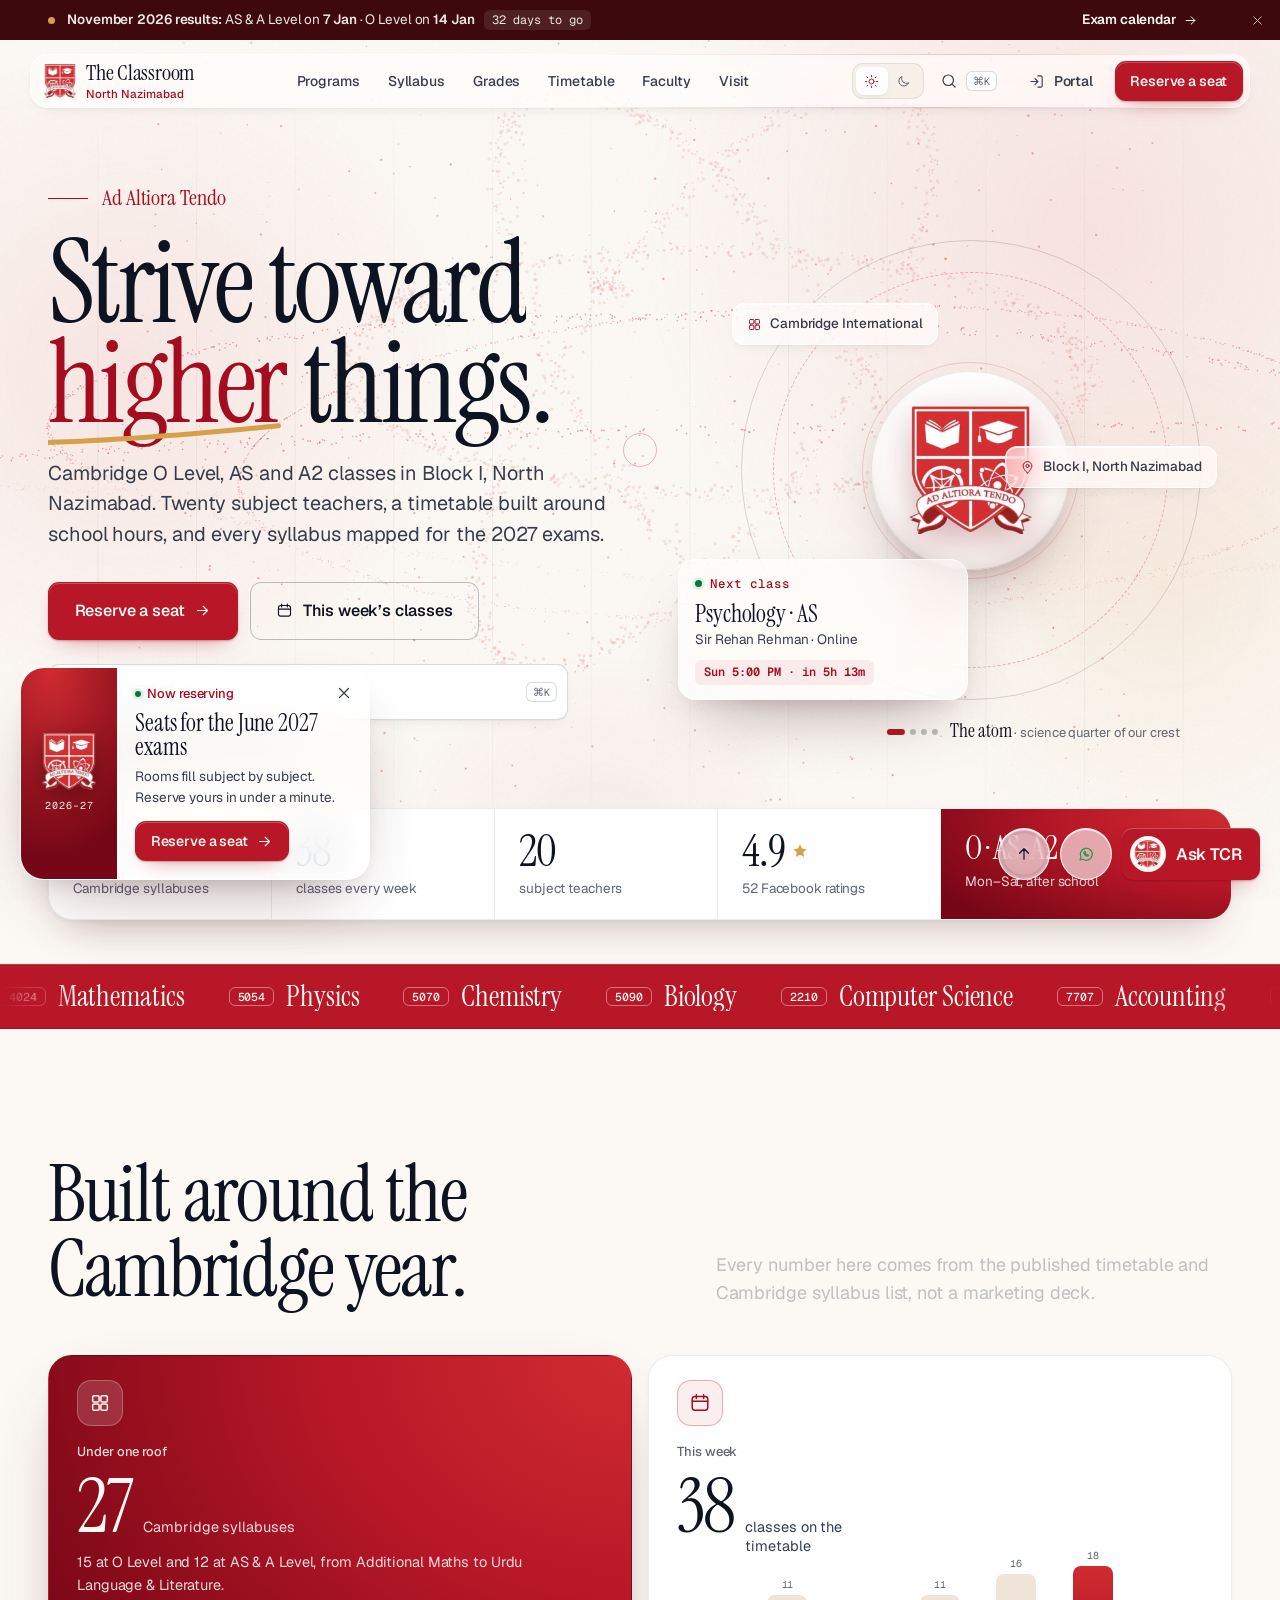
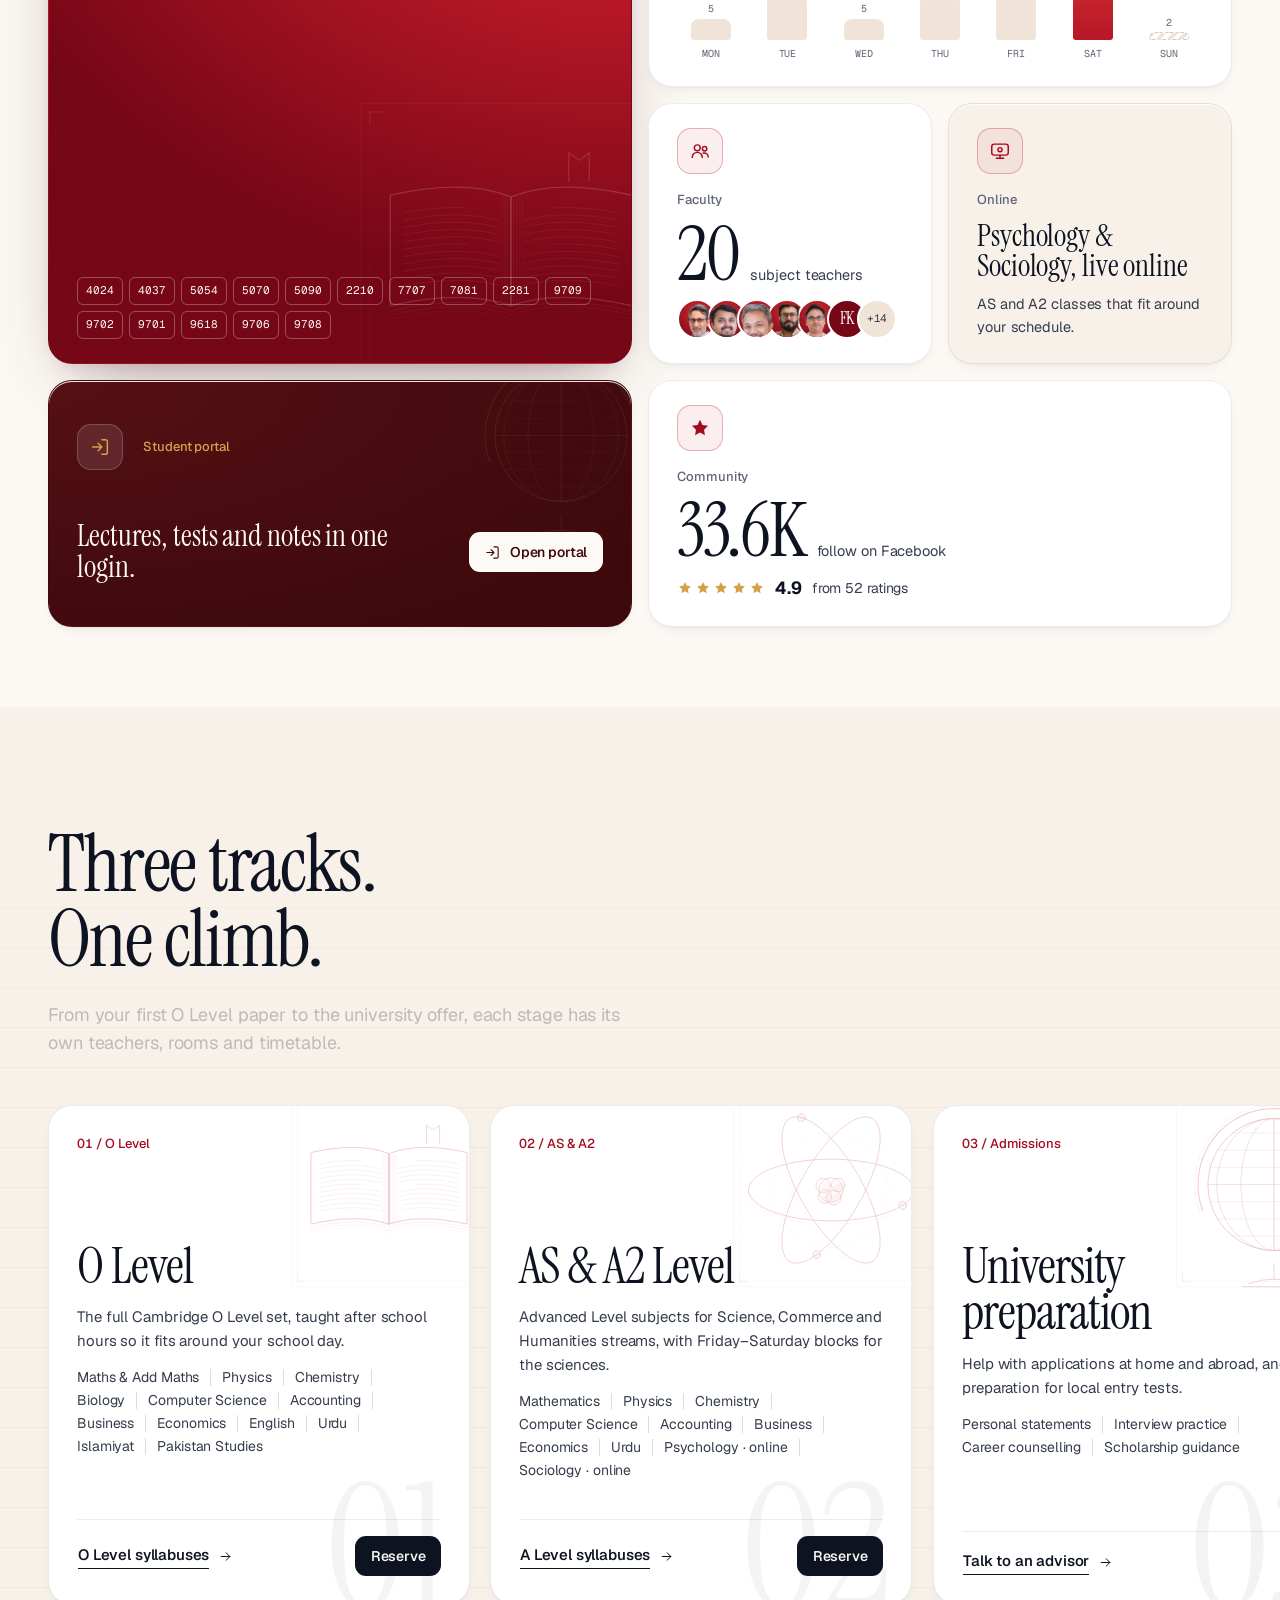
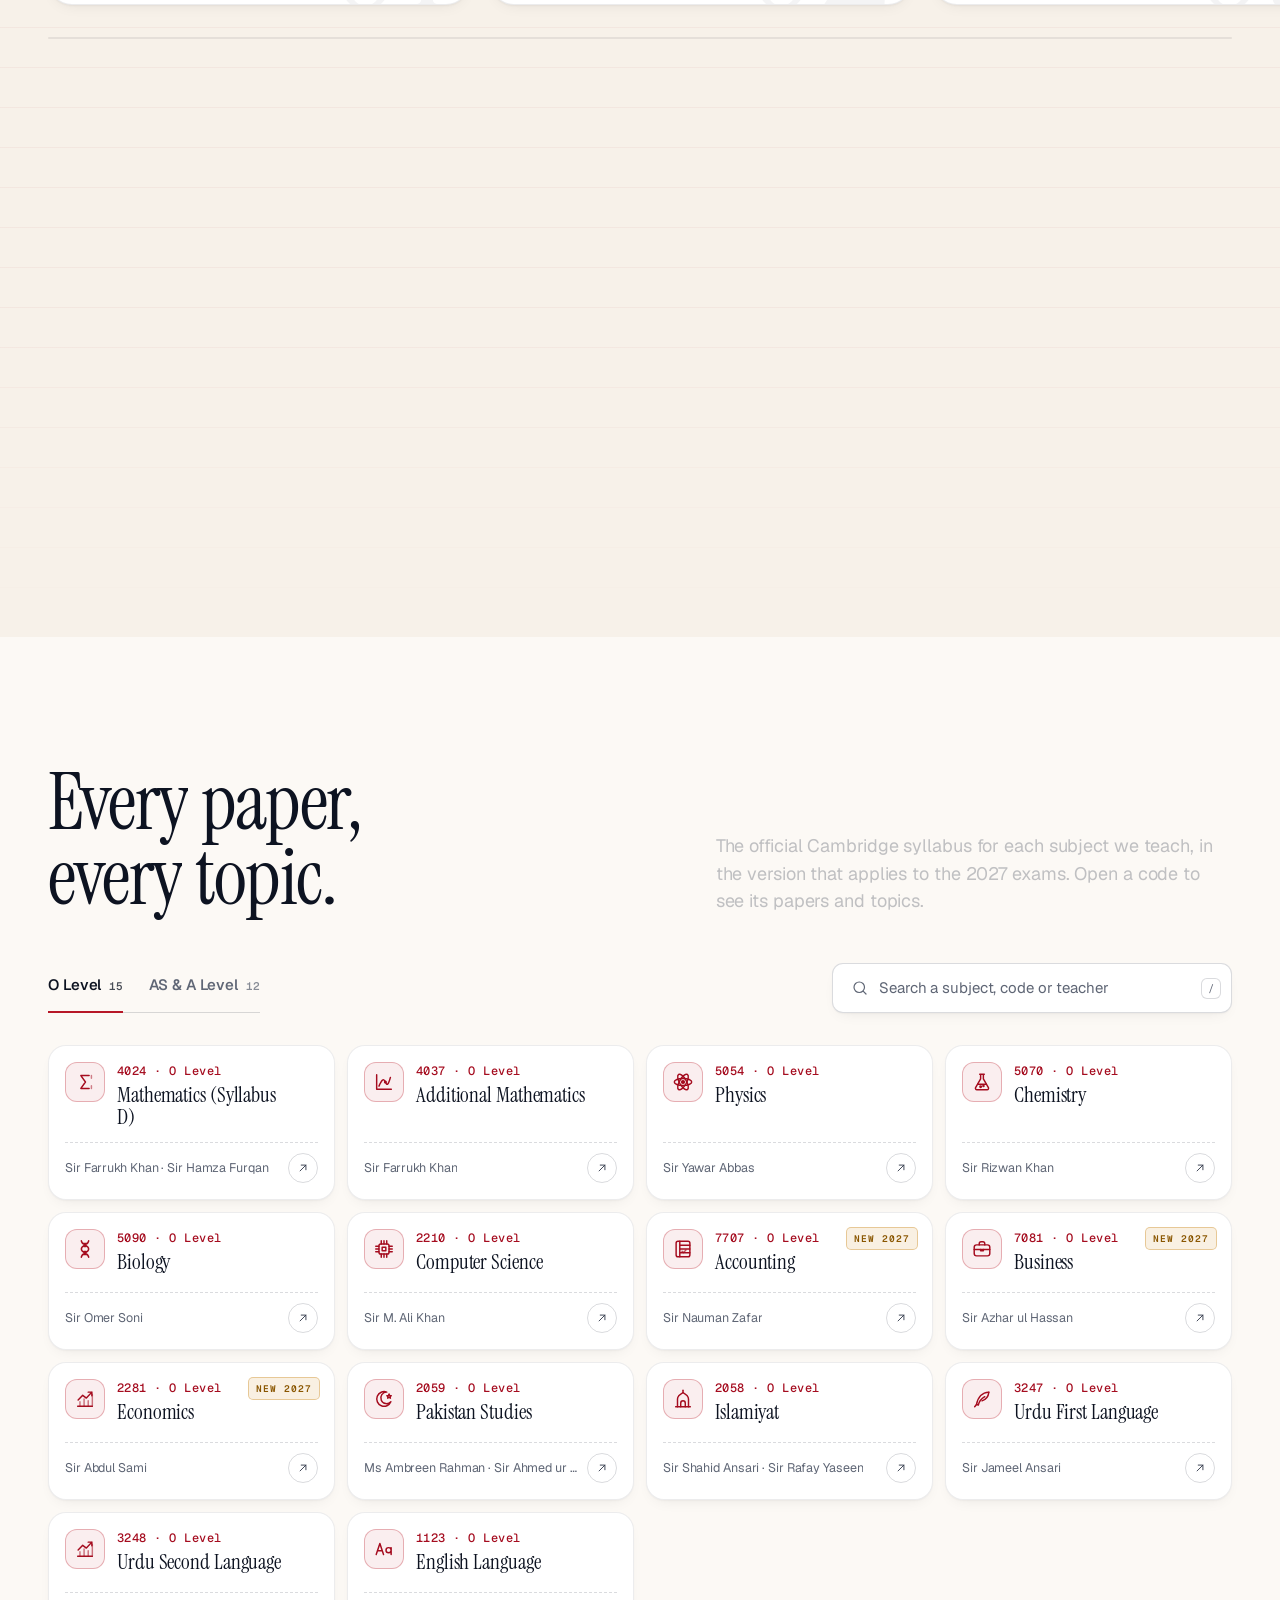
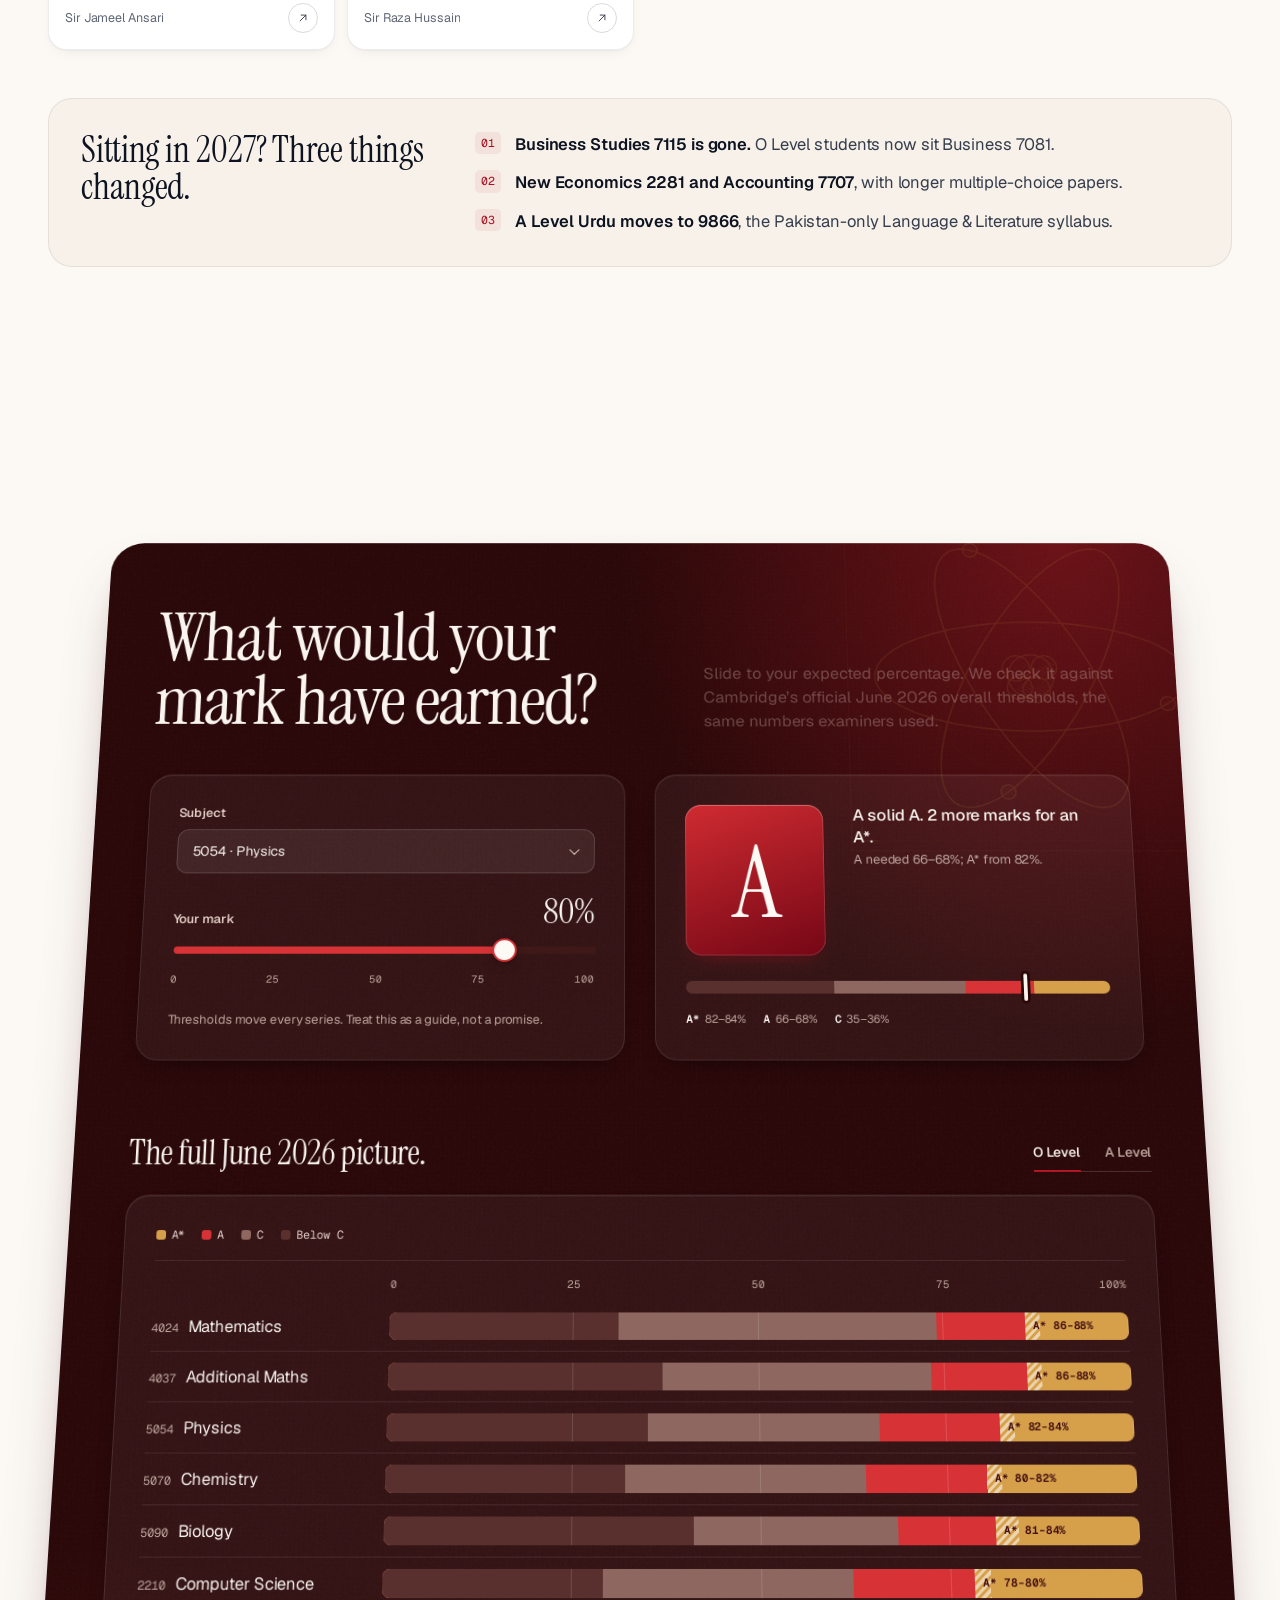
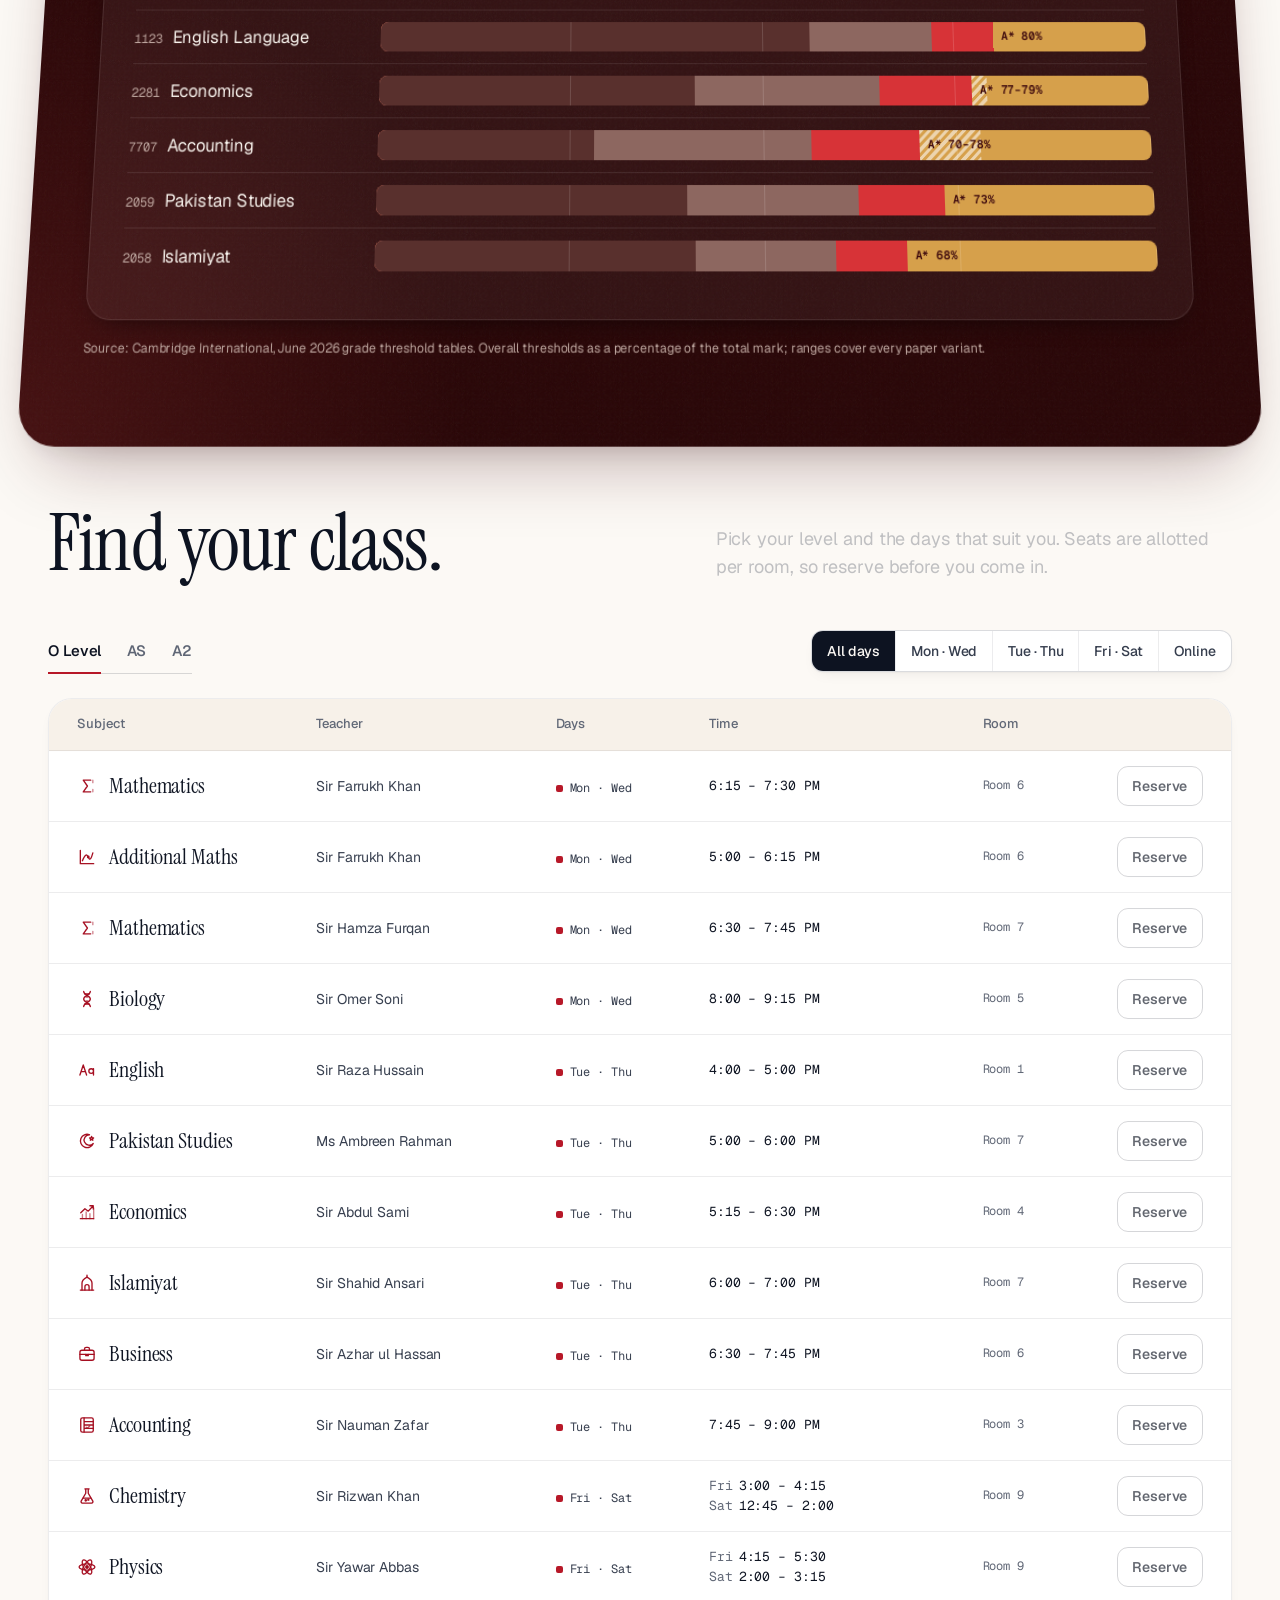
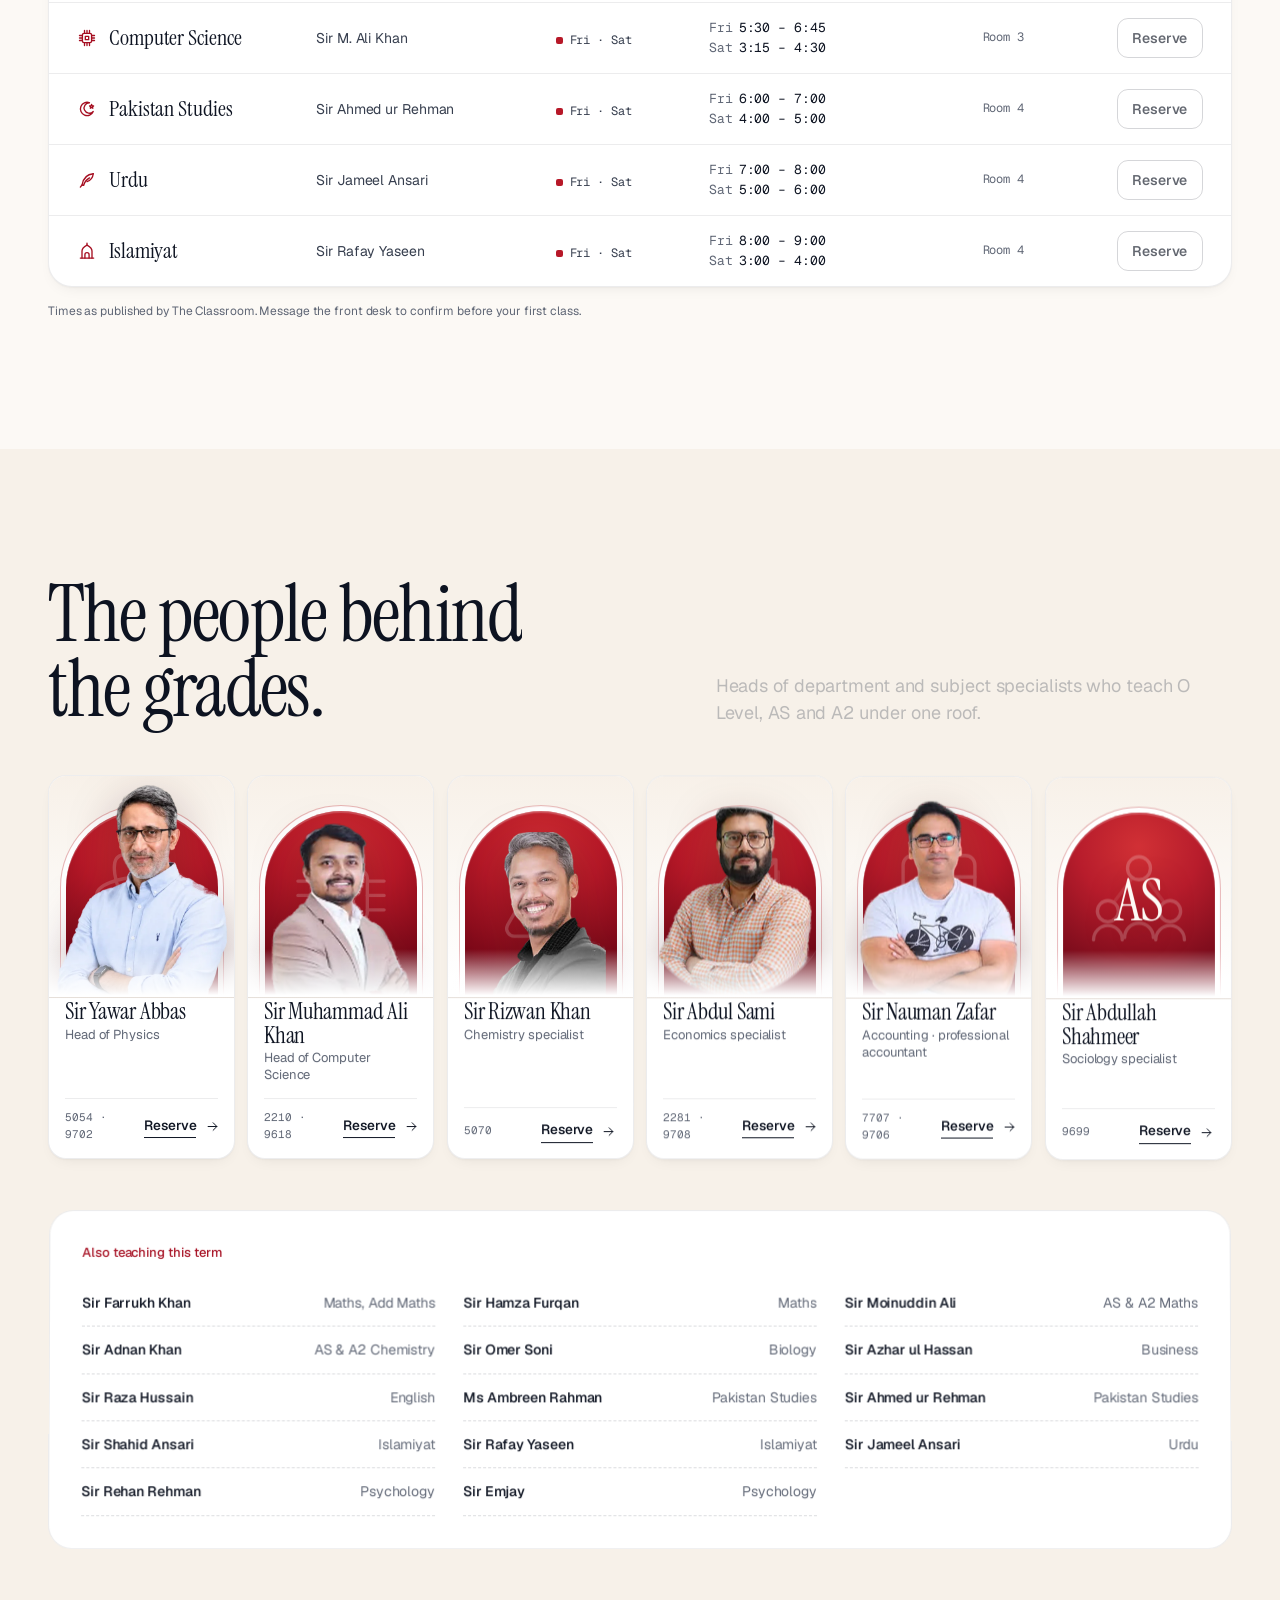
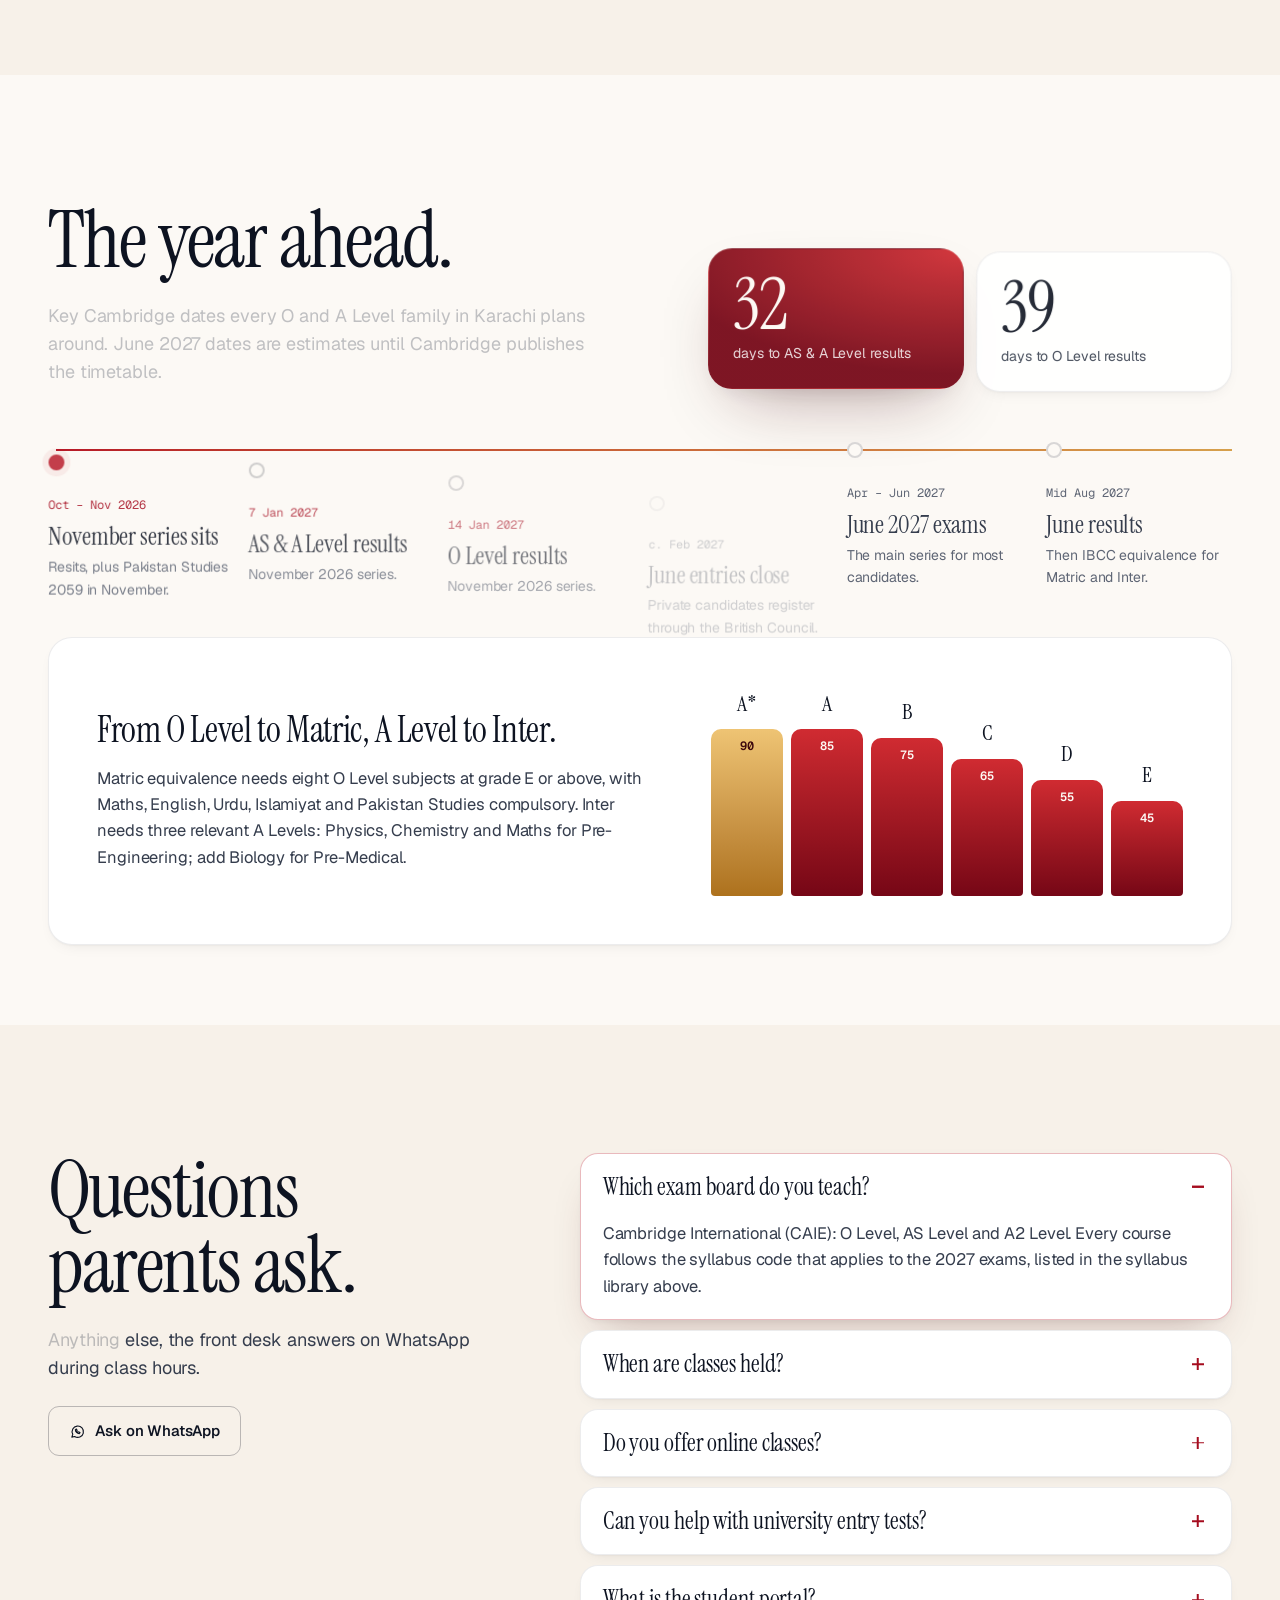
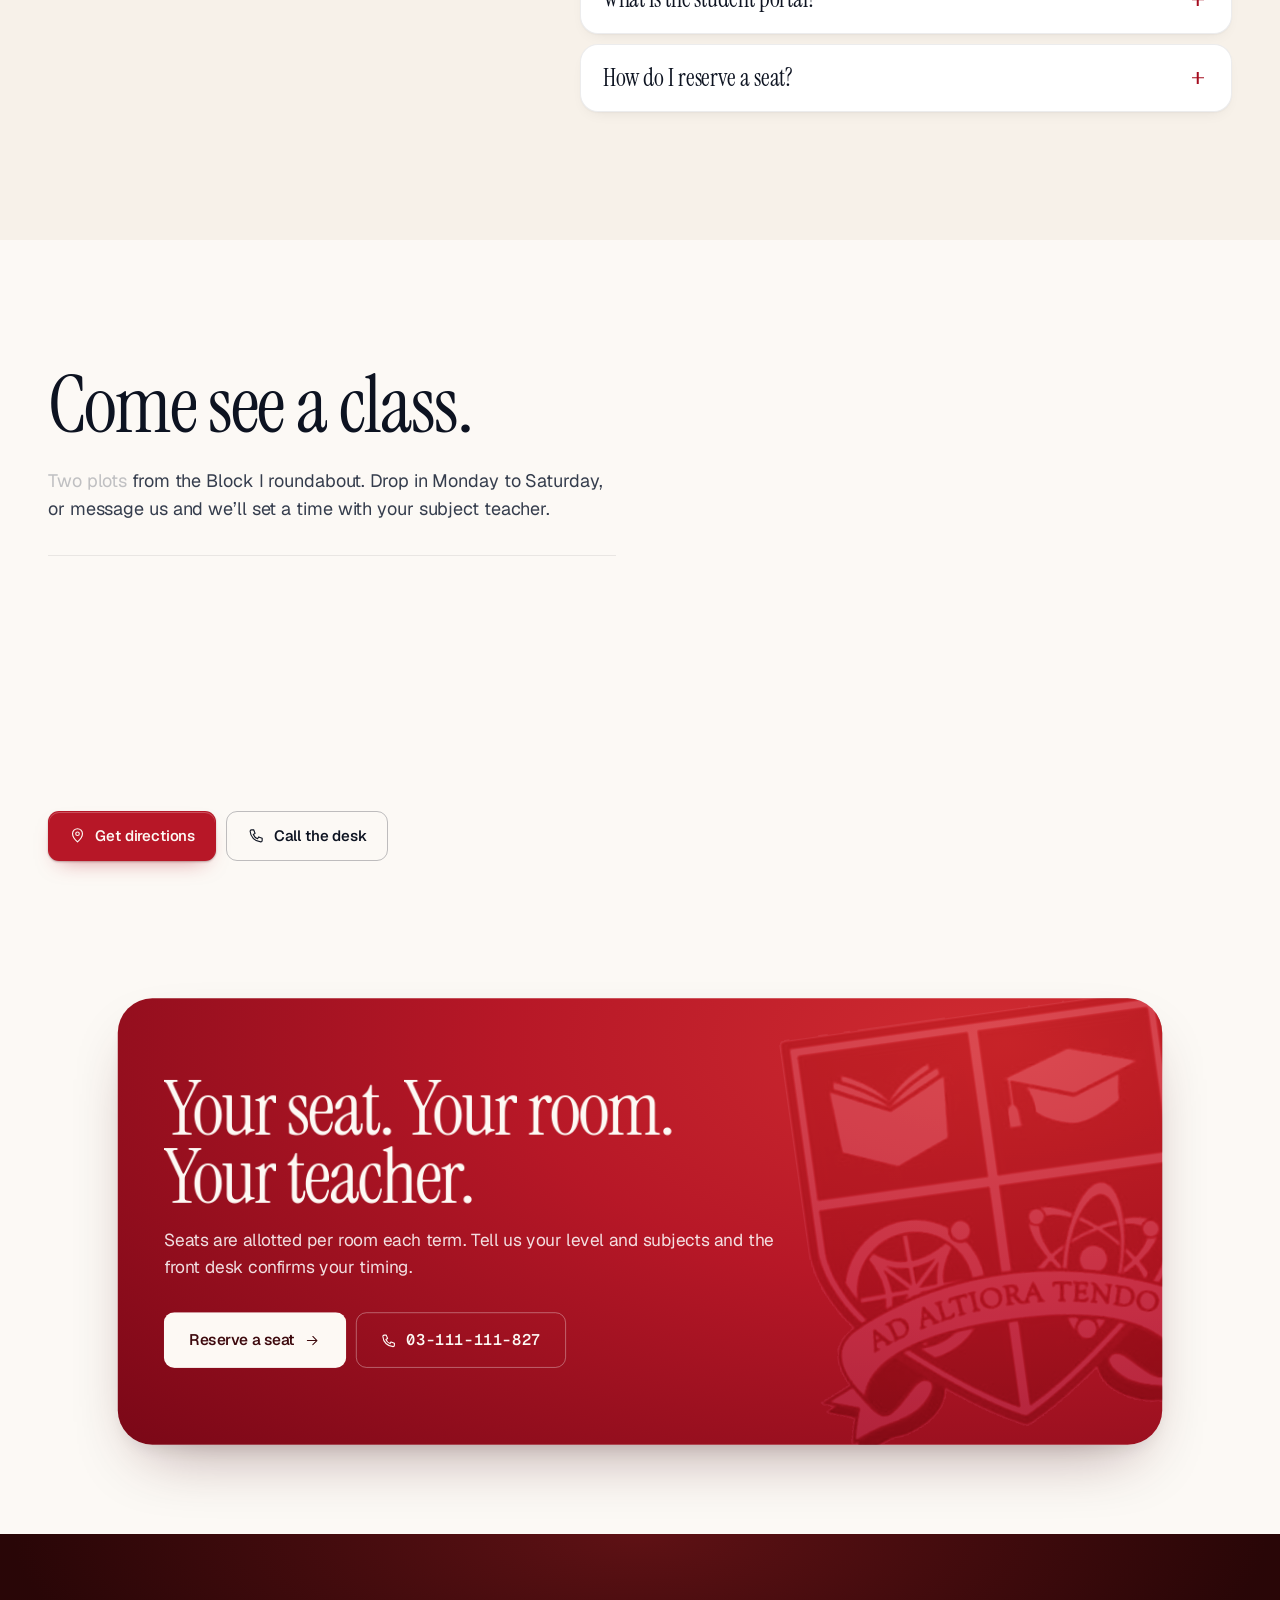
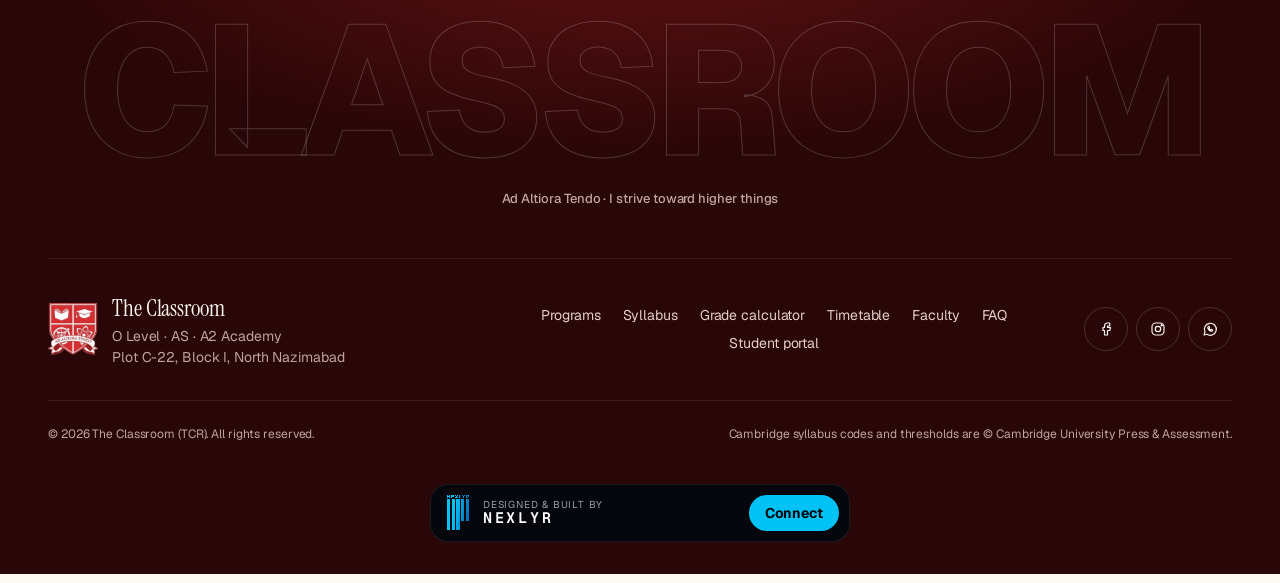
==== commit 36e9622e: "Mobile layout pass - Hero: side-by-side actions, tighter motto and lede - Footer wordmark sized to t" ====
--- a/index.html
+++ b/index.html
@@ -17,7 +17,7 @@
 <link rel="preload" href="assets/img/crest.webp" as="image" fetchpriority="high">
 <link rel="preload" href="assets/img/crest-sm.webp" as="image">
 <style>.ldx,.loader{display:none}html.ld-on .ldx{display:contents}svg.i{width:18px;height:18px;fill:none;stroke:currentColor}[hidden]{display:none!important}body{margin:0;background:#fdfbf8;color:#1b2033}[data-theme=dark] body{background:#0b0f1c;color:#f6f3ee}img{max-width:100%;height:auto}</style>
-<link rel="stylesheet" href="assets/css/style.css?v=72b8d48c">
+<link rel="stylesheet" href="assets/css/style.css?v=a2477a53">
 <script>(function(){var d=document.documentElement,t="light";try{t=localStorage.getItem("tcr-theme")||"light"}catch(e){}d.dataset.theme=t;try{if(!sessionStorage.getItem("tcr-seen")&&!matchMedia("(prefers-reduced-motion: reduce)").matches)d.classList.add("ld-on")}catch(e){}})();</script>
 <script type="application/ld+json">
 {"@context":"https://schema.org","@type":"EducationalOrganization","name":"The Classroom (TCR)","alternateName":"The Classroom North Nazimabad","url":"https://www.theclassroom.pk","logo":"https://www.theclassroom.pk/assets/img/crest-full.webp","email":"info@theclassroom.pk","telephone":"+92 311 1111827","address":{"@type":"PostalAddress","streetAddress":"Plot C-22, Block I, North Nazimabad","addressLocality":"Karachi","postalCode":"74700","addressCountry":"PK"},"geo":{"@type":"GeoCoordinates","latitude":24.9441,"longitude":67.0463},"slogan":"Ad Altiora Tendo"}
--- a/assets/css/style.css
+++ b/assets/css/style.css
@@ -673,7 +673,7 @@
 
 /* ================= FOOTER ================= */
 .foot{background:radial-gradient(70% 50% at 50% 0%,oklch(32% .11 24),transparent 70%),var(--oxblood-2);padding:var(--space-3xl) 0 calc(var(--space-xl) + env(safe-area-inset-bottom,0px))}
-.foot__mark{position:relative;font-family:var(--font-body);font-weight:800;font-size:clamp(3.2rem,.6rem + 13vw,15.5rem);line-height:.82;letter-spacing:-.055em;text-align:center;user-select:none}
+.foot__mark{position:relative;font-family:var(--font-body);font-weight:800;font-size:clamp(3rem,14.4vw,15rem);line-height:.82;letter-spacing:-.055em;white-space:nowrap;text-align:center;user-select:none}
 .fm-o{display:block;color:transparent;-webkit-text-stroke:1px oklch(100% 0 0 / .18)}
 .fm-f{position:absolute;inset:0;display:block;color:var(--crimson-hi);clip-path:inset(calc(100% - var(--fp,0) * 100%) 0 0 0)}
 .foot__motto{text-align:center;font-family:var(--font-body);font-size:13px;font-weight:500;letter-spacing:-.005em;color:var(--ink-3);margin:var(--space-lg) 0 var(--space-2xl)}
@@ -1063,3 +1063,52 @@
   .tt-table.is-clipped .tr:nth-child(n+8){display:none}
   .tt-more{display:flex;width:100%;margin-top:10px}
 }
+
+/* ---------- phone layout pass ---------- */
+@media (max-width:600px){
+  .hero{padding-top:128px}
+  .hero__motto{font-size:1.15rem}
+  .hero__motto .dot{width:28px}
+  .hero__lede{font-size:1.02rem}
+  .hero__actions{display:grid;grid-template-columns:1.1fr 1fr;gap:8px;margin-top:var(--space-lg)}
+  .hero__actions .btn{width:auto;--h:52px;padding:0 12px;font-size:14.5px}
+  .hero__actions .btn--outline .i{display:none}
+  .find{margin-top:var(--space-md)}
+  .find__lv button{margin-right:8px}
+  /* programs: no giant numerals fighting the copy */
+  .prog{padding:22px}
+  .prog__big{display:none}
+  .prog__plate{width:150px;height:150px;right:-24px;top:-22px}
+  .prog h3{margin-top:44px;font-size:2.4rem}
+  .prog__foot{padding-top:12px}
+  /* threshold bars: tighter ledger */
+  .bars{padding:16px 14px}
+  .brow{padding:8px 0;gap:6px}
+  .brow__name .nm{font-size:14px}
+  .track{height:10px;border-radius:5px}
+  .bars__head{padding-bottom:4px}
+  .calc__controls,.calc__result{padding:var(--space-lg)}
+  .calc{gap:12px;margin-bottom:var(--space-2xl)}
+  /* day filter fits the width, no clipped labels */
+  .days{overflow:visible}
+  .day{flex:1 1 0;padding:0 4px;font-size:12.5px;min-width:0}
+  /* faculty cards: name, role, action — no dead space */
+  .fac__body>p{margin-bottom:10px;min-height:2.7em}
+  /* timeline and countdown */
+  .countdown__n{font-size:3.4rem}
+  .countdown__item{padding:16px}
+  .ibcc__card{padding:var(--space-lg);gap:var(--space-lg)}
+  .ibcc__marks{height:170px}
+  /* visit + footer */
+  .map{aspect-ratio:4/3}
+  .visit__actions{display:grid;grid-template-columns:1fr 1fr}
+  .visit__actions .btn{padding:0 10px}
+  .foot__motto{margin:var(--space-md) 0 var(--space-xl);font-size:12px}
+  .foot__nav{gap:8px 18px}
+  .faq__side .h2{font-size:2.6rem}
+  .qa summary{font-size:1.3rem;padding:16px 18px}
+  .qa__a{padding:0 18px 16px}
+  /* mobile bar: calmer reserve button */
+  .mbar__cta{margin-top:-18px}
+  .mbar__cta .i{padding:11px;border-width:3px;border-radius:16px}
+}
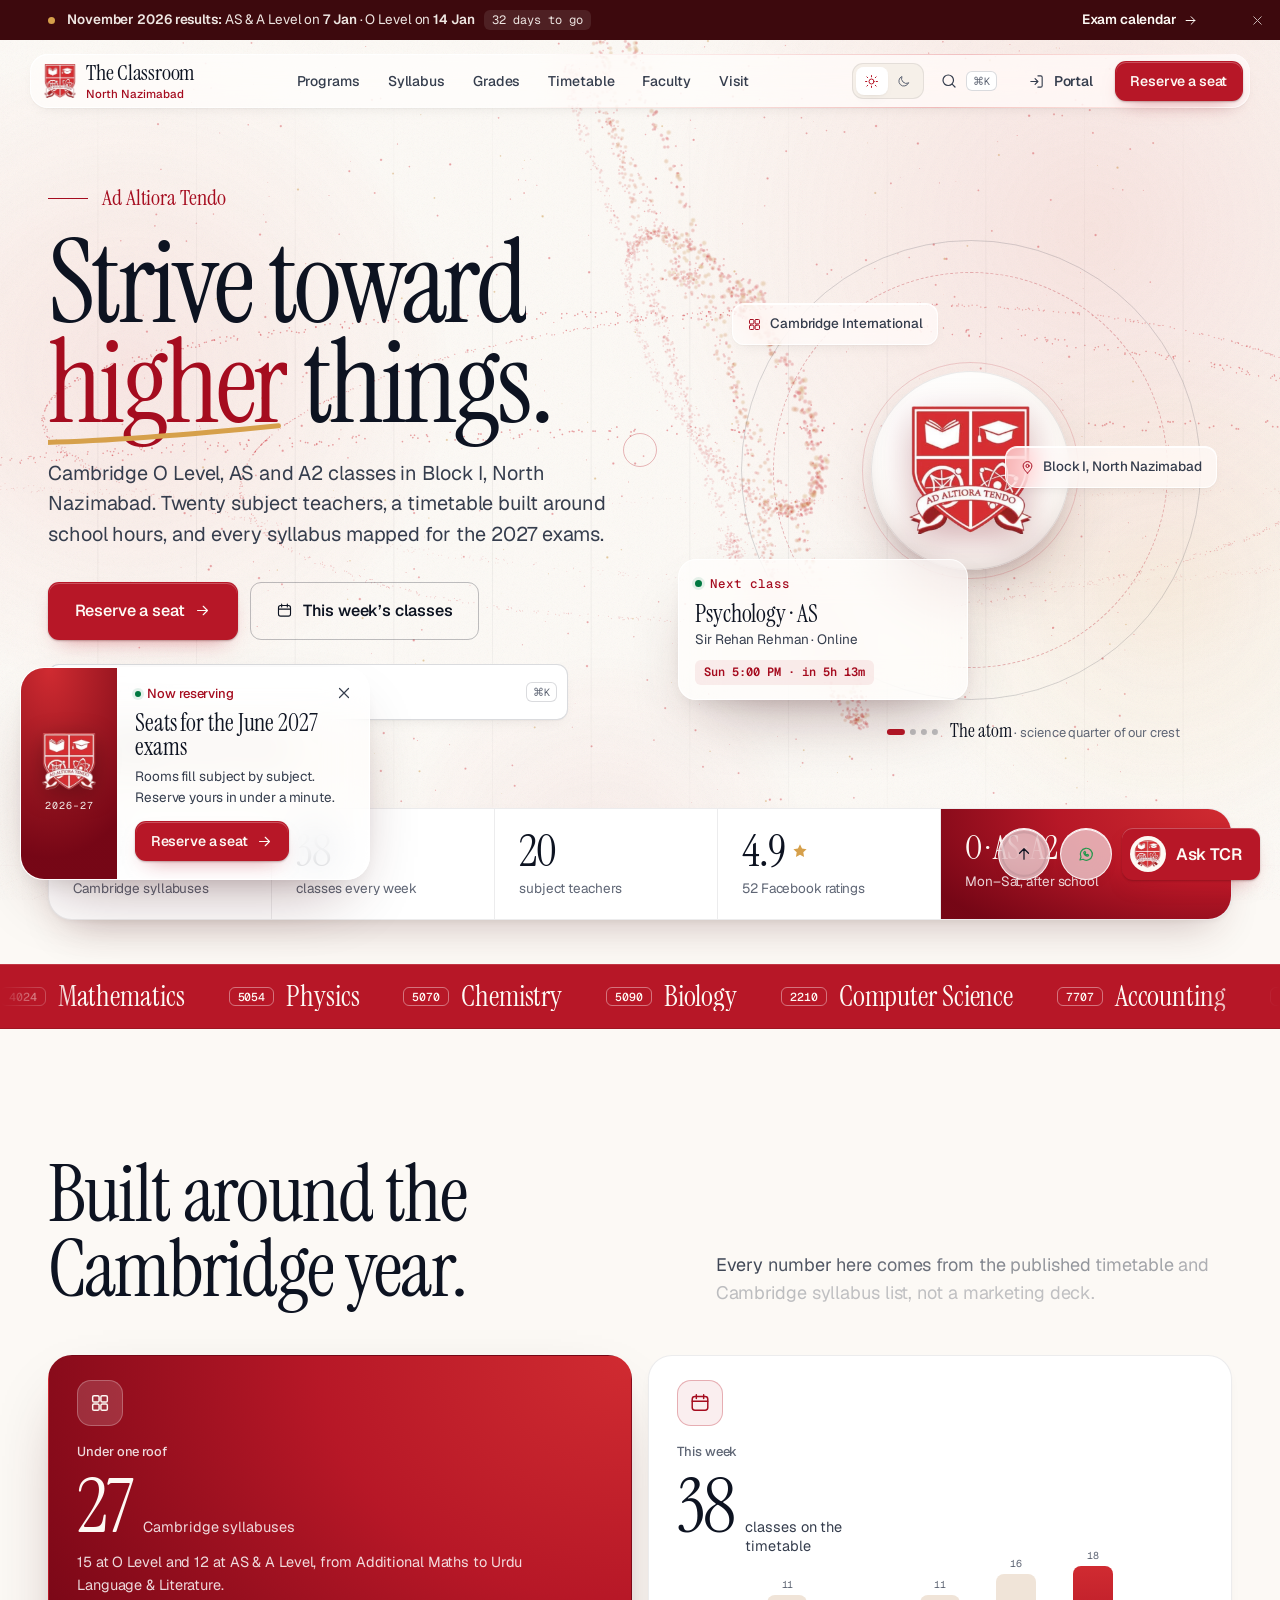
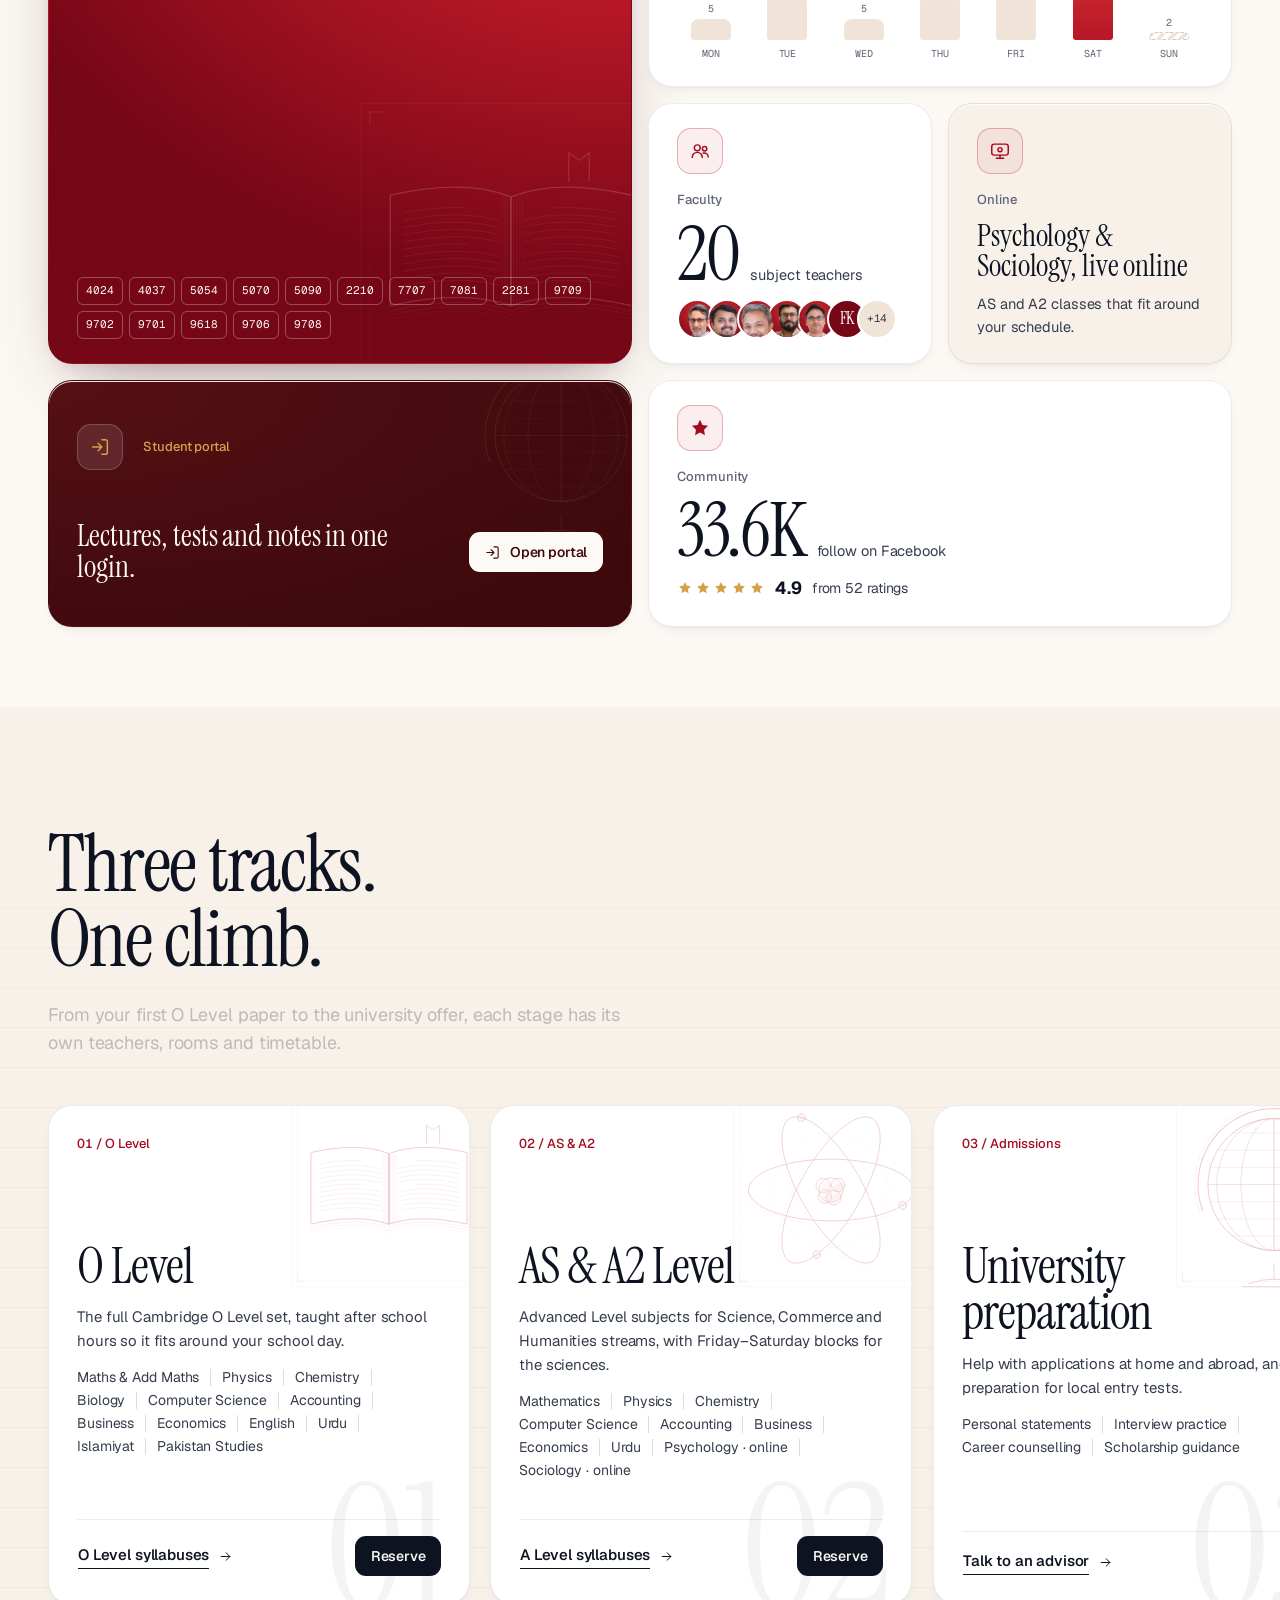
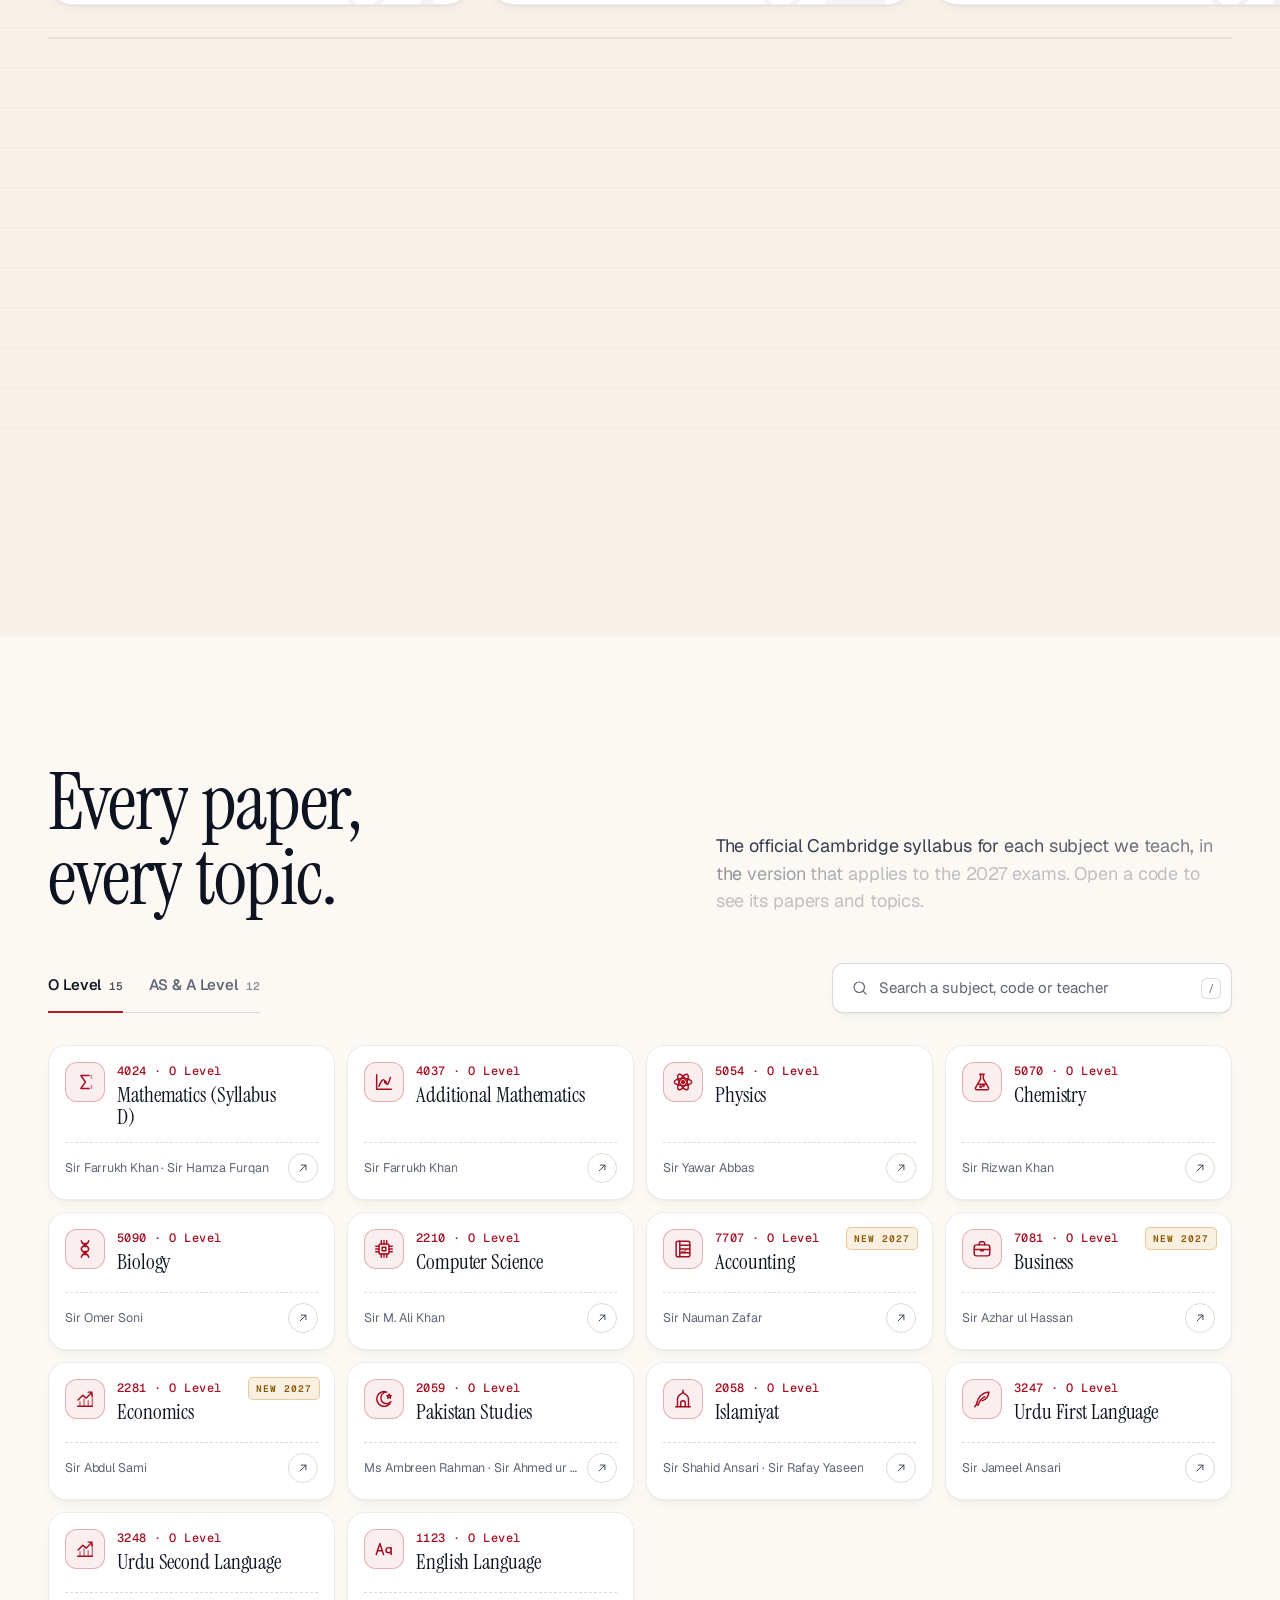
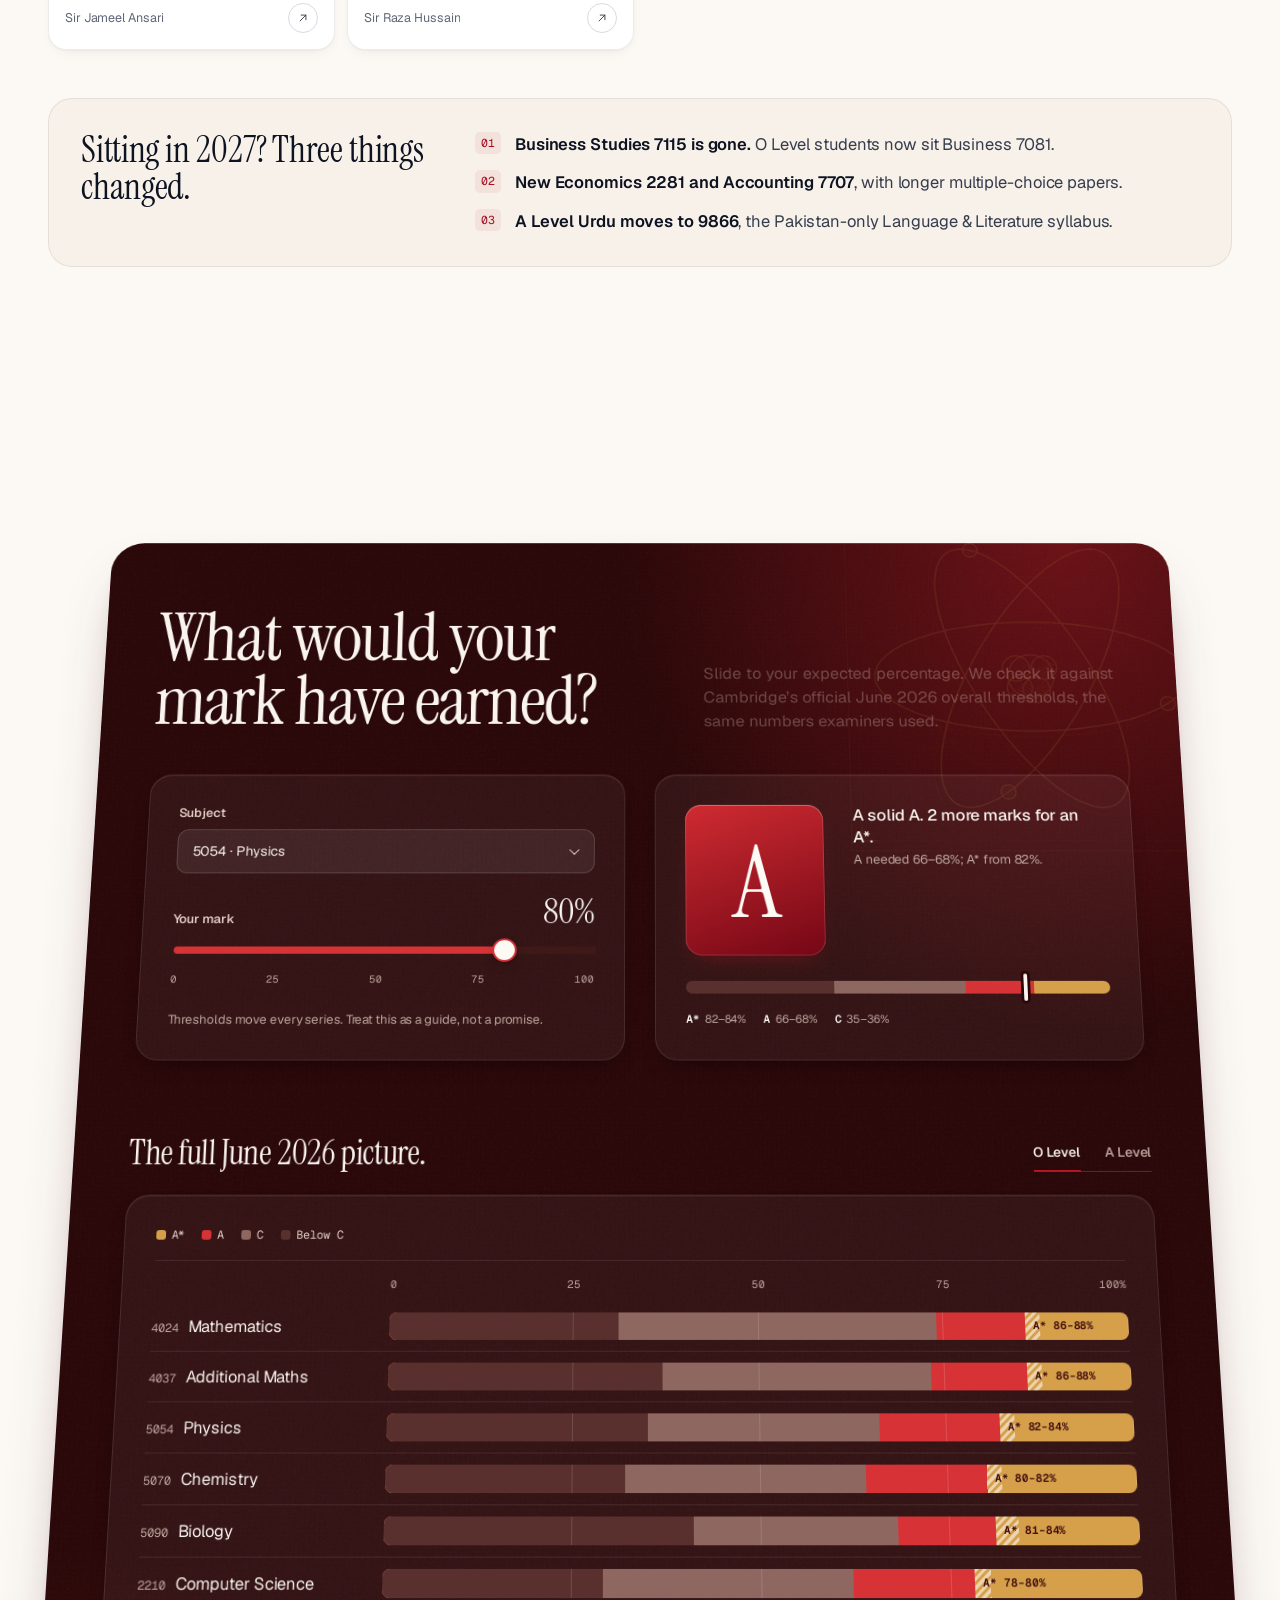
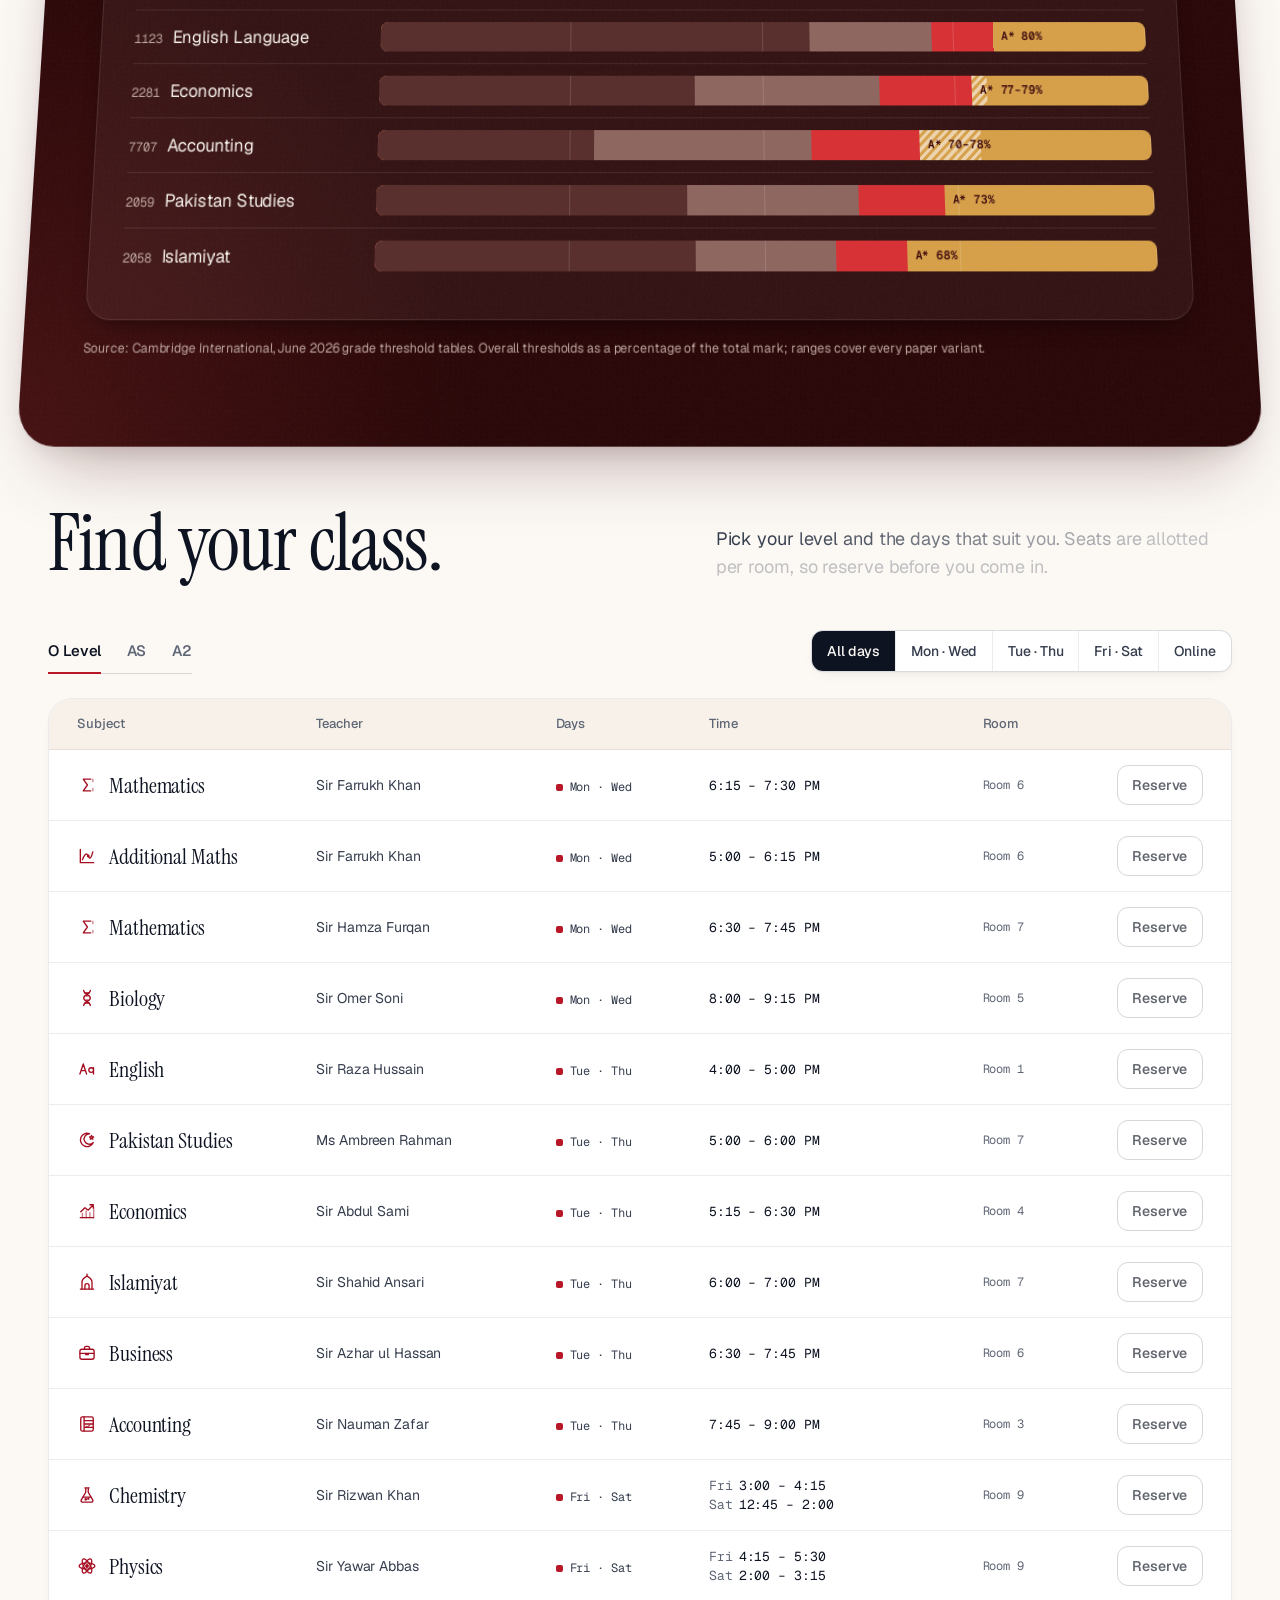
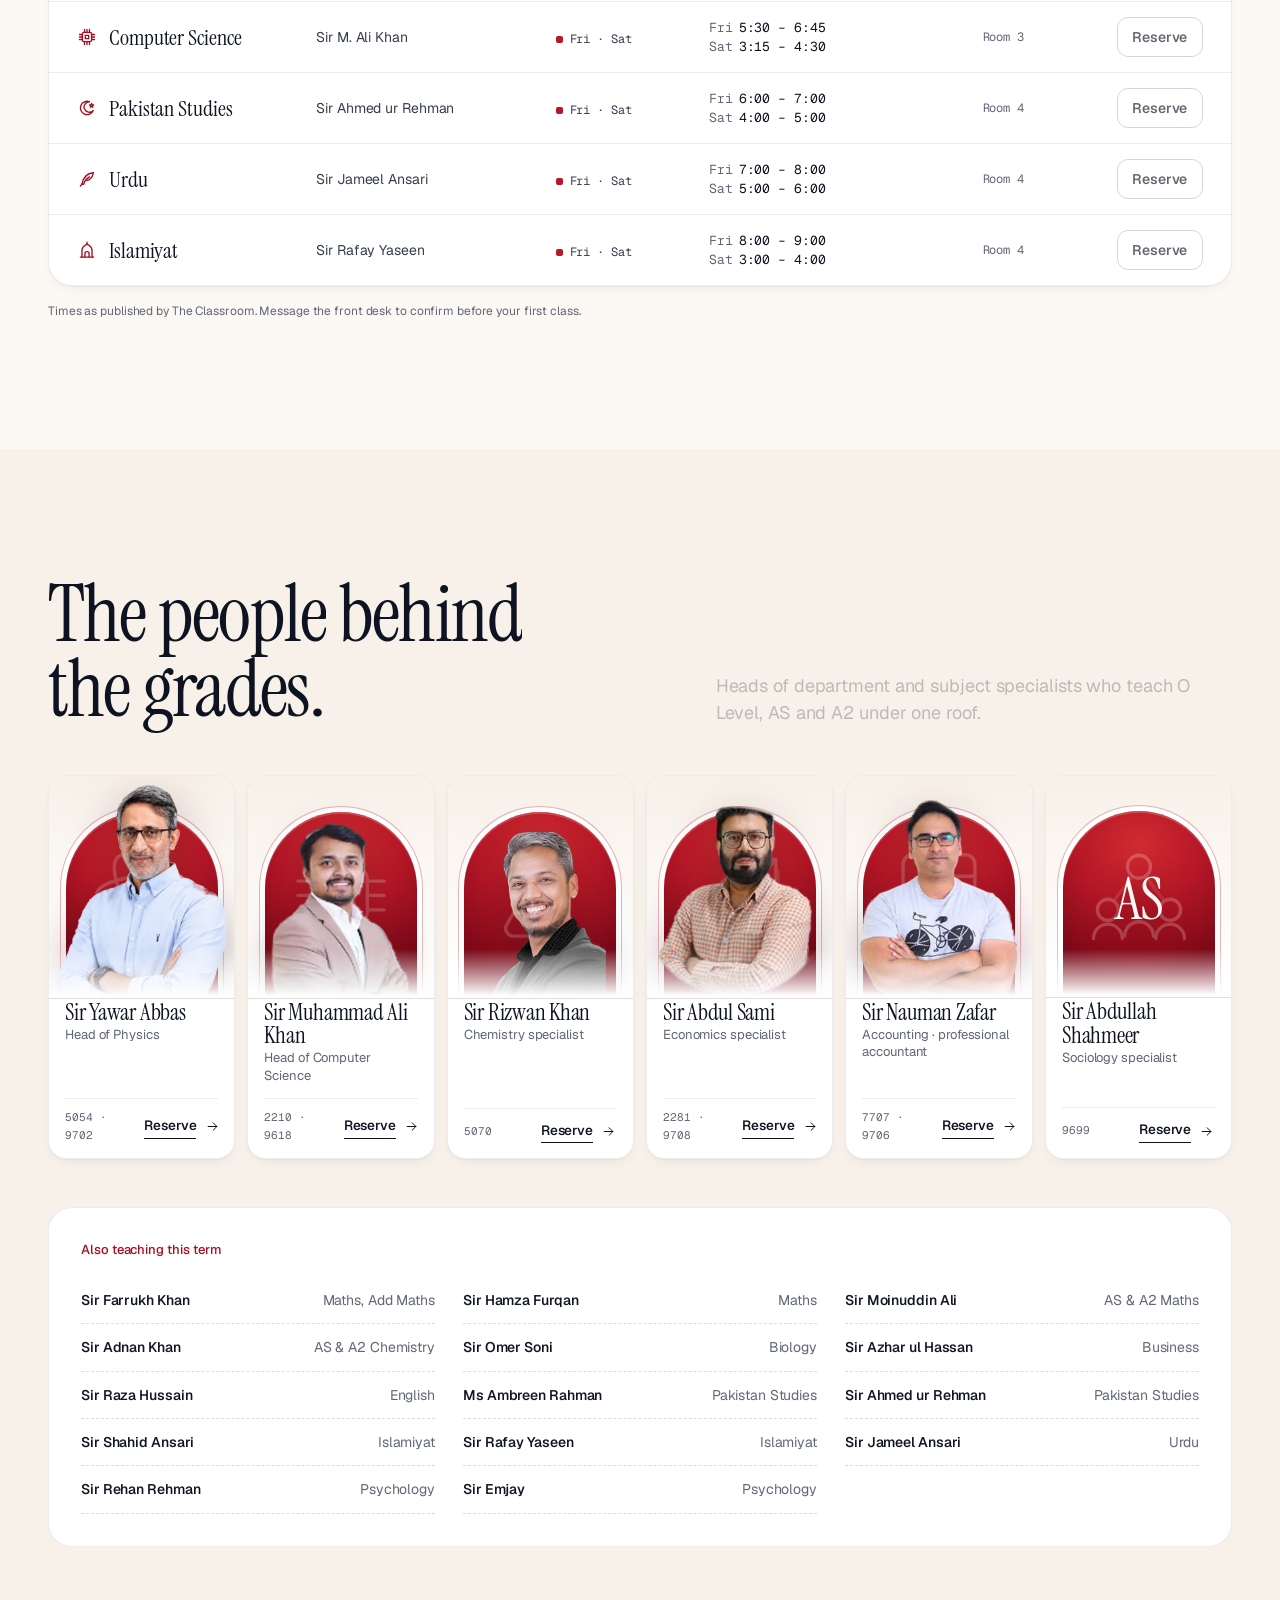
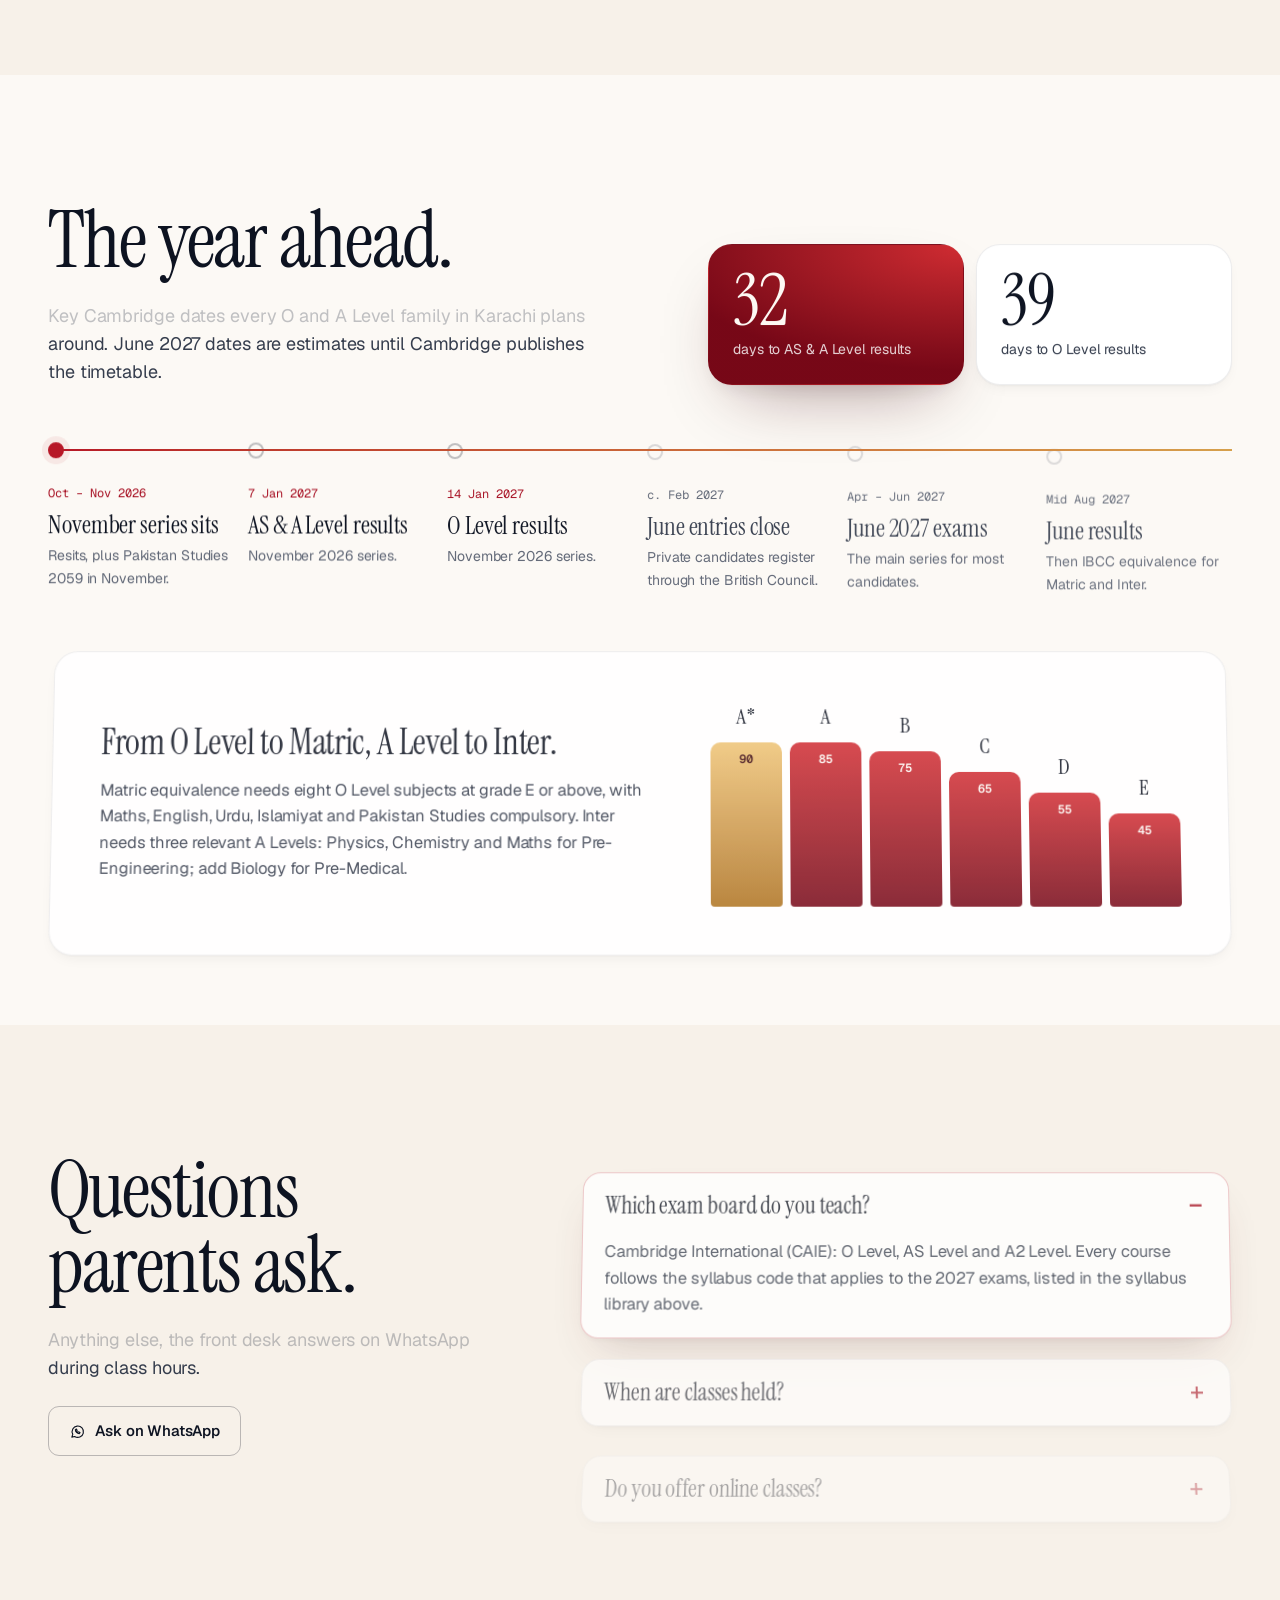
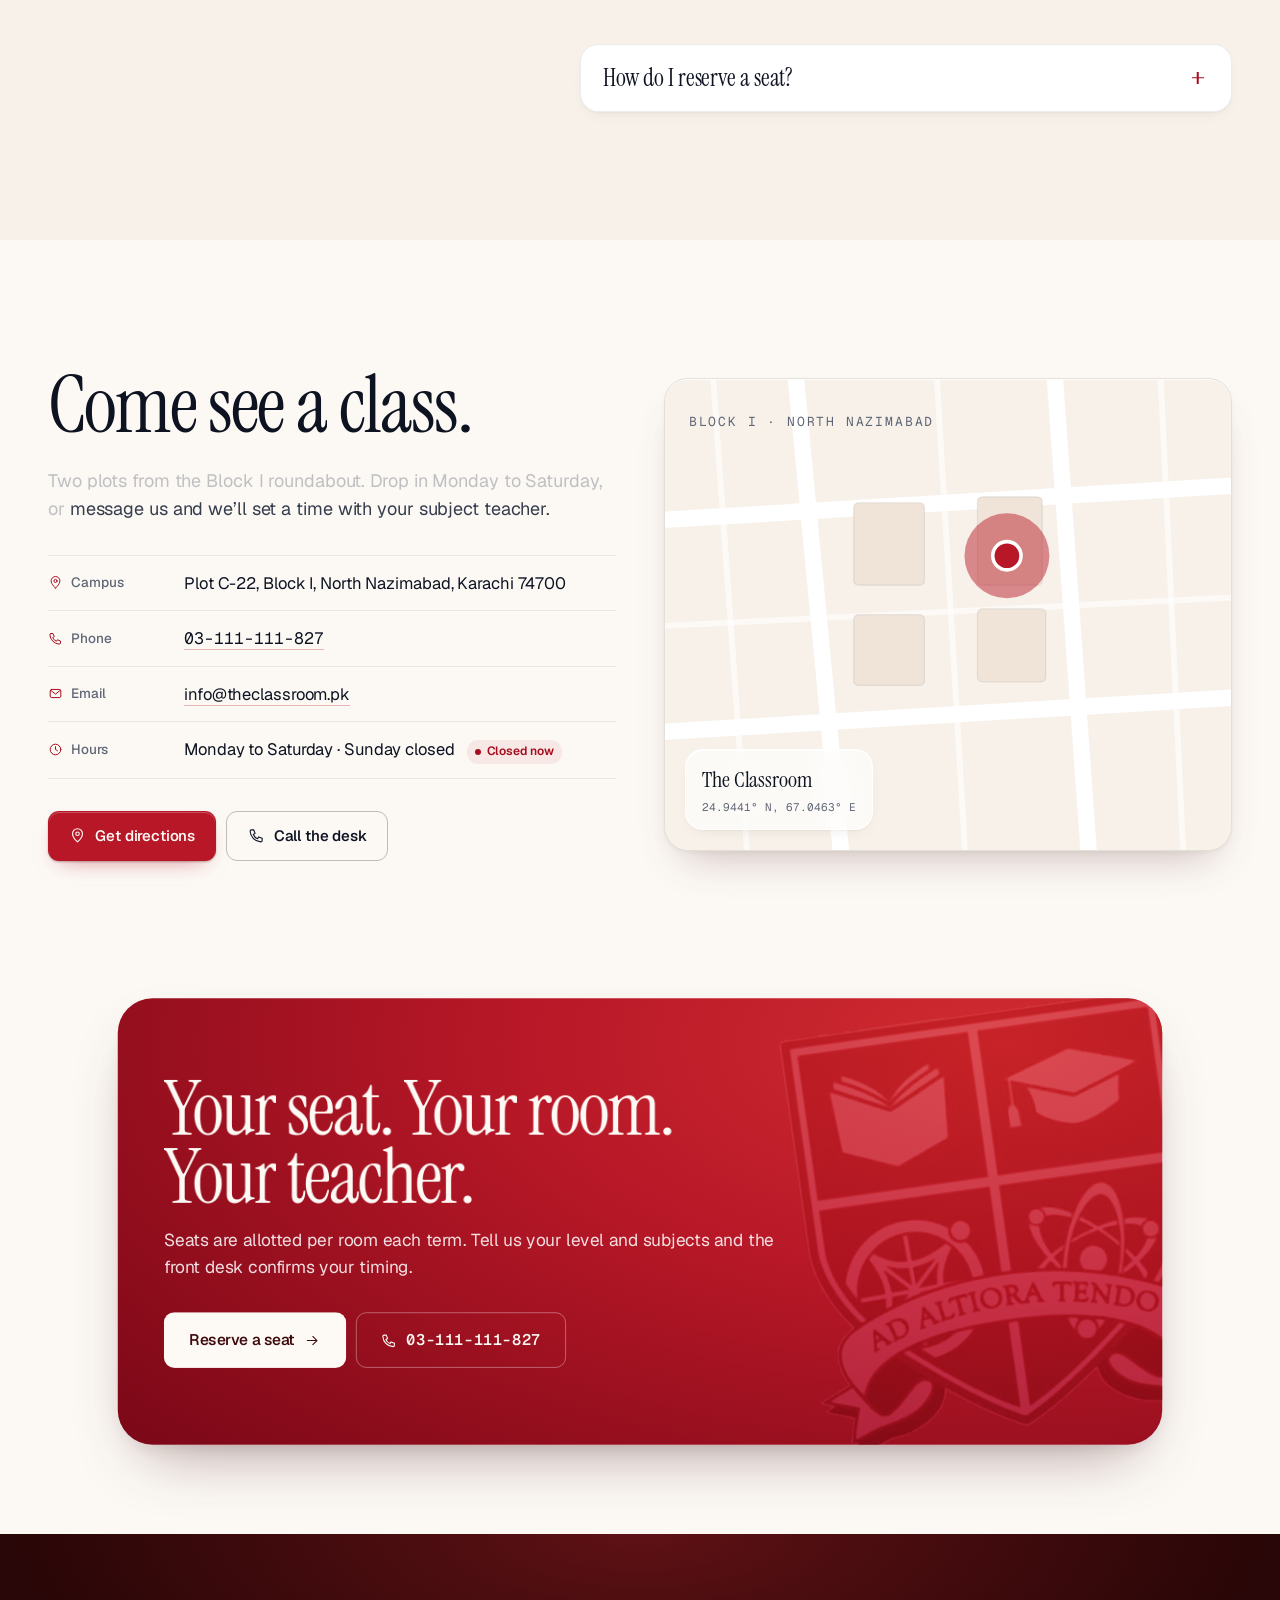
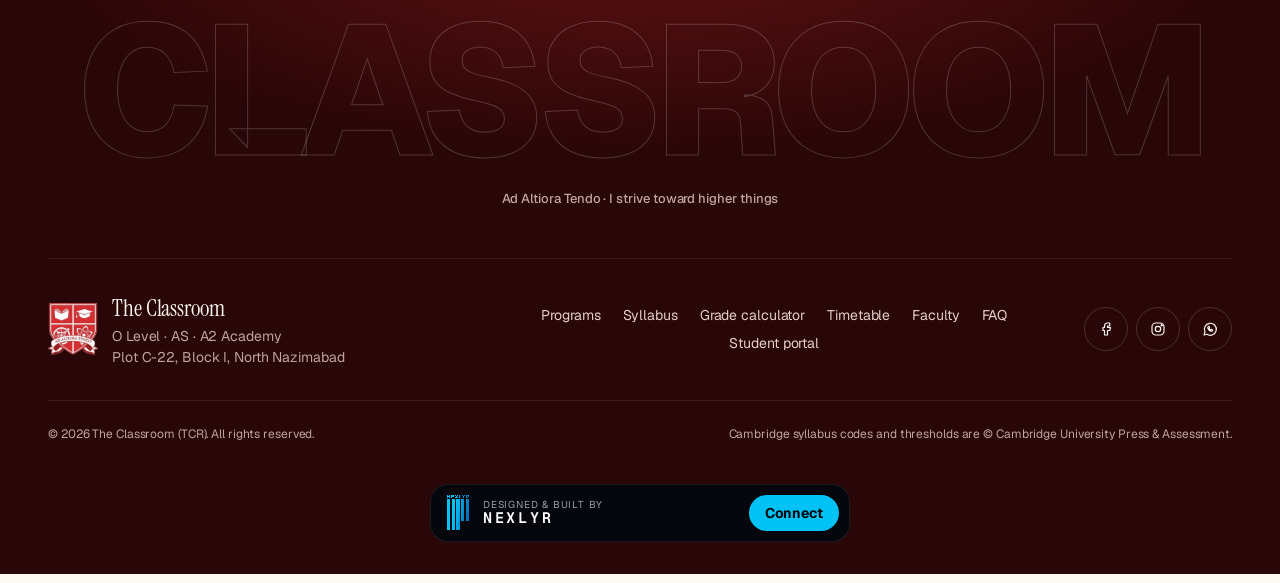
==== commit 329f454b: "Compact mobile footer: 688px to 200px Brand row with inline socials, one fine-print block and the Ne" ====
--- a/index.html
+++ b/index.html
@@ -17,7 +17,7 @@
 <link rel="preload" href="assets/img/crest.webp" as="image" fetchpriority="high">
 <link rel="preload" href="assets/img/crest-sm.webp" as="image">
 <style>.ldx,.loader{display:none}html.ld-on .ldx{display:contents}svg.i{width:18px;height:18px;fill:none;stroke:currentColor}[hidden]{display:none!important}body{margin:0;background:#fdfbf8;color:#1b2033}[data-theme=dark] body{background:#0b0f1c;color:#f6f3ee}img{max-width:100%;height:auto}</style>
-<link rel="stylesheet" href="assets/css/style.css?v=a2477a53">
+<link rel="stylesheet" href="assets/css/style.css?v=f009ec57">
 <script>(function(){var d=document.documentElement,t="light";try{t=localStorage.getItem("tcr-theme")||"light"}catch(e){}d.dataset.theme=t;try{if(!sessionStorage.getItem("tcr-seen")&&!matchMedia("(prefers-reduced-motion: reduce)").matches)d.classList.add("ld-on")}catch(e){}})();</script>
 <script type="application/ld+json">
 {"@context":"https://schema.org","@type":"EducationalOrganization","name":"The Classroom (TCR)","alternateName":"The Classroom North Nazimabad","url":"https://www.theclassroom.pk","logo":"https://www.theclassroom.pk/assets/img/crest-full.webp","email":"info@theclassroom.pk","telephone":"+92 311 1111827","address":{"@type":"PostalAddress","streetAddress":"Plot C-22, Block I, North Nazimabad","addressLocality":"Karachi","postalCode":"74700","addressCountry":"PK"},"geo":{"@type":"GeoCoordinates","latitude":24.9441,"longitude":67.0463},"slogan":"Ad Altiora Tendo"}
--- a/assets/css/style.css
+++ b/assets/css/style.css
@@ -1112,3 +1112,22 @@
   .mbar__cta{margin-top:-18px}
   .mbar__cta .i{padding:11px;border-width:3px;border-radius:16px}
 }
+/* ---------- compact footer on phones (~30% of desktop-style stack) ---------- */
+@media (max-width:600px){
+  .foot{padding:16px 0 calc(10px + env(safe-area-inset-bottom,0px))}
+  .foot__mark,.foot__motto,.foot__nav{display:none}
+  .foot__row{grid-template-columns:minmax(0,1fr) auto;gap:10px;align-items:center;padding:0 0 10px;border-top:0}
+  .foot__brand{gap:10px}
+  .foot__brand img{width:34px}
+  .foot__brand p{font-size:11px;line-height:1.35;white-space:nowrap}
+  .foot__brand b{font-size:1.15rem}
+  .foot__social{gap:4px}
+  .foot__social a{width:30px;height:30px}
+  .foot__social svg{width:15px;height:15px}
+  .foot__base{padding:8px 0;gap:0 10px;font-size:10px;line-height:1.4}
+  .nexlyr{margin-top:4px;padding:7px 7px 7px 12px;gap:10px;max-width:none}
+  .nexlyr__mark{width:16px}
+  .nexlyr__txt small{font-size:9px}
+  .nexlyr__txt b{font-size:.82rem}
+  .nexlyr__btn{height:30px;padding:0 13px;font-size:12.5px}
+}
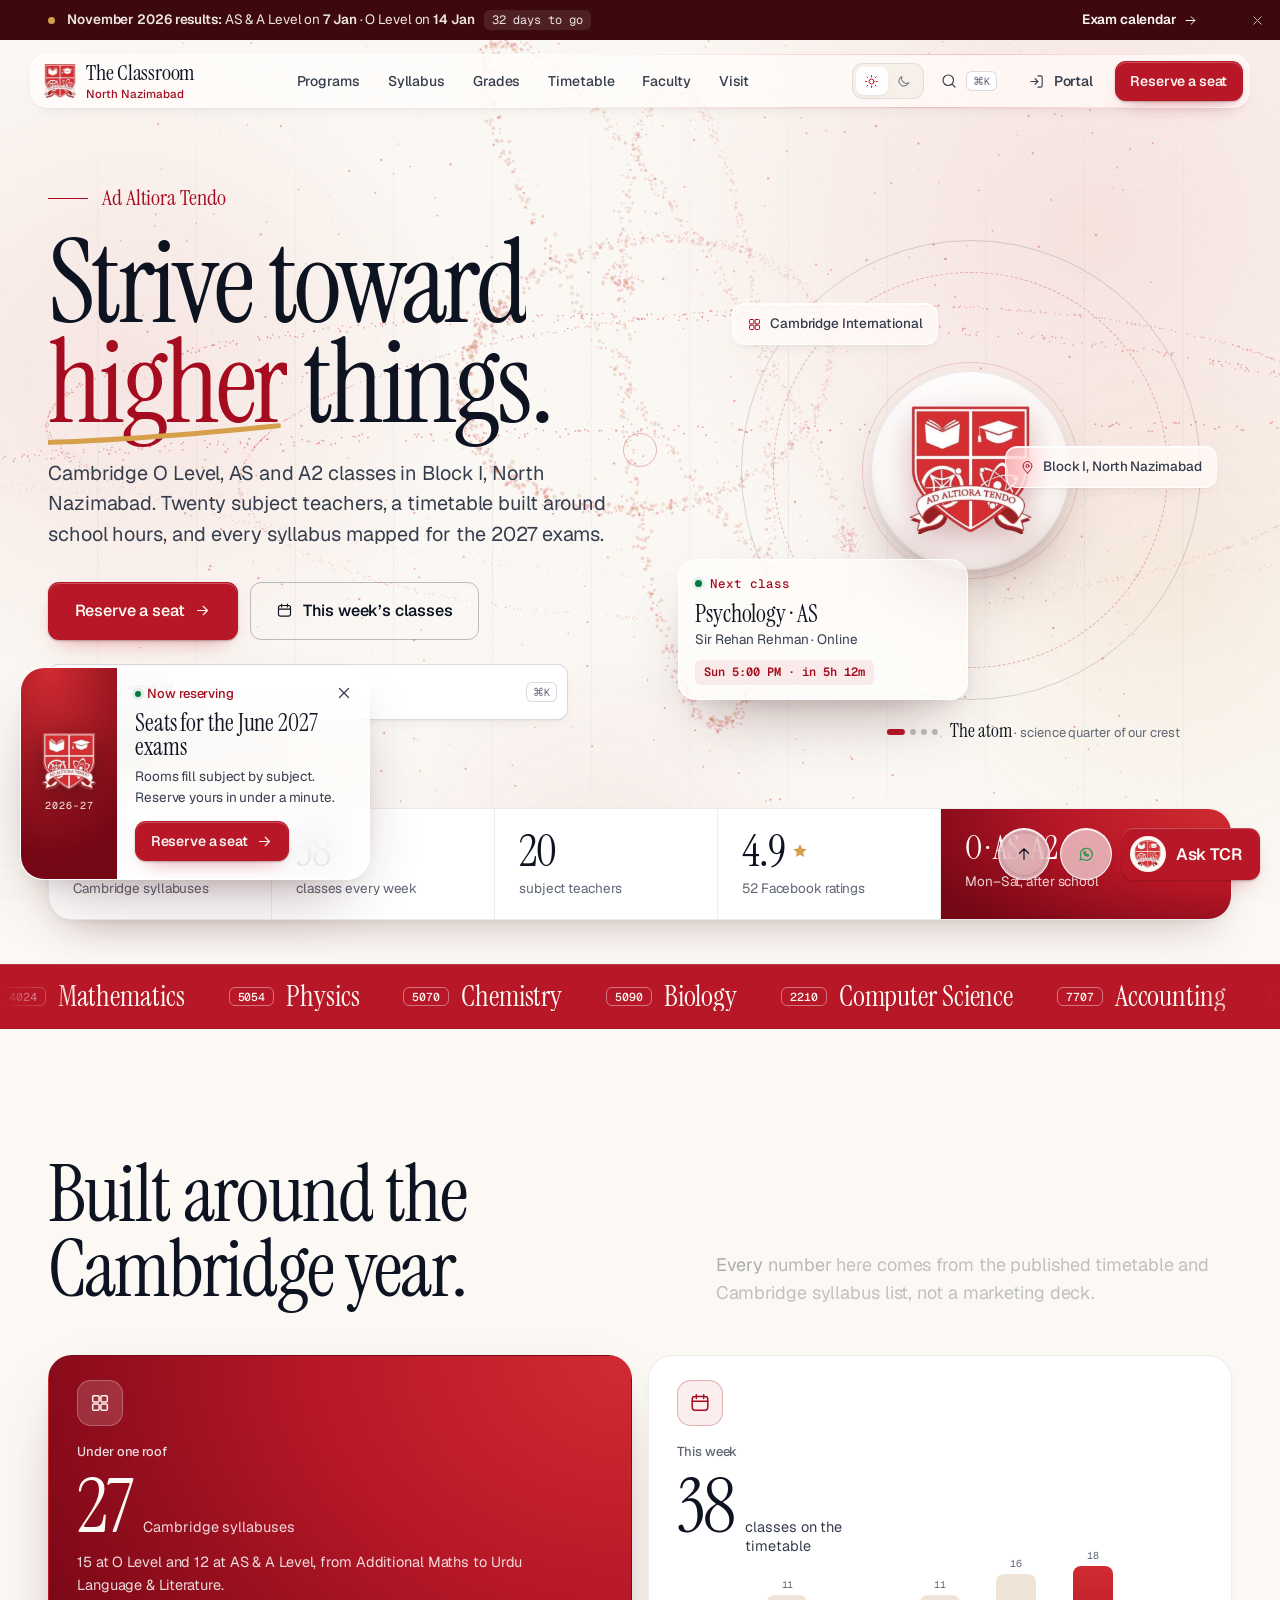
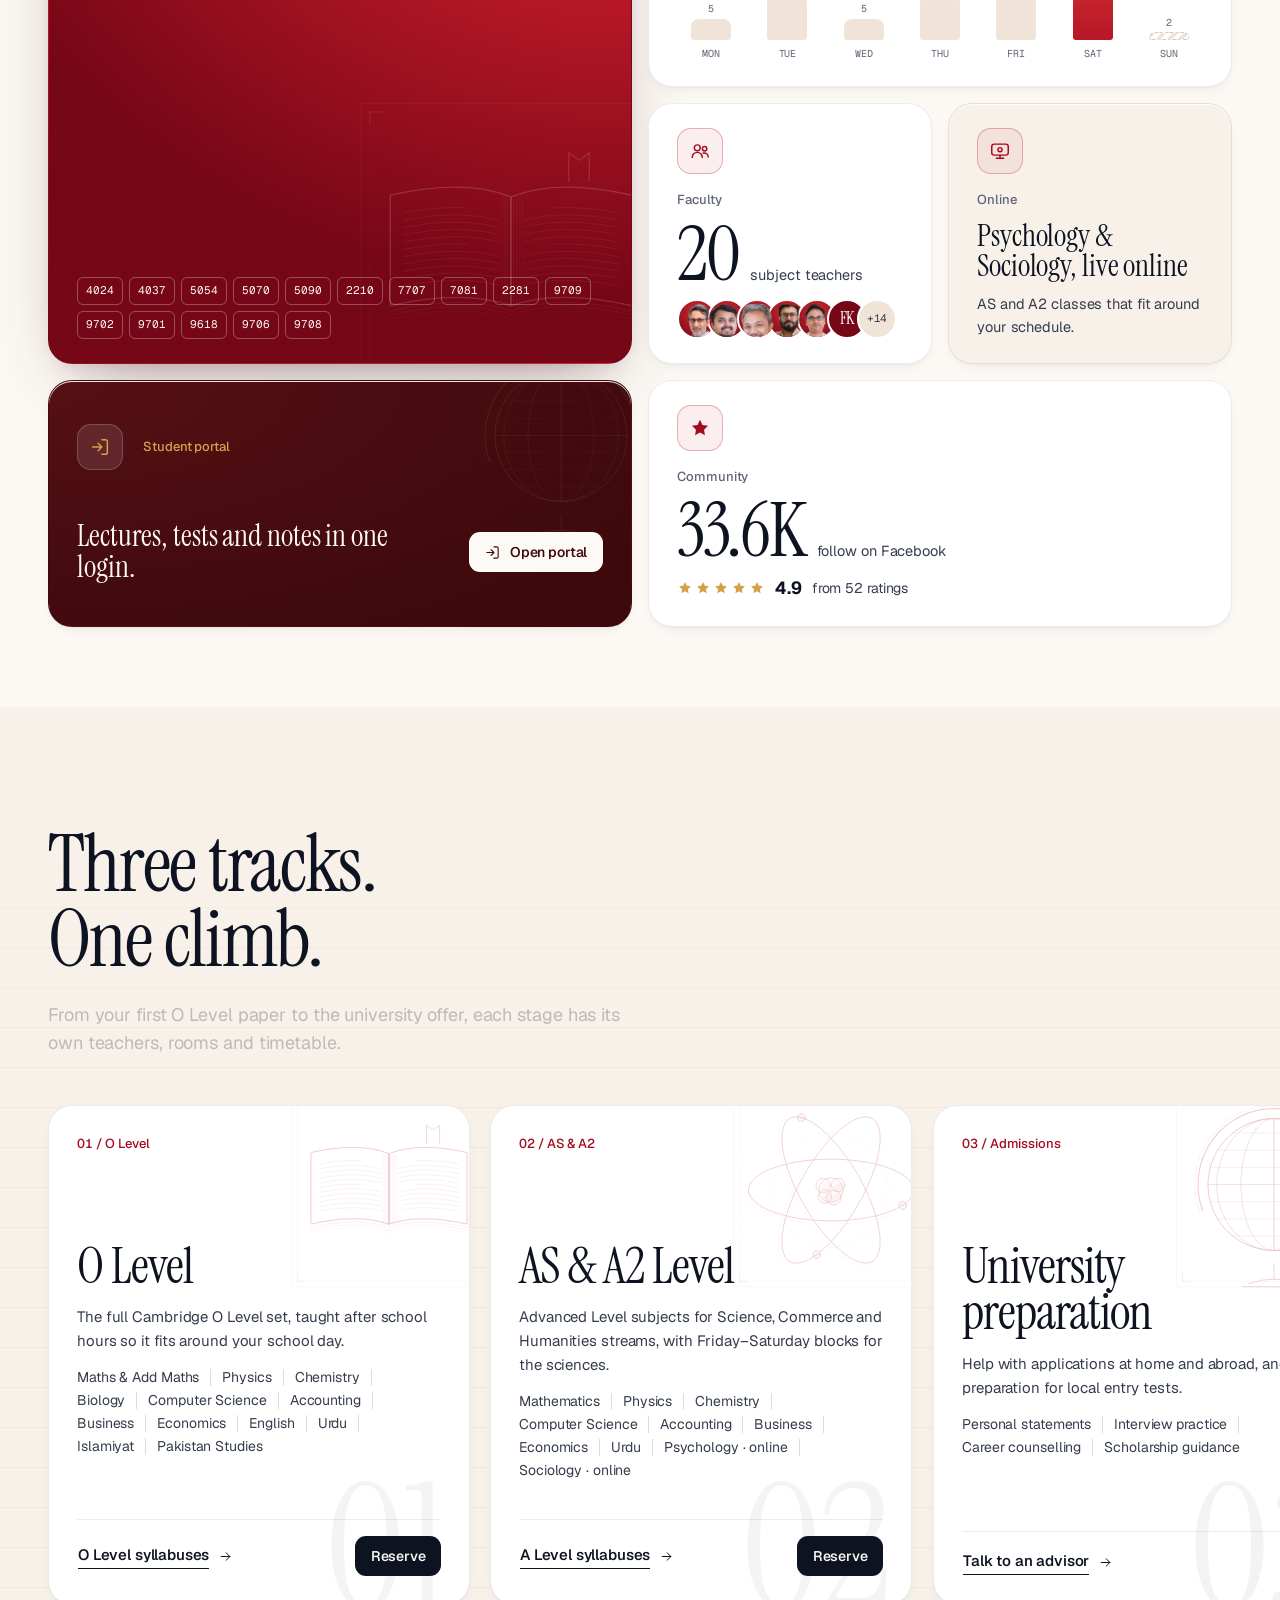
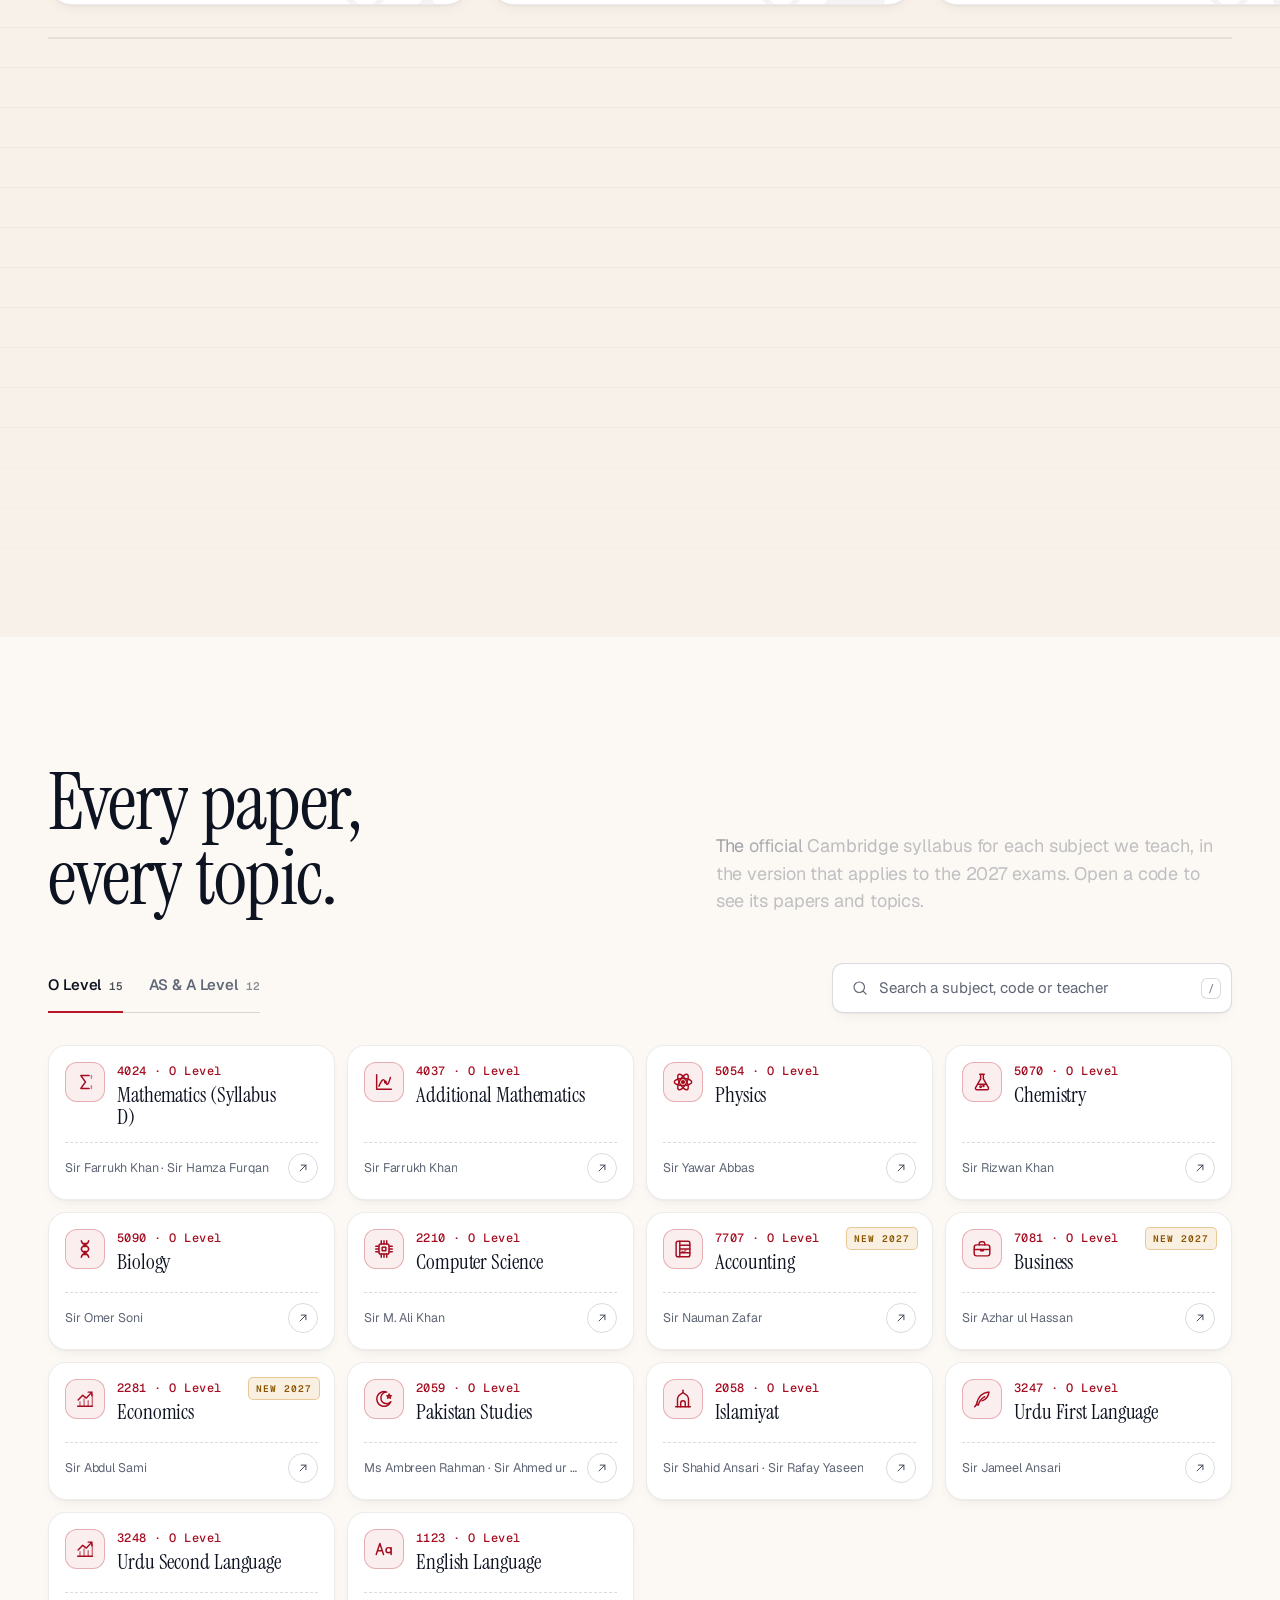
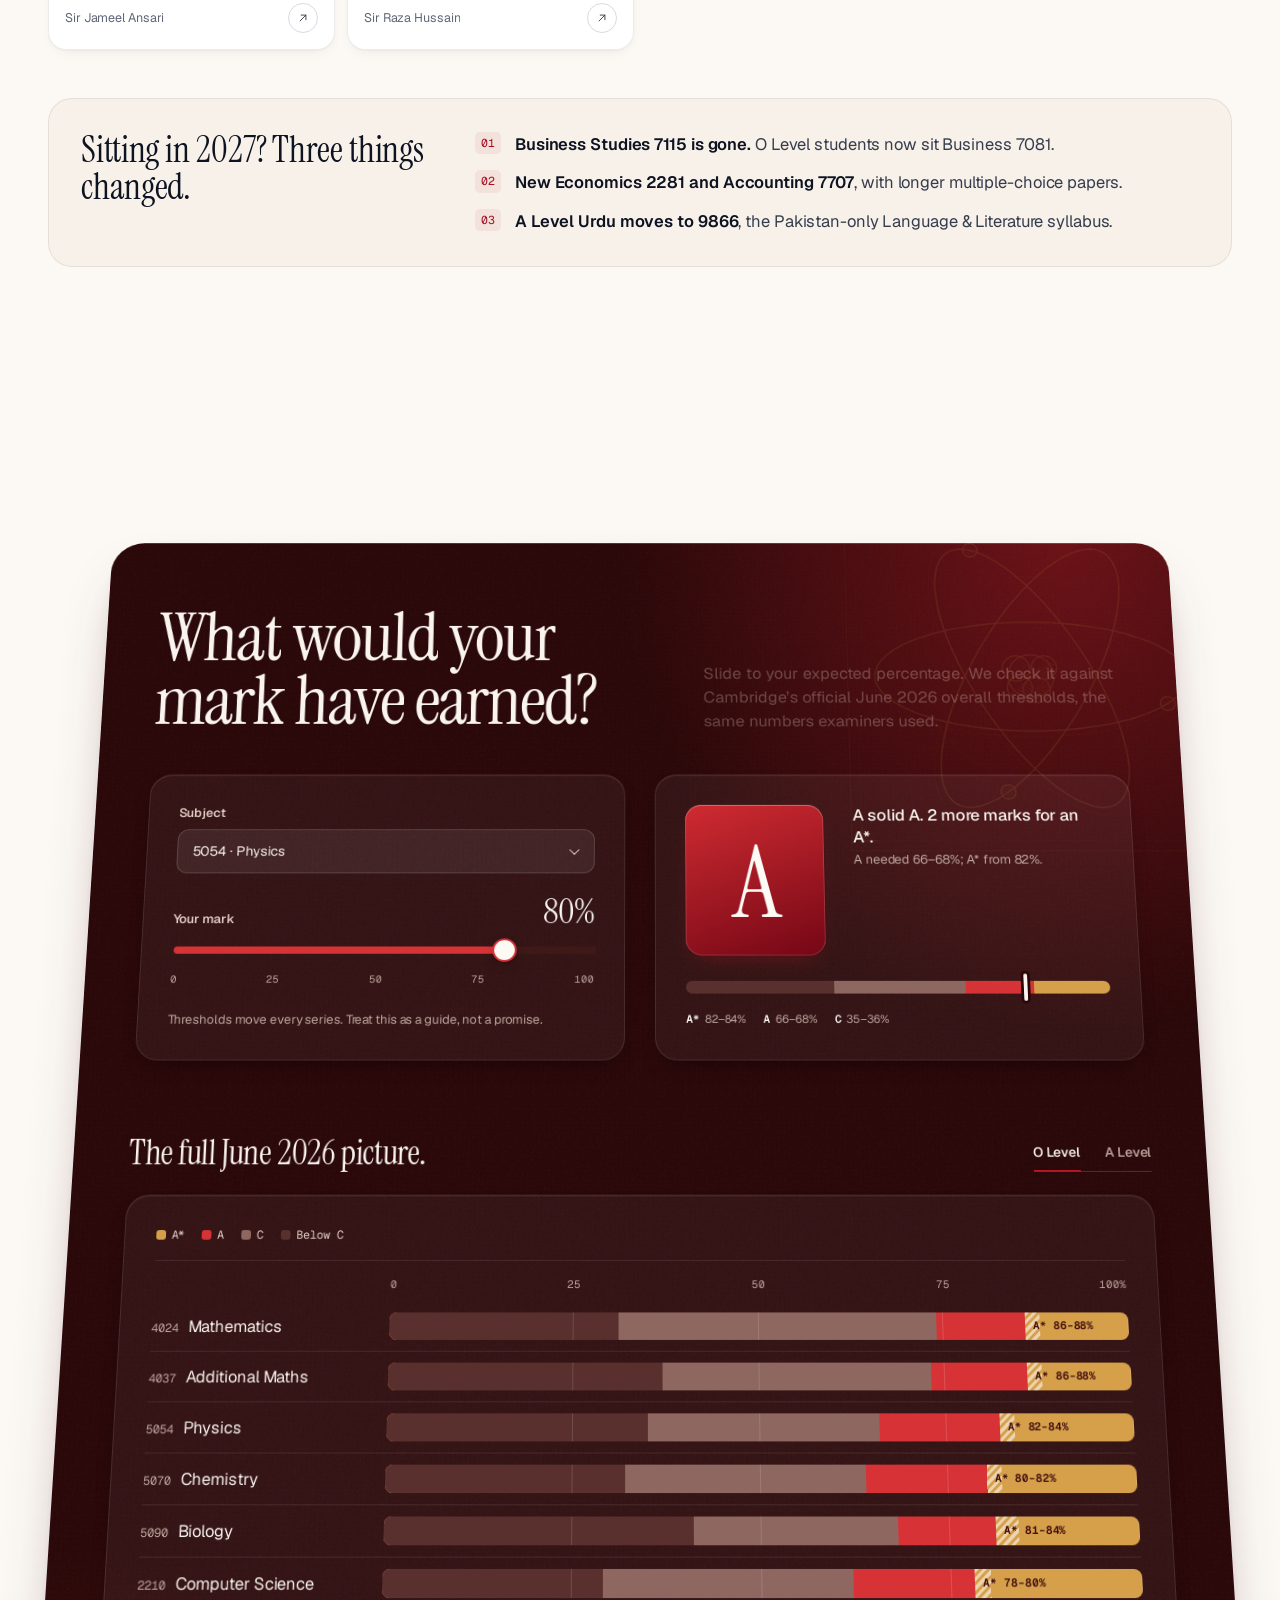
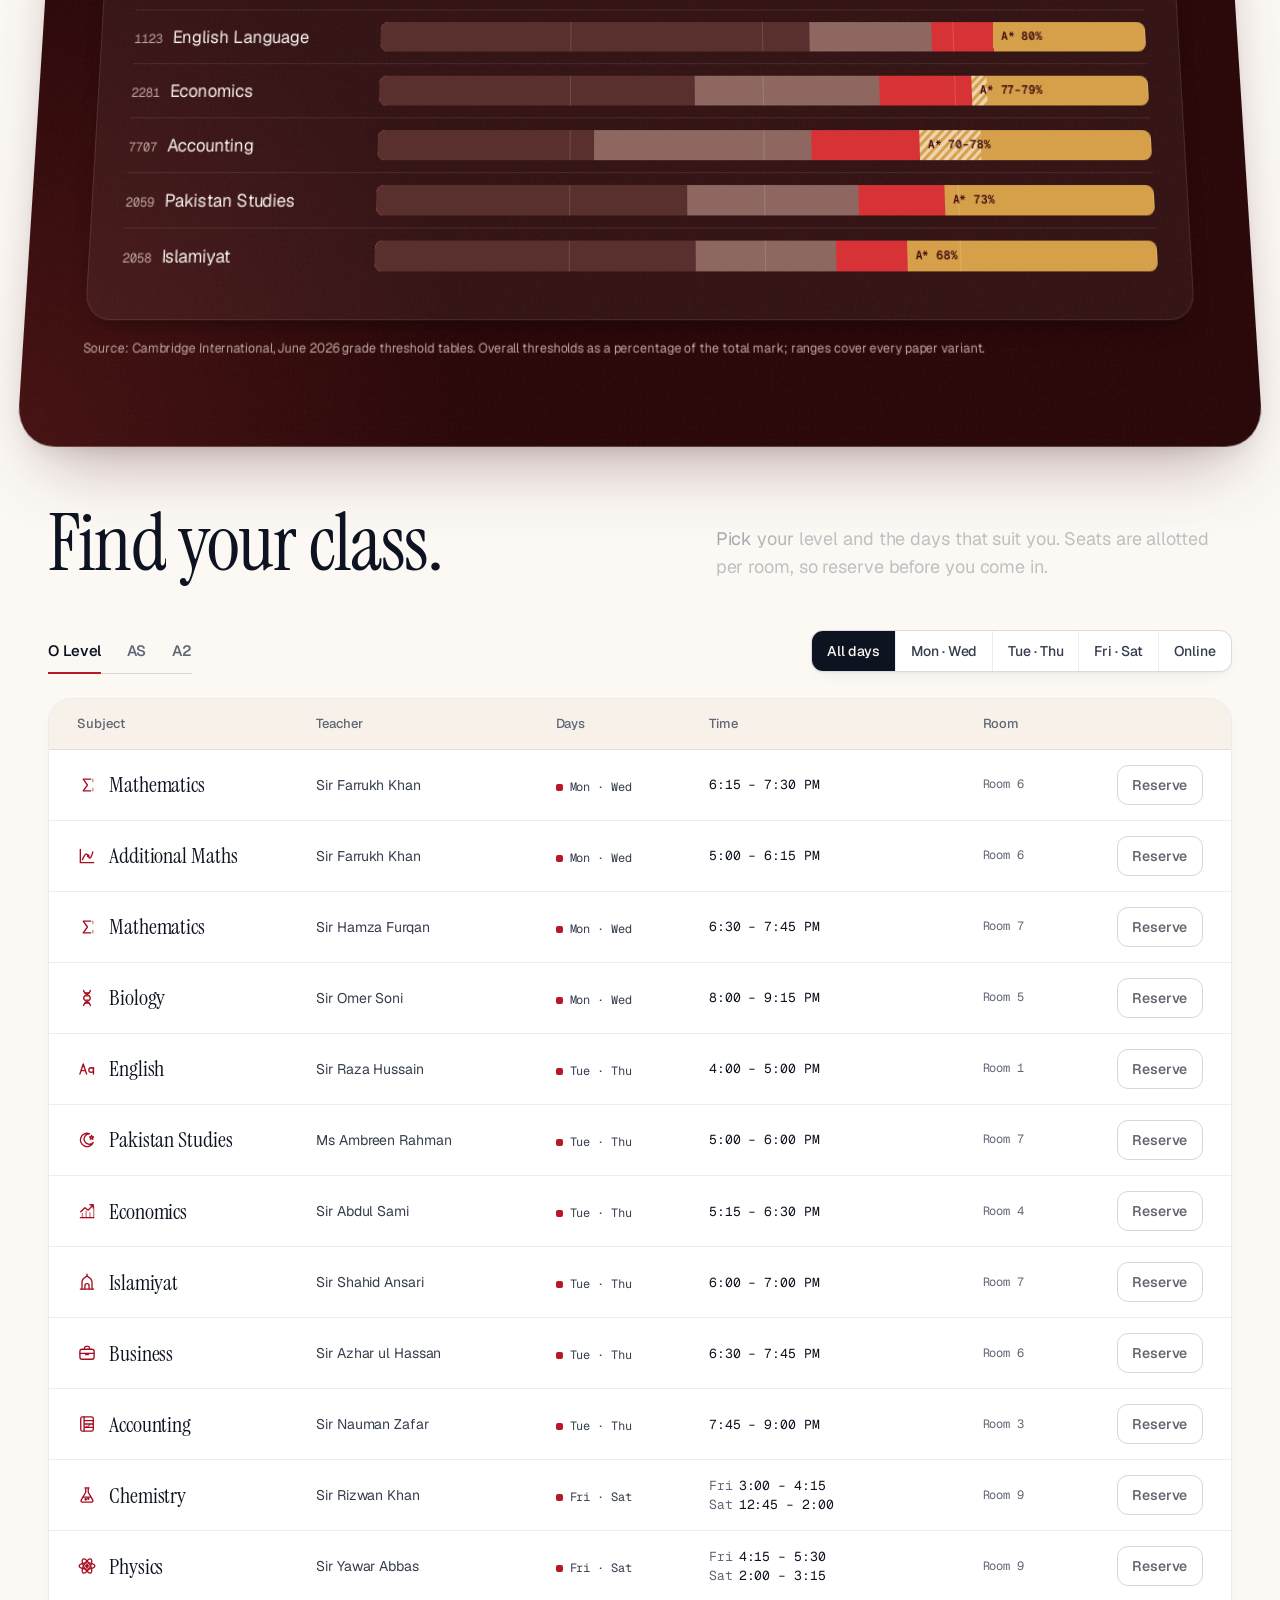
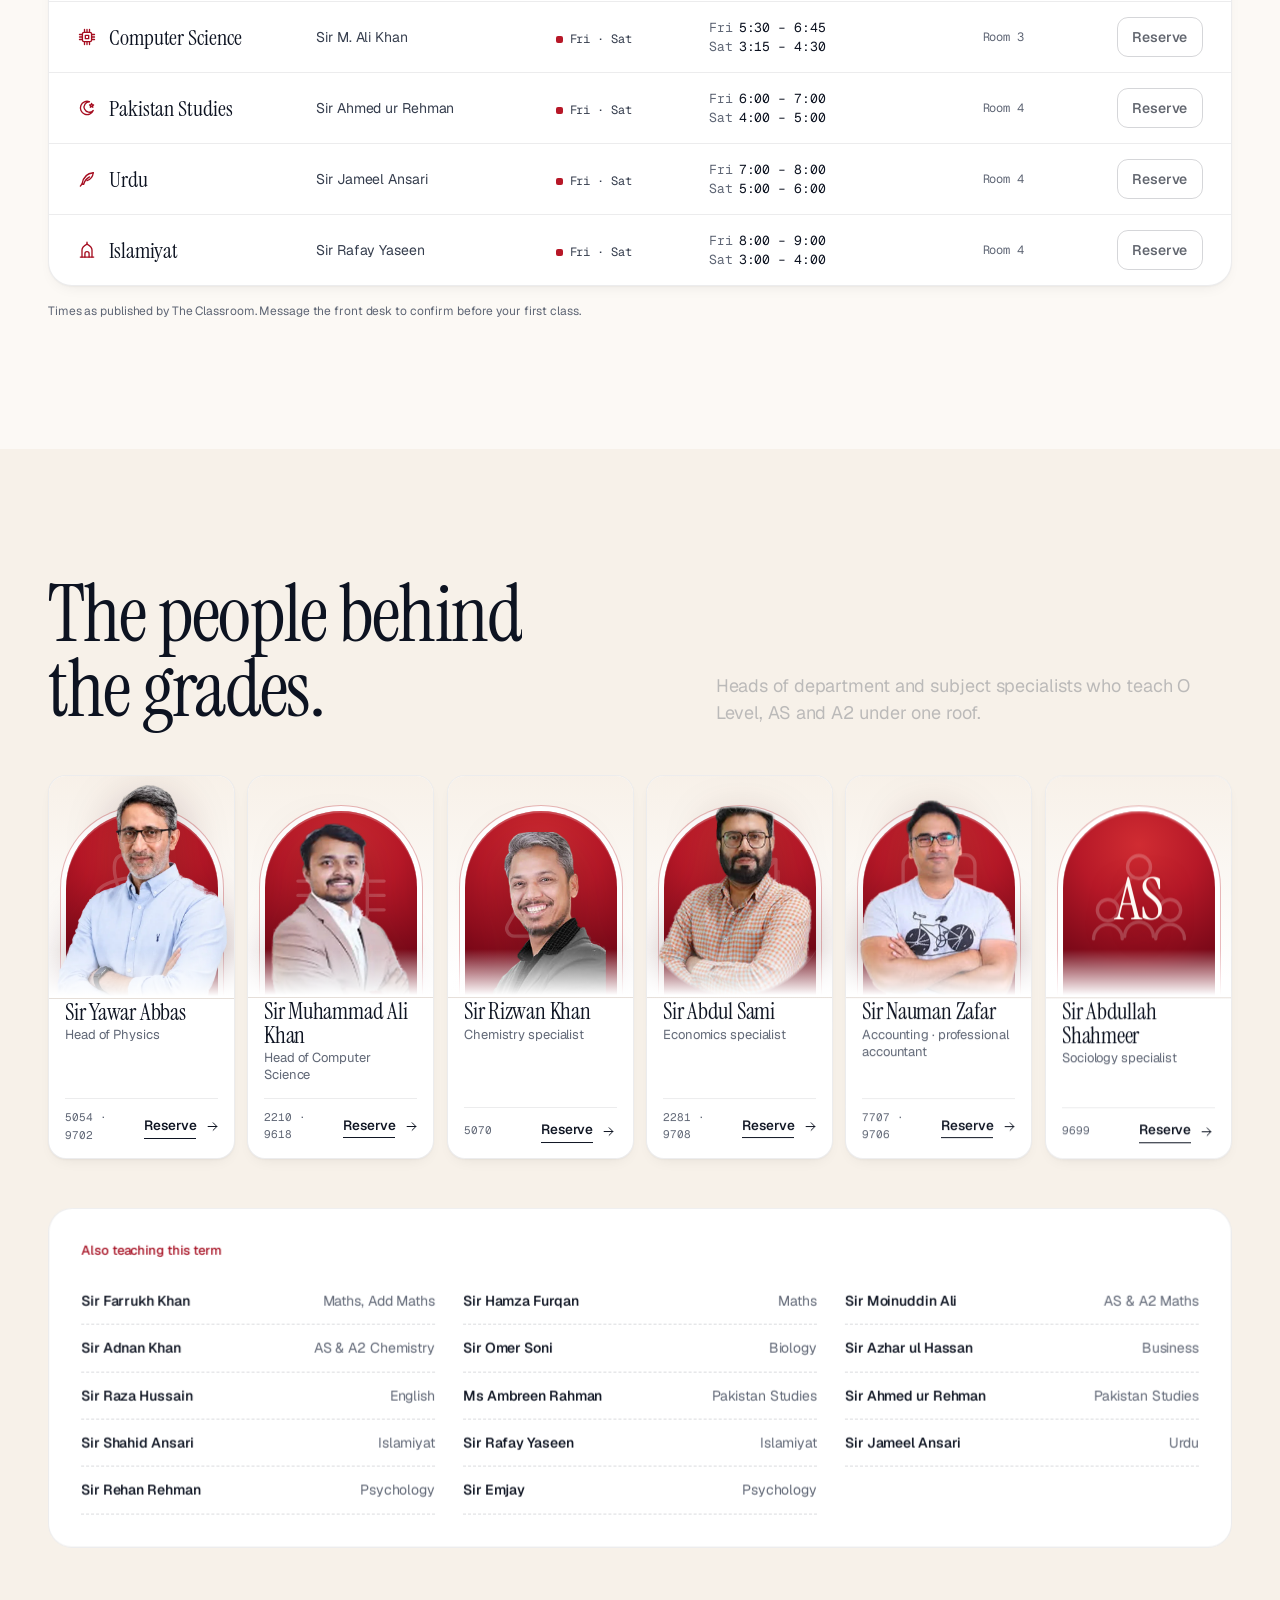
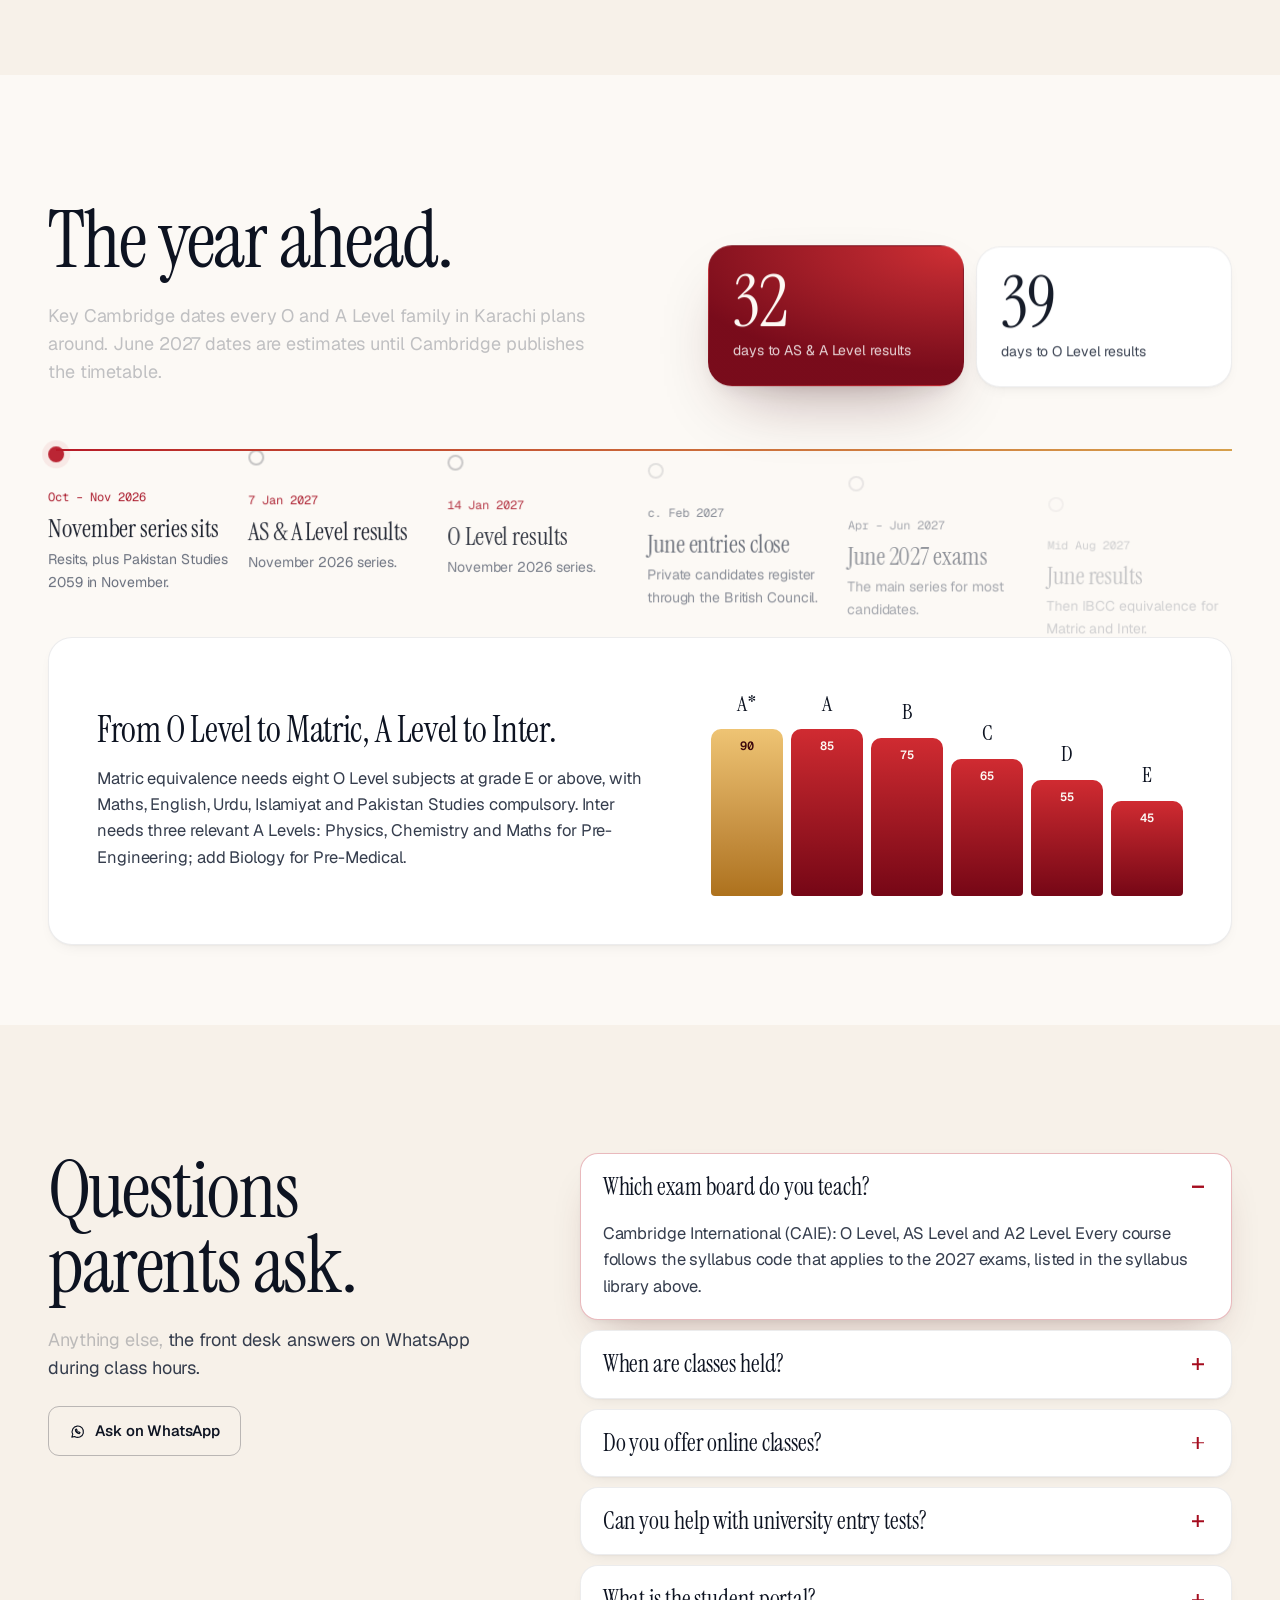
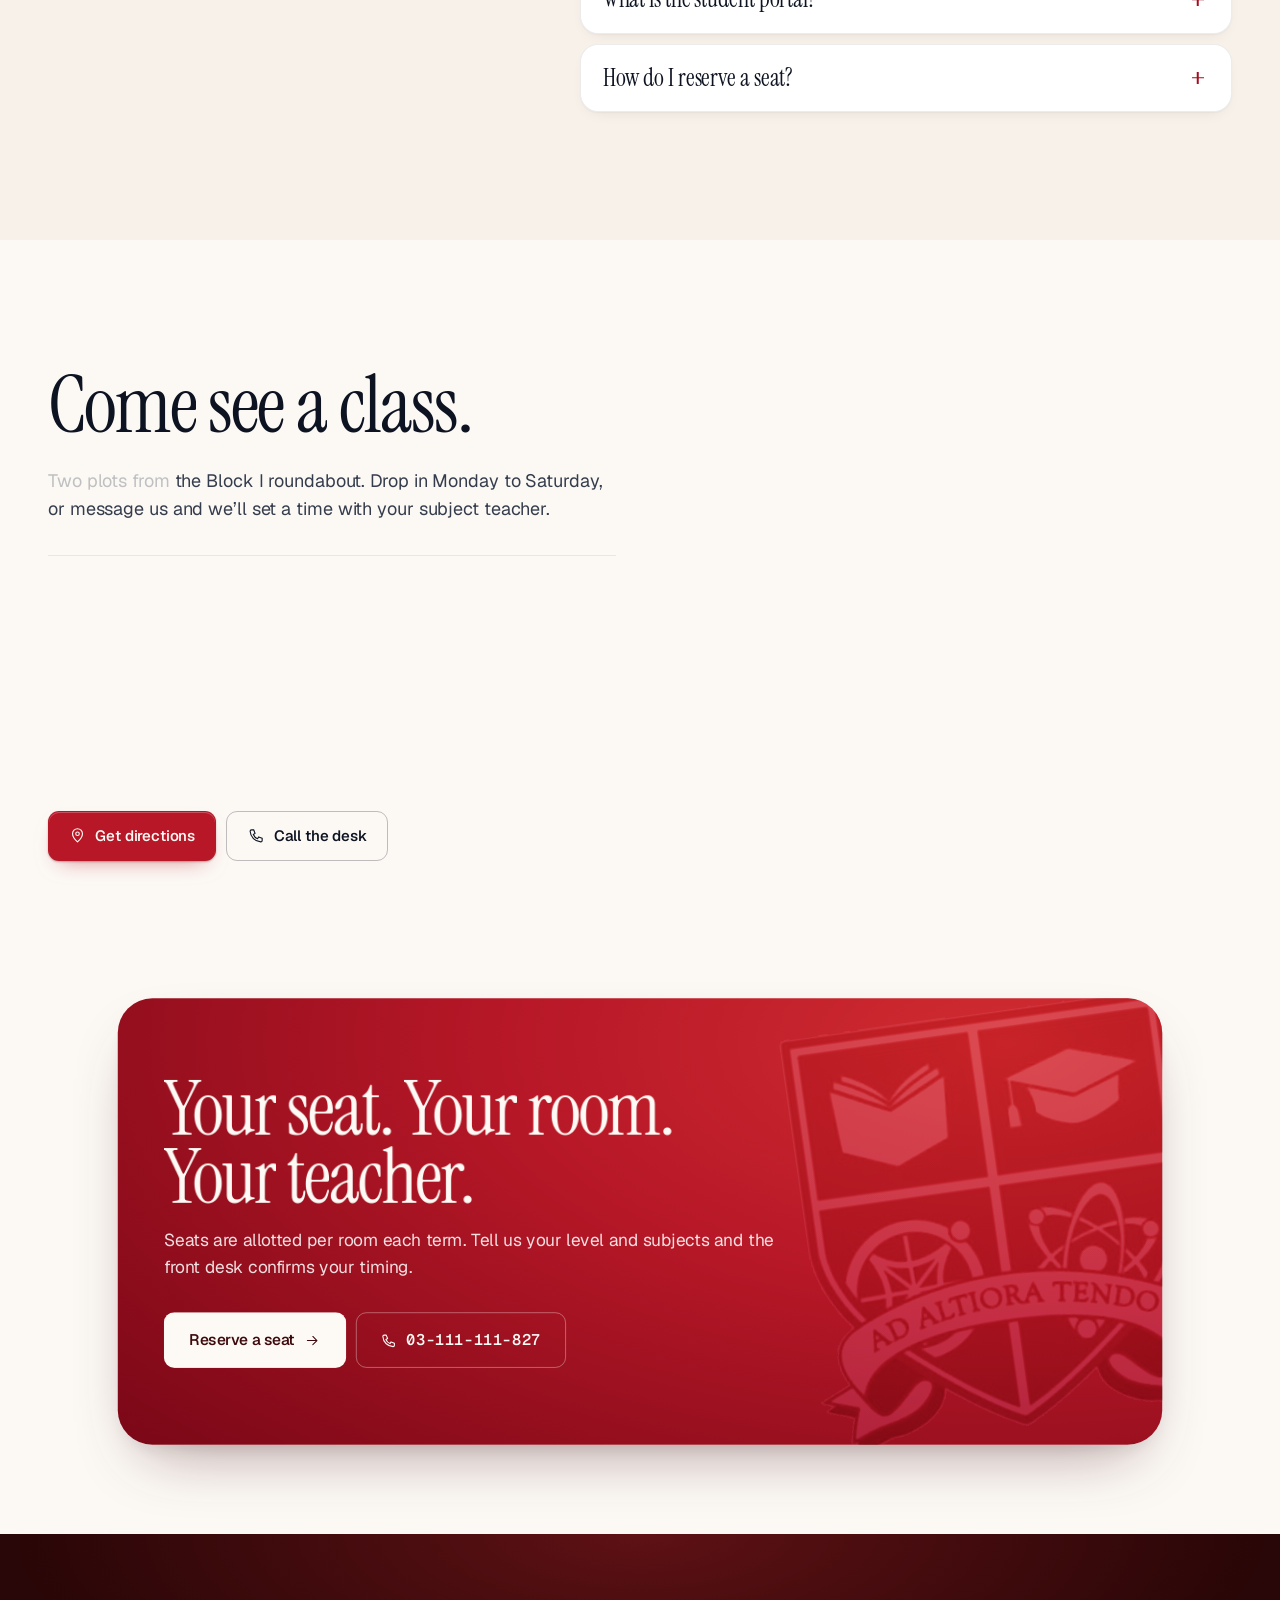
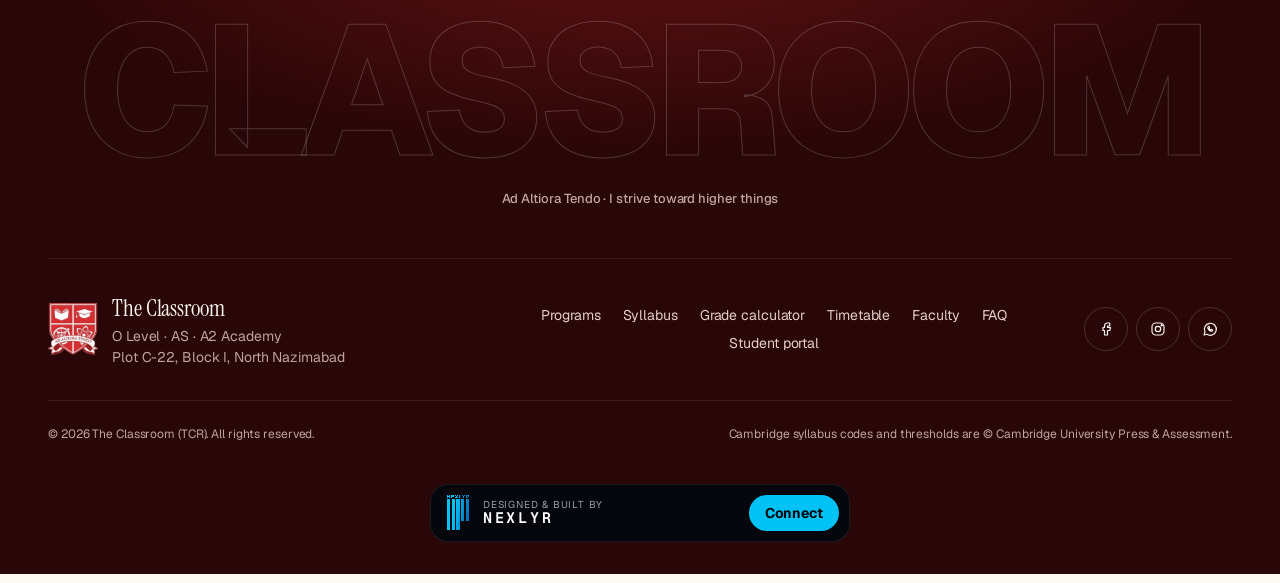
==== commit a631c1ac: "Booking sheet on phones: actions always visible - Action bar sticks to the bottom of the sheet; shee" ====
--- a/index.html
+++ b/index.html
@@ -17,7 +17,7 @@
 <link rel="preload" href="assets/img/crest.webp" as="image" fetchpriority="high">
 <link rel="preload" href="assets/img/crest-sm.webp" as="image">
 <style>.ldx,.loader{display:none}html.ld-on .ldx{display:contents}svg.i{width:18px;height:18px;fill:none;stroke:currentColor}[hidden]{display:none!important}body{margin:0;background:#fdfbf8;color:#1b2033}[data-theme=dark] body{background:#0b0f1c;color:#f6f3ee}img{max-width:100%;height:auto}</style>
-<link rel="stylesheet" href="assets/css/style.css?v=f009ec57">
+<link rel="stylesheet" href="assets/css/style.css?v=42c27cae">
 <script>(function(){var d=document.documentElement,t="light";try{t=localStorage.getItem("tcr-theme")||"light"}catch(e){}d.dataset.theme=t;try{if(!sessionStorage.getItem("tcr-seen")&&!matchMedia("(prefers-reduced-motion: reduce)").matches)d.classList.add("ld-on")}catch(e){}})();</script>
 <script type="application/ld+json">
 {"@context":"https://schema.org","@type":"EducationalOrganization","name":"The Classroom (TCR)","alternateName":"The Classroom North Nazimabad","url":"https://www.theclassroom.pk","logo":"https://www.theclassroom.pk/assets/img/crest-full.webp","email":"info@theclassroom.pk","telephone":"+92 311 1111827","address":{"@type":"PostalAddress","streetAddress":"Plot C-22, Block I, North Nazimabad","addressLocality":"Karachi","postalCode":"74700","addressCountry":"PK"},"geo":{"@type":"GeoCoordinates","latitude":24.9441,"longitude":67.0463},"slogan":"Ad Altiora Tendo"}
--- a/assets/css/style.css
+++ b/assets/css/style.css
@@ -1131,3 +1131,36 @@
   .nexlyr__txt b{font-size:.82rem}
   .nexlyr__btn{height:30px;padding:0 13px;font-size:12.5px}
 }
+/* ---------- booking sheet on phones: always-visible actions, fits the visible screen ---------- */
+@media (max-width:900px){
+  .modal__card{grid-template-rows:auto minmax(0,1fr)}
+  .modal__aside{padding-right:68px}
+  .modal__close{top:12px;right:12px;background:oklch(100% 0 0 / .16);color:var(--on-crimson);border:1px solid oklch(100% 0 0 / .28)}
+  .modal__close:hover{background:oklch(100% 0 0 / .26);color:var(--on-crimson)}
+  .modal__body{padding:24px 24px 0}
+  .modal__nav{position:sticky;bottom:0;z-index:2;margin:auto -24px 0;padding:12px 24px calc(12px + env(safe-area-inset-bottom,0px));background:var(--surface);box-shadow:0 -12px 24px -18px oklch(19% .03 265 / .45)}
+}
+@media (max-width:600px){
+  .modal__card{max-height:92svh;max-height:calc(100dvh - 10px)}
+  .modal__aside{padding:12px 64px 12px 18px}
+  .modal__aside img{width:34px}
+  .modal__body{padding:18px 18px 0}
+  .modal__nav{margin:auto -18px 0;padding:10px 18px calc(10px + env(safe-area-inset-bottom,0px))}
+  .modal__title{font-size:2.15rem;margin:2px 0 14px}
+  .step legend{font-size:15.5px;margin-bottom:12px}
+  .form-grid{gap:12px}
+  .field{gap:6px}
+  /* 16px stops iOS zooming into the form on focus */
+  .field input:not([type=range]),.select select,.bot__f input,.search input,.find__bar input,.palette__input input{font-size:16px}
+  .field input:not([type=range]){height:48px}
+  .choice>span{padding:14px 16px}
+  .choice b{font-size:1.45rem}
+  .summary{margin-top:14px;padding:12px 14px;font-size:13.5px}
+  .modal__hint{font-size:12.5px}
+}
+@media (max-width:600px){
+  .modal__nav{flex-wrap:wrap;row-gap:8px;column-gap:8px}
+  .modal__hint{flex-basis:100%;order:-1;margin:0;font-size:12px;line-height:1.3}
+  .modal__nav #bookNext{flex:1}
+  .modal__nav #bookBack{padding:0 14px;border:1px solid var(--line-2)}
+}
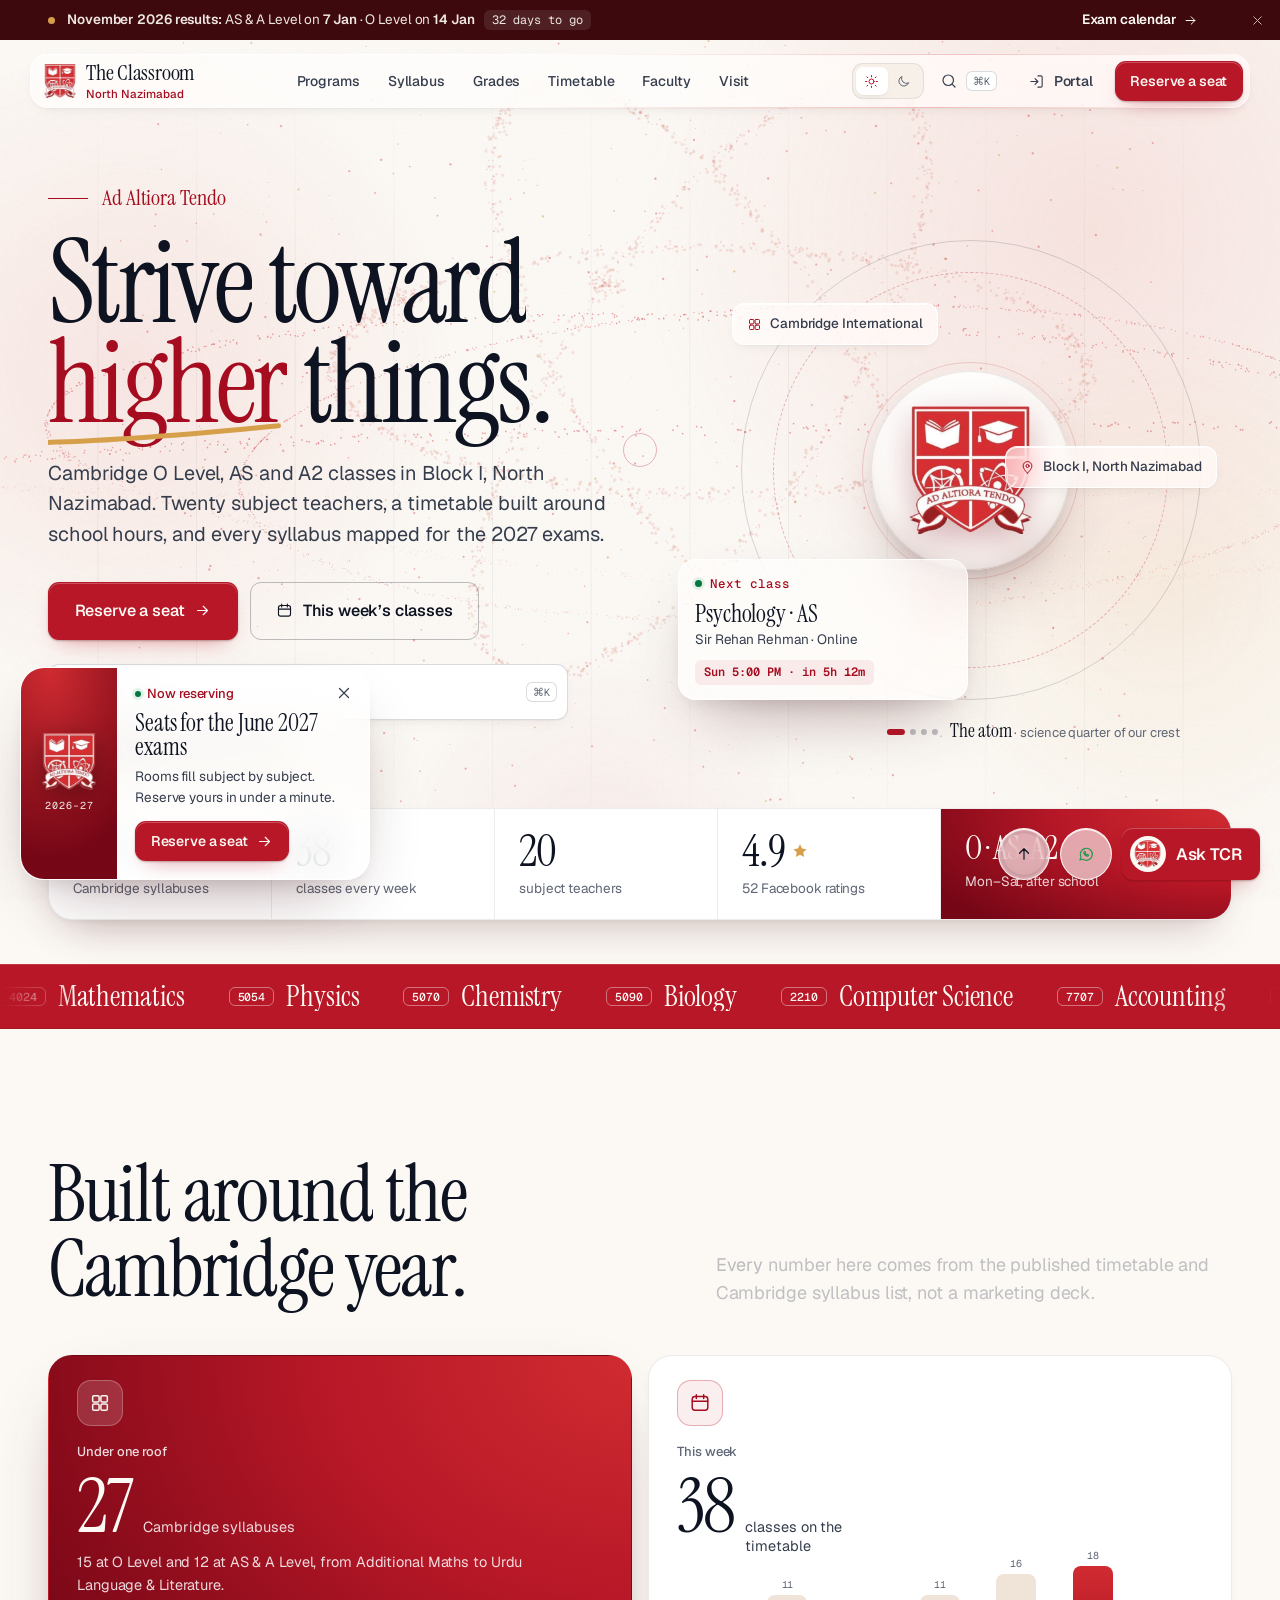
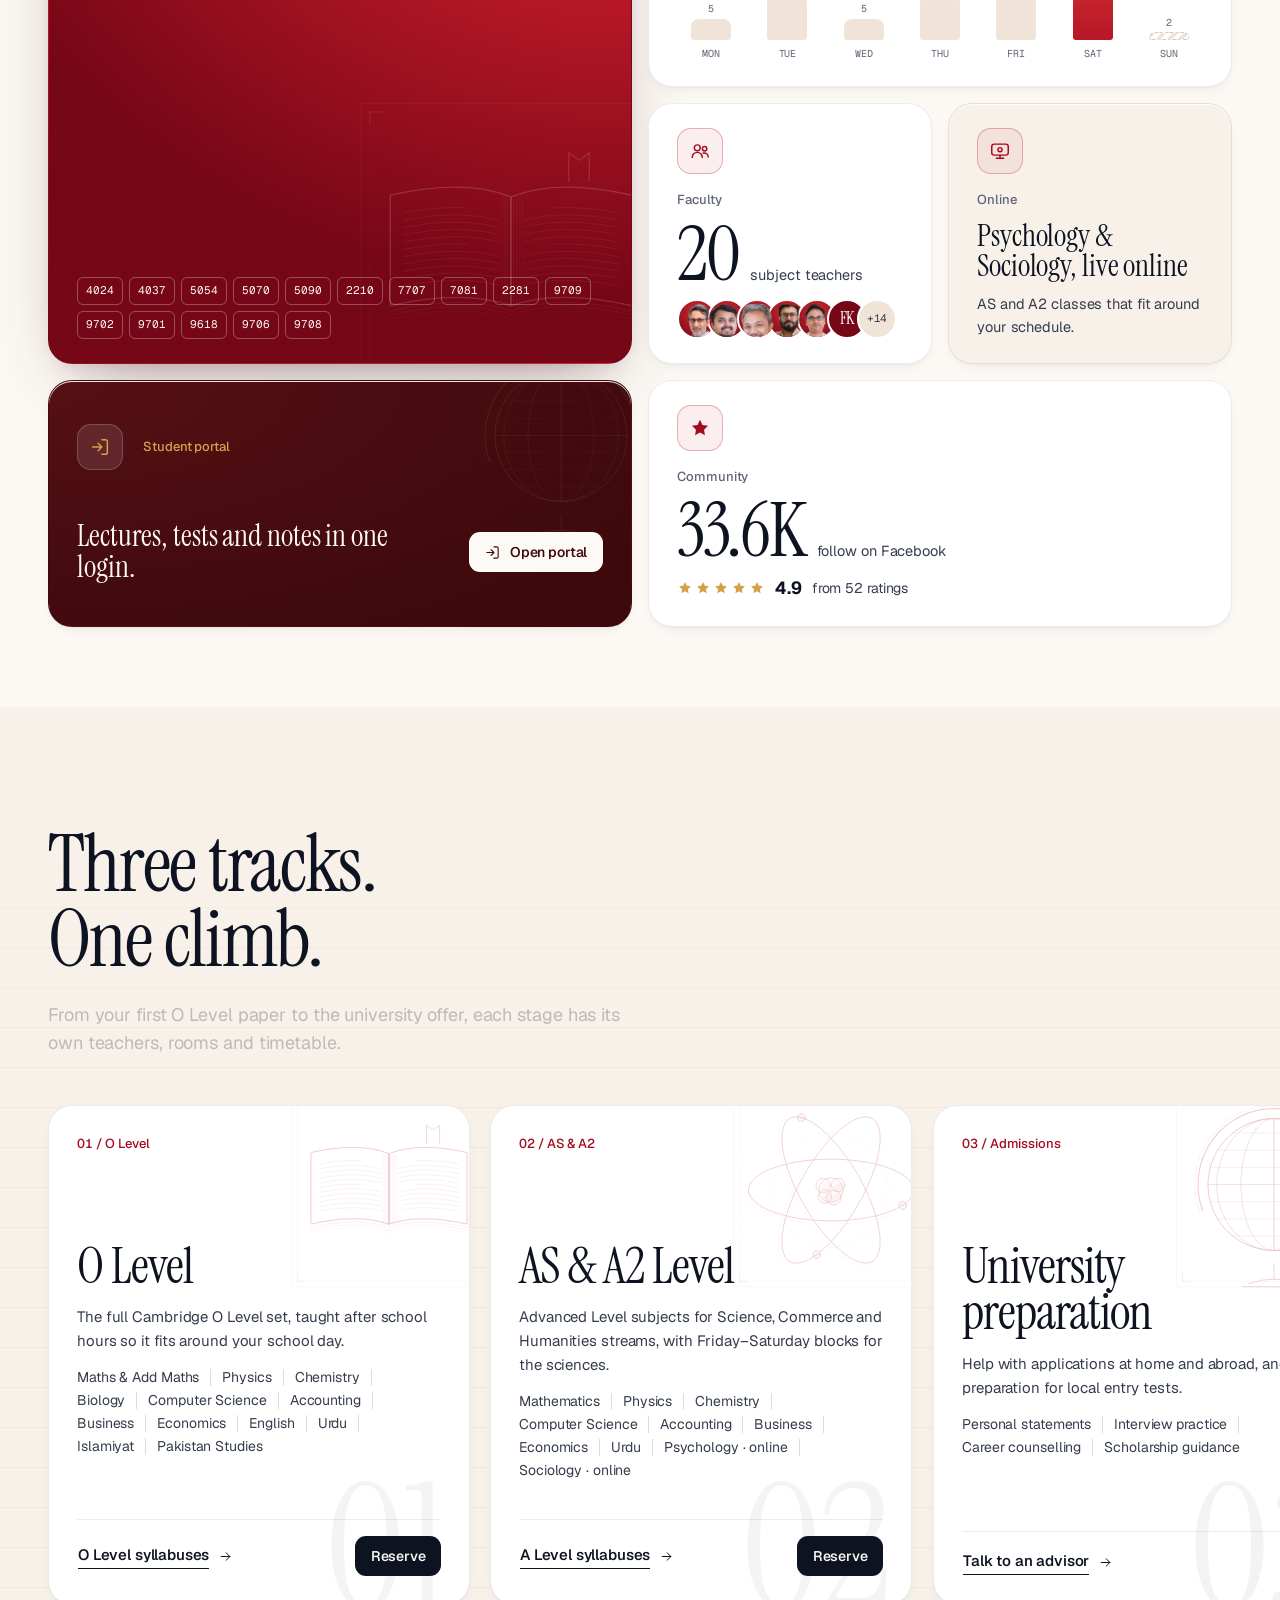
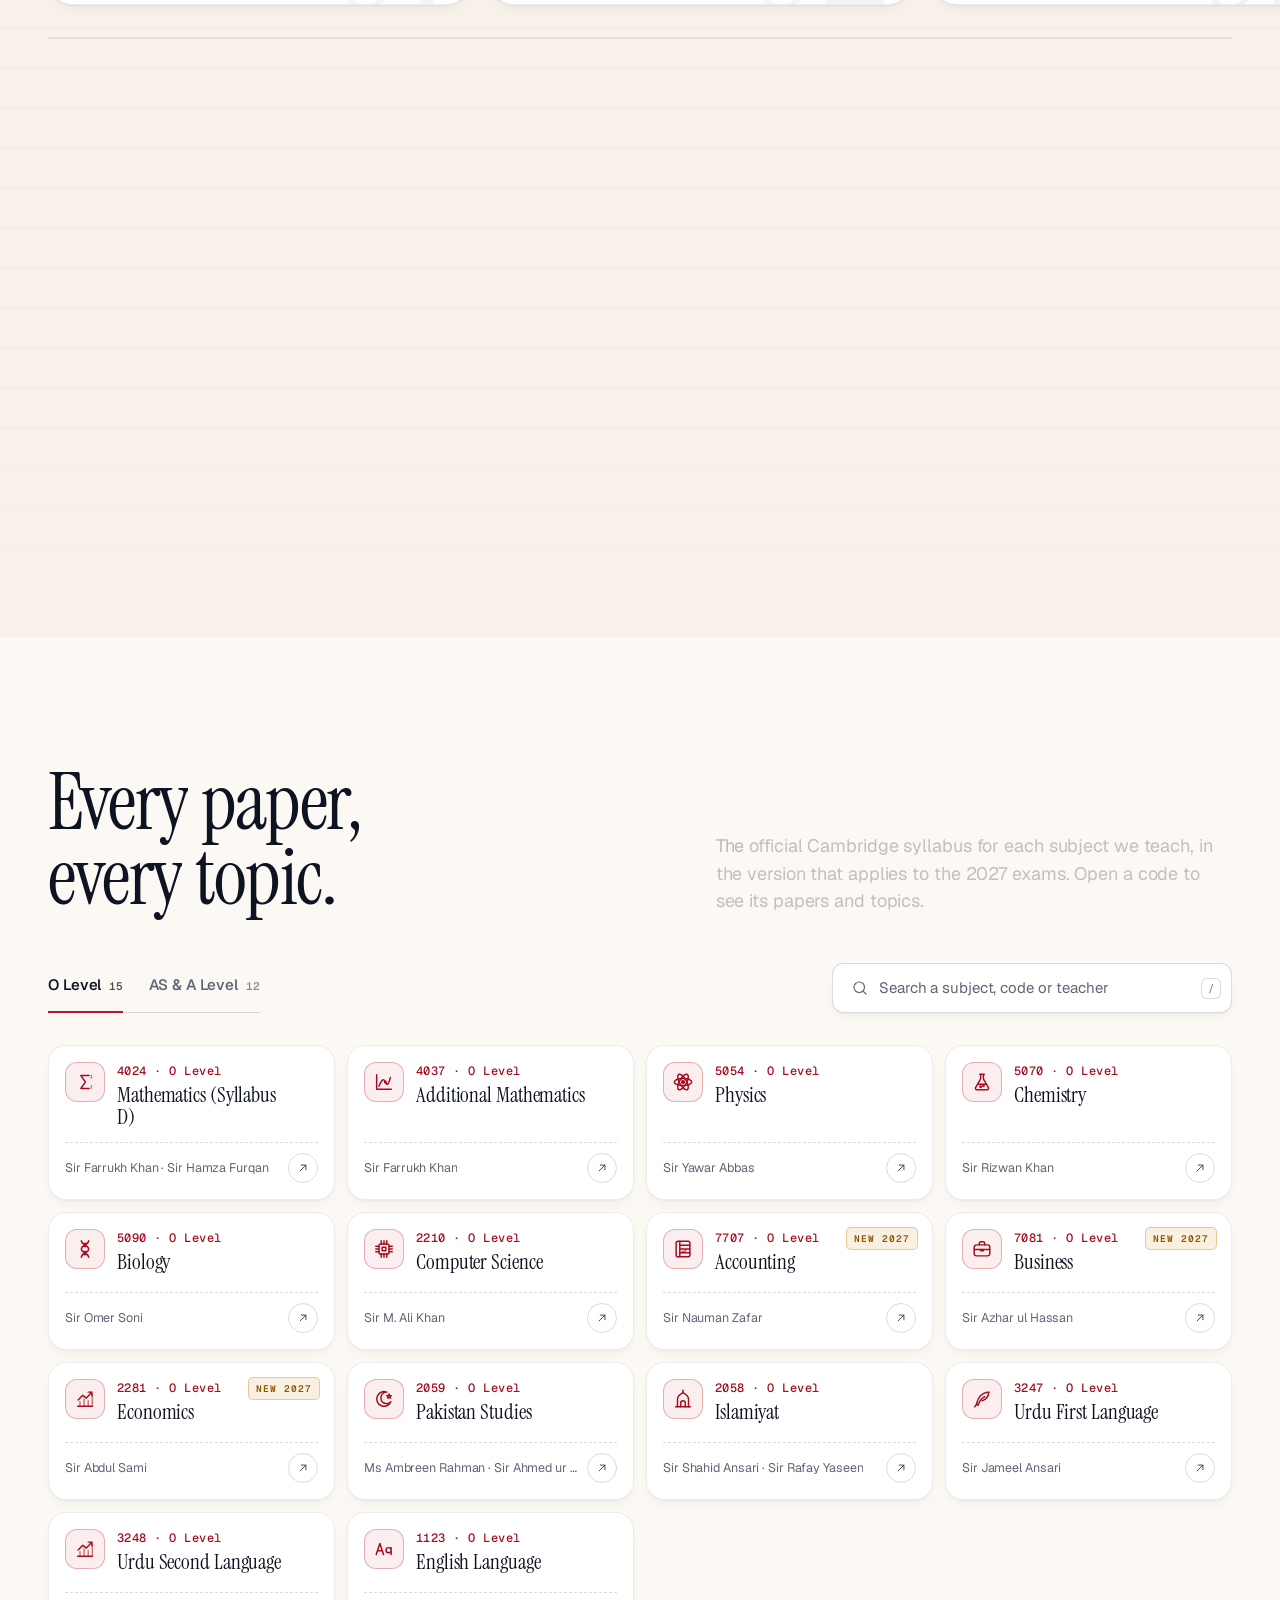
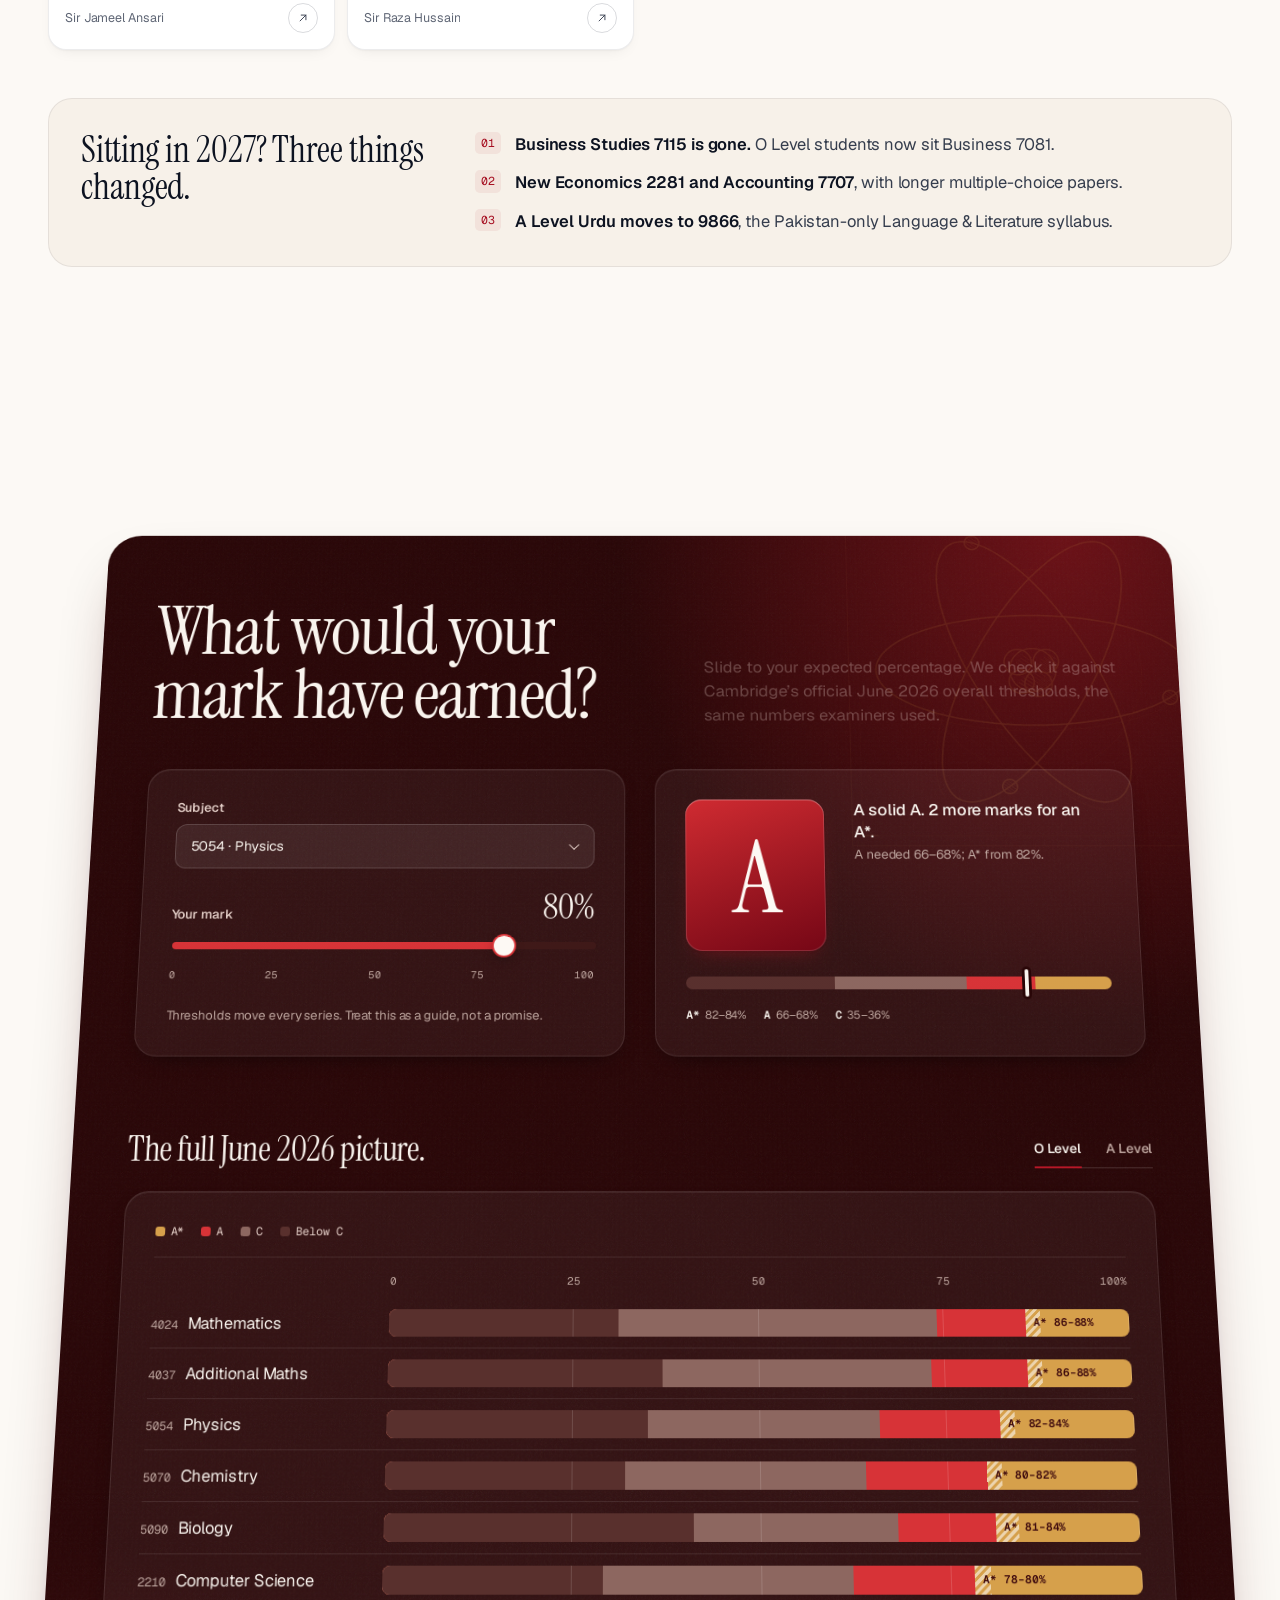
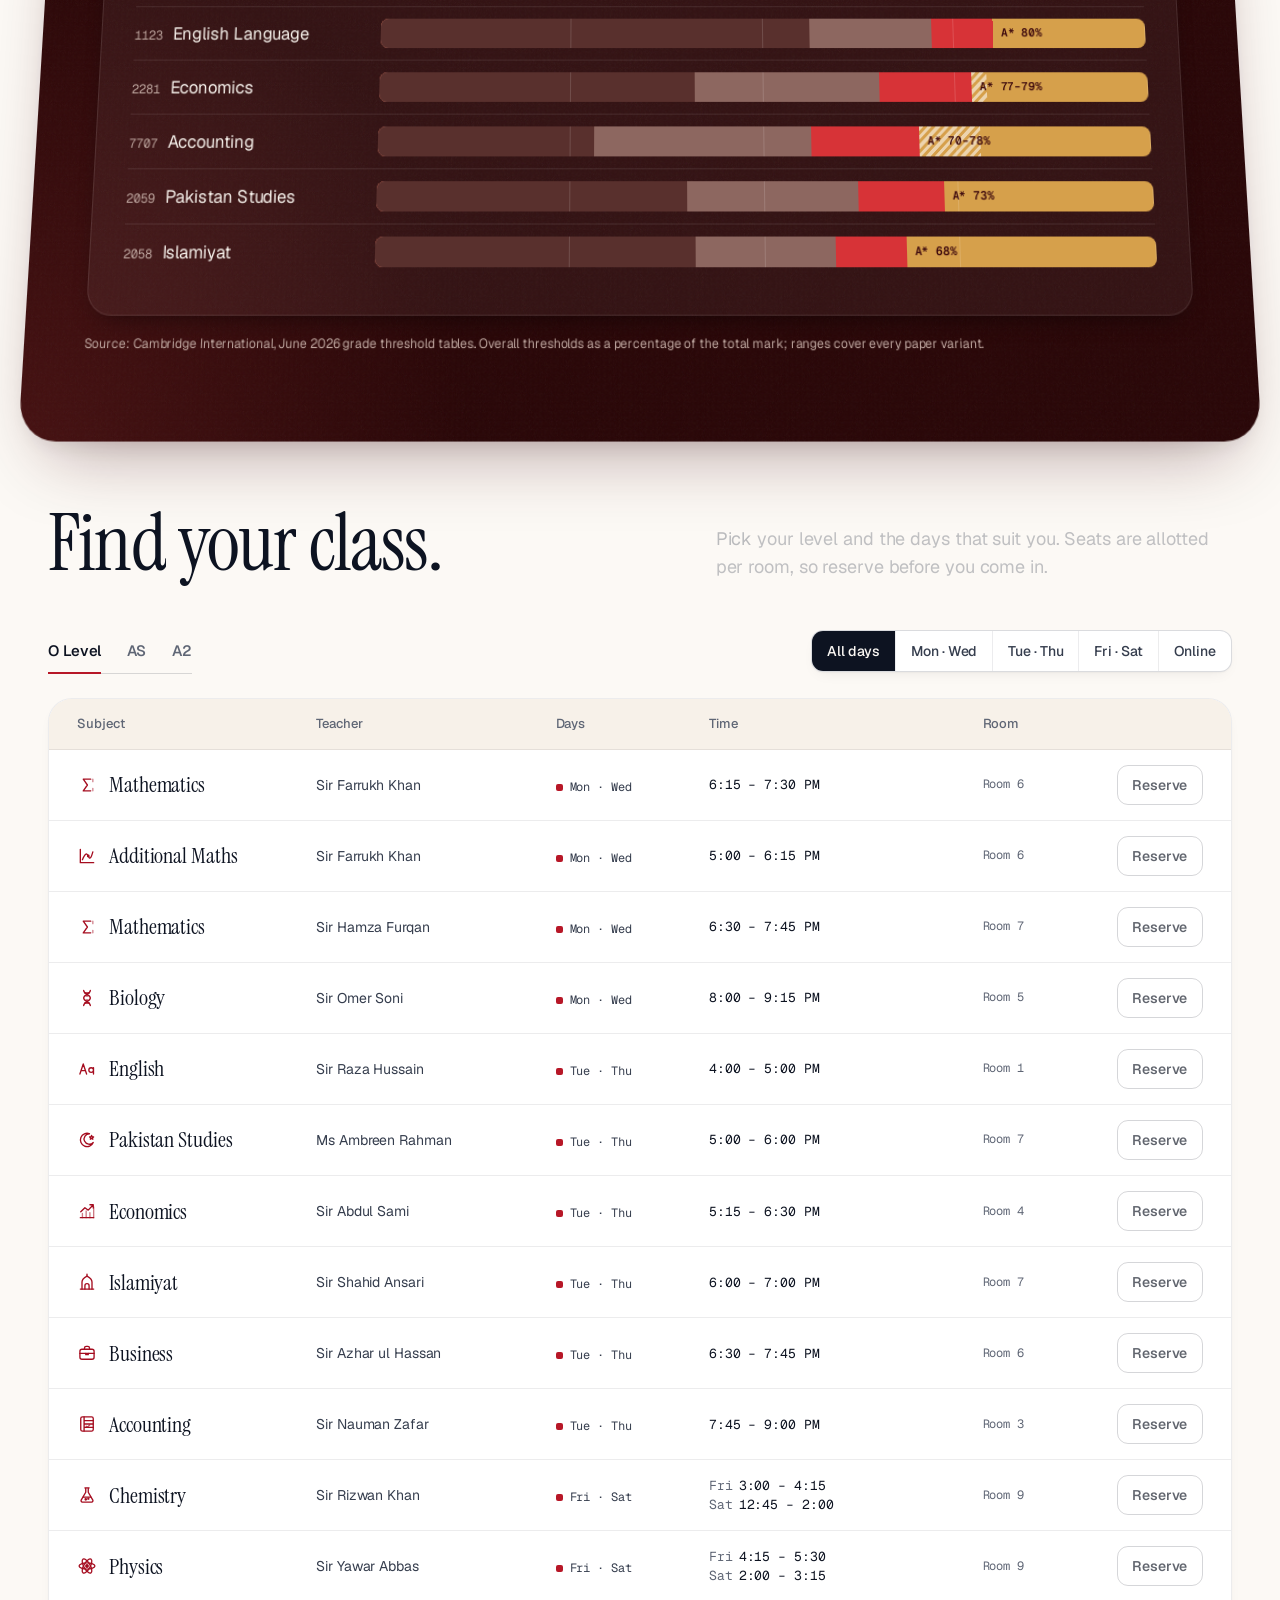
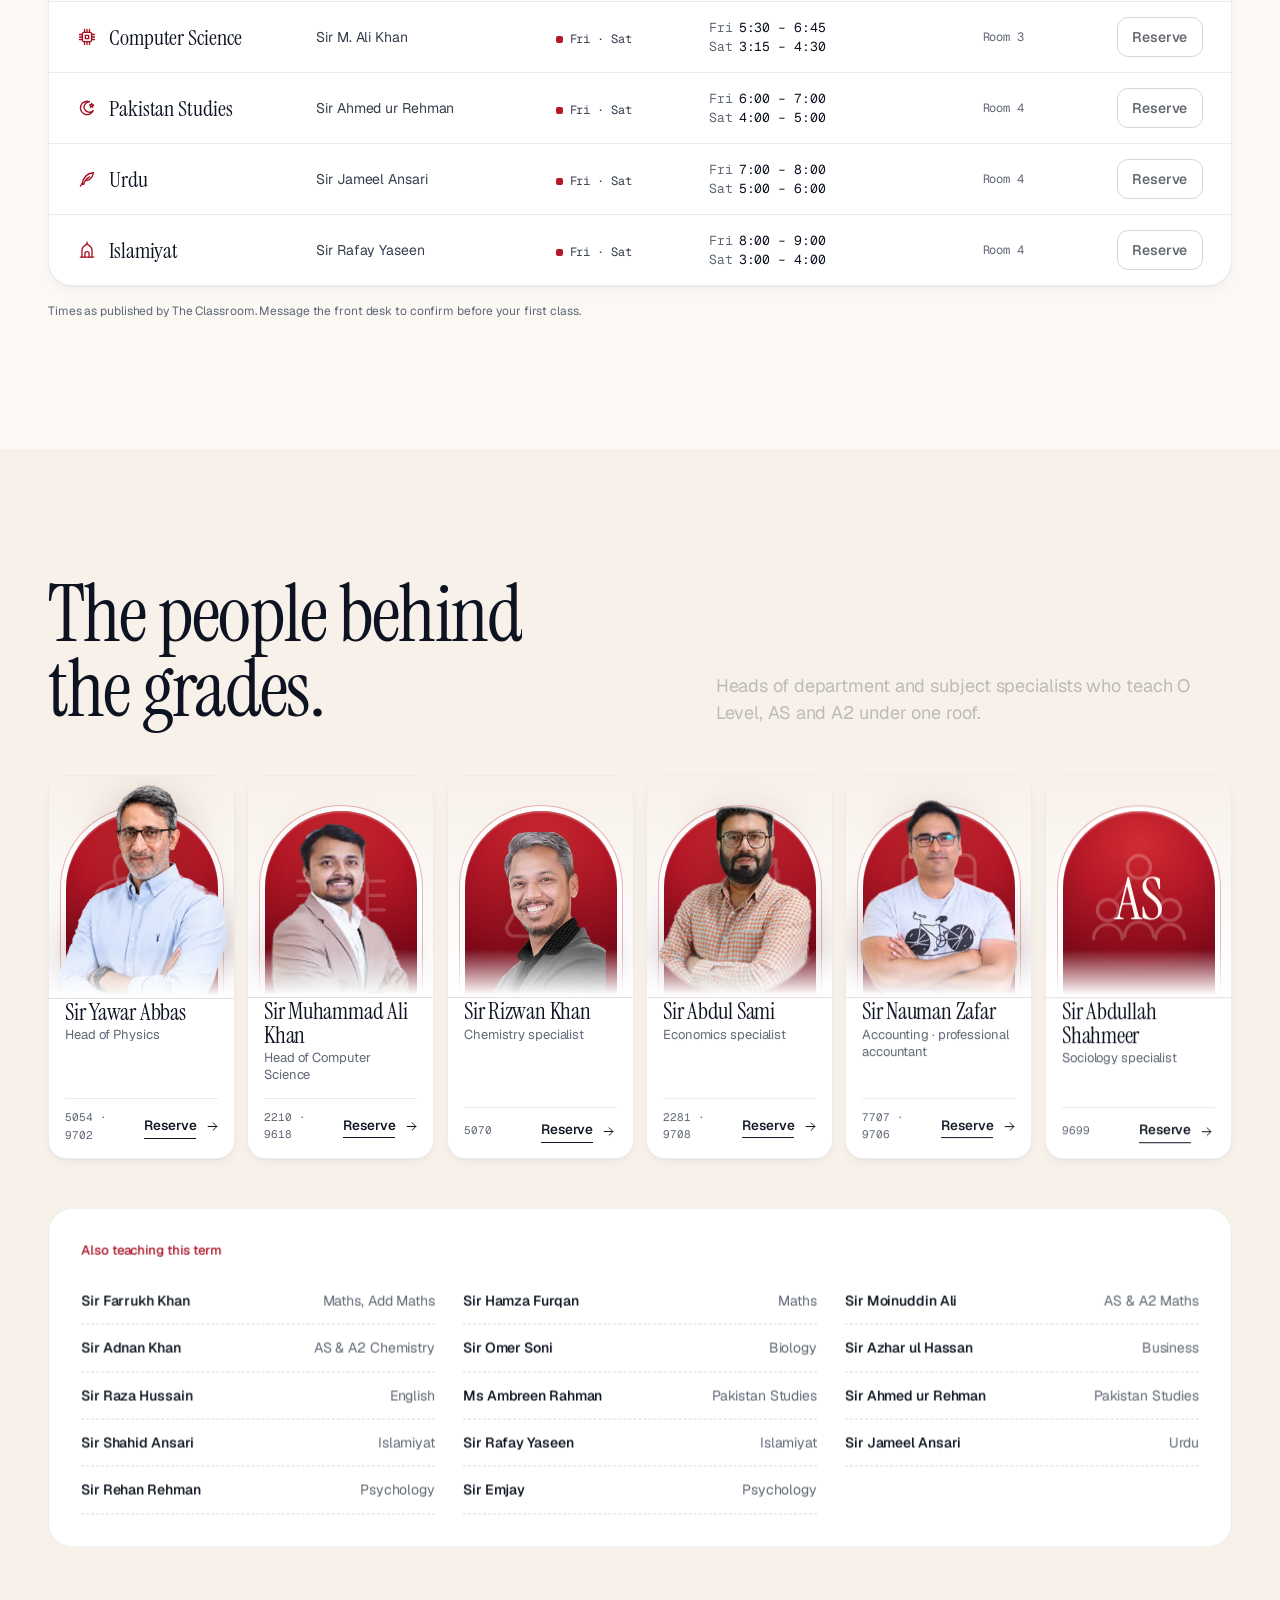
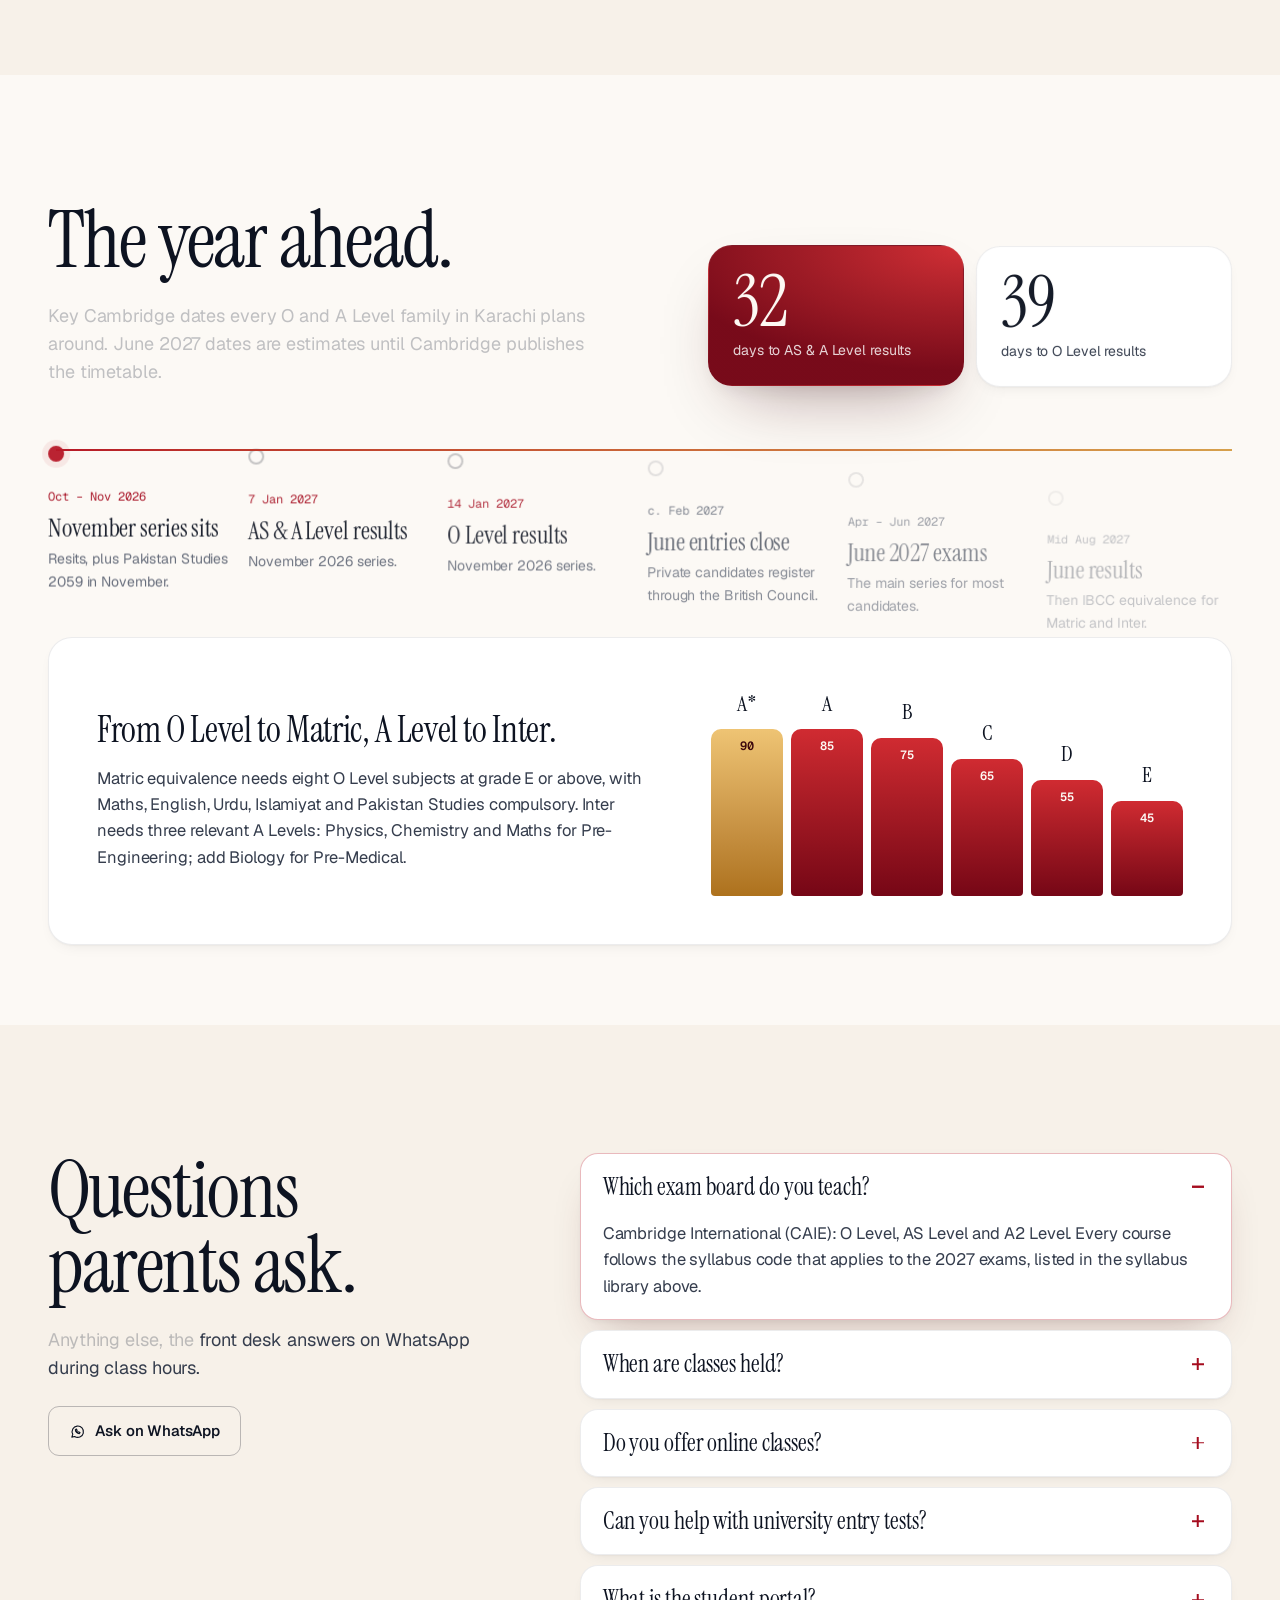
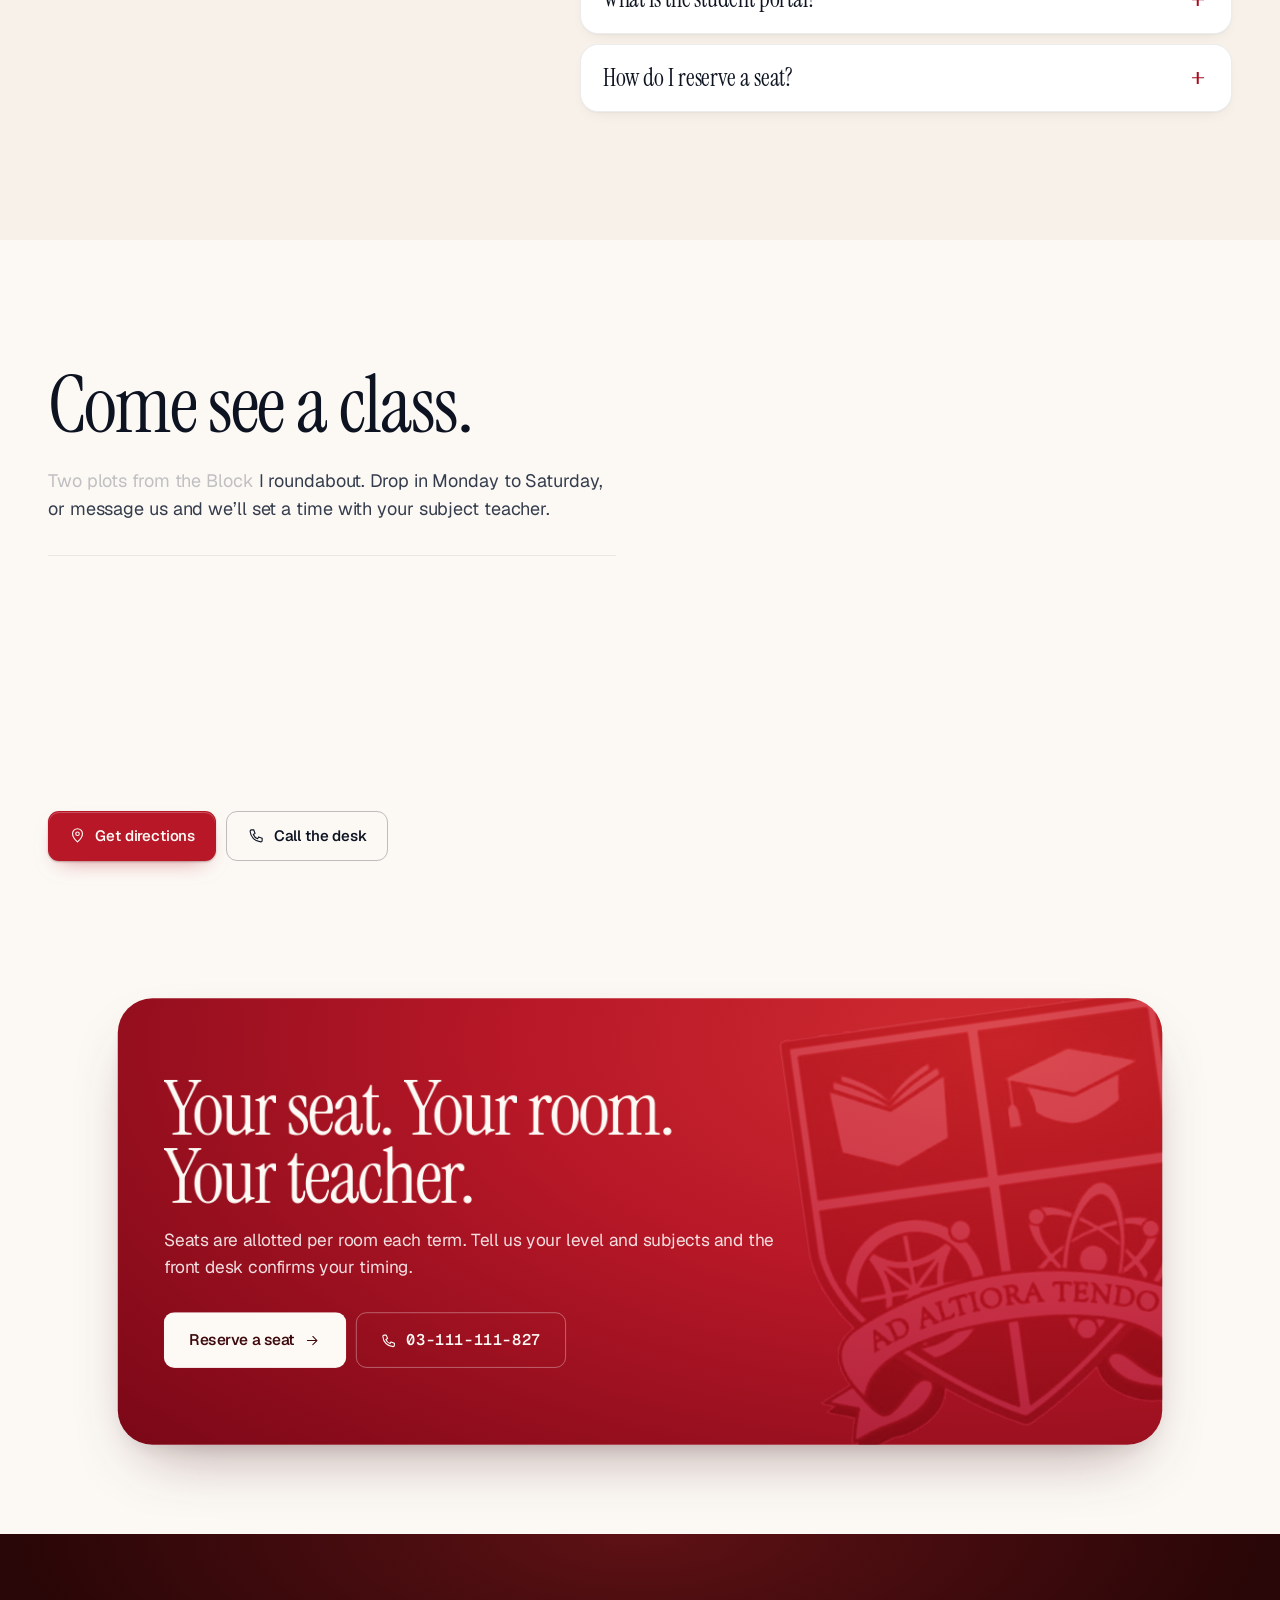
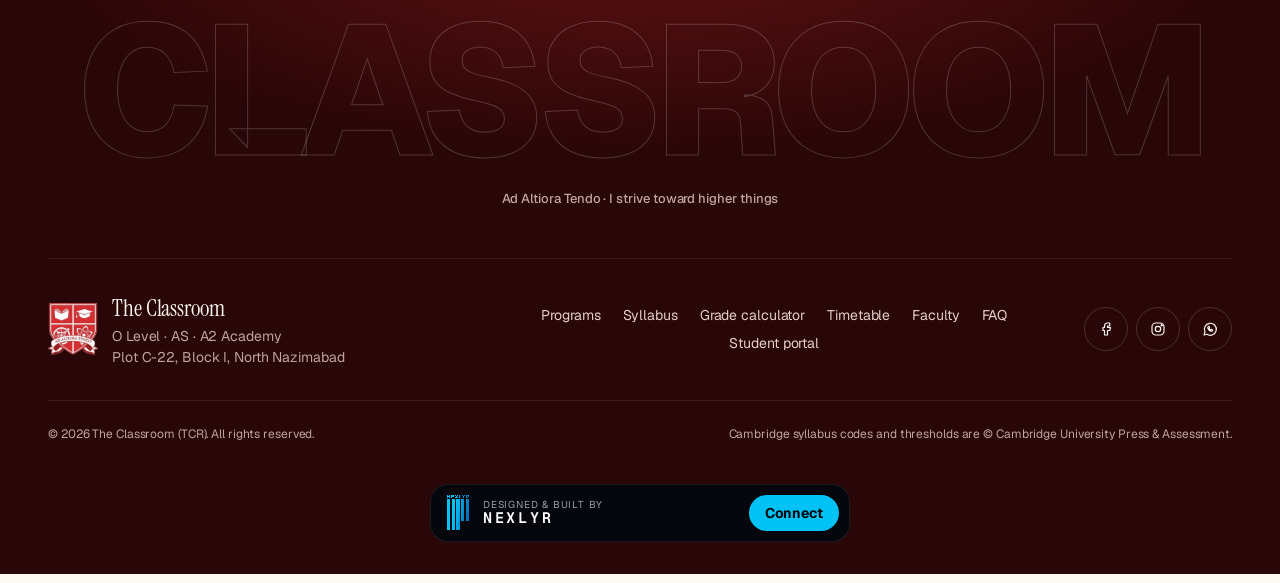
==== commit 3fb2069a: "Link preview image for WhatsApp, Facebook, Instagram and X - assets/img/og.jpg (1200x630, 64 KB): cr" ====
--- a/index.html
+++ b/index.html
@@ -8,10 +8,23 @@
 <meta name="theme-color" content="#fdfbf8">
 <link rel="icon" type="image/png" href="assets/img/favicon.png">
 <link rel="apple-touch-icon" href="assets/img/apple-touch-icon.png">
+<link rel="canonical" href="https://tcr.nexlyr.solutions/">
+<meta property="og:site_name" content="The Classroom">
+<meta property="og:type" content="website">
+<meta property="og:url" content="https://tcr.nexlyr.solutions/">
 <meta property="og:title" content="The Classroom · Strive toward higher things">
-<meta property="og:description" content="Cambridge O Level, AS & A2 academy in Block I, North Nazimabad, Karachi.">
-<meta property="og:image" content="https://www.theclassroom.pk/assets/img/crest-full.webp">
-<meta property="og:type" content="website">
+<meta property="og:description" content="Cambridge O Level, AS & A2 academy in Block I, North Nazimabad, Karachi. Timetable, syllabus library, grade calculator and seat reservations.">
+<meta property="og:image" content="https://tcr.nexlyr.solutions/assets/img/og.jpg">
+<meta property="og:image:secure_url" content="https://tcr.nexlyr.solutions/assets/img/og.jpg">
+<meta property="og:image:type" content="image/jpeg">
+<meta property="og:image:width" content="1200">
+<meta property="og:image:height" content="630">
+<meta property="og:image:alt" content="The Classroom crest in a crimson arch, with O Level, AS and A2 academy, Block I, North Nazimabad, Karachi">
+<meta property="og:locale" content="en_PK">
+<meta name="twitter:card" content="summary_large_image">
+<meta name="twitter:title" content="The Classroom · Strive toward higher things">
+<meta name="twitter:description" content="Cambridge O Level, AS & A2 academy in Block I, North Nazimabad, Karachi.">
+<meta name="twitter:image" content="https://tcr.nexlyr.solutions/assets/img/og.jpg">
 <link rel="preload" href="assets/fonts/instrument-serif.woff2" as="font" type="font/woff2" crossorigin>
 <link rel="preload" href="assets/fonts/geist.woff2" as="font" type="font/woff2" crossorigin>
 <link rel="preload" href="assets/img/crest.webp" as="image" fetchpriority="high">
@@ -20,7 +33,7 @@
 <link rel="stylesheet" href="assets/css/style.css?v=42c27cae">
 <script>(function(){var d=document.documentElement,t="light";try{t=localStorage.getItem("tcr-theme")||"light"}catch(e){}d.dataset.theme=t;try{if(!sessionStorage.getItem("tcr-seen")&&!matchMedia("(prefers-reduced-motion: reduce)").matches)d.classList.add("ld-on")}catch(e){}})();</script>
 <script type="application/ld+json">
-{"@context":"https://schema.org","@type":"EducationalOrganization","name":"The Classroom (TCR)","alternateName":"The Classroom North Nazimabad","url":"https://www.theclassroom.pk","logo":"https://www.theclassroom.pk/assets/img/crest-full.webp","email":"info@theclassroom.pk","telephone":"+92 311 1111827","address":{"@type":"PostalAddress","streetAddress":"Plot C-22, Block I, North Nazimabad","addressLocality":"Karachi","postalCode":"74700","addressCountry":"PK"},"geo":{"@type":"GeoCoordinates","latitude":24.9441,"longitude":67.0463},"slogan":"Ad Altiora Tendo"}
+{"@context":"https://schema.org","@type":"EducationalOrganization","name":"The Classroom (TCR)","alternateName":"The Classroom North Nazimabad","url":"https://www.theclassroom.pk","logo":"https://tcr.nexlyr.solutions/assets/img/crest-full.webp","image":"https://tcr.nexlyr.solutions/assets/img/og.jpg","email":"info@theclassroom.pk","telephone":"+92 311 1111827","address":{"@type":"PostalAddress","streetAddress":"Plot C-22, Block I, North Nazimabad","addressLocality":"Karachi","postalCode":"74700","addressCountry":"PK"},"geo":{"@type":"GeoCoordinates","latitude":24.9441,"longitude":67.0463},"slogan":"Ad Altiora Tendo"}
 </script>
 </head>
 <body>
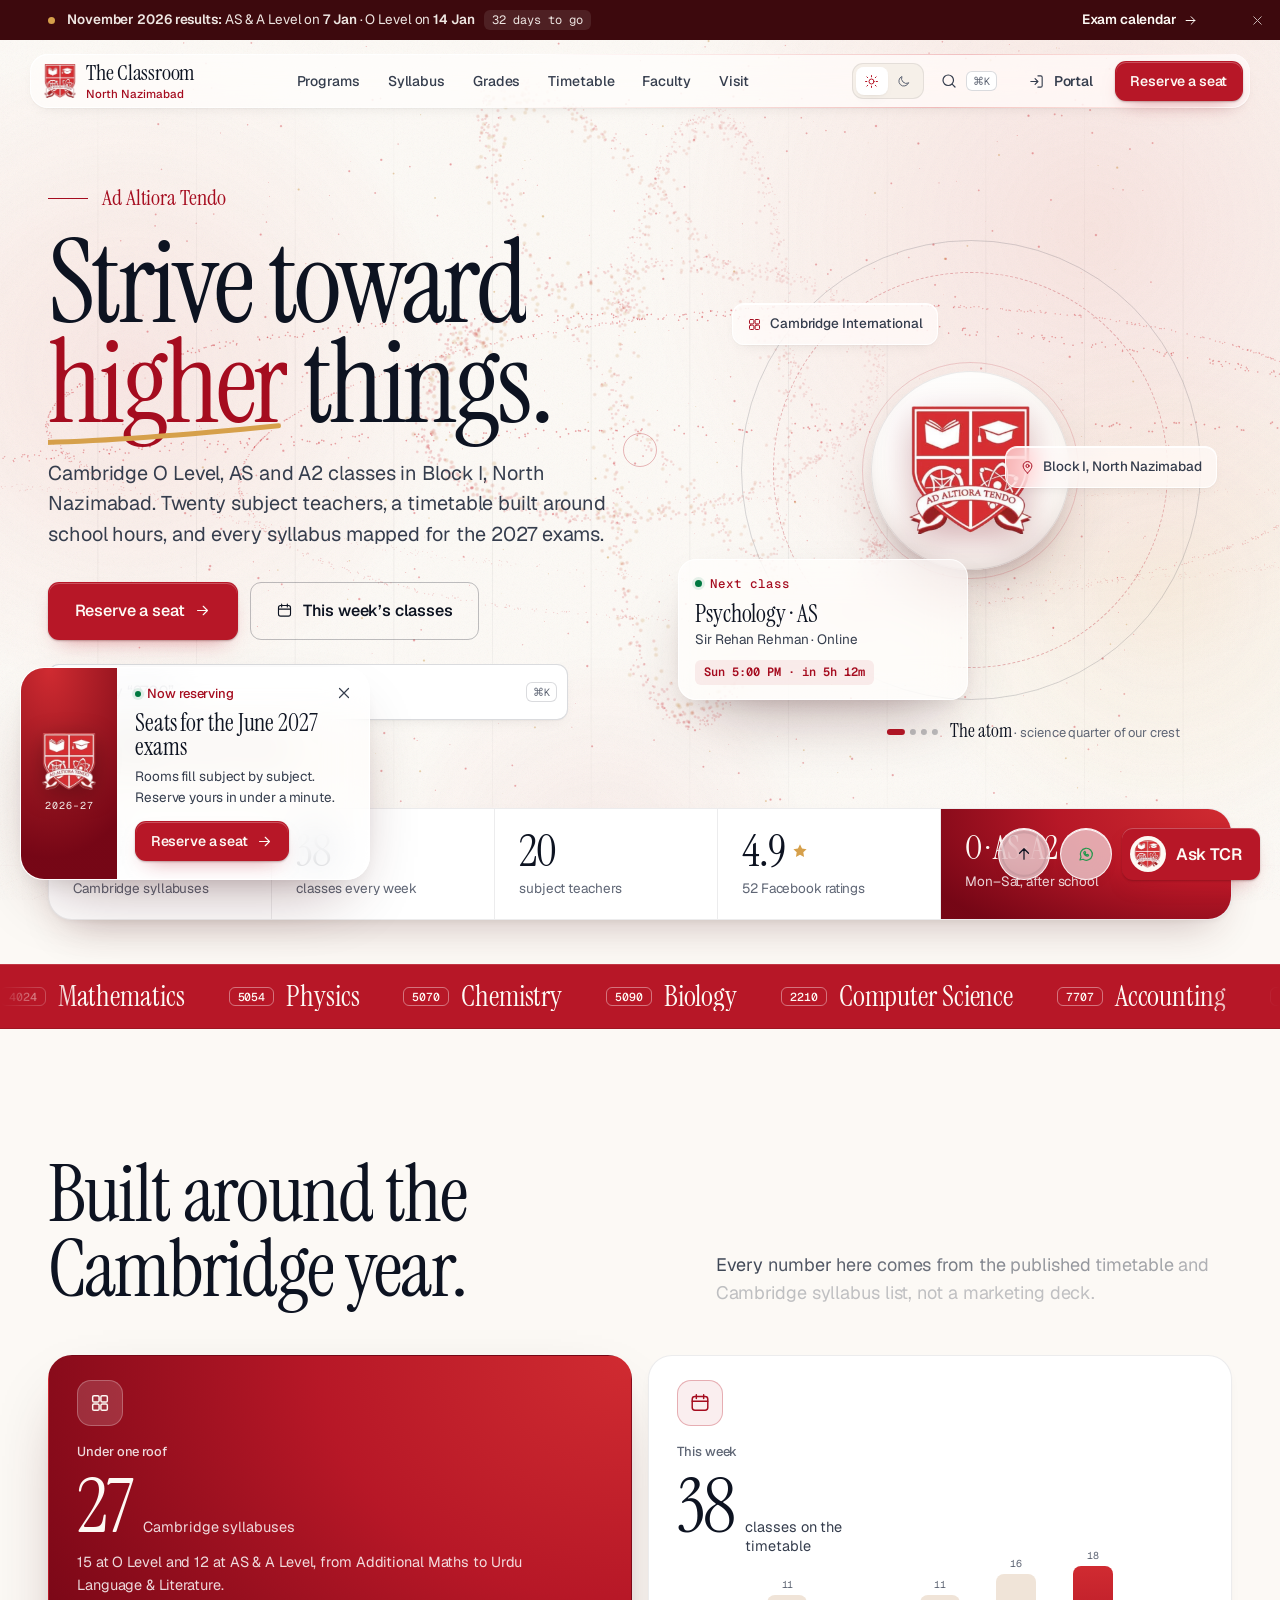
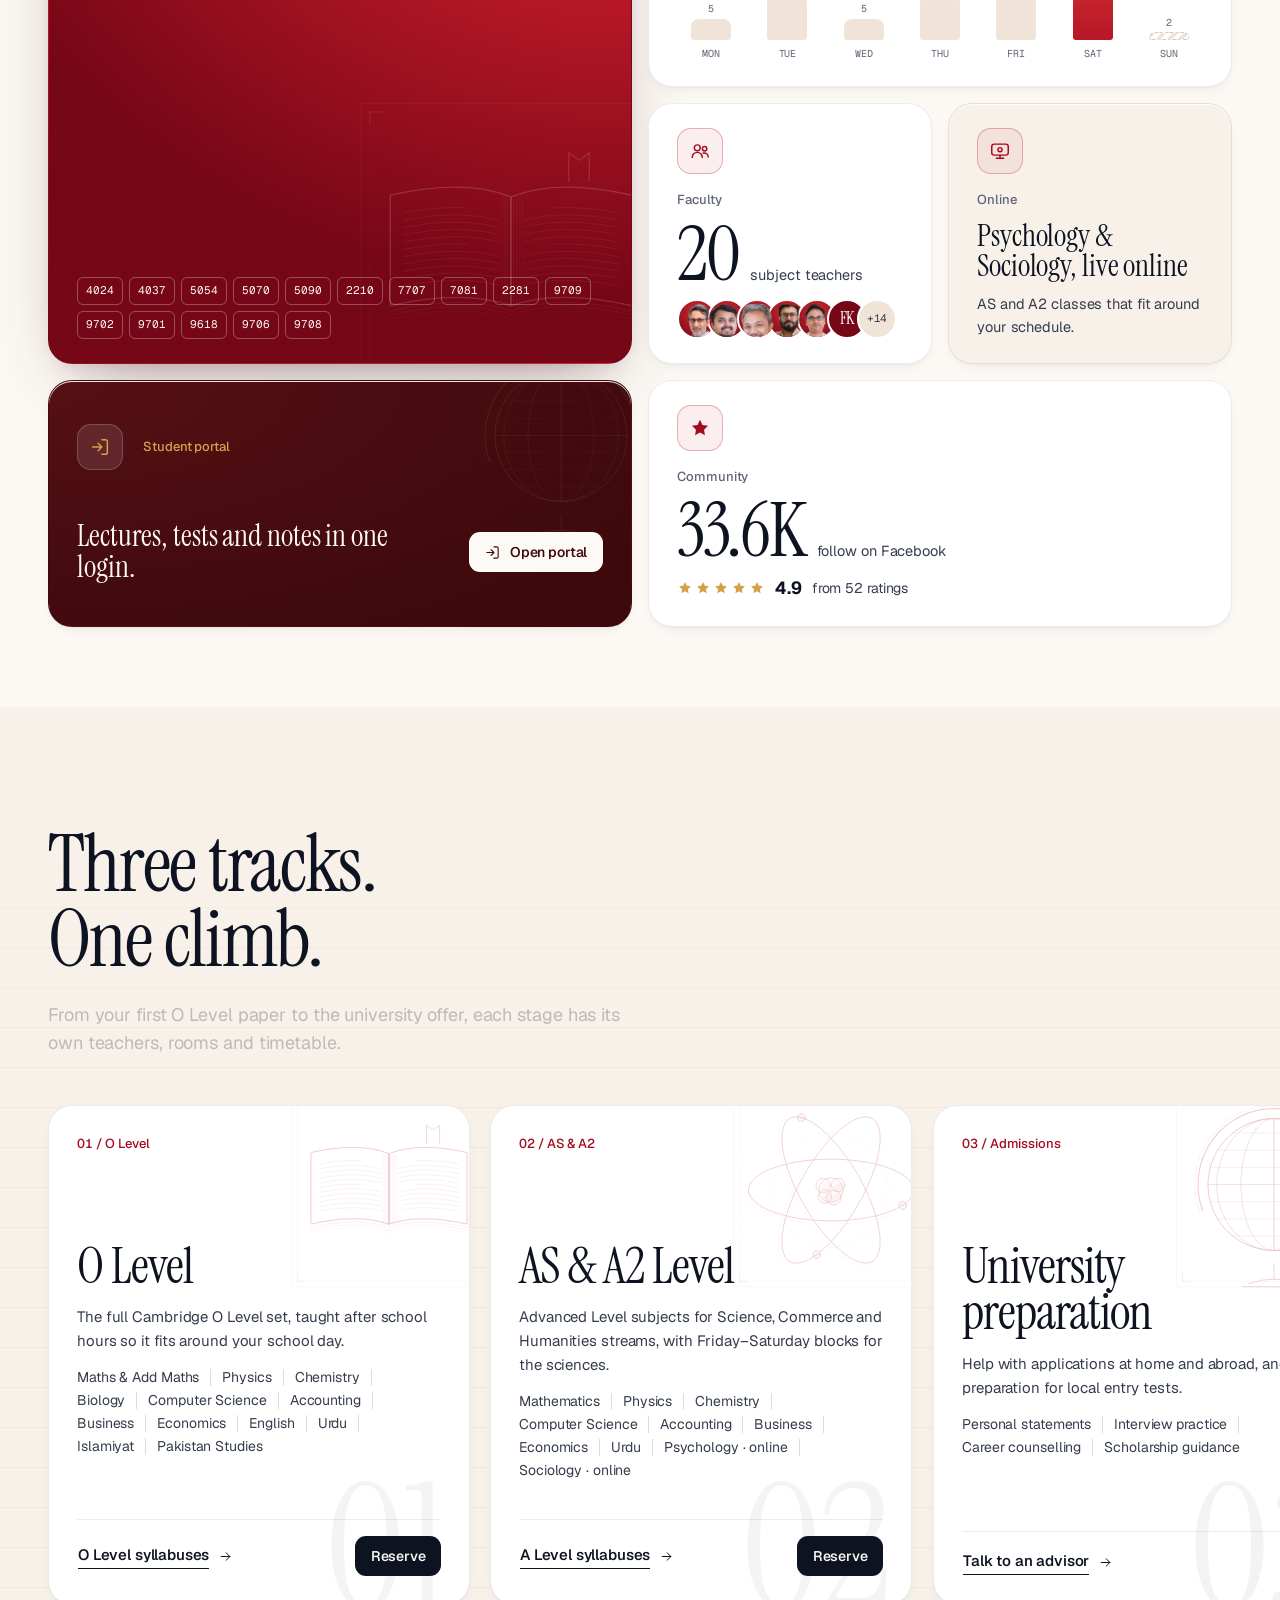
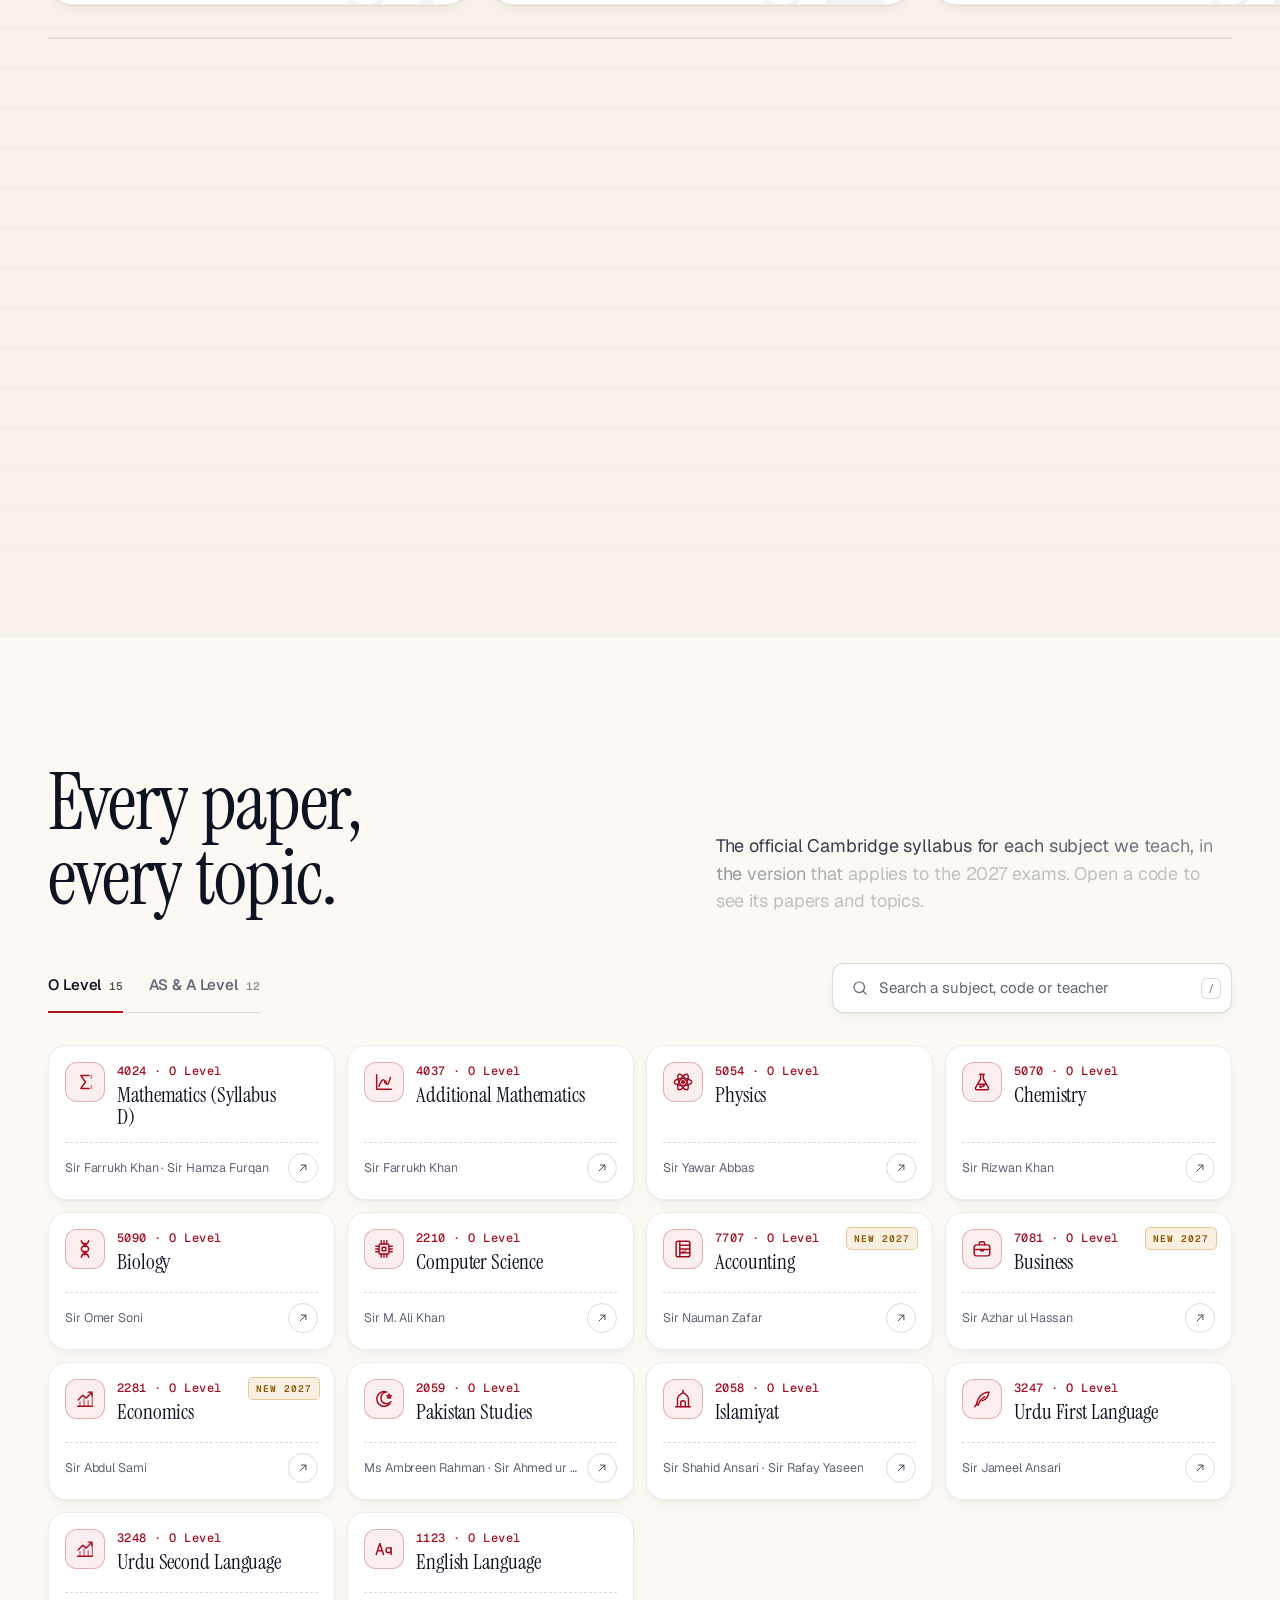
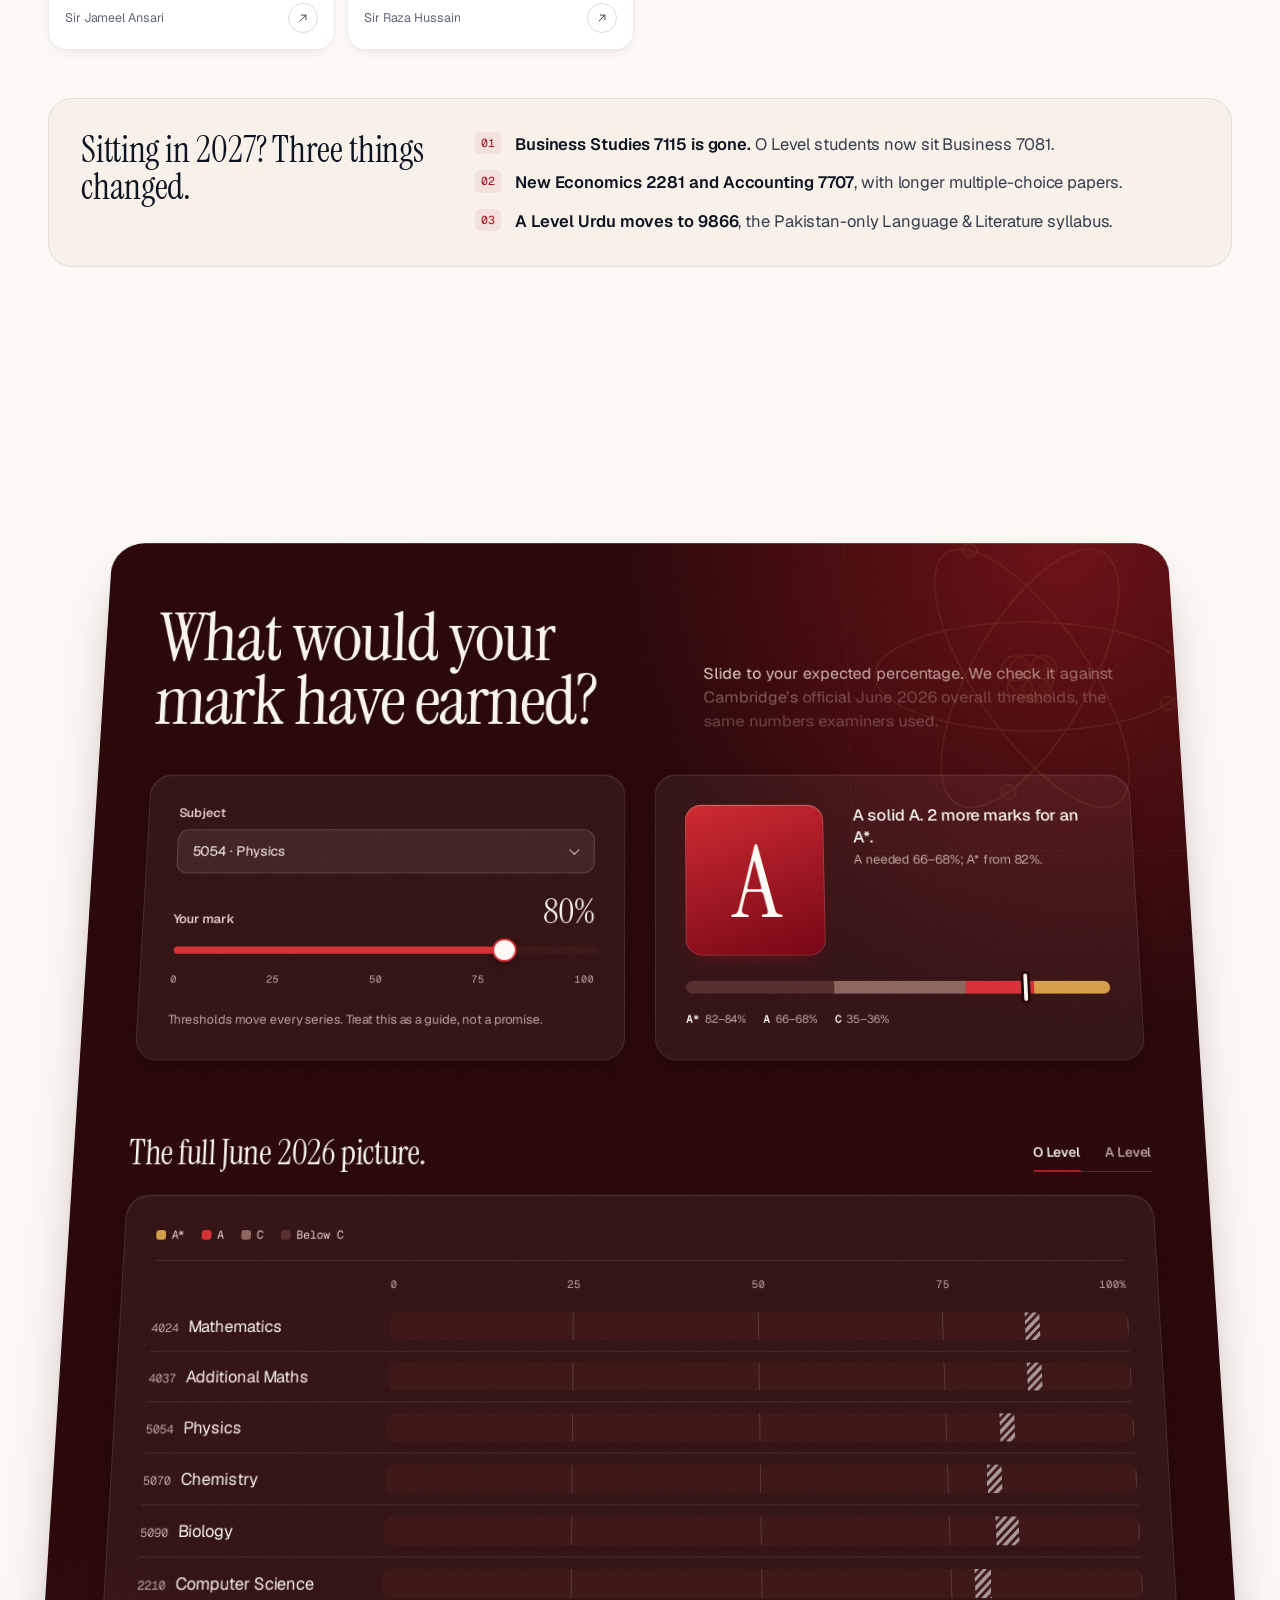
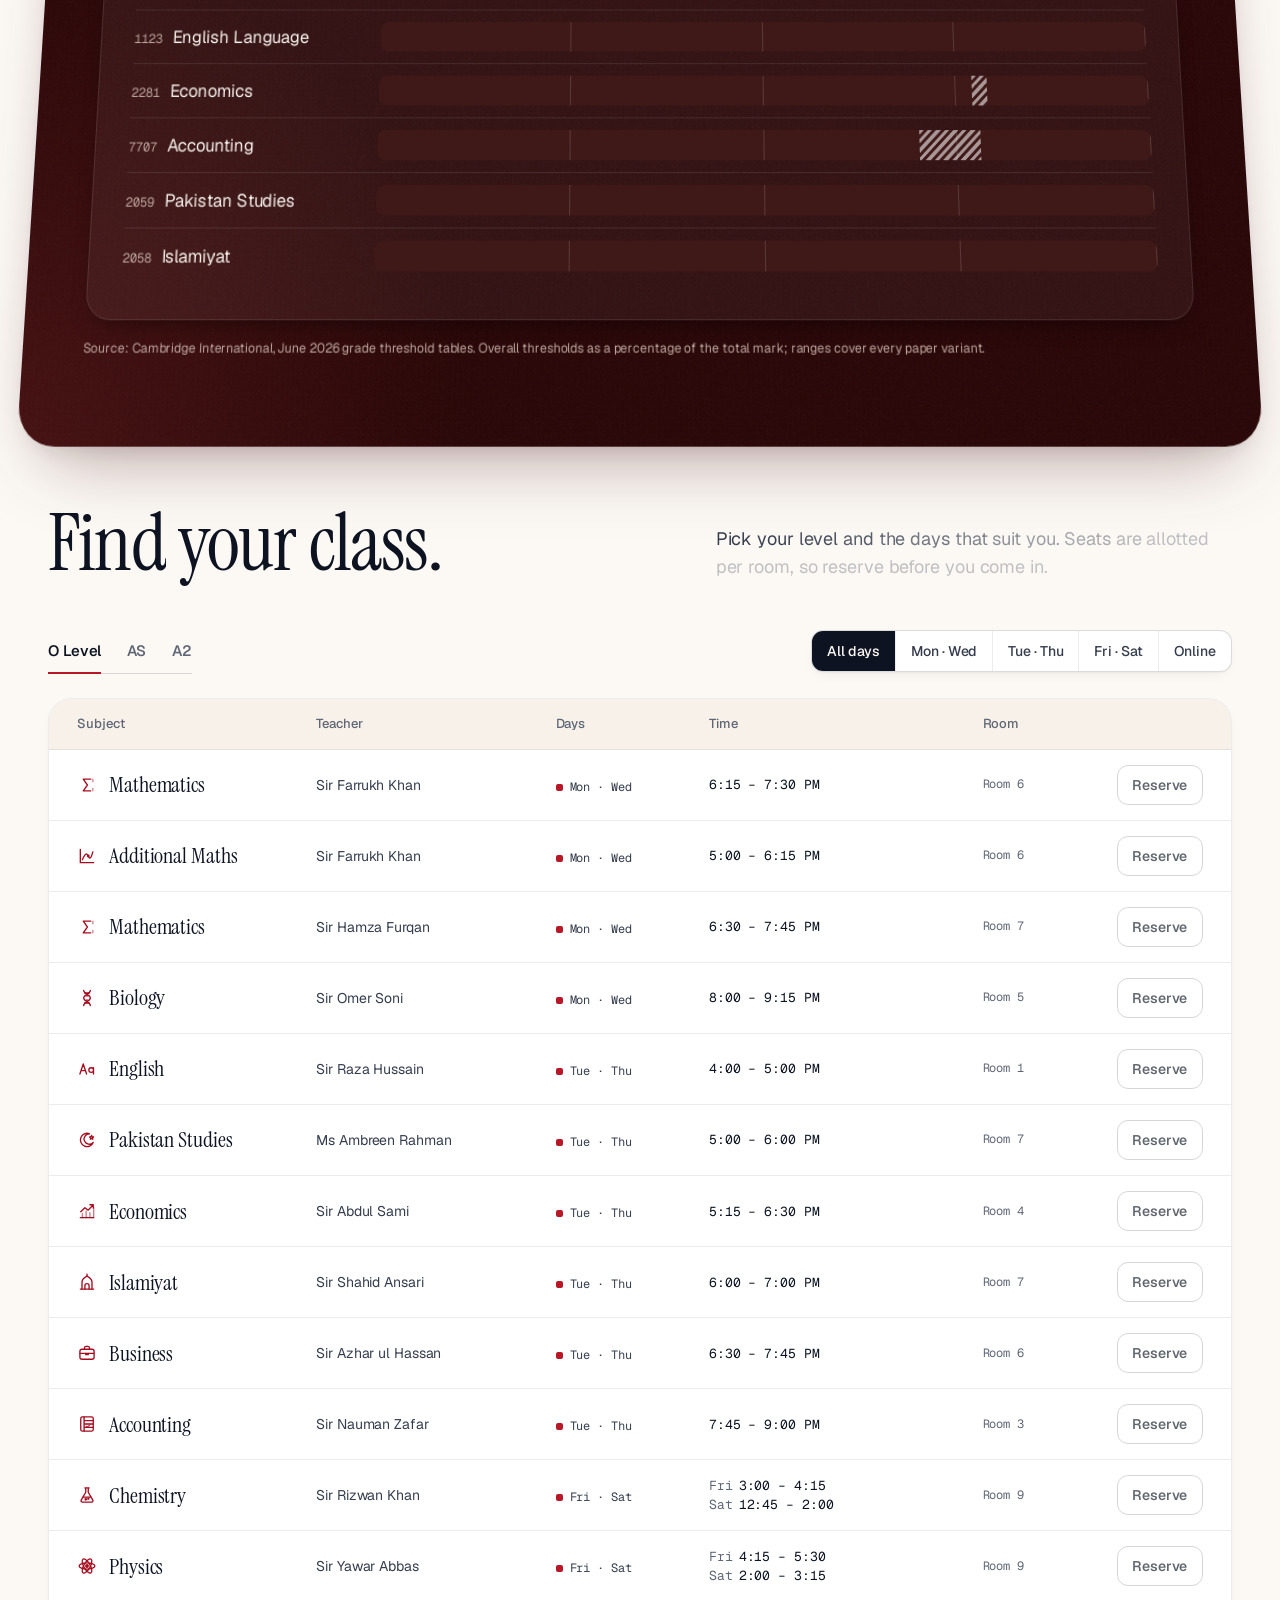
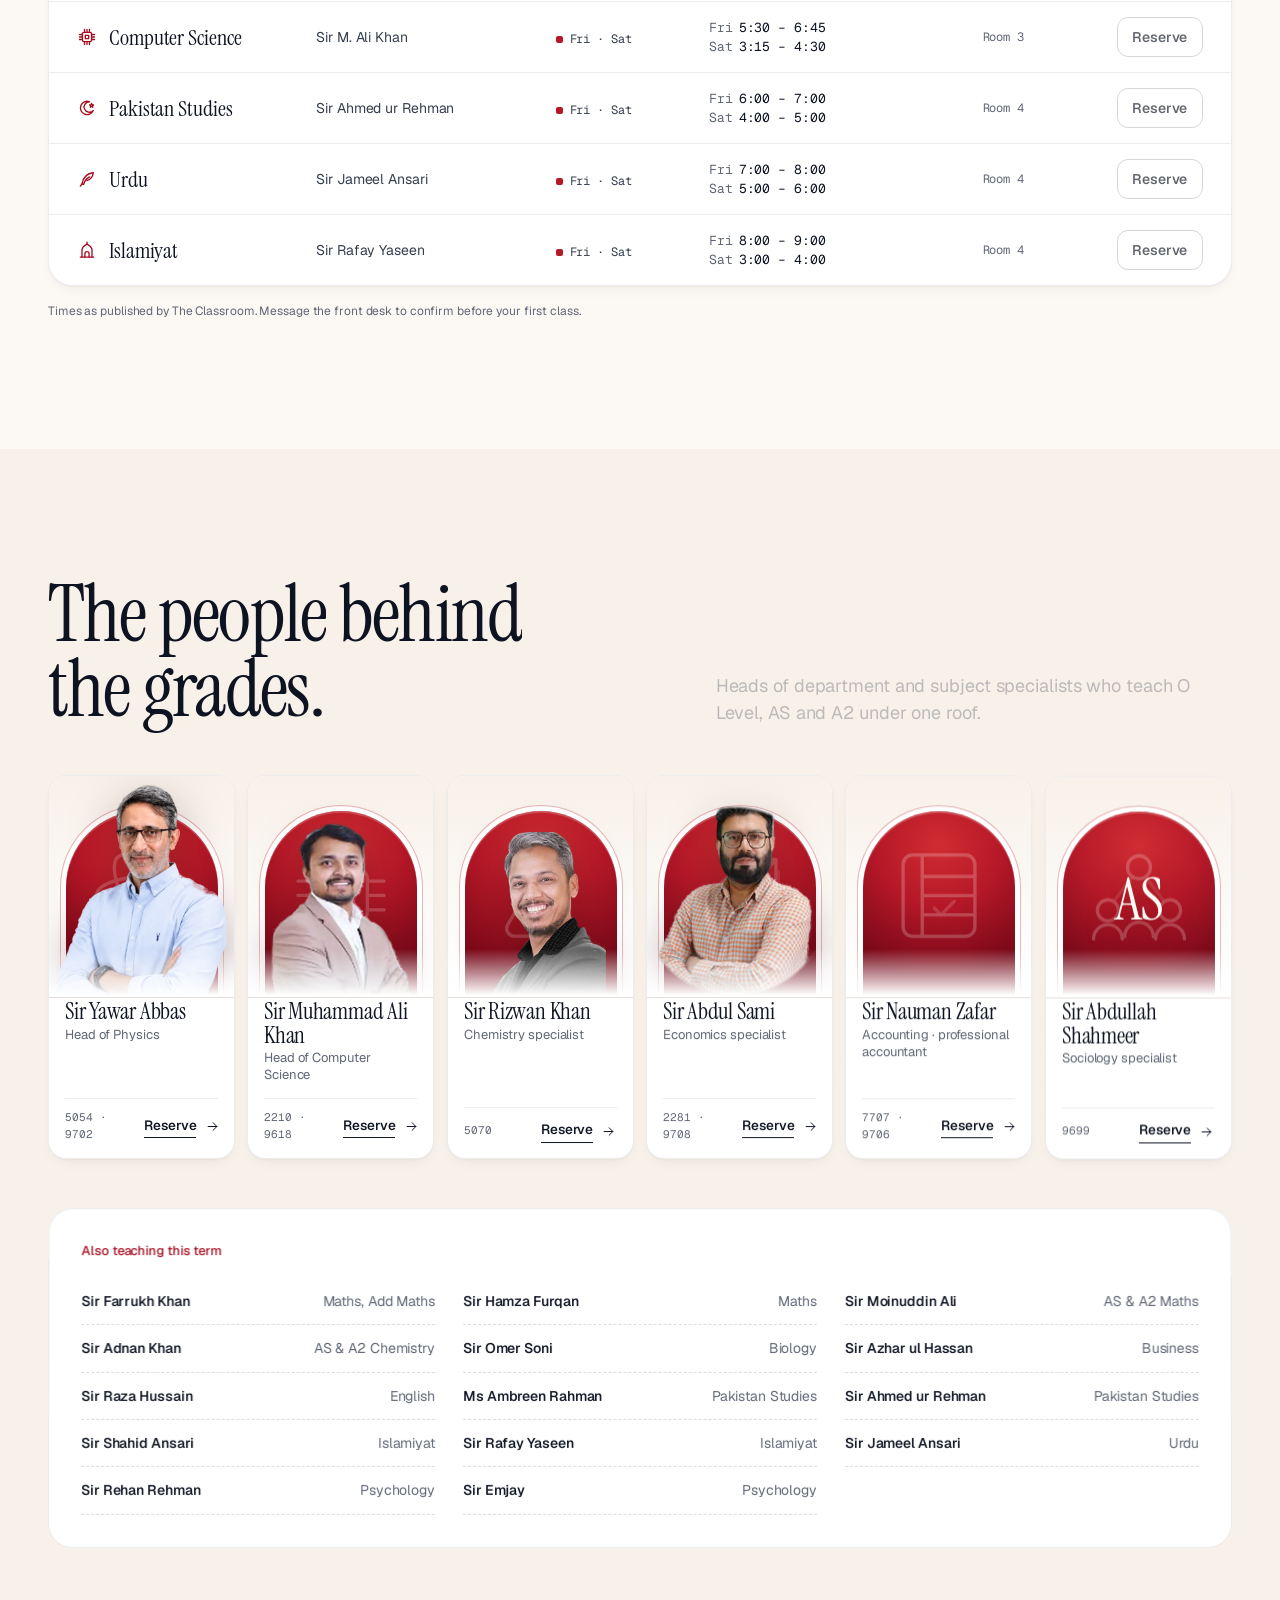
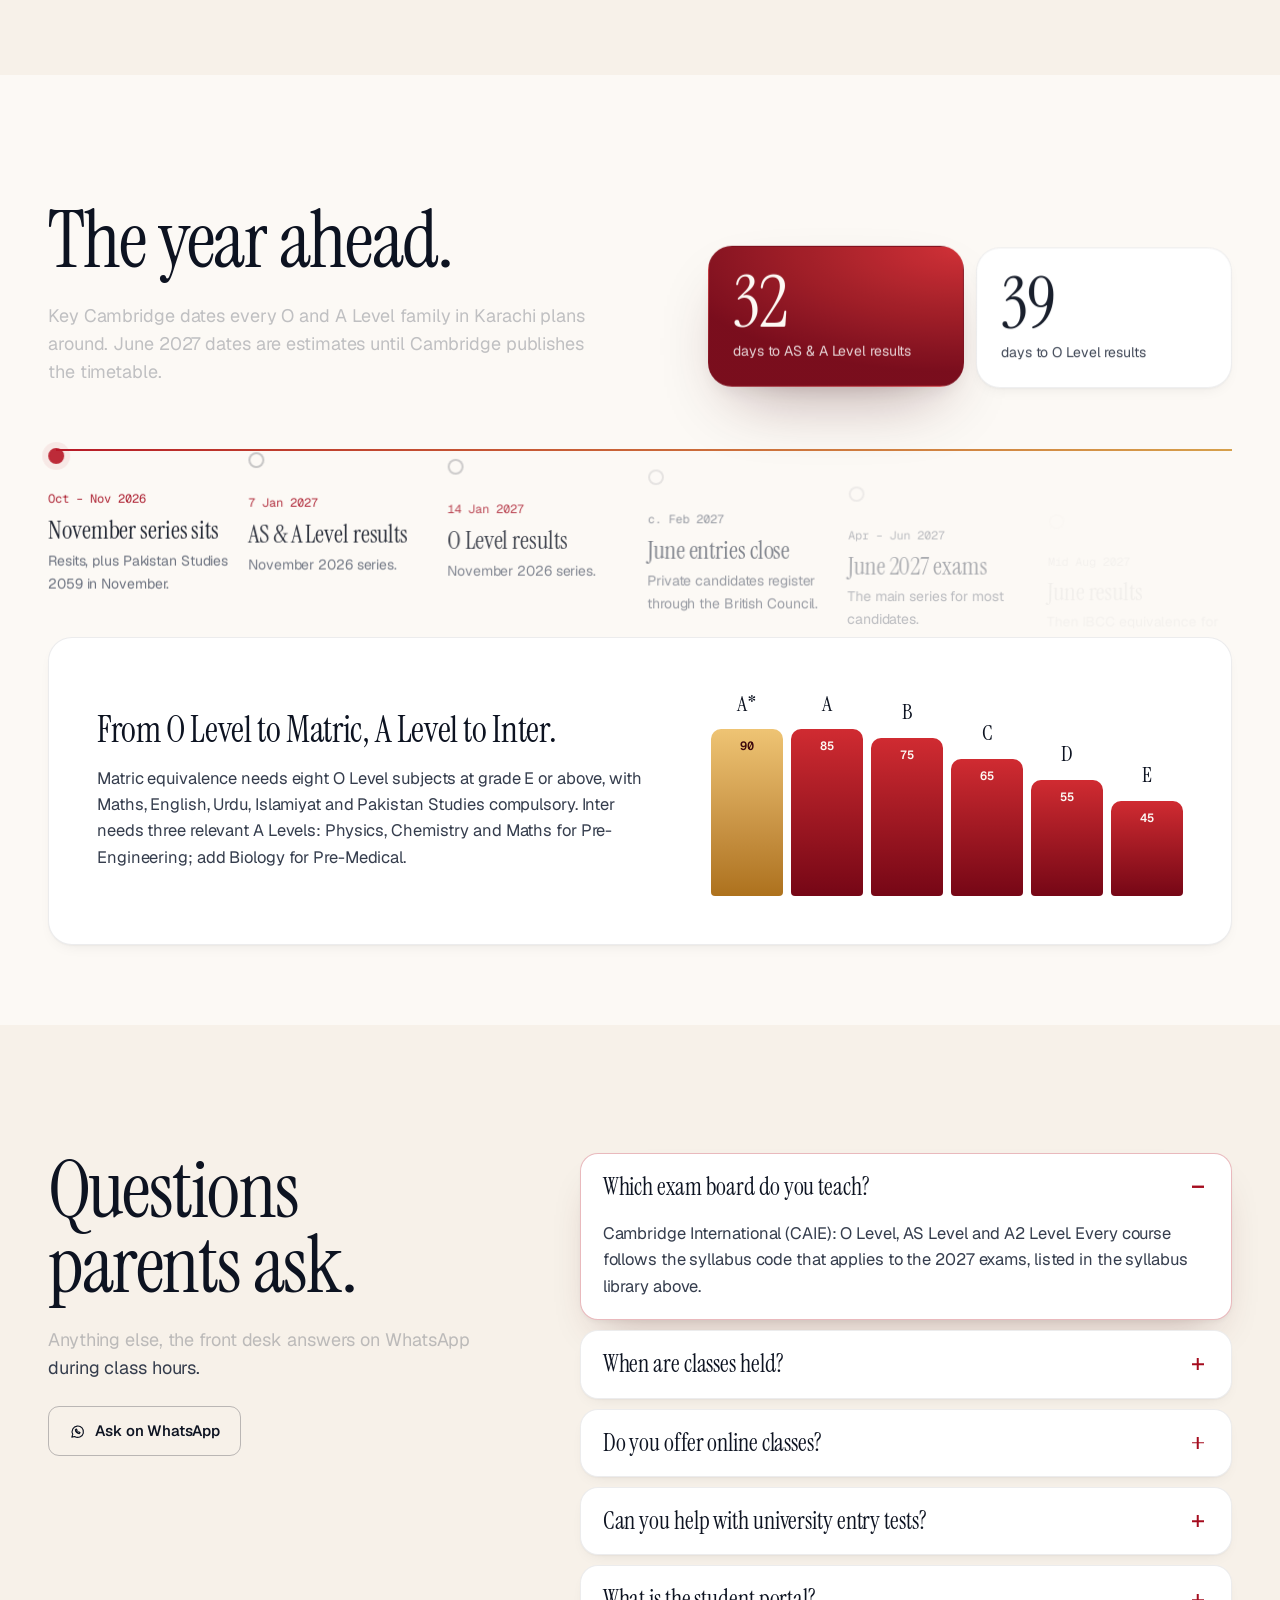
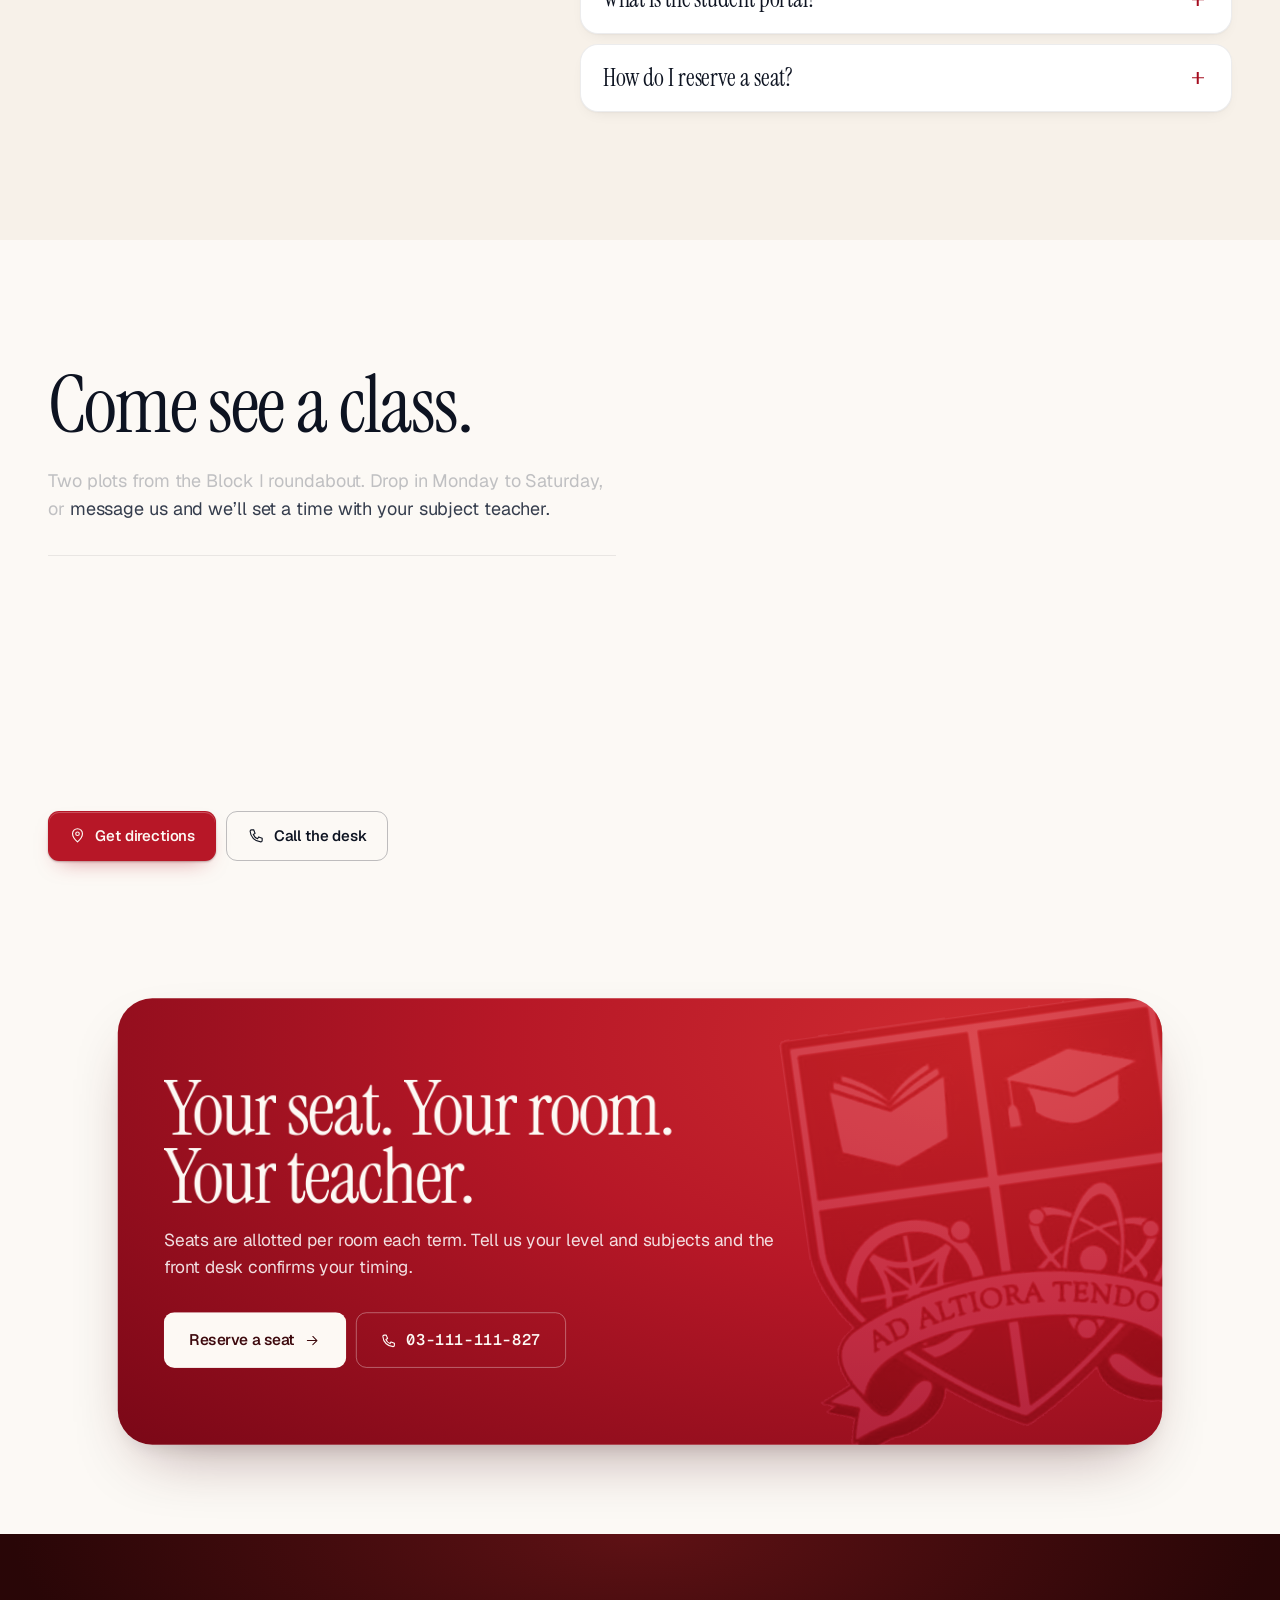
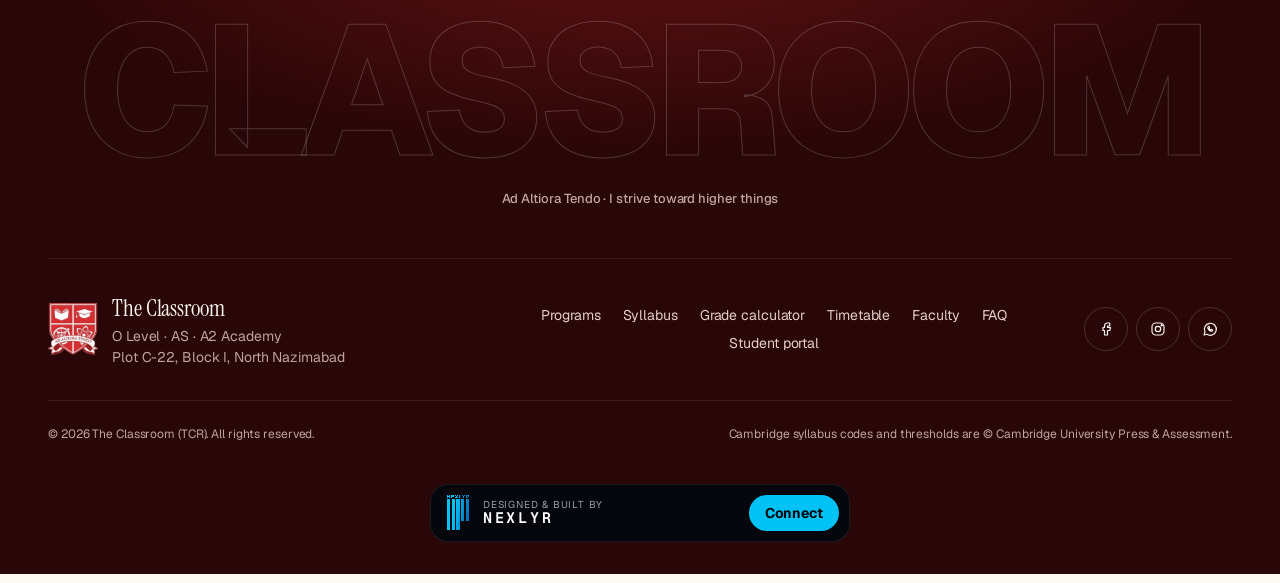
==== commit 4346e3d2: "Share image versioned; site URLs point at the live domain - og:image and twitter:image carry ?v=<has" ====
--- a/index.html
+++ b/index.html
@@ -14,8 +14,8 @@
 <meta property="og:url" content="https://tcr.nexlyr.solutions/">
 <meta property="og:title" content="The Classroom · Strive toward higher things">
 <meta property="og:description" content="Cambridge O Level, AS & A2 academy in Block I, North Nazimabad, Karachi. Timetable, syllabus library, grade calculator and seat reservations.">
-<meta property="og:image" content="https://tcr.nexlyr.solutions/assets/img/og.jpg">
-<meta property="og:image:secure_url" content="https://tcr.nexlyr.solutions/assets/img/og.jpg">
+<meta property="og:image" content="https://tcr.nexlyr.solutions/assets/img/og.jpg?v=1dc75587">
+<meta property="og:image:secure_url" content="https://tcr.nexlyr.solutions/assets/img/og.jpg?v=1dc75587">
 <meta property="og:image:type" content="image/jpeg">
 <meta property="og:image:width" content="1200">
 <meta property="og:image:height" content="630">
@@ -24,7 +24,7 @@
 <meta name="twitter:card" content="summary_large_image">
 <meta name="twitter:title" content="The Classroom · Strive toward higher things">
 <meta name="twitter:description" content="Cambridge O Level, AS & A2 academy in Block I, North Nazimabad, Karachi.">
-<meta name="twitter:image" content="https://tcr.nexlyr.solutions/assets/img/og.jpg">
+<meta name="twitter:image" content="https://tcr.nexlyr.solutions/assets/img/og.jpg?v=1dc75587">
 <link rel="preload" href="assets/fonts/instrument-serif.woff2" as="font" type="font/woff2" crossorigin>
 <link rel="preload" href="assets/fonts/geist.woff2" as="font" type="font/woff2" crossorigin>
 <link rel="preload" href="assets/img/crest.webp" as="image" fetchpriority="high">
@@ -33,7 +33,7 @@
 <link rel="stylesheet" href="assets/css/style.css?v=42c27cae">
 <script>(function(){var d=document.documentElement,t="light";try{t=localStorage.getItem("tcr-theme")||"light"}catch(e){}d.dataset.theme=t;try{if(!sessionStorage.getItem("tcr-seen")&&!matchMedia("(prefers-reduced-motion: reduce)").matches)d.classList.add("ld-on")}catch(e){}})();</script>
 <script type="application/ld+json">
-{"@context":"https://schema.org","@type":"EducationalOrganization","name":"The Classroom (TCR)","alternateName":"The Classroom North Nazimabad","url":"https://www.theclassroom.pk","logo":"https://tcr.nexlyr.solutions/assets/img/crest-full.webp","image":"https://tcr.nexlyr.solutions/assets/img/og.jpg","email":"info@theclassroom.pk","telephone":"+92 311 1111827","address":{"@type":"PostalAddress","streetAddress":"Plot C-22, Block I, North Nazimabad","addressLocality":"Karachi","postalCode":"74700","addressCountry":"PK"},"geo":{"@type":"GeoCoordinates","latitude":24.9441,"longitude":67.0463},"slogan":"Ad Altiora Tendo"}
+{"@context":"https://schema.org","@type":"EducationalOrganization","name":"The Classroom (TCR)","alternateName":"The Classroom North Nazimabad","url":"https://tcr.nexlyr.solutions/","logo":"https://tcr.nexlyr.solutions/assets/img/crest-full.webp","image":"https://tcr.nexlyr.solutions/assets/img/og.jpg?v=1dc75587","email":"info@theclassroom.pk","telephone":"+92 311 1111827","address":{"@type":"PostalAddress","streetAddress":"Plot C-22, Block I, North Nazimabad","addressLocality":"Karachi","postalCode":"74700","addressCountry":"PK"},"geo":{"@type":"GeoCoordinates","latitude":24.9441,"longitude":67.0463},"slogan":"Ad Altiora Tendo"}
 </script>
 </head>
 <body>
